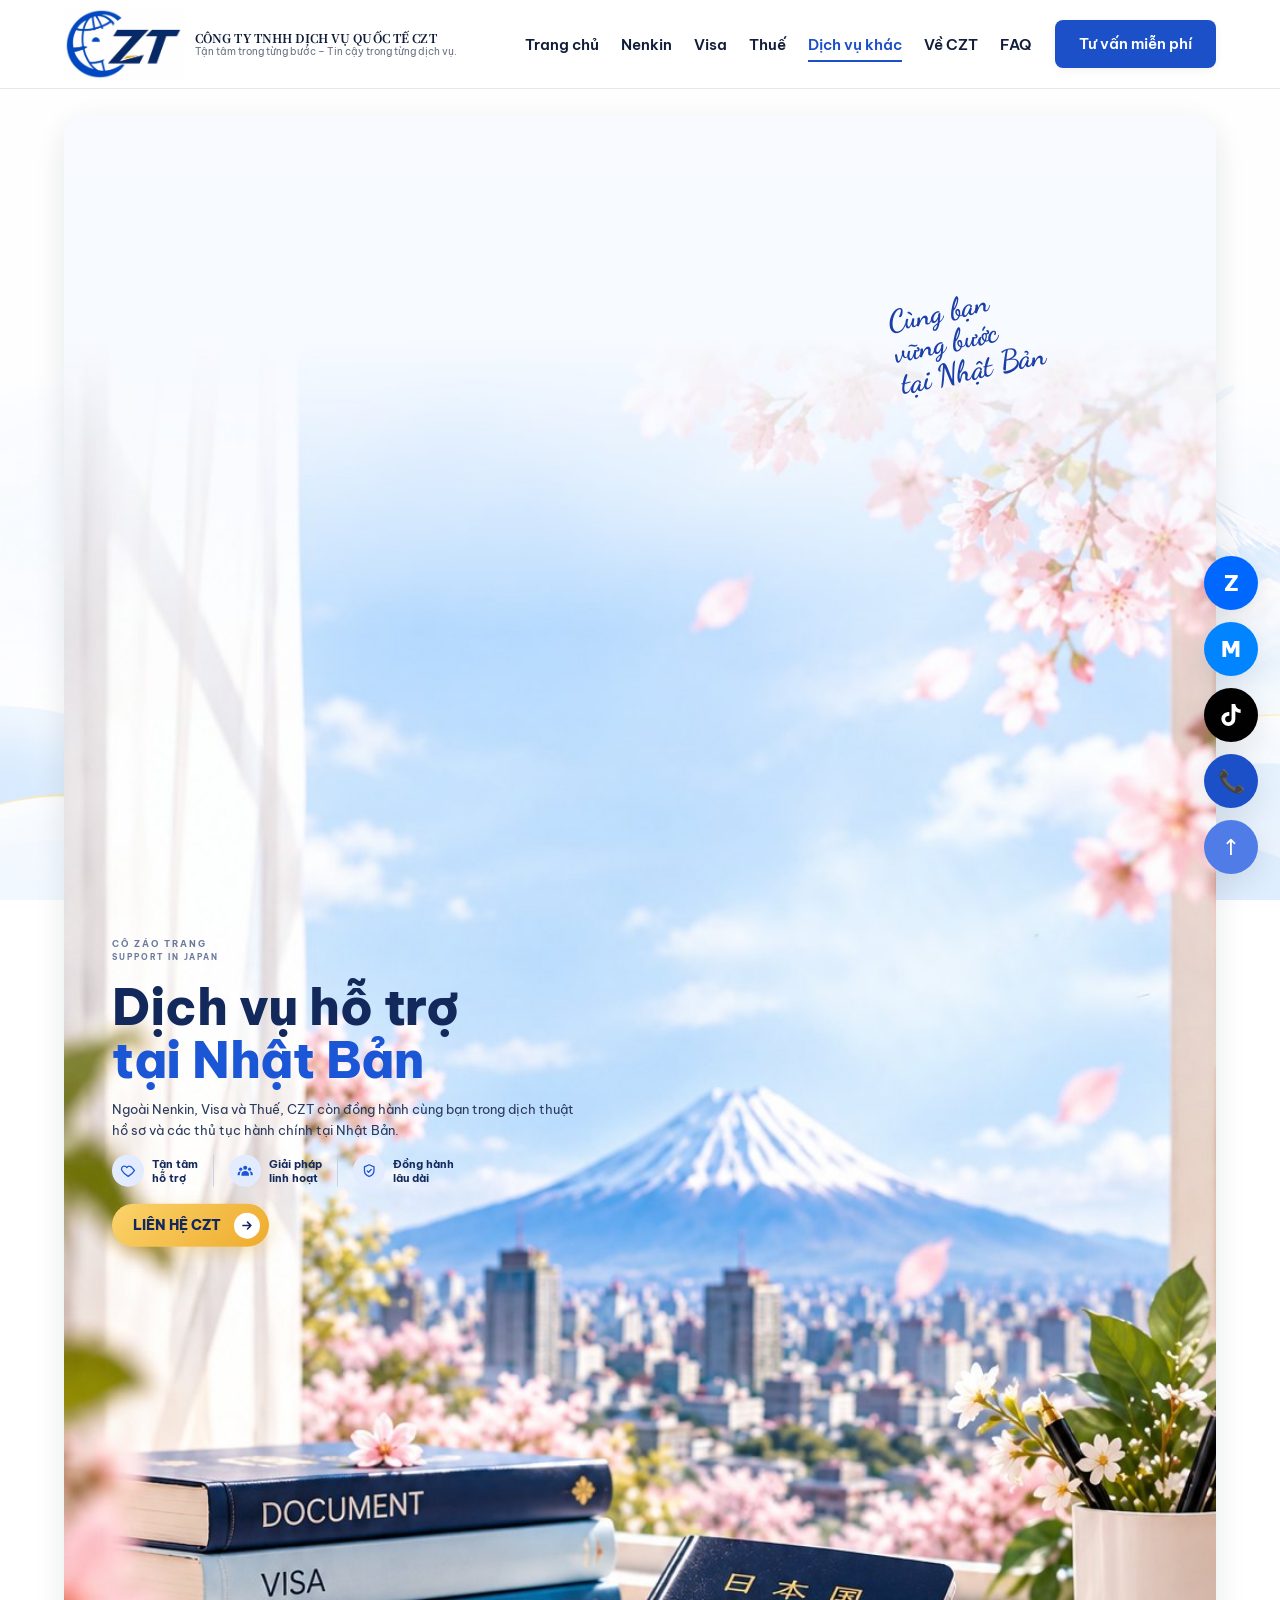
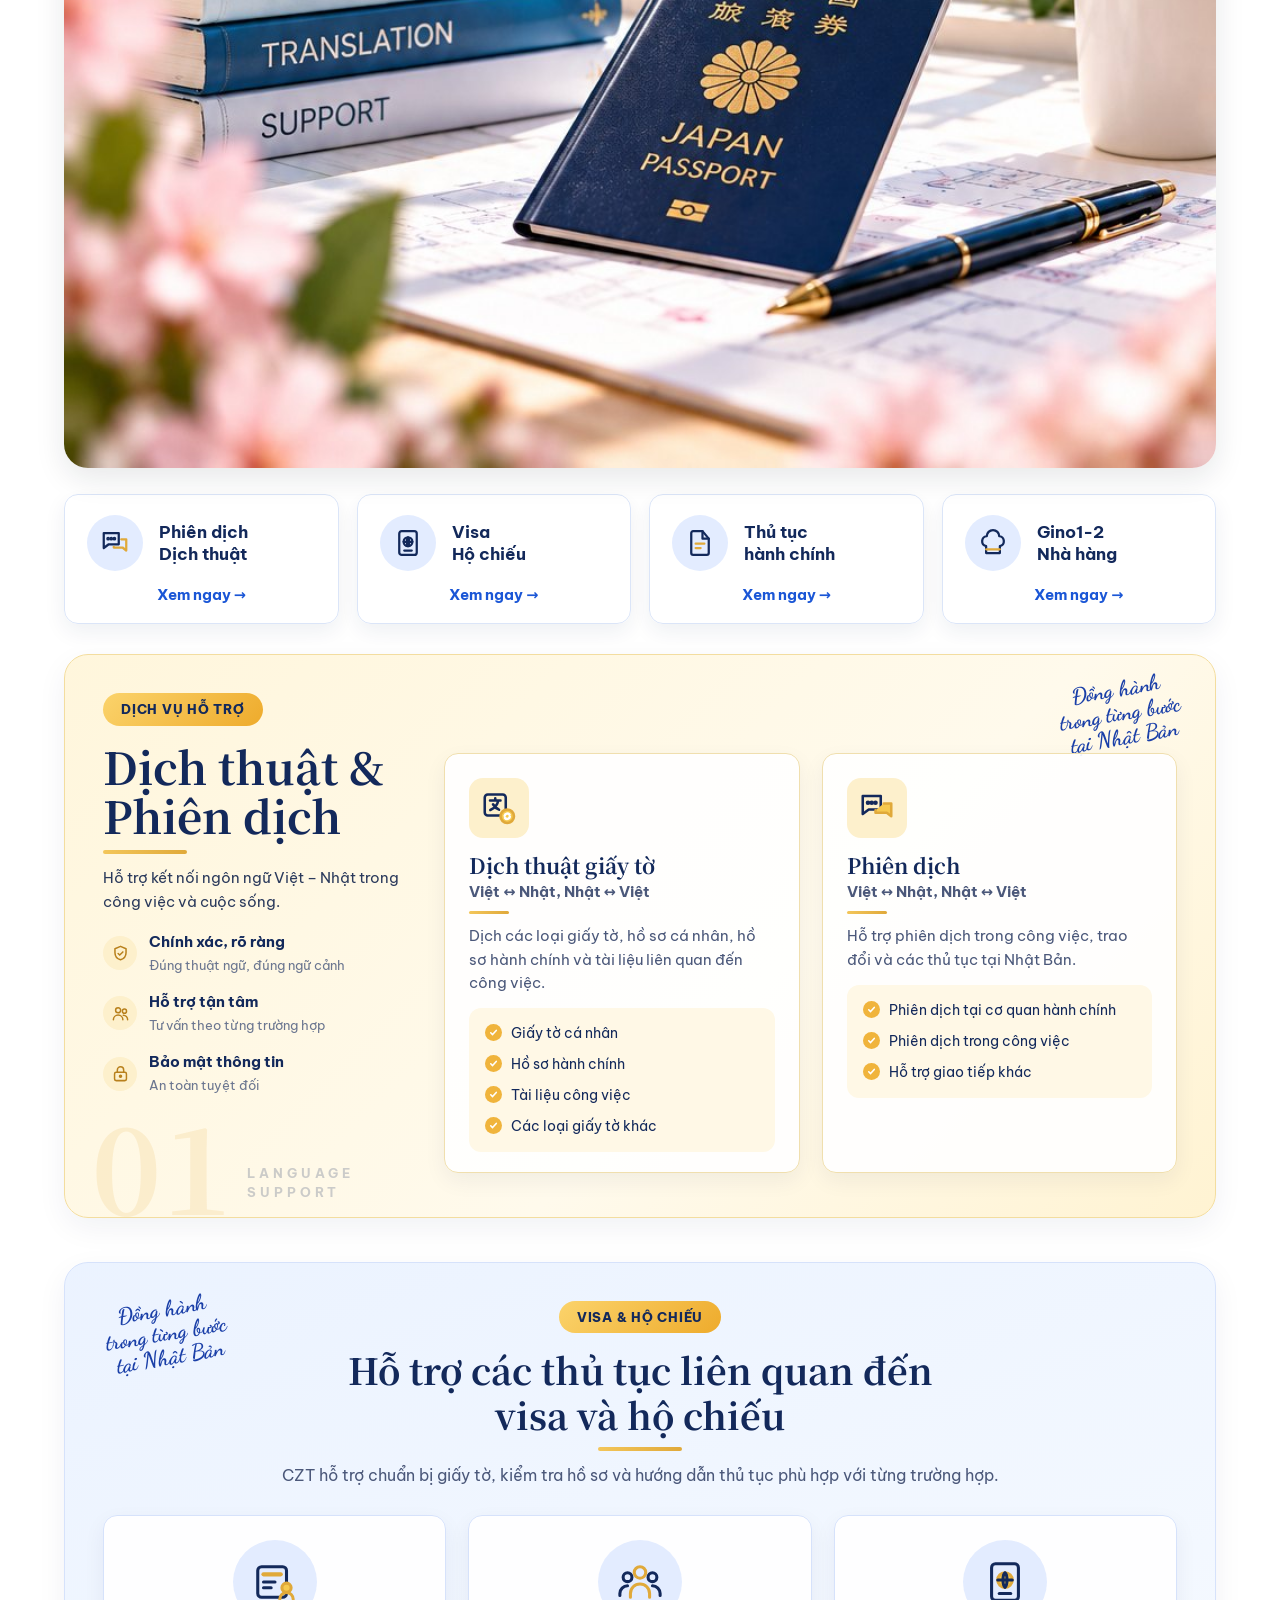
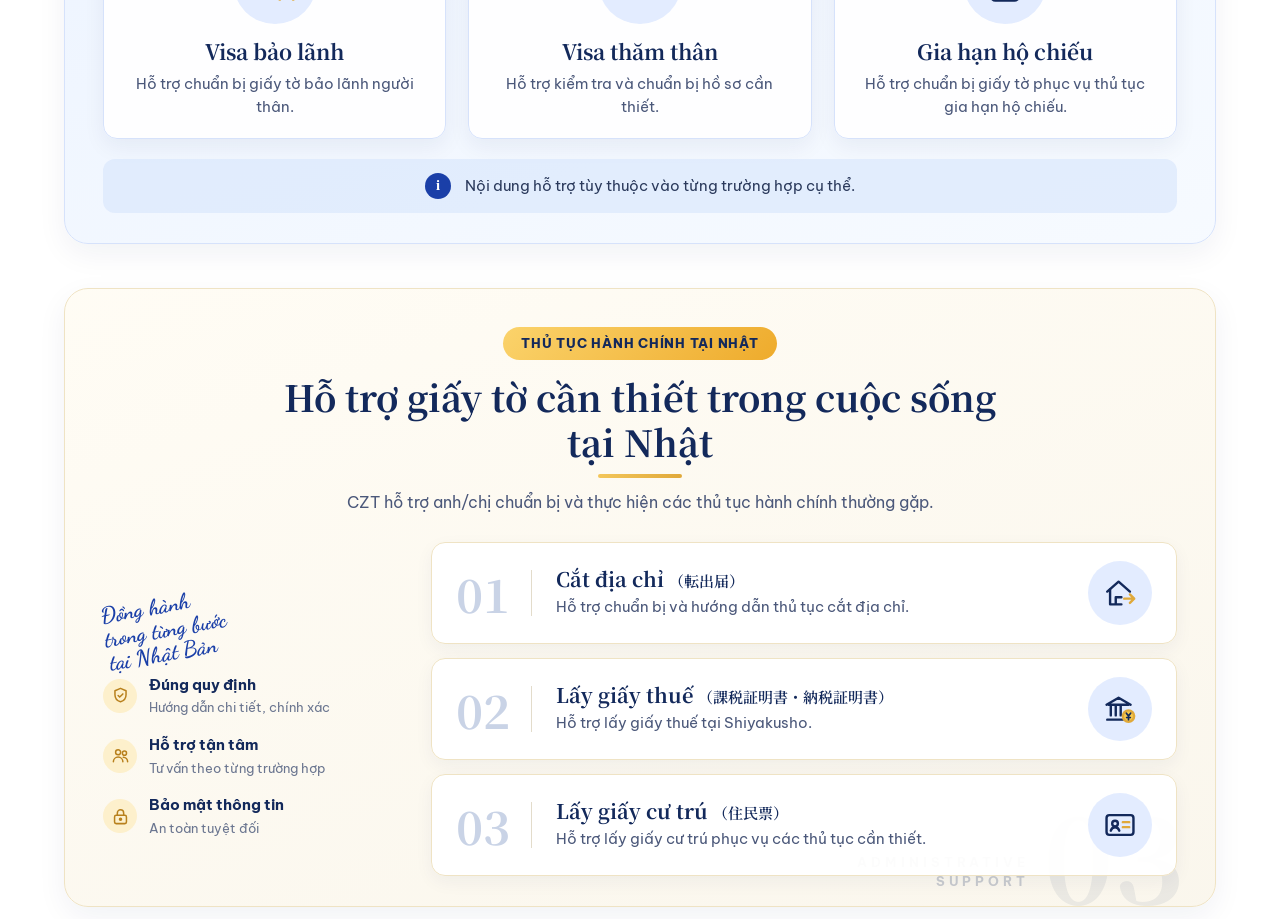
==== dich-vu-khac.html @ dbea9c39 "Làm lại trang Dịch vụ khác theo mockup: banner ảnh, 4 khối dịch vụ, nền mới Co-Authored-By: Claude O" ====
<!DOCTYPE html>
<html lang="vi">
<head>
<meta charset="UTF-8">
<meta name="viewport" content="width=device-width, initial-scale=1.0">
<title>Dịch thuật &amp; Dịch vụ hành chính Nhật Bản | CZT</title>
<meta name="description" content="CZT hỗ trợ dịch thuật Nhật - Việt - Anh, gia hạn visa, đổi tư cách lưu trú, bảo lãnh, giấy tờ thuế và các thủ tục hành chính tại Nhật Bản.">
<meta name="keywords" content="dịch thuật Nhật Việt, gia hạn visa, đổi tư cách lưu trú, bảo lãnh, giấy tờ hành chính Nhật, CZT">
<meta property="og:title" content="Dịch thuật & Dịch vụ hành chính Nhật Bản | CZT">
<meta property="og:description" content="Dịch thuật và hỗ trợ thủ tục hành chính: gia hạn visa, đổi tư cách lưu trú, bảo lãnh, giấy tờ thuế.">
<meta property="og:type" content="website">
<link rel="icon" type="image/png" href="assets/logos/czt-logo.png">
<link rel="preconnect" href="https://fonts.googleapis.com">
<link rel="preconnect" href="https://fonts.gstatic.com" crossorigin>
<link href="https://fonts.googleapis.com/css2?family=Be+Vietnam+Pro:wght@400;500;600;700;800&family=Comfortaa:wght@500;600;700&family=Noto+Serif+JP:wght@600;700&family=Dancing+Script:wght@600;700&display=swap" rel="stylesheet">
<link rel="stylesheet" href="css/style.css?v=20260924e">
</head>
<body class="dk-page">

<!-- ============ HEADER / NAV ============ -->
<header class="header" id="header">
  <div class="container header__inner">
    <a href="index.html" class="logo">
      <img src="assets/logos/czt-logo-header.jpg" alt="CZT - CZT International Service" class="logo__img">
      <span class="logo__text">
        <strong>CÔNG TY TNHH DỊCH VỤ QUỐC TẾ CZT</strong>
        <small>Tận tâm trong từng bước – Tin cậy trong từng dịch vụ.</small>
      </span>
    </a>

    <nav class="nav" id="nav">
      <ul>
        <li><a href="index.html">Trang chủ</a></li>
        <li><a href="nenkin.html">Nenkin</a></li>
        <li><a href="visa.html">Visa</a></li>
        <li><a href="thue.html">Thuế</a></li>
        <li><a href="dich-vu-khac.html" class="is-active">Dịch vụ khác</a></li>
        <li><a href="ve-czt.html">Về CZT</a></li>
        <li><a href="faq.html">FAQ</a></li>
      </ul>
    </nav>

    <div class="header__cta">
      <a href="index.html#contact" class="btn btn--primary">Tư vấn miễn phí</a>
      <button class="nav-toggle" id="navToggle" aria-label="Mở menu">
        <span></span><span></span><span></span>
      </button>
    </div>
  </div>
</header>

<!-- Floating action buttons -->
<div class="floating-actions">
  <a href="https://zalo.me/g/d9w8djm0zfuvlax0gopg" target="_blank" rel="noopener" class="fab fab--zalo" title="Chat Zalo"><i data-icon="zalo"></i></a>
  <a href="https://m.me/tokuteicozaotrang" target="_blank" rel="noopener" class="fab fab--mess" title="Messenger"><i data-icon="messenger"></i></a>
  <a href="https://www.tiktok.com/@tokuteicozaotrang?_r=1&amp;_t=ZS-99YONA8zto4" target="_blank" rel="noopener" class="fab fab--tiktok" title="TikTok" aria-label="TikTok">
    <svg viewBox="0 0 448 512" width="22" height="22" fill="currentColor" aria-hidden="true"><path d="M448 209.9a210.1 210.1 0 0 1-122.8-39.3V349.4A162.6 162.6 0 1 1 185 188.3V278.2a74.6 74.6 0 1 0 52.2 71.2V0l88 0a121.2 121.2 0 0 0 1.9 22.2h0A122.2 122.2 0 0 0 381 102.4a121.4 121.4 0 0 0 67 20.1z"/></svg>
  </a>
  <a href="tel:+818050508378" class="fab fab--phone" title="Gọi điện"><i data-icon="phone"></i></a>
  <button class="fab fab--top" id="backToTop" title="Lên đầu trang"><i data-icon="up"></i></button>
</div>

<!-- ============ BANNER DỊCH VỤ KHÁC ============ -->
<section class="dk-banner">
  <div class="container">
    <div class="dk-banner__wrap">
      <picture>
        <source media="(max-width: 860px)" srcset="assets/docs/dvk/banner-mobile.jpg?v=20260924b">
        <img class="dk-banner__img" src="assets/docs/dvk/banner-desktop.jpg?v=20260924" alt="Hộ chiếu Nhật Bản, sách hồ sơ dịch thuật và visa bên cửa sổ nhìn ra núi Phú Sĩ" width="1923" height="818">
      </picture>
      <div class="dk-banner__content">
        <p class="dk-banner__brand">Cô Záo Trang<small>Support in Japan</small></p>
        <h1 class="dk-banner__title">Dịch vụ hỗ trợ<br><span>tại Nhật Bản</span></h1>
        <p class="dk-banner__desc">Ngoài Nenkin, Visa và Thuế, CZT còn đồng hành cùng bạn trong dịch thuật hồ sơ và các thủ tục hành chính tại Nhật Bản.</p>
        <ul class="dk-banner__feats">
          <li><span><svg viewBox="0 0 24 24" fill="none" stroke="currentColor" stroke-width="1.9" stroke-linecap="round" stroke-linejoin="round" aria-hidden="true"><path d="M12 20s-7-4.3-9.2-8.5C1.3 8.6 3 5 6.2 5c2 0 3.2 1.2 3.8 2.2C10.6 6.2 11.8 5 13.8 5 17 5 18.7 8.6 21.2 11.5 19 15.7 12 20 12 20z"/></svg></span>Tận tâm <br>hỗ trợ</li>
          <li><span><svg viewBox="0 0 24 24" fill="currentColor" aria-hidden="true"><circle cx="12" cy="7.5" r="3"/><circle cx="5.5" cy="9.5" r="2.3"/><circle cx="18.5" cy="9.5" r="2.3"/><path d="M6.5 19v-1.5a5.5 5.5 0 0 1 11 0V19zM1 18.5V17a4 4 0 0 1 4.5-4 7 7 0 0 0-1.5 4.5v1zM23 18.5V17a4 4 0 0 0-4.5-4 7 7 0 0 1 1.5 4.5v1z"/></svg></span>Giải pháp <br>linh hoạt</li>
          <li><span><svg viewBox="0 0 24 24" fill="none" stroke="currentColor" stroke-width="1.9" stroke-linecap="round" stroke-linejoin="round" aria-hidden="true"><path d="M12 3l7 3v5c0 4.5-3 7.7-7 9-4-1.3-7-4.5-7-9V6z"/><path d="M9 12l2 2 4-4"/></svg></span>Đồng hành <br>lâu dài</li>
        </ul>
        <a class="dk-banner__cta" href="#lien-he">Liên hệ CZT <span aria-hidden="true"><svg viewBox="0 0 24 24" fill="none" stroke="currentColor" stroke-width="2.6" stroke-linecap="round" stroke-linejoin="round"><path d="M5 12h14M13 6l6 6-6 6"/></svg></span></a>
      </div>
      <p class="dk-banner__script" aria-hidden="true">Cùng bạn<br>vững bước<br>tại Nhật Bản</p>
    </div>
  </div>
</section>

<!-- ============ 4 Ô TRUY CẬP NHANH ============ -->
<section class="dk-quick">
  <div class="container dk-quick__list">
    <a href="#dich-thuat" class="dk-quick__card"><span class="dk-quick__ic"><svg viewBox="0 0 24 24" fill="none" stroke="currentColor" stroke-width="1.8" stroke-linecap="round" stroke-linejoin="round" aria-hidden="true"><path d="M3 4h12v9H7l-4 3z"/><circle cx="6.5" cy="8.5" r=".6" fill="currentColor"/><circle cx="9" cy="8.5" r=".6" fill="currentColor"/><circle cx="11.5" cy="8.5" r=".6" fill="currentColor"/><path d="M17 9h4v9l-3-2.4h-7V15" stroke="#e0a93a"/></svg></span><span class="dk-quick__name">Phiên dịch<br>Dịch thuật</span><em>Xem ngay →</em></a>
    <a href="#visa-ho-chieu" class="dk-quick__card"><span class="dk-quick__ic"><svg viewBox="0 0 24 24" fill="none" stroke="currentColor" stroke-width="1.8" stroke-linecap="round" stroke-linejoin="round" aria-hidden="true"><rect x="5" y="2.5" width="14" height="19" rx="2"/><circle cx="12" cy="11" r="3.5"/><path d="M8.5 11h7M12 7.5c1.3 1 1.3 6 0 7M12 7.5c-1.3 1-1.3 6 0 7M9 18h6"/></svg></span><span class="dk-quick__name">Visa<br>Hộ chiếu</span><em>Xem ngay →</em></a>
    <a href="#thu-tuc" class="dk-quick__card"><span class="dk-quick__ic"><svg viewBox="0 0 24 24" fill="none" stroke="currentColor" stroke-width="1.8" stroke-linecap="round" stroke-linejoin="round" aria-hidden="true"><path d="M14 2.5H6.5a1.5 1.5 0 0 0-1.5 1.5v16a1.5 1.5 0 0 0 1.5 1.5h11a1.5 1.5 0 0 0 1.5-1.5V8.5z"/><path d="M14 2.5V8.5h5"/><path d="M8.5 12.5h7M8.5 16h4" stroke="#e0a93a"/></svg></span><span class="dk-quick__name">Thủ tục<br>hành chính</span><em>Xem ngay →</em></a>
    <a href="#gino-nha-hang" class="dk-quick__card"><span class="dk-quick__ic"><svg viewBox="0 0 24 24" fill="none" stroke="currentColor" stroke-width="1.8" stroke-linecap="round" stroke-linejoin="round" aria-hidden="true"><path d="M6.5 14.5A4 4 0 0 1 7 6.6a5 5 0 0 1 10 0 4 4 0 0 1 .5 7.9V20h-11z"/><path d="M6.5 17h11" stroke="#e0a93a"/></svg></span><span class="dk-quick__name">Gino1-2<br>Nhà hàng</span><em>Xem ngay →</em></a>
  </div>
</section>

<!-- ============ 01 DỊCH THUẬT & PHIÊN DỊCH ============ -->
<section class="dk-sec" id="dich-thuat">
  <div class="container">
    <div class="dk-panel dk-panel--gold dk-split">
      <span class="dk-num" aria-hidden="true">01<small>Language<br>Support</small></span>
      <span class="dk-script dk-script--tr" aria-hidden="true">Đồng hành<br>trong từng bước<br>tại Nhật Bản</span>
      <div class="dk-intro">
        <span class="dk-tag">Dịch vụ hỗ trợ</span>
        <h2 class="dk-intro__title">Dịch thuật &amp;<br>Phiên dịch</h2>
        <span class="dk-line" aria-hidden="true"></span>
        <p class="dk-intro__desc">Hỗ trợ kết nối ngôn ngữ Việt &ndash; Nhật trong công việc và cuộc sống.</p>
        <ul class="dk-points">
          <li><span><svg viewBox="0 0 24 24" fill="none" stroke="currentColor" stroke-width="1.9" stroke-linecap="round" stroke-linejoin="round" aria-hidden="true"><path d="M12 3l7 3v5c0 4.5-3 7.7-7 9-4-1.3-7-4.5-7-9V6z"/><path d="M9 12l2 2 4-4"/></svg></span><b>Chính xác, rõ ràng</b><small>Đúng thuật ngữ, đúng ngữ cảnh</small></li>
          <li><span><svg viewBox="0 0 24 24" fill="none" stroke="currentColor" stroke-width="1.9" stroke-linecap="round" stroke-linejoin="round" aria-hidden="true"><circle cx="9" cy="8" r="3.2"/><path d="M3 20c0-3.3 2.7-6 6-6s6 2.7 6 6"/><circle cx="17" cy="9" r="2.6"/><path d="M15.5 14.2c3 .2 5.5 2.6 5.5 5.8"/></svg></span><b>Hỗ trợ tận tâm</b><small>Tư vấn theo từng trường hợp</small></li>
          <li><span><svg viewBox="0 0 24 24" fill="none" stroke="currentColor" stroke-width="1.9" stroke-linecap="round" stroke-linejoin="round" aria-hidden="true"><rect x="4.5" y="10.5" width="15" height="10.5" rx="2"/><path d="M8 10.5V7.5a4 4 0 0 1 8 0v3"/><circle cx="12" cy="15.5" r="1.3" fill="currentColor"/></svg></span><b>Bảo mật thông tin</b><small>An toàn tuyệt đối</small></li>
        </ul>
      </div>
      <div class="dk-cards dk-cards--2">
        <div class="dk-card">
          <span class="dk-card__ic"><svg viewBox="0 0 24 24" fill="none" stroke="currentColor" stroke-width="1.7" stroke-linecap="round" stroke-linejoin="round" aria-hidden="true"><rect x="2.5" y="3" width="14" height="14" rx="2"/><path d="M6 7h7M9.5 5.5V7M11.5 7c-.5 3-2.6 5.2-5.3 6.3M8 9.5c.9 1.6 2.3 2.9 4 3.6"/><circle cx="17.5" cy="17.5" r="4.5" fill="#f6c94f" stroke="#e0a93a"/><path d="M15.8 17.2a1.8 1.8 0 0 1 3.2-.8M19.2 17.8a1.8 1.8 0 0 1-3.2.8" stroke="#fff"/></svg></span>
          <h3>Dịch thuật giấy tờ</h3>
          <p class="dk-card__lang">Việt ↔ Nhật, Nhật ↔ Việt</p>
          <span class="dk-line dk-line--s" aria-hidden="true"></span>
          <p>Dịch các loại giấy tờ, hồ sơ cá nhân, hồ sơ hành chính và tài liệu liên quan đến công việc.</p>
          <ul class="dk-checks"><li>Giấy tờ cá nhân</li><li>Hồ sơ hành chính</li><li>Tài liệu công việc</li><li>Các loại giấy tờ khác</li></ul>
        </div>
        <div class="dk-card">
          <span class="dk-card__ic"><svg viewBox="0 0 24 24" fill="none" stroke="currentColor" stroke-width="1.7" stroke-linecap="round" stroke-linejoin="round" aria-hidden="true"><path d="M2.5 4h12v9H6.5l-4 3z"/><circle cx="6" cy="8.5" r=".7" fill="currentColor"/><circle cx="8.5" cy="8.5" r=".7" fill="currentColor"/><circle cx="11" cy="8.5" r=".7" fill="currentColor"/><path d="M16.5 9h5v8.5l-3-2.3h-7.5V13.5" fill="#f6c94f" stroke="#e0a93a"/></svg></span>
          <h3>Phiên dịch</h3>
          <p class="dk-card__lang">Việt ↔ Nhật, Nhật ↔ Việt</p>
          <span class="dk-line dk-line--s" aria-hidden="true"></span>
          <p>Hỗ trợ phiên dịch trong công việc, trao đổi và các thủ tục tại Nhật Bản.</p>
          <ul class="dk-checks"><li>Phiên dịch tại cơ quan hành chính</li><li>Phiên dịch trong công việc</li><li>Hỗ trợ giao tiếp khác</li></ul>
        </div>
      </div>
    </div>
  </div>
</section>

<!-- ============ 02 VISA & HỘ CHIẾU ============ -->
<section class="dk-sec" id="visa-ho-chieu">
  <div class="container">
    <div class="dk-panel dk-panel--blue">
      <span class="dk-script dk-script--tl" aria-hidden="true">Đồng hành<br>trong từng bước<br>tại Nhật Bản</span>
      <div class="dk-head">
        <span class="dk-tag">Visa &amp; hộ chiếu</span>
        <h2 class="dk-head__title">Hỗ trợ các thủ tục liên quan đến<br>visa và hộ chiếu</h2>
        <span class="dk-line" aria-hidden="true"></span>
        <p class="dk-head__sub">CZT hỗ trợ chuẩn bị giấy tờ, kiểm tra hồ sơ và hướng dẫn thủ tục phù hợp với từng trường hợp.</p>
      </div>
      <div class="dk-cards dk-cards--3">
        <div class="dk-card dk-card--center"><span class="dk-card__ic dk-card__ic--round"><svg viewBox="0 0 24 24" fill="none" stroke="currentColor" stroke-width="1.6" stroke-linecap="round" stroke-linejoin="round" aria-hidden="true"><rect x="3" y="4" width="15" height="16" rx="2"/><path d="M6 8h9" stroke="#e0a93a" stroke-width="2.2"/><path d="M6 12h6M6 15h4"/><circle cx="18" cy="15" r="2.4" fill="#f6c94f" stroke="#e0a93a"/><path d="M14.5 21a3.5 3.5 0 0 1 7 0" stroke="#e0a93a"/></svg></span><h3>Visa bảo lãnh</h3><p>Hỗ trợ chuẩn bị giấy tờ bảo lãnh người thân.</p></div>
        <div class="dk-card dk-card--center"><span class="dk-card__ic dk-card__ic--round"><svg viewBox="0 0 24 24" fill="none" stroke="currentColor" stroke-width="1.6" stroke-linecap="round" stroke-linejoin="round" aria-hidden="true"><circle cx="12" cy="7" r="3" stroke="#e0a93a"/><circle cx="5.5" cy="9.5" r="2.3"/><circle cx="18.5" cy="9.5" r="2.3"/><path d="M7 20v-2a5 5 0 0 1 10 0v2" stroke="#e0a93a"/><path d="M1.5 19v-1a4 4 0 0 1 4-4M22.5 19v-1a4 4 0 0 0-4-4"/></svg></span><h3>Visa thăm thân</h3><p>Hỗ trợ kiểm tra và chuẩn bị hồ sơ cần thiết.</p></div>
        <div class="dk-card dk-card--center"><span class="dk-card__ic dk-card__ic--round"><svg viewBox="0 0 24 24" fill="none" stroke="currentColor" stroke-width="1.6" stroke-linecap="round" stroke-linejoin="round" aria-hidden="true"><rect x="5" y="2.5" width="14" height="19" rx="2"/><circle cx="12" cy="11" r="3.8" fill="#f6c94f" stroke="#e0a93a"/><path d="M8.2 11h7.6M12 7.2c1.4 1 1.4 6.6 0 7.6M12 7.2c-1.4 1-1.4 6.6 0 7.6" stroke="#13295b"/><path d="M9 18h6"/></svg></span><h3>Gia hạn hộ chiếu</h3><p>Hỗ trợ chuẩn bị giấy tờ phục vụ thủ tục gia hạn hộ chiếu.</p></div>
      </div>
      <p class="dk-info"><span aria-hidden="true">i</span>Nội dung hỗ trợ tùy thuộc vào từng trường hợp cụ thể.</p>
    </div>
  </div>
</section>

<!-- ============ 03 THỦ TỤC HÀNH CHÍNH ============ -->
<section class="dk-sec" id="thu-tuc">
  <div class="container">
    <div class="dk-panel dk-panel--cream">
      <span class="dk-num dk-num--br" aria-hidden="true"><small>Administrative<br>Support</small>03</span>
      <div class="dk-head">
        <span class="dk-tag">Thủ tục hành chính tại Nhật</span>
        <h2 class="dk-head__title">Hỗ trợ giấy tờ cần thiết trong cuộc sống tại Nhật</h2>
        <span class="dk-line" aria-hidden="true"></span>
        <p class="dk-head__sub">CZT hỗ trợ anh/chị chuẩn bị và thực hiện các thủ tục hành chính thường gặp.</p>
      </div>
      <div class="dk-admin">
        <div class="dk-admin__side">
          <span class="dk-script" aria-hidden="true">Đồng hành<br>trong từng bước<br>tại Nhật Bản</span>
          <ul class="dk-points">
            <li><span><svg viewBox="0 0 24 24" fill="none" stroke="currentColor" stroke-width="1.9" stroke-linecap="round" stroke-linejoin="round" aria-hidden="true"><path d="M12 3l7 3v5c0 4.5-3 7.7-7 9-4-1.3-7-4.5-7-9V6z"/><path d="M9 12l2 2 4-4"/></svg></span><b>Đúng quy định</b><small>Hướng dẫn chi tiết, chính xác</small></li>
            <li><span><svg viewBox="0 0 24 24" fill="none" stroke="currentColor" stroke-width="1.9" stroke-linecap="round" stroke-linejoin="round" aria-hidden="true"><circle cx="9" cy="8" r="3.2"/><path d="M3 20c0-3.3 2.7-6 6-6s6 2.7 6 6"/><circle cx="17" cy="9" r="2.6"/><path d="M15.5 14.2c3 .2 5.5 2.6 5.5 5.8"/></svg></span><b>Hỗ trợ tận tâm</b><small>Tư vấn theo từng trường hợp</small></li>
            <li><span><svg viewBox="0 0 24 24" fill="none" stroke="currentColor" stroke-width="1.9" stroke-linecap="round" stroke-linejoin="round" aria-hidden="true"><rect x="4.5" y="10.5" width="15" height="10.5" rx="2"/><path d="M8 10.5V7.5a4 4 0 0 1 8 0v3"/><circle cx="12" cy="15.5" r="1.3" fill="currentColor"/></svg></span><b>Bảo mật thông tin</b><small>An toàn tuyệt đối</small></li>
          </ul>
        </div>
        <ol class="dk-steps">
          <li><b class="dk-steps__no">01</b><div><h3>Cắt địa chỉ <span lang="ja">（転出届）</span></h3><p>Hỗ trợ chuẩn bị và hướng dẫn thủ tục cắt địa chỉ.</p></div><span class="dk-steps__ic"><svg viewBox="0 0 24 24" fill="none" stroke="currentColor" stroke-width="1.7" stroke-linecap="round" stroke-linejoin="round" aria-hidden="true"><path d="M3 11L11 4l8 7"/><path d="M5 9.5V20h8M9 20v-5h4"/><path d="M15 16h7M19 13l3 3-3 3" stroke="#e0a93a"/></svg></span></li>
          <li><b class="dk-steps__no">02</b><div><h3>Lấy giấy thuế <span lang="ja">（課税証明書・納税証明書）</span></h3><p>Hỗ trợ lấy giấy thuế tại Shiyakusho.</p></div><span class="dk-steps__ic"><svg viewBox="0 0 24 24" fill="none" stroke="currentColor" stroke-width="1.7" stroke-linecap="round" stroke-linejoin="round" aria-hidden="true"><path d="M2.5 9L11 4l8.5 5M4 9h14M5.5 9.5v7M9 9.5v7M12.5 9.5v7M3 19.5h11"/><circle cx="18" cy="17" r="4" fill="#f6c94f" stroke="#e0a93a"/><path d="M16.5 15l1.5 2 1.5-2M18 17v2.5M16.7 18h2.6" stroke="#13295b" stroke-width="1.2"/></svg></span></li>
          <li><b class="dk-steps__no">03</b><div><h3>Lấy giấy cư trú <span lang="ja">（住民票）</span></h3><p>Hỗ trợ lấy giấy cư trú phục vụ các thủ tục cần thiết.</p></div><span class="dk-steps__ic"><svg viewBox="0 0 24 24" fill="none" stroke="currentColor" stroke-width="1.7" stroke-linecap="round" stroke-linejoin="round" aria-hidden="true"><rect x="2.5" y="5" width="19" height="14" rx="2"/><circle cx="8.5" cy="11" r="2"/><path d="M5.5 16c.5-1.6 1.6-2.4 3-2.4s2.5.8 3 2.4"/><path d="M14 10h4.5M14 13.5h4.5" stroke="#e0a93a"/></svg></span></li>
        </ol>
      </div>
    </div>
  </div>
</section>

<!-- ============ 04 TOKUTEI GINO NHÀ HÀNG ============ -->
<section class="dk-sec" id="gino-nha-hang">
  <div class="container">
    <div class="dk-panel dk-panel--blue dk-gino">
      <span class="dk-num dk-num--bl" aria-hidden="true">04<small>Study<br>Support</small></span>
      <div class="dk-gino__text">
        <span class="dk-tag">Hỗ trợ học tập</span>
        <h2 class="dk-intro__title">Tokutei Gino<br>Nhà hàng</h2>
        <p class="dk-gino__desc">Tài liệu &ndash; hướng dẫn học &ndash; hỗ trợ ôn thi Kỹ năng đặc định Gino1 &amp; Gino2 ngành Nhà hàng.</p>
        <ul class="dk-gino__feats">
          <li><span><svg viewBox="0 0 24 24" fill="none" stroke="currentColor" stroke-width="1.8" stroke-linecap="round" stroke-linejoin="round" aria-hidden="true"><path d="M2.5 5.5c3-1.3 6-1.3 9.5.5v14c-3.5-1.8-6.5-1.8-9.5-.5zM21.5 5.5c-3-1.3-6-1.3-9.5.5v14c3.5-1.8 6.5-1.8 9.5-.5z"/></svg></span><b>Tài liệu học</b><small>Cung cấp tài liệu đầy đủ, cập nhật</small></li>
          <li><span><svg viewBox="0 0 24 24" fill="none" stroke="currentColor" stroke-width="1.8" stroke-linecap="round" stroke-linejoin="round" aria-hidden="true"><rect x="3" y="4" width="18" height="12" rx="1.5"/><circle cx="9" cy="9" r="2"/><path d="M5.5 14c.6-1.4 1.8-2.2 3.5-2.2M13 8h5M13 11h3M8 20h8M12 16v4"/></svg></span><b>Hướng dẫn học</b><small>Giải thích chi tiết, dễ hiểu, thực tế</small></li>
          <li><span><svg viewBox="0 0 24 24" fill="none" stroke="currentColor" stroke-width="1.8" stroke-linecap="round" stroke-linejoin="round" aria-hidden="true"><path d="M14 2.5H6.5a1.5 1.5 0 0 0-1.5 1.5v16a1.5 1.5 0 0 0 1.5 1.5h11a1.5 1.5 0 0 0 1.5-1.5V8.5z"/><path d="M14 2.5V8.5h5"/><path d="M8.5 12.5h7M8.5 16h4"/></svg></span><b>Hỗ trợ ôn thi</b><small>Đồng hành đến khi bạn sẵn sàng</small></li>
        </ul>
        <div class="dk-gino__actions">
          <a class="dk-btn" href="#lien-he">Liên hệ tư vấn ngay <span aria-hidden="true">›</span></a>
          <p class="dk-gino__note"><svg viewBox="0 0 24 24" fill="none" stroke="currentColor" stroke-width="1.7" stroke-linecap="round" stroke-linejoin="round" aria-hidden="true"><path d="M2 9l10-5 10 5-10 5z"/><path d="M6 11v5c3 2 9 2 12 0v-5M22 9v6"/></svg>Cùng bạn chinh phục<br>Kỹ năng đặc định tại Nhật Bản!</p>
        </div>
      </div>
      <div class="dk-gino__visual" aria-hidden="true">
        <span class="dk-script dk-script--tr">Đồng hành<br>trong từng bước<br>tại Nhật Bản</span>
        <div class="dk-books">
          <div class="dk-book dk-book--cover"><b lang="ja">特定技能<br>外食業</b><small>Tokutei Gino</small><span>🍱</span></div>
          <div class="dk-book dk-book--side"><b lang="ja">日本語<br>飲食業の会話</b><span>👨‍🍳</span></div>
          <div class="dk-book dk-book--spine" lang="ja">特定技能1号 対策テキスト 外食業</div>
          <div class="dk-book dk-book--spine" lang="ja">特定技能2号 対策テキスト 外食業</div>
          <div class="dk-book dk-book--spine" lang="ja">飲食業 実技・面接対策</div>
        </div>
        <span class="dk-badge"><b>Gino1<br>&amp; Gino2</b><small>Nhà hàng</small></span>
      </div>
    </div>
  </div>
</section>

<!-- ============ LIÊN HỆ ============ -->
<section class="dk-sec dk-sec--last" id="lien-he">
  <div class="container">
    <div class="dk-cta">
      <div>
        <h2>Bạn cần hỗ trợ dịch thuật hoặc thủ tục khác?</h2>
        <p>Nhắn tin cho CZT để được tư vấn miễn phí và báo giá theo từng loại hồ sơ.</p>
      </div>
      <div class="dk-cta__actions">
        <a class="dk-cta__btn dk-cta__btn--gold" href="https://m.me/tokuteicozaotrang" target="_blank" rel="noopener"><svg viewBox="0 0 24 24" fill="#0a7cff" aria-hidden="true"><path d="M12 2C6.2 2 2 6.3 2 11.8c0 3.1 1.4 5.9 3.7 7.7V23l3.4-1.9c.9.3 1.9.4 2.9.4 5.8 0 10-4.3 10-9.8S17.8 2 12 2zm1 12.2l-2.5-2.7-5 2.7 5.5-5.8 2.6 2.7 4.9-2.7-5.5 5.8z"/></svg>Nhắn tin Messenger</a>
        <a class="dk-cta__btn" href="https://zalo.me/g/d9w8djm0zfuvlax0gopg" target="_blank" rel="noopener"><svg viewBox="0 0 24 24" fill="#0068ff" aria-hidden="true"><path fill-rule="evenodd" clip-rule="evenodd" d="M12 2.9c-5.16 0-9.35 3.53-9.35 7.89 0 2.48 1.36 4.69 3.48 6.13-.13 1.03-.6 2.2-1.35 3.05-.27.3-.3.79.37.72 2.02-.36 3.63-1.2 4.7-1.9.68.12 1.39.19 2.15.19 5.16 0 9.35-3.53 9.35-7.89S17.16 2.9 12 2.9zM8.75 7.35h6.5v1.75l-4.05 4.8h4.05v1.75h-6.7v-1.75l4.05-4.8h-3.85z"/></svg>Chat Zalo</a>
        <a class="dk-cta__btn" href="tel:+818050508378"><svg viewBox="0 0 24 24" fill="none" stroke="currentColor" stroke-width="2" stroke-linecap="round" stroke-linejoin="round" aria-hidden="true"><path d="M22 16.9v3a2 2 0 0 1-2.2 2 19.8 19.8 0 0 1-8.6-3.1 19.5 19.5 0 0 1-6-6A19.8 19.8 0 0 1 2.1 4.2 2 2 0 0 1 4.1 2h3a2 2 0 0 1 2 1.7c.1 1 .4 1.9.7 2.8a2 2 0 0 1-.5 2.1L8 9.9a16 16 0 0 0 6 6l1.3-1.3a2 2 0 0 1 2.1-.4c.9.3 1.8.6 2.8.7a2 2 0 0 1 1.7 2z"/></svg>+81 080-5050-8378</a>
      </div>
    </div>
  </div>
</section>

<!-- ============ FOOTER ============ -->
<footer class="footer">
  <div class="container footer__inner">
    <div class="footer__col footer__brand">
      <div class="footer__logo">
        <img src="assets/logos/czt-logo-full.jpg" alt="CZT International Service Co., Ltd">
      </div>
      <p>MST: 2803234866</p>
      <p>Địa chỉ: Thôn Hùng Tiến, Xã Xuân Bình, Tỉnh Thanh Hóa</p>
      <p>Hotline: +81 080-5050-8378</p>
      <p>Email: dichvuquocteczt@gmail.com</p>
      <div class="footer__socials">
        <a href="https://www.facebook.com/tokuteicozaotrang" target="_blank" rel="noopener" title="Facebook"><svg viewBox="0 0 24 24" fill="currentColor" aria-hidden="true"><path d="M13.4 21v-8.2h2.8l.42-3.24h-3.22V7.49c0-.94.26-1.58 1.6-1.58h1.72V3.01c-.3-.04-1.32-.13-2.5-.13-2.48 0-4.18 1.51-4.18 4.29v2.39H7.24v3.24h2.8V21h3.36z"/></svg></a>
        <a href="https://www.tiktok.com/@tokuteicozaotrang?_r=1&amp;_t=ZS-99YONA8zto4" target="_blank" rel="noopener" title="TikTok"><svg viewBox="0 0 24 24" fill="currentColor" aria-hidden="true"><path d="M16.84 5.72a4.55 4.55 0 0 1-1.09-2.97h-2.99v11.99a2.53 2.53 0 1 1-1.8-2.42V9.28a5.55 5.55 0 1 0 4.72 5.48V9.11a7.47 7.47 0 0 0 4.35 1.39V7.53a4.53 4.53 0 0 1-3.19-1.81z"/></svg></a>
        <a href="https://zalo.me/g/d9w8djm0zfuvlax0gopg" target="_blank" rel="noopener" title="Zalo"><svg viewBox="0 0 24 24" fill="currentColor" aria-hidden="true"><path fill-rule="evenodd" clip-rule="evenodd" d="M12 2.9c-5.16 0-9.35 3.53-9.35 7.89 0 2.48 1.36 4.69 3.48 6.13-.13 1.03-.6 2.2-1.35 3.05-.27.3-.3.79.37.72 2.02-.36 3.63-1.2 4.7-1.9.68.12 1.39.19 2.15.19 5.16 0 9.35-3.53 9.35-7.89S17.16 2.9 12 2.9zM8.75 7.35h6.5v1.75l-4.05 4.8h4.05v1.75h-6.7v-1.75l4.05-4.8h-3.85z"/></svg></a>
      </div>
    </div>
    <div class="footer__col">
      <h4>Dịch vụ</h4>
      <a href="nenkin.html">Nenkin</a>
      <a href="visa.html">Visa Gino2</a>
      <a href="thue.html">Giảm thuế</a>
      <a href="dich-vu-khac.html">Dịch vụ khác</a>
    </div>
    <div class="footer__col">
      <h4>Về CZT</h4>
      <a href="ve-czt.html">Giới thiệu</a>
      <a href="index.html#contact">Liên hệ</a>
    </div>
    <div class="footer__col">
      <h4>Chính sách</h4>
      <a href="policy.html#privacy">Chính sách bảo mật</a>
      <a href="policy.html#terms">Điều khoản sử dụng</a>
      <a href="policy.html#refund">Chính sách hoàn tiền</a>
    </div>
    <div class="footer__col">
      <h4>Bản đồ</h4>
      <div class="footer__map">
        <iframe title="Bản đồ CZT" src="https://www.google.com/maps?q=H%E1%BB%93ng%20Ti%E1%BA%BFn%2C%20Xu%C3%A2n%20B%C3%ACnh%2C%20Thanh%20H%C3%B3a%2C%20Vietnam&amp;output=embed" loading="lazy" referrerpolicy="no-referrer-when-downgrade"></iframe>
      </div>
    </div>
  </div>
  <div class="footer__bottom">
    <div class="container">
      <p>&copy; <span id="year"></span> CZT. Bản quyền thuộc về Công ty TNHH Dịch Vụ Quốc Tế CZT.</p>
    </div>
  </div>
</footer>

<script src="js/script.js"></script>
</body>
</html>
---- css/style.css ----
@charset "UTF-8";
/* =========================================================
   CZT - Visa Nhật Bản | Nenkin - Tokutei - Dịch thuật
   ========================================================= */

:root {
  --color-primary: #1c50c8;
  --color-primary-dark: #143a97;
  --color-primary-light: #4f7ce6;
  --color-navy: #121d3a;
  --color-navy-soft: #1e2b4f;
  --color-gold: #e0a92e;
  --color-text: #2b2f36;
  --color-text-light: #6b7280;
  --color-bg: #ffffff;
  --color-bg-gray: #f6f7fb;
  --color-border: #e6e8ee;
  --radius-sm: 8px;
  --radius-md: 14px;
  --radius-lg: 24px;
  --shadow-sm: 0 2px 10px rgba(16, 25, 43, 0.06);
  --shadow-md: 0 10px 30px rgba(16, 25, 43, 0.1);
  --shadow-lg: 0 20px 50px rgba(16, 25, 43, 0.16);
  --font-body: 'Be Vietnam Pro', system-ui, -apple-system, sans-serif;
  --font-display: 'Noto Serif JP', 'Be Vietnam Pro', serif;
  --font-comfortaa: 'Comfortaa', system-ui, sans-serif;
  --header-h: 88px;
}

* { box-sizing: border-box; margin: 0; padding: 0; }

html { scroll-behavior: smooth; scroll-padding-top: calc(var(--header-h) + 16px); }

/* overflow-x: clip (not hidden) so the sticky header keeps working — overflow:hidden
   on html/body breaks position:sticky descendants in Safari and some Chrome versions */
html, body { overflow-x: clip; }
body {
  font-family: var(--font-body);
  color: var(--color-text);
  background: var(--color-bg);
  line-height: 1.65;
  -webkit-font-smoothing: antialiased;
}

img { max-width: 100%; display: block; }
a { text-decoration: none; color: inherit; }
ul { list-style: none; }
button { font: inherit; cursor: pointer; border: none; background: none; }
input, select, textarea { font: inherit; }

.container {
  width: 100%;
  max-width: 1200px;
  margin: 0 auto;
  padding: 0 24px;
}

h1, h2, h3, h4 { font-family: var(--font-display); line-height: 1.25; color: var(--color-navy); }
h2 { font-size: clamp(28px, 4vw, 40px); font-weight: 700; }
h3 { font-size: 22px; font-weight: 700; }
h4 { font-size: 17px; font-weight: 600; }
p { color: var(--color-text-light); }

/* ============ Utility ============ */
.tag {
  display: inline-block;
  font-size: 14px;
  font-weight: 700;
  letter-spacing: 0.06em;
  text-transform: uppercase;
  color: var(--color-primary);
  background: rgba(28, 80, 200, 0.08);
  padding: 6px 14px;
  border-radius: 999px;
  margin-bottom: 14px;
}
.tag--accent { background: rgba(212, 164, 55, 0.15); color: var(--color-gold); }

/* Prominent, color-matched service labels (mirror the 4 hero cards) */
.tag--service {
  font-size: 16px;
  letter-spacing: 0.08em;
  padding: 11px 24px;
  color: #fff;
  box-shadow: 0 6px 16px rgba(18, 29, 58, 0.18);
}
.tag--nenkin { background: linear-gradient(160deg, #2f6bff, #1740b8); }
.tag--visa   { background: linear-gradient(160deg, #f6a93c, #e07b1e); }
.tag--thue   { background: linear-gradient(160deg, #16b8a6, #0c8f7f); }
.tag--other  { background: linear-gradient(160deg, #3a4a82, #121d3a); }

.btn {
  display: inline-flex;
  align-items: center;
  justify-content: center;
  gap: 8px;
  padding: 12px 24px;
  border-radius: var(--radius-sm);
  font-weight: 600;
  font-size: 15px;
  transition: transform .18s ease, box-shadow .18s ease, background .18s ease, color .18s ease;
  white-space: nowrap;
}
.btn--primary { background: var(--color-primary); color: #fff; box-shadow: var(--shadow-sm); }
.btn--primary:hover { background: var(--color-primary-dark); transform: translateY(-2px); box-shadow: var(--shadow-md); }
.btn--outline { background: transparent; color: var(--color-navy); border: 1.5px solid var(--color-border); }
.btn--outline:hover { border-color: var(--color-primary); color: var(--color-primary); }
.btn--accent { background: linear-gradient(135deg, #f0b73c, #e0a92e); color: #fff; box-shadow: 0 6px 18px rgba(224, 169, 46, 0.4); }
.btn--accent:hover { transform: translateY(-2px); box-shadow: 0 10px 24px rgba(224, 169, 46, 0.5); }
.btn--messenger { background: linear-gradient(135deg, #00b2ff, #006aff); color: #fff; box-shadow: 0 6px 18px rgba(0, 106, 255, 0.4); }
.btn--messenger:hover { transform: translateY(-2px); box-shadow: 0 10px 24px rgba(0, 106, 255, 0.5); }
.btn--white { background: #fff; color: var(--color-primary); box-shadow: var(--shadow-sm); }
.btn--white:hover { transform: translateY(-2px); box-shadow: var(--shadow-md); }
.btn--purple { background: linear-gradient(135deg, #8a6ae0, #6a3fd6); color: #fff; box-shadow: 0 6px 18px rgba(106, 63, 214, 0.4); }
.btn--purple:hover { transform: translateY(-2px); box-shadow: 0 10px 24px rgba(106, 63, 214, 0.5); }
.btn--lg { padding: 15px 30px; font-size: 16px; }
.btn--sm { padding: 8px 16px; font-size: 14px; }
.btn--block { width: 100%; }

.check-list li { position: relative; padding-left: 28px; margin-bottom: 10px; color: var(--color-text); }
.check-list li::before {
  content: "✓";
  position: absolute; left: 0; top: 0;
  width: 20px; height: 20px;
  background: var(--color-primary);
  color: #fff;
  border-radius: 50%;
  font-size: 12px;
  display: flex; align-items: center; justify-content: center;
}
.check-list--light li { color: rgba(255,255,255,0.9); }

.section { padding: 60px 0; }
.section--gray { background: var(--color-bg-gray); }
.section--dark { background: var(--color-navy); }
.section--dark p { color: rgba(255,255,255,0.65); }
.section--accent { background: linear-gradient(135deg, var(--color-primary) 0%, var(--color-primary-dark) 100%); }
.section--accent p { color: rgba(255,255,255,0.85); }

.section__head { max-width: 640px; margin: 0 auto 50px; text-align: center; }
.section__head--light h2 { color: #fff; }
/* Desktop: nới rộng để tiêu đề dài không bị xuống dòng */
@media (min-width: 768px) {
  .section__head { max-width: 940px; }
  .section__head h2 { white-space: nowrap; }
}

/* ============ Top bar ============ */
.topbar { background: var(--color-navy); color: rgba(255,255,255,0.8); font-size: 14px; }
.topbar__inner { display: flex; justify-content: space-between; align-items: center; padding: 8px 24px; }
.topbar__info { display: flex; gap: 24px; }
.topbar__info a { color: rgba(255,255,255,0.85); }
.topbar__info a:hover { color: var(--color-gold); }
.topbar__lang { display: flex; gap: 14px; }

/* ============ Header ============ */
.header {
  position: sticky; top: 0; z-index: 500;
  background: rgba(255,255,255,0.98);
  border-bottom: 1px solid var(--color-border);
  transition: box-shadow .2s ease;
}
.header.is-scrolled { box-shadow: var(--shadow-sm); }
.header__inner { display: flex; align-items: center; justify-content: space-between; height: var(--header-h); gap: 24px; }

.logo { display: flex; align-items: center; gap: 12px; min-width: 0; flex: 1 1 auto; }
.logo__mark {
  width: 48px; height: 48px;
  background: linear-gradient(135deg, var(--color-primary), var(--color-primary-dark));
  color: #fff; font-family: var(--font-display); font-weight: 700; font-size: 18px;
  border-radius: var(--radius-sm);
  display: flex; align-items: center; justify-content: center;
  flex-shrink: 0;
}
.logo__img { height: 72px; width: auto; }
.logo__text { display: flex; flex-direction: column; line-height: 1.3; min-width: 0; overflow: hidden; }
.logo__text strong { font-family: var(--font-display); font-size: 12px; color: var(--color-navy); letter-spacing: 0.01em; white-space: nowrap; overflow: hidden; text-overflow: ellipsis; }
.logo__text small { font-size: 9.5px; color: var(--color-text-light); white-space: nowrap; overflow: hidden; text-overflow: ellipsis; }

.nav > ul { display: flex; align-items: center; gap: 22px; flex-wrap: nowrap; }
.nav a { font-weight: 600; font-size: 14.5px; color: var(--color-navy); padding: 8px 0; position: relative; white-space: nowrap; }
.nav > ul > li > a::after {
  content: ""; position: absolute; left: 0; bottom: 0; width: 0; height: 2px;
  background: var(--color-primary); transition: width .2s ease;
}
.nav > ul > li > a:hover::after { width: 100%; }
.nav > ul > li > a:hover { color: var(--color-primary); }
.nav > ul > li > a.is-active { color: var(--color-primary); }
.nav > ul > li > a.is-active::after { width: 100%; }

.has-dropdown { position: relative; }
.dropdown {
  position: absolute; top: 100%; left: -10px; margin-top: 10px;
  background: #fff; border-radius: var(--radius-sm); box-shadow: var(--shadow-lg);
  min-width: 220px; padding: 10px; opacity: 0; visibility: hidden; transform: translateY(8px);
  transition: all .2s ease;
}
.has-dropdown:hover .dropdown { opacity: 1; visibility: visible; transform: translateY(0); }
.dropdown li a { display: block; padding: 10px 12px; border-radius: 8px; font-weight: 500; }
.dropdown li a:hover { background: var(--color-bg-gray); color: var(--color-primary); }

.header__cta { display: flex; align-items: center; gap: 16px; flex-shrink: 0; }
.nav-toggle { display: none; flex-direction: column; gap: 5px; width: 28px; padding: 0; }
.nav-toggle span { display: block; width: 100%; height: 2px; flex-shrink: 0; background: var(--color-navy); border-radius: 2px; transition: all .25s ease; }

/* ============ Hero ============ */
.hero { position: relative; padding: 70px 0 60px; overflow: hidden; }
.hero__bg {
  position: absolute; inset: 0; z-index: -1;
  background:
    radial-gradient(circle at 85% 15%, rgba(28, 80, 200,0.08), transparent 45%),
    radial-gradient(circle at 10% 90%, rgba(212,164,55,0.12), transparent 40%),
    var(--color-bg-gray);
}
.hero__inner { display: grid; grid-template-columns: 1.15fr 0.85fr; gap: 50px; align-items: center; }
.hero__content h1 { font-size: clamp(32px, 4.6vw, 50px); margin-bottom: 20px; }
.hero__content h1 span { color: var(--color-primary); }
.hero__content > p { font-size: 17px; margin-bottom: 30px; max-width: 520px; }
.hero__pitch { margin-bottom: 30px; max-width: 520px; }
.hero__pitch-title { font-size: 17px; font-weight: 700; color: var(--color-navy); margin-bottom: 6px; }
.hero__pitch-services { font-size: 14px; font-weight: 700; letter-spacing: 0.04em; color: var(--color-primary); margin-bottom: 14px; }
.hero__pitch-values { display: grid; grid-template-columns: 1fr 1fr; gap: 8px 20px; }
.hero__pitch-values li { position: relative; padding-left: 22px; font-size: 14.5px; color: var(--color-text-light); }
.hero__pitch-values li::before { content: "✓"; position: absolute; left: 0; top: 0; color: var(--color-gold); font-weight: 700; }
.hero__actions { display: flex; gap: 16px; flex-wrap: wrap; margin-bottom: 40px; }
.hero__stats { display: flex; gap: 36px; }
.hero__stats strong { display: block; font-family: var(--font-display); font-size: 26px; color: var(--color-navy); }
.hero__stats span { font-size: 14px; color: var(--color-text-light); }

.hero__media { position: relative; display: grid; grid-template-columns: 1fr 1fr; gap: 18px; }
.hero-card {
  position: relative; overflow: hidden;
  display: flex; flex-direction: column; align-items: center; text-align: center;
  padding: 26px 18px 22px; border-radius: 18px; color: #fff; text-decoration: none;
  box-shadow: 0 18px 40px rgba(18, 29, 58, 0.22);
  transition: transform .25s ease, box-shadow .25s ease;
}
.hero-card > *:not(.hero-card__wave) { position: relative; z-index: 1; }
.hero-card:hover { transform: translateY(-6px); box-shadow: 0 26px 54px rgba(18, 29, 58, 0.32); }
.hero-card__icon {
  width: 58px; height: 58px; border-radius: 50%; background: #fff;
  display: flex; align-items: center; justify-content: center; margin-bottom: 14px;
  box-shadow: 0 6px 16px rgba(18, 29, 58, 0.18);
}
.hero-card__icon svg { width: 30px; height: 30px; }
.hero-card__icon { font-size: 26px; }
.hero-card--nenkin .hero-card__icon { color: #1c50c8; }
.hero-card--visa .hero-card__icon { color: #e07b1e; }
.hero-card--thue .hero-card__icon { color: #0c8f7f; }
.hero-card--other .hero-card__icon { color: #2a3d73; }
.hero-card--purple .hero-card__icon { color: #7c3aed; }
.hero-card strong { font-family: var(--font-display); font-size: 21px; letter-spacing: 0.04em; line-height: 1.15; }
.hero-card__sub { font-size: 12.5px; margin-top: 6px; color: rgba(255,255,255,0.92); flex: 1 0 auto; }
.hero-card__link {
  margin-top: 14px; font-size: 12.5px; font-weight: 600;
  background: rgba(255,255,255,0.2); border: 1px solid rgba(255,255,255,0.45);
  padding: 7px 15px; border-radius: 999px; transition: background .2s ease;
}
.hero-card:hover .hero-card__link { background: rgba(255,255,255,0.32); }
.hero-card__wave { position: absolute; left: 0; right: 0; bottom: 0; width: 100%; height: 58px; z-index: 0; pointer-events: none; }
.hero-card--nenkin { background: linear-gradient(160deg, #3f78ff, #1740b8); }
.hero-card--visa { background: linear-gradient(160deg, #f8b64a, #e07b1e); }
.hero-card--thue { background: linear-gradient(160deg, #1fc6b0, #0c8f7f); }
.hero-card--other { background: linear-gradient(160deg, #3a4a82, #141f42); }
.hero-card--purple { background: linear-gradient(160deg, #a78bfa, #6a3fd6); }
@keyframes float { 0%,100% { transform: translateY(0); } 50% { transform: translateY(-14px); } }

/* ============ Floating actions ============ */
.floating-actions {
  position: fixed; right: 22px; bottom: 26px; z-index: 600;
  display: flex; flex-direction: column; gap: 12px;
}
.fab {
  width: 54px; height: 54px; border-radius: 50%;
  display: flex; align-items: center; justify-content: center;
  color: #fff; font-size: 22px; box-shadow: var(--shadow-md);
  transition: transform .18s ease;
}
.fab:hover { transform: scale(1.08); }
.fab--zalo { background: #0068ff; }
.fab--mess { background: #0084ff; }
.fab--tiktok { background: #010101; }
.fab--phone { background: var(--color-primary); animation: pulse 2s infinite; }
.fab--top { background: var(--color-primary-light); opacity: 0; pointer-events: none; transform: translateY(10px); }
.fab--top.is-visible { opacity: 1; pointer-events: auto; transform: translateY(0); }
@keyframes pulse { 0% { box-shadow: 0 0 0 0 rgba(28, 80, 200,0.5); } 70% { box-shadow: 0 0 0 14px rgba(28, 80, 200,0); } 100% { box-shadow: 0 0 0 0 rgba(28, 80, 200,0); } }

[data-icon] { font-style: normal; }
[data-icon="phone"]::before { content: "\1F4DE"; }
[data-icon="mail"]::before { content: "\2709"; }
[data-icon="zalo"]::before { content: "Z"; font-weight: 800; }
[data-icon="messenger"]::before { content: "M"; font-weight: 800; }
.fab--tiktok svg { display: block; }
[data-icon="up"]::before { content: "\2191"; }

/* ============ About ============ */
.about__grid { display: block; margin-bottom: 70px; }
.about__cols { display: grid; grid-template-columns: 1fr 1fr; gap: 24px; margin: 24px 0; }
.about__text h3 { margin-bottom: 14px; }
.about__text h4 { margin: 20px 0 10px; }
.values-list { display: grid; grid-template-columns: 1fr 1fr; gap: 16px; margin-top: 12px; }
.values-list li { display: flex; gap: 12px; align-items: flex-start; padding: 14px 16px; background: var(--color-bg-gray); border-radius: var(--radius-sm); border-left: 3px solid var(--color-primary); }
.values-list__icon { font-size: 20px; line-height: 1.4; flex-shrink: 0; }
.values-list strong { display: block; color: var(--color-navy); font-size: 15px; margin-bottom: 2px; }
.values-list p { color: var(--color-text-light); font-size: 14px; margin: 0; }
.about__license { margin-top: 24px; padding: 18px; background: var(--color-bg-gray); border-radius: var(--radius-sm); border-left: 4px solid var(--color-primary); }
.about__license p { color: var(--color-text); font-size: 14px; }


.team h3 { text-align: center; margin-bottom: 30px; }
.team__grid { display: grid; grid-template-columns: repeat(4, 1fr); gap: 24px; }
.team__card { text-align: center; padding: 26px 16px; border-radius: var(--radius-md); background: var(--color-bg-gray); }
.team__avatar {
  width: 70px; height: 70px; margin: 0 auto 14px; border-radius: 50%;
  background: linear-gradient(135deg, var(--color-primary), var(--color-gold));
  color: #fff; display: flex; align-items: center; justify-content: center;
  font-family: var(--font-display); font-size: 24px; font-weight: 700;
}
.team__card strong { display: block; color: var(--color-navy); margin-bottom: 4px; }
.team__card span { font-size: 14px; color: var(--color-text-light); }

/* ============ Services ============ */
.service-cards { display: grid; grid-template-columns: repeat(3, 1fr); gap: 24px; }
.service-card {
  background: #fff; border: 1px solid var(--color-border); border-radius: var(--radius-md);
  padding: 32px 26px; transition: transform .2s ease, box-shadow .2s ease;
}
.service-card:hover { transform: translateY(-6px); box-shadow: var(--shadow-md); border-color: transparent; }
.service-card__icon { display: inline-block; vertical-align: middle; font-size: 28px; line-height: 1; margin: 0 10px 10px 0; }
.service-card h3 { display: inline-block; vertical-align: middle; margin-bottom: 10px; }
.service-card p { margin-bottom: 16px; font-size: 14.5px; }
.service-card__sub { font-weight: 600; color: var(--color-text); font-size: 14.5px; margin-bottom: 10px !important; }
.service-card__desc { font-size: 14.5px; }
.check-list--sm li { font-size: 14.5px; padding-left: 22px; margin-bottom: 8px; }
.check-list--sm li::before { width: 16px; height: 16px; font-size: 10px; }
.service-card > a:not(.btn) { display: inline-block; margin-top: 4px; font-weight: 700; color: var(--color-primary); font-size: 14px; }
.service-card--cta {
  background: linear-gradient(135deg, var(--color-navy), var(--color-navy-soft));
  display: flex; flex-direction: column; justify-content: center;
}
.service-card--cta h3 { color: #fff; }
.service-card--cta p { color: rgba(255,255,255,0.7); }

.service-detail { padding: 40px 0; border-top: 1px solid var(--color-border); }
.service-detail__head { margin-bottom: 24px; }
.service-detail__sub-heading { font-size: 19px; font-weight: 700; color: var(--color-navy); margin: 40px 0 16px; padding-top: 24px; border-top: 1px solid var(--color-border); }
.service-detail__sub-heading:first-of-type { margin-top: 8px; }
.service-detail__grid { display: grid; grid-template-columns: 1fr 1fr; gap: 40px; margin-bottom: 24px; }
.service-detail__grid h4 { margin: 16px 0 10px; }
.service-detail__grid h4:first-child { margin-top: 0; }

/* Visa section: single column + emphasized headings (matches Nenkin tool titles) */
#service-visa .service-detail__grid { grid-template-columns: 1fr; gap: 8px; }
#service-visa .service-detail__grid h4 {
  margin: 26px 0 14px;
  padding-left: 14px;
  font-family: var(--font-display);
  font-size: 23px;
  font-weight: 700;
  line-height: 1.3;
  color: var(--color-navy);
  border-left: 5px solid var(--color-primary);
}
#service-visa .service-detail__grid h4:first-child { margin-top: 0; }

/* ============ Nenkin interactive tools ============ */
.nenkin-tools { display: grid; grid-template-columns: 1fr; gap: 26px; margin-top: 8px; }
.nenkin-tools > * { min-width: 0; }
/* Mỗi mục là 1 khung nổi, nền nhạt khác nhau theo màu 4 quick-access */
.nenkin-tool-card {
  padding: 28px 26px; border-radius: var(--radius-lg);
  border: 1px solid var(--color-border); box-shadow: var(--shadow-md);
}
#ho-so-can-chuan-bi { background: linear-gradient(160deg, #f2fbf7 0%, #fbfefd 100%); border-color: rgba(15,157,120,0.14); }
#tra-cuu-ho-so     { background: linear-gradient(160deg, #f8f4fe 0%, #fdfbff 100%); border-color: rgba(124,58,237,0.14); }
.nenkin-tool-card__title {
  margin-bottom: 18px;
  font-family: var(--font-body);
  font-size: 23px;
  font-weight: 700;
  line-height: 1.3;
  text-transform: uppercase;
  color: var(--color-navy);
}
.nenkin-tool-card__title--green { color: #0f9d78; }
.nenkin-tool-card__title--purple { color: #7c3aed; }
.nenkin-tool-card__title--orange { color: #ef6c2f; }
.nk-flow-title { margin-top: 34px; }
/* Inline SVG icon inside section titles (inherits title color via currentColor) */
.nk-title-ic { width: 24px; height: 24px; vertical-align: -5px; margin-right: 8px; display: inline-block; }
.nk-subheading--icon { display: flex; align-items: center; gap: 6px; }
.nk-subheading--icon .nk-title-ic { margin-right: 0; vertical-align: middle; color: var(--color-primary); }
.nk-calc__head-ic svg { width: 26px; height: 26px; }
.nenkin-tool-card__note { font-size: 12.5px; color: var(--color-text-light); margin: 10px 0 14px; }
.nenkin-tool-card label { display: block; font-size: 14.5px; font-weight: 600; color: var(--color-text); margin-bottom: 12px; }
.nenkin-tool-card input {
  display: block; width: 100%; margin-top: 6px; padding: 12px 14px;
  border: 1.5px solid var(--color-border); border-radius: var(--radius-sm);
  font-size: 14.5px; font-family: inherit; font-weight: 400; color: var(--color-text); background: #fff;
}
.nenkin-tool-card input:focus { outline: none; border-color: var(--color-primary); }
.nenkin-tool-card input::placeholder { color: var(--color-text-light); font-weight: 400; opacity: 0.55; }
.nenkin-calc__grid { margin-bottom: 6px; }
.nenkin-tool-card .btn--sm { margin: 4px 6px 4px 0; }
.nenkin-calc__result { background: var(--color-bg-gray); border-radius: var(--radius-sm); padding: 14px 16px; margin-top: 14px; }
.nenkin-calc__result > div { display: flex; justify-content: space-between; align-items: center; padding: 6px 0; font-size: 14px; color: var(--color-text); }
.nenkin-calc__result strong { font-family: var(--font-display); color: var(--color-navy); }
.nenkin-calc__total { border-top: 1px dashed rgba(18,29,58,0.2); margin-top: 4px; padding-top: 10px !important; }
.nenkin-calc__total strong { color: var(--color-primary); font-size: 17px; }

/* ============ Nenkin calculator - nổi bật (nk-calc) ============ */
.nk-calc {
  background: linear-gradient(160deg, #f2f6ff 0%, #fbfcff 100%);
  border: 1px solid rgba(28,80,200,0.14); border-radius: var(--radius-lg);
  box-shadow: var(--shadow-md); padding: 28px 26px 22px; margin: 0;
}
.nk-calc__head { display: flex; align-items: center; gap: 14px; margin-bottom: 22px; }
.nk-calc__head-ic {
  width: 46px; height: 46px; border-radius: 12px; flex-shrink: 0;
  background: var(--color-primary); color: #fff;
  display: flex; align-items: center; justify-content: center; font-size: 22px;
}
.nk-calc__head h4 { font-family: var(--font-body); font-weight: 800; font-size: 22px; text-transform: uppercase; letter-spacing: 0.01em; color: var(--color-primary); }

/* Title góc trái dùng chung (giống nk-calc__head): icon vuông + chữ Comfortaa đậm */
.card-head { display: flex; align-items: center; gap: 14px; margin-bottom: 22px; }
.card-head__ic { width: 46px; height: 46px; border-radius: 12px; flex-shrink: 0; display: flex; align-items: center; justify-content: center; color: #fff; }
.card-head__ic svg { width: 26px; height: 26px; }
.card-head h2 { font-family: var(--font-body); font-weight: 800; font-size: 22px; text-transform: uppercase; letter-spacing: 0.01em; margin: 0; line-height: 1.2; }
.card-head--orange .card-head__ic { background: #ef6c2f; }
.card-head--orange h2 { color: #ef6c2f; }
.card-head--blue .card-head__ic { background: var(--color-primary); }
.card-head--blue h2 { color: var(--color-primary); }
.nk-calc__body { display: grid; grid-template-columns: 1fr 1fr; gap: 30px; align-items: stretch; }
.nk-calc__form label { display: block; font-size: 15px; font-weight: 600; color: var(--color-text); margin-bottom: 16px; }
.nk-calc__form input {
  display: block; width: 100%; margin-top: 7px; padding: 13px 15px;
  border: 1.5px solid var(--color-border); border-radius: var(--radius-sm);
  font-size: 16px; font-family: inherit; font-weight: 500; color: var(--color-text); background: #fff;
}
.nk-calc__form input:focus { outline: none; border-color: var(--color-primary); }
.nk-calc__form input::placeholder { color: var(--color-text-light); font-weight: 400; opacity: 0.55; }
.nk-calc__hint { font-size: 14px; color: var(--color-text-light); margin: -8px 0 18px; }
/* Nền vùng kết quả / hũ vàng: tông hồng - tím nhạt */
.nk-calc__result-wrap {
  background: linear-gradient(155deg, #fdeaf4 0%, #eef0fb 55%, #e8effc 100%);
  border: 1px solid rgba(120,80,220,0.14); border-radius: var(--radius-md);
  padding: 24px 22px; display: flex; flex-direction: column; justify-content: center;
}
.nk-calc__placeholder { text-align: center; color: var(--color-text-light); }
.nk-calc__moneybag { width: 165px; height: auto; display: block; margin: 0 auto 14px; mix-blend-mode: multiply; }
.nk-calc__placeholder > span { font-size: 78px; display: block; margin-bottom: 12px; line-height: 1; filter: drop-shadow(0 8px 14px rgba(120,80,220,0.22)); }
.nk-calc__placeholder p { font-size: 15px; line-height: 1.55; }
.nk-calc__placeholder strong { color: var(--color-navy); }
.nk-calc__result-label { font-size: 14.5px; font-weight: 700; letter-spacing: 0.06em; text-transform: uppercase; color: var(--color-primary); margin-bottom: 12px; }
.nk-calc__row { display: flex; justify-content: space-between; align-items: center; padding: 8px 0; font-size: 15.5px; color: var(--color-text); }
.nk-calc__row strong { font-family: var(--font-display); color: var(--color-navy); white-space: nowrap; flex-shrink: 0; margin-left: 12px; }
.nk-calc__total {
  border-top: 1px dashed rgba(120,80,220,0.3); margin-top: 12px; padding-top: 16px;
}
.nk-calc__total-label { display: block; font-weight: 700; color: var(--color-navy); font-size: 15px; text-transform: uppercase; letter-spacing: 0.02em; margin-bottom: 6px; }
.nk-calc__total-value { display: flex; align-items: center; justify-content: space-between; gap: 8px; }
.nk-calc__total strong { font-family: var(--font-display); color: var(--color-primary); font-size: clamp(24px, 6vw, 34px); line-height: 1.1; white-space: nowrap; }
.nk-calc__bag { font-size: 48px; flex-shrink: 0; filter: drop-shadow(0 6px 12px rgba(120,80,220,0.22)); }
.nk-calc__cta {
  margin-top: 20px; display: flex; align-items: center; gap: 20px;
  background: #eef1fb; border-radius: var(--radius-md); padding: 14px 22px; overflow: hidden;
}
.nk-calc__cta-person { width: 108px; height: auto; align-self: flex-end; flex-shrink: 0; margin-bottom: -14px; }
.nk-calc__cta-text { flex: 1 1 auto; }
.nk-calc__cta-text strong { display: block; font-family: var(--font-display); font-size: 18px; color: var(--color-primary); margin-bottom: 4px; }
.nk-calc__cta-text p { font-size: 14.5px; color: var(--color-text); line-height: 1.45; }
.nk-calc__cta-btn {
  flex-shrink: 0; display: inline-flex; align-items: center; gap: 12px;
  background: linear-gradient(135deg, #ff8a3c, #f26a1b); color: #fff;
  border-radius: 999px; padding: 12px 22px; box-shadow: 0 8px 20px rgba(242,106,27,0.35);
  transition: transform .18s ease, box-shadow .18s ease;
}
.nk-calc__cta-btn:hover { transform: translateY(-2px); box-shadow: 0 12px 26px rgba(242,106,27,0.45); }
.nk-calc__cta-btn__ic { width: 30px; height: 30px; flex-shrink: 0; }
.nk-calc__cta-btn__ic svg { width: 100%; height: 100%; }
.nk-calc__cta-btn__label { display: flex; flex-direction: column; line-height: 1.2; }
.nk-calc__cta-btn__label strong { font-size: 14px; font-weight: 700; letter-spacing: 0.01em; }
.nk-calc__cta-btn__label small { font-size: 11.5px; opacity: 0.9; }

@media (max-width: 720px) {
  .nk-calc { padding: 22px 18px 18px; }
  .nk-calc__body { grid-template-columns: 1fr; }
  .nk-calc__cta { flex-direction: column; text-align: center; gap: 12px; padding: 18px; }
  .nk-calc__cta-person { align-self: center; margin-bottom: 0; width: 92px; }
  .nk-calc__cta-btn { width: 100%; justify-content: center; }
}

.nenkin-doc-list li { display: flex; align-items: flex-start; gap: 10px; margin-bottom: 12px; font-size: 14.5px; color: var(--color-text); }
.nenkin-doc-list__icon { font-size: 18px; flex-shrink: 0; }
.nenkin-doc-list em { display: block; font-size: 12px; font-style: normal; color: var(--color-text-light); }

.doc-grid { display: grid; grid-template-columns: repeat(5, 1fr); gap: 16px; }
.doc-card {
  background: #fff; border: 1px solid var(--color-border); border-radius: var(--radius-md);
  padding: 14px; text-align: center; display: flex; flex-direction: column; align-items: center;
}
.doc-card__img {
  width: 100%; aspect-ratio: 4 / 3; border-radius: var(--radius-sm); overflow: hidden;
  background: var(--color-bg-gray); margin-bottom: 12px;
  display: flex; align-items: center; justify-content: center;
}
.doc-card__img img { width: 100%; height: 100%; object-fit: cover; }
.doc-card__label { font-size: 14.5px; font-weight: 600; color: var(--color-navy); line-height: 1.4; margin-bottom: 12px; min-height: 38px; }
.doc-card__btn {
  display: inline-block; width: 100%; padding: 8px 10px; border-radius: var(--radius-sm);
  border: 1.5px solid var(--color-border); font-size: 14px; font-weight: 600; color: var(--color-primary);
}
.doc-card__btn--modal { margin-top: auto; }
.doc-card__btn:hover { border-color: var(--color-primary); background: var(--color-bg-gray); }

/* Chế độ ảnh: hiện đầy đủ ảnh thật (không cắt), có nền + bo khung nổi bật */
.doc-grid--photos { grid-template-columns: repeat(3, 1fr); gap: 20px; }
.doc-grid--photos .doc-card__img { cursor: zoom-in; }

/* Lightbox phóng to ảnh hồ sơ */
.img-lightbox {
  position: fixed; inset: 0; z-index: 2000; display: none;
  align-items: center; justify-content: center;
  background: rgba(15,23,42,0.88); padding: 40px 24px; cursor: zoom-out;
}
.img-lightbox.is-open { display: flex; }
.img-lightbox__inner { display: flex; flex-direction: column; align-items: center; gap: 14px; }
.img-lightbox__inner img {
  max-width: 90vw; max-height: 80vh; object-fit: contain;
  border-radius: 10px; background: #fff; box-shadow: 0 24px 70px rgba(0,0,0,0.5); cursor: default;
}
.img-lightbox__cap { color: #fff; font-size: 15.5px; font-weight: 600; text-align: center; max-width: 90vw; }
.img-lightbox__close {
  position: absolute; top: 20px; right: 26px; width: 46px; height: 46px;
  border: none; border-radius: 50%; background: rgba(255,255,255,0.16); color: #fff;
  font-size: 22px; line-height: 1; cursor: pointer; transition: background .2s ease;
}
.img-lightbox__close:hover { background: rgba(255,255,255,0.3); }
.doc-grid--photos .doc-card { padding: 12px; box-shadow: var(--shadow-sm); transition: transform .2s ease, box-shadow .2s ease; }
.doc-grid--photos .doc-card:hover { transform: translateY(-3px); box-shadow: var(--shadow-md); }
.doc-grid--photos .doc-card__img {
  width: 100%; aspect-ratio: 4 / 5; margin-bottom: 12px;
  background: #eef2fb; border: 1px solid var(--color-border); border-radius: var(--radius-sm);
  box-shadow: inset 0 1px 6px rgba(18,29,58,0.06); padding: 8px;
}
.doc-grid--photos .doc-card__img img { width: 100%; height: 100%; object-fit: contain; }
.doc-grid--photos .doc-card__label { min-height: 44px; margin-bottom: 6px; }
.doc-grid--photos .doc-card--form .doc-card__img { display: flex; align-items: center; justify-content: center; }
.doc-grid--photos .doc-card--form .doc-card__img img { width: 60%; height: auto; }
.doc-grid--photos .doc-card__btn { margin-top: auto; }

@media (max-width: 980px) { .doc-grid--photos { grid-template-columns: repeat(3, 1fr); } }
@media (max-width: 680px) { .doc-grid--photos { grid-template-columns: repeat(2, 1fr); } }

.doc-modal {
  position: fixed; inset: 0; z-index: 900; display: flex; align-items: center; justify-content: center;
  padding: 24px;
}
.doc-modal[hidden] { display: none; }
.doc-modal__backdrop {
  position: absolute; inset: 0; background: rgba(6, 12, 24, 0.72); backdrop-filter: blur(3px);
}
.doc-modal__content {
  position: relative; z-index: 1; width: min(100%, 1200px); max-height: 90vh; overflow: auto;
  background: #fff; border-radius: 24px; padding: 24px; box-shadow: var(--shadow-lg);
}
.doc-modal__close {
  position: absolute; top: 12px; right: 12px; width: 42px; height: 42px; border-radius: 50%;
  display: inline-flex; align-items: center; justify-content: center; font-size: 22px; background: rgba(18, 29, 58, 0.08); color: var(--color-navy);
}
.doc-modal__title {
  font-size: 20px; color: var(--color-navy); margin-bottom: 16px; padding-right: 48px;
}
.doc-modal__body {
  display: grid; grid-template-columns: repeat(auto-fit, minmax(220px, 280px));
  gap: 16px; justify-content: center; align-items: start;
}
.doc-modal__item {
  width: 100%; max-width: 280px; margin: 0 auto;
  background: var(--color-bg-gray); border-radius: 16px; padding: 12px;
  display: flex; flex-direction: column; align-items: center; justify-content: center;
  text-align: center;
}
.doc-modal__item img {
  display: block; width: 100%; height: 280px; object-fit: contain; border-radius: 12px; background: #fff;
  margin: 0 auto;
}
.doc-modal__item figcaption {
  margin-top: 10px; font-size: 14px; font-weight: 600; color: var(--color-primary); text-align: center;
}
body.is-modal-open { overflow: hidden; }

@media (max-width: 860px) {
  .doc-grid { grid-template-columns: repeat(auto-fit, minmax(180px, 1fr)); }
}
@media (max-width: 560px) {
  .doc-grid { grid-template-columns: 1fr; }
  .doc-grid--photos { grid-template-columns: repeat(2, 1fr); }
}

@media (max-width: 760px) {
  .doc-modal__body { grid-template-columns: 1fr; }
  .doc-modal__item img { height: 240px; }
}

.nenkin-condition-list li { color: var(--color-text); font-size: 14.5px; }

.nenkin-status-list { margin-top: 16px; }
.nenkin-status-list li {
  display: flex; align-items: center; gap: 10px; padding: 7px 0; font-size: 14px; color: var(--color-text-light);
}
.nenkin-status-list li::before {
  content: ""; width: 14px; height: 14px; border-radius: 50%; flex-shrink: 0;
  background: rgba(18,29,58,0.15);
}
.nenkin-status-list li.is-done { color: var(--color-navy); font-weight: 600; }
.nenkin-status-list li.is-done::before { background: #2ba84a; }
.nenkin-status-list li.is-current { color: var(--color-navy); font-weight: 700; }
.nenkin-status-list li.is-current::before { background: var(--color-gold); }

@media (max-width: 720px) {
  .nenkin-tools { grid-template-columns: 1fr; }
}

.process-steps { display: grid; grid-template-columns: repeat(5, 1fr); gap: 14px; }
.process-steps--sm { margin-top: 16px; }
.process-step {
  background: var(--color-bg-gray); border-radius: var(--radius-md); padding: 22px 14px;
  position: relative; min-width: 0;
}
.process-steps--sm .process-step { font-size: 14px; font-weight: 600; color: var(--color-navy); padding: 18px 16px; }
.process-step__head { display: flex; align-items: center; gap: 8px; margin-bottom: 8px; }
.process-step span {
  display: inline-flex; align-items: center; justify-content: center; flex-shrink: 0;
  width: 30px; height: 30px; border-radius: 50%; font-size: 13px;
  background: var(--color-primary); color: #fff; font-weight: 700; font-family: var(--font-display);
}
.process-step strong { color: var(--color-navy); line-height: 1.3; font-size: 14px; white-space: nowrap; }
@media (max-width: 1180px) {
  .process-step strong { white-space: normal; }
}
.process-step p { font-size: 14.5px; }

/* ============ Quy trình dạng flow (Nenkin) ============ */
/* Desktop (ảnh 3): mỗi bước = [số tròn xanh] + [icon] cạnh nhau, chữ căn giữa bên dưới, mũi tên → nối ngang */
.nk-flow { display: flex; flex-direction: column; gap: 30px; margin-top: 22px; }
.nk-flow__row { display: flex; align-items: flex-start; gap: 4px; }
.nk-flow__step {
  flex: 1 1 0; min-width: 0;
  display: flex; flex-direction: column; align-items: center; text-align: center; padding: 0 6px;
}
.nk-flow__head { display: flex; align-items: center; gap: 10px; margin-bottom: 14px; }
.nk-flow__num {
  width: 30px; height: 30px; border-radius: 50%; flex-shrink: 0;
  background: var(--color-primary); color: #fff; font-weight: 700; font-family: var(--font-display);
  display: flex; align-items: center; justify-content: center; font-size: 14px;
  box-shadow: 0 4px 10px rgba(28,80,200,0.3);
}
.nk-flow__ic {
  width: 48px; height: 48px; border-radius: 12px; flex-shrink: 0;
  display: flex; align-items: center; justify-content: center;
  background: rgba(28,80,200,0.1); color: var(--color-primary);
}
.nk-flow__ic svg { width: 26px; height: 26px; }
.nk-flow__text strong { display: block; color: var(--color-navy); font-size: 14.5px; margin-bottom: 6px; line-height: 1.3; }
.nk-flow__text p { font-size: 12.5px; line-height: 1.4; }
.nk-flow__arrow { flex: 0 0 auto; margin-top: 8px; font-size: 22px; color: var(--color-primary); font-weight: 700; }

/* Mobile (ảnh 2): xếp dọc, mỗi bước = [số + icon] bên trái, chữ bên phải, mũi tên ↓ giữa các bước */
@media (max-width: 860px) {
  .nk-flow { gap: 0; margin-top: 16px; }
  .nk-flow__row { flex-direction: column; gap: 0; }
  .nk-flow__step {
    flex-direction: row; align-items: center; text-align: left; width: 100%; padding: 8px 0; gap: 16px;
  }
  .nk-flow__head { margin-bottom: 0; flex-shrink: 0; }
  .nk-flow__ic { width: 44px; height: 44px; }
  .nk-flow__ic svg { width: 24px; height: 24px; }
  .nk-flow__text { flex: 1; }
  /* mũi tên ↓ giữa các bước (kể cả giữa 2 hàng) */
  .nk-flow__arrow { align-self: flex-start; margin: 4px 0 4px 8px; transform: rotate(90deg); }
  .nk-flow__row + .nk-flow__row::before {
    content: "→"; display: block; margin: 4px 0 4px 8px;
    font-size: 22px; color: var(--color-primary); font-weight: 700; transform: rotate(90deg);
  }
}

.other-services { display: grid; grid-template-columns: repeat(3, 1fr); gap: 20px; }
.other-services__item { background: var(--color-bg-gray); padding: 22px; border-radius: var(--radius-sm); }
.other-services__item h4 { margin-bottom: 8px; }
.other-services__item p { font-size: 14px; }

/* ============ Sự khác biệt của CZT (trang chủ) ============ */
/* Class riêng, KHÔNG dùng chung .why-card với nenkin.html/thue.html để tránh xung đột nền/màu chữ */
.diff-grid { display: grid; grid-template-columns: repeat(3, 1fr); gap: 24px; }
.diff-card { background: var(--color-navy-soft); border-radius: var(--radius-md); padding: 28px; }
.diff-card__icon { display: inline-block; vertical-align: middle; font-size: 26px; line-height: 1; margin: 0 10px 12px 0; }
.diff-card h3 { display: inline-block; vertical-align: middle; color: #fff; font-size: 17px; margin-bottom: 12px; }
.diff-card p { font-size: 14px; color: rgba(255,255,255,0.7); }

/* ============ Pricing ============ */
.table-wrap { overflow-x: auto; border-radius: var(--radius-md); box-shadow: var(--shadow-sm); }
.pricing-table { width: 100%; border-collapse: collapse; background: #fff; min-width: 620px; }
.pricing-table th, .pricing-table td { padding: 18px 22px; text-align: left; border-bottom: 1px solid var(--color-border); }
.pricing-table th { background: var(--color-navy); color: #fff; font-family: var(--font-display); font-weight: 600; }
.pricing-table tr:last-child td { border-bottom: none; }
.pricing-table tr:hover td { background: var(--color-bg-gray); }
.pricing-note { text-align: center; margin-top: 18px; font-size: 14px; }

/* ============ News ============ */
.news-grid { display: grid; grid-template-columns: repeat(3, 1fr); gap: 24px; }
.news-card { background: #fff; border: 1px solid var(--color-border); border-radius: var(--radius-md); overflow: hidden; transition: transform .2s ease, box-shadow .2s ease; }
.news-card:hover { transform: translateY(-6px); box-shadow: var(--shadow-md); }
.news-card__thumb {
  height: 140px; display: flex; align-items: center; justify-content: center;
  font-family: var(--font-display); font-weight: 700; color: #fff; font-size: 18px;
  background: linear-gradient(135deg, var(--color-primary), var(--color-navy));
}
.news-card__body { padding: 22px; }
.news-card__cat { font-size: 12px; font-weight: 700; color: var(--color-primary); text-transform: uppercase; }
.news-card__body h3 { font-size: 17px; margin: 8px 0 10px; }
.news-card__body p { font-size: 14px; margin-bottom: 12px; }
.news-card__body > a { font-weight: 700; color: var(--color-navy); font-size: 14.5px; }
.news-card--cta { display: flex; flex-direction: column; align-items: flex-start; justify-content: center; padding: 30px; background: var(--color-bg-gray); }
.news-card--cta p { margin-bottom: 16px; }

/* ============ FAQ ============ */
.accordion { max-width: 780px; margin: 0 auto; }
.accordion__item { background: #fff; border: 1px solid var(--color-border); border-radius: var(--radius-sm); margin-bottom: 12px; overflow: hidden; }
.accordion__head {
  width: 100%; display: flex; justify-content: space-between; align-items: center;
  padding: 18px 22px; font-weight: 600; color: var(--color-navy); text-align: left; font-size: 15.5px;
}
.accordion__head span { font-size: 20px; color: var(--color-primary); transition: transform .2s ease; }
.accordion__item.is-open .accordion__head span { transform: rotate(45deg); }
.accordion__body { max-height: 0; overflow: hidden; transition: max-height .25s ease; }
.accordion__body p { padding: 0 22px 18px; font-size: 14.5px; }
.accordion__item.is-open .accordion__body { max-height: 240px; }

/* ============ Testimonials ============ */
.testimonials { display: flex; align-items: stretch; gap: 24px; overflow: hidden; scroll-behavior: smooth; scroll-snap-type: x mandatory; }
.testimonial {
  flex: 0 0 calc(50% - 12px); width: calc(50% - 12px); box-sizing: border-box;
  background: var(--color-bg-gray); border-radius: var(--radius-md);
  padding: 28px; scroll-snap-align: start;
  display: flex; flex-direction: column;
}
.testimonial p { color: var(--color-text); font-style: italic; margin-bottom: 20px; overflow-wrap: break-word; word-break: break-word; white-space: normal; }
.testimonial__author { display: flex; align-items: center; gap: 12px; }
.avatar {
  width: 44px; height: 44px; border-radius: 50%; background: var(--color-primary);
  color: #fff; display: flex; align-items: center; justify-content: center; font-weight: 700;
}
.testimonial__author strong { display: block; color: var(--color-navy); font-size: 14.5px; }
.testimonial__author span { font-size: 12.5px; }
.testimonials__nav { display: flex; justify-content: center; gap: 14px; margin-top: 26px; }
.testimonials__nav button {
  width: 40px; height: 40px; border-radius: 50%; border: 1.5px solid var(--color-border);
  font-size: 18px; color: var(--color-navy);
}
.testimonials__nav button:hover { border-color: var(--color-primary); color: var(--color-primary); }

/* ============ Docs ============ */
.docs-grid { display: grid; grid-template-columns: repeat(5, 1fr); gap: 20px; }
.doc-card { background: #fff; border: 1px solid var(--color-border); border-radius: var(--radius-md); padding: 26px 18px; text-align: center; }
.doc-card span { font-size: 30px; display: block; margin-bottom: 12px; }
.doc-card h4 { font-size: 14.5px; margin-bottom: 16px; min-height: 40px; }

/* ============ Jobs ============ */
.jobs-grid { display: grid; grid-template-columns: repeat(4, 1fr); gap: 20px; }
.job-card { background: var(--color-bg-gray); border-radius: var(--radius-md); padding: 26px; }
.job-card h4 { margin-bottom: 8px; }
.job-card p { font-size: 14px; margin-bottom: 14px; }
.job-card a { font-weight: 700; color: var(--color-primary); font-size: 14.5px; }

/* ============ Booking ============ */
.booking__grid { display: grid; grid-template-columns: 0.9fr 1.1fr; gap: 60px; align-items: start; }
.booking__intro .tag { background: rgba(255,255,255,0.15); color: #fff; }
.booking__intro h2 { color: #fff; }
.booking__form {
  background: #fff; border-radius: var(--radius-lg); padding: 36px; box-shadow: var(--shadow-lg);
  display: flex; flex-direction: column; gap: 18px;
}
.form-row { display: grid; grid-template-columns: 1fr 1fr; gap: 18px; }
.booking__form label { display: flex; flex-direction: column; gap: 8px; font-size: 14.5px; font-weight: 600; color: var(--color-navy); }
.booking__form input, .booking__form select, .booking__form textarea {
  padding: 12px 14px; border: 1.5px solid var(--color-border); border-radius: var(--radius-sm);
  font-size: 14.5px; color: var(--color-text); font-weight: 400; resize: vertical;
}
.booking__form input:focus, .booking__form select:focus, .booking__form textarea:focus {
  outline: none; border-color: var(--color-primary);
}
.form-note { text-align: center; font-size: 14px; font-weight: 600; min-height: 20px; }
.form-note.success { color: #1a9c53; }
.form-note.error { color: var(--color-primary); }

/* ============ Contact ============ */
.contact__grid { display: grid; grid-template-columns: 0.9fr 1.1fr; gap: 40px; }
.contact__info { display: flex; flex-direction: column; gap: 20px; }
.contact__item { padding: 18px 20px; background: var(--color-bg-gray); border-radius: var(--radius-sm); border-left: 4px solid var(--color-primary); }
.contact__item strong { display: block; color: var(--color-navy); margin-bottom: 4px; }
.contact__item a:hover { color: var(--color-primary); }
.contact__map { border-radius: var(--radius-md); overflow: hidden; min-height: 340px; box-shadow: var(--shadow-sm); }
.contact__map iframe { width: 100%; height: 100%; min-height: 340px; border: 0; }

/* ============ Footer ============ */
.footer {
  position: relative; overflow: hidden;
  background: linear-gradient(115deg, #1b3752 0%, #22496a 48%, #2b6485 100%);
  color: rgba(255, 255, 255, 0.72);
  padding-top: 70px;
}
.footer::before {
  content: ""; position: absolute; left: -90px; bottom: -150px;
  width: 430px; height: 430px; border-radius: 50%;
  background: repeating-radial-gradient(circle, rgba(255,255,255,0.06) 0 1px, transparent 1px 28px);
  pointer-events: none;
}
.footer > * { position: relative; z-index: 1; }
.footer__inner { display: grid; grid-template-columns: 1.4fr 0.8fr 0.8fr 0.8fr 1.1fr; gap: 34px; padding-bottom: 50px; }
.footer__logo { background: #fff; border-radius: var(--radius-md); padding: 14px 16px; display: inline-block; margin-bottom: 6px; box-shadow: 0 6px 18px rgba(0, 0, 0, 0.18); }
.footer__logo img { max-width: 240px; width: 100%; height: auto; }
.footer__brand p { font-size: 14.5px; margin: 6px 0; color: rgba(255,255,255,0.82); }
.footer__socials { display: flex; gap: 10px; margin-top: 16px; }
.footer__col h4 { color: #fff; font-size: 15px; margin-bottom: 18px; }
.footer__col a { display: block; font-size: 14px; margin-bottom: 10px; color: rgba(255,255,255,0.85); }
.footer__col a:hover { color: #7fd3e8; }
/* đặt sau .footer__col a để display:block của nó không đè lên flex-center của icon */
.footer__socials a {
  width: 36px; height: 36px; border-radius: 50%; background: rgba(255,255,255,0.10);
  display: inline-flex; align-items: center; justify-content: center;
  line-height: 0; margin-bottom: 0; color: #fff; flex-shrink: 0;
}
.footer__socials a:hover { background: #2e8bb5; color: #fff; }
.footer__socials a svg { width: 18px; height: 18px; display: block; flex-shrink: 0; }
.footer__map { border-radius: var(--radius-sm); overflow: hidden; height: 120px; }
.footer__map iframe { width: 100%; height: 100%; border: 0; filter: grayscale(0.3); }
.footer__bottom {
  border-top: 1px solid rgba(255, 255, 255, 0.18);
  padding: 20px 0; text-align: center; font-size: 14px; color: rgba(255,255,255,0.88);
}
/* p toàn cục có màu xám đặt trực tiếp -> đè lên màu trắng kế thừa của footer */
.footer__bottom p { color: inherit; }

/* ============ Nenkin page: banner ảnh + nền sakura riêng ============ */
.sr-only {
  position: absolute; width: 1px; height: 1px; padding: 0; margin: -1px;
  overflow: hidden; clip: rect(0 0 0 0); white-space: nowrap; border: 0;
}

/* Nền sakura chỉ áp cho trang Nenkin (body.nk-page), phủ lớp trắng mờ cho dễ đọc.
   Dùng pseudo-element position:fixed thay cho background-attachment:fixed
   để tránh lỗi nền bị phóng to/giật trên iOS Safari. */
.nk-page::before {
  content: "";
  position: fixed; inset: 0; z-index: -1; pointer-events: none;
  background-image:
    linear-gradient(rgba(255,255,255,0.42), rgba(255,255,255,0.66)),
    url('../assets/docs/nenkin/bg-desktop.png');
  background-size: cover;
  background-position: center top;
  background-repeat: no-repeat;
}
.nk-page .nk-quick { background: transparent; }

/* Footer trang Nenkin: xanh navy -> xanh teal chuyển sắc, nhẹ hơn navy đặc mặc định */
.nk-page .footer {
  position: relative; overflow: hidden;
  background: linear-gradient(115deg, #1b3752 0%, #22496a 48%, #2b6485 100%);
  color: rgba(255, 255, 255, 0.72);
}
/* vòng cung mờ trang trí góc dưới trái */
.nk-page .footer::before {
  content: ""; position: absolute; left: -90px; bottom: -150px;
  width: 430px; height: 430px; border-radius: 50%;
  background: repeating-radial-gradient(circle, rgba(255,255,255,0.06) 0 1px, transparent 1px 28px);
  pointer-events: none;
}
.nk-page .footer > * { position: relative; z-index: 1; }
.nk-page .footer__brand p { color: rgba(255, 255, 255, 0.82); }
.nk-page .footer__logo { background: #fff; box-shadow: 0 6px 18px rgba(0, 0, 0, 0.18); }
.nk-page .footer__col h4 { color: #fff; }
.nk-page .footer__col a { color: rgba(255, 255, 255, 0.85); }
.nk-page .footer__col a:hover { color: #7fd3e8; }
.nk-page .footer__socials a { background: rgba(255, 255, 255, 0.10); color: #fff; }
.nk-page .footer__socials a:hover { background: #2e8bb5; color: #fff; }
.nk-page .footer__bottom {
  border-top: 1px solid rgba(255, 255, 255, 0.18);
  color: rgba(255, 255, 255, 0.88);
}

.nk-banner { padding: 26px 0 6px; }
/* container-type để nút CTA scale theo bề ngang banner (đơn vị cqw), luôn nằm
   đúng tỉ lệ trong khoảng trống của ảnh ở mọi kích thước màn hình */
.nk-banner__wrap { position: relative; container-type: inline-size; }
.nk-banner__img {
  width: 100%; height: auto; display: block;
  border-radius: var(--radius-lg); box-shadow: var(--shadow-md);
}
/* Desktop: 3 nút đè lên khoảng trống cột trái của banner.
   Khoảng trống đo được từ ảnh: 57.5% -> 70% chiều cao, ngang tới 44.7% (giữa dòng subtitle
   và hàng 4 icon). Neo cả top/bottom + justify-content:center để nút luôn
   cân giữa khoảng trống dù cỡ nút có thay đổi. */
.nk-banner__actions {
  position: absolute; left: 5.2%; top: 57.5%; bottom: 30%;
  display: flex; flex-wrap: nowrap; align-items: center; gap: 0.5cqw;
}
/* Nút CTA dạng pill: badge icon tròn bên trái - chữ in hoa - mũi tên phải */
.nk-cta {
  display: flex; align-items: center; gap: 0.42em;
  padding: 0.85em 0.58em;
  border-radius: 999px; white-space: nowrap;
  font-weight: 800; text-transform: uppercase; letter-spacing: 0.01em;
  font-size: clamp(9px, 0.82cqw, 13px);
  box-shadow: 0 0.3em 0.8em rgba(16, 25, 43, 0.22);
  transition: transform .18s ease, box-shadow .18s ease;
}
.nk-cta:hover { transform: translateY(-2px); box-shadow: 0 0.5em 1.1em rgba(16, 25, 43, 0.3); }
.nk-cta__ic {
  flex-shrink: 0; width: 2em; height: 2em; border-radius: 50%;
  display: inline-flex; align-items: center; justify-content: center;
}
.nk-cta__ic svg { width: 1.1em; height: 1.1em; display: block; }
.nk-cta__label { flex: 1; text-align: center; }
.nk-cta__arrow { flex-shrink: 0; display: inline-flex; opacity: 0.9; }
.nk-cta__arrow svg { width: 0.8em; height: 0.8em; display: block; }
/* 861-1150px: khoảng trống trên ảnh không đủ chỗ cho 3 nút (cỡ chữ đã chạm mức tối thiểu)
   -> đưa hàng nút xuống ngay dưới banner, cỡ chữ đọc được */
@media (min-width: 861px) and (max-width: 1150px) {
  .nk-banner__actions { position: static; justify-content: center; gap: 12px; margin-top: 14px; }
  .nk-banner .nk-cta { font-size: 13px; }
}

.nk-cta--blue { background: linear-gradient(135deg, #2f63e0, #1a3fa8); color: #fff; }
.nk-cta--blue .nk-cta__ic { background: #dbe7ff; color: #1a3fa8; }
.nk-cta--pink { background: linear-gradient(135deg, #f4568f, #e02a6b); color: #fff; }
.nk-cta--pink .nk-cta__ic { background: #fff; color: #e02a6b; }
.nk-cta--white { background: #fff; color: #1a3fa8; box-shadow: 0 0.3em 0.8em rgba(16, 25, 43, 0.16); }
.nk-cta--white .nk-cta__ic { background: linear-gradient(135deg, #00b2ff, #006aff); color: #fff; }
.nk-cta--white .nk-cta__ic svg { width: 1.35em; height: 1.35em; }

@media (max-width: 860px) {
  .nk-page::before {
    background-image:
      linear-gradient(rgba(255,255,255,0.42), rgba(255,255,255,0.66)),
      url('../assets/docs/nenkin/bg-mobile.png');
  }
  .nk-banner { padding: 16px 0 4px; }
  /* Mobile: xếp dọc vào vùng trời trống giữa banner (dưới laptop, trên card 2000+).
     Khoảng trống đo được từ ảnh: 36.6% -> 59.5% chiều cao. */
  .nk-banner__actions {
    left: 9%; right: 9%; top: 36.6%; bottom: 40.5%;
    flex-direction: column; align-items: stretch; justify-content: center; gap: 1.9cqw;
  }
  .nk-cta {
    width: 100%; font-size: clamp(13px, 3cqw, 17px);
    padding: 0.95em 0.72em;
  }
}

/* ============ Nenkin rich hero ============ */
.nk-hero {
  position: relative; overflow: hidden;
  background: linear-gradient(135deg, #1c50c8 0%, #143a97 60%, #0f2e7a 100%);
  color: #fff; padding: 56px 0 64px;
}
.nk-hero__bg {
  position: absolute; inset: 0; z-index: 0;
  background-size: cover; background-position: center bottom; background-repeat: no-repeat;
  opacity: 0.6; pointer-events: none;
}
.nk-hero__inner {
  position: relative; z-index: 1;
  display: grid; grid-template-columns: 1.55fr 0.95fr; gap: 40px; align-items: center;
}
.nk-hero__pill {
  display: inline-block; font-size: 14px; font-weight: 700; letter-spacing: 0.08em;
  text-transform: uppercase; color: #fff; background: rgba(255,255,255,0.15);
  padding: 8px 18px; border-radius: 999px; margin-bottom: 20px;
}
.nk-hero__title {
  color: #fff; font-family: var(--font-body); font-weight: 800;
  font-size: clamp(34px, 5vw, 60px); line-height: 1.05; letter-spacing: -0.01em; margin-bottom: 16px;
}
.nk-hero__hl { color: var(--color-gold); }
.nk-hero__sub { color: rgba(255,255,255,0.9); font-size: clamp(17px, 2vw, 22px); margin-bottom: 28px; }
.nk-hero__features { display: flex; flex-wrap: wrap; gap: 26px 30px; margin-bottom: 32px; }
.nk-feat { display: flex; flex-direction: column; align-items: flex-start; gap: 8px; max-width: 130px; }
.nk-feat__ic {
  width: 40px; height: 40px; border-radius: 10px; background: rgba(255,255,255,0.14);
  display: flex; align-items: center; justify-content: center; font-size: 20px;
}
.nk-feat span:last-child { font-size: 14.5px; line-height: 1.35; color: rgba(255,255,255,0.9); }
.nk-hero__actions { display: flex; flex-wrap: wrap; gap: 16px; }

.nk-trust {
  background: #fff; color: var(--color-text); border-radius: var(--radius-lg);
  padding: 30px 32px; box-shadow: var(--shadow-lg); text-align: center;
}
.nk-trust__label { font-size: 14px; font-weight: 700; letter-spacing: 0.06em; text-transform: uppercase; color: var(--color-text-light); }
.nk-trust__count { font-family: var(--font-display); font-size: 48px; font-weight: 700; color: var(--color-primary); line-height: 1.1; margin: 2px 0; }
.nk-trust__avatars { display: flex; justify-content: center; gap: -6px; margin: 16px 0 18px; }
.nk-trust__avatars span {
  width: 42px; height: 42px; border-radius: 50%; background: var(--color-bg-gray);
  border: 2px solid #fff; margin-left: -8px; display: flex; align-items: center; justify-content: center; font-size: 20px;
}
.nk-trust__avatars span:first-child { margin-left: 0; }
.nk-trust__quote { font-style: italic; font-size: 14.5px; color: var(--color-text); line-height: 1.55; border-top: 1px solid var(--color-border); padding-top: 16px; }
.nk-trust__author { font-weight: 700; color: var(--color-navy); font-size: 14px; margin-top: 10px; }

/* Quick access cards */
.nk-quick { padding: 50px 0 36px; background: var(--color-bg); }
/* Vùng nội dung Nenkin: padding gọn & đều giữa các section */
.nk-sec { padding: 36px 0; }
.nk-quick__grid { display: grid; grid-template-columns: repeat(4, 1fr); gap: 22px; }
.nk-quick__list { display: grid; grid-template-columns: repeat(4, 1fr); gap: 18px; }
.nk-quick__card {
  display: flex; gap: 14px; align-items: flex-start;
  background: #fff; border: 1px solid var(--color-border); border-radius: var(--radius-md);
  padding: 20px; transition: transform .2s ease, box-shadow .2s ease, border-color .2s ease;
}
.nk-quick__card:hover { transform: translateY(-4px); box-shadow: var(--shadow-md); border-color: transparent; }
/* Solid-color icon square with white glyph (matches reference) */
.nk-quick__ic {
  width: 48px; height: 48px; border-radius: 12px; flex-shrink: 0;
  display: flex; align-items: center; justify-content: center; color: #fff;
}
.nk-quick__ic svg { width: 26px; height: 26px; }
.nk-quick__body { display: block; }
.nk-quick__card strong { display: block; font-size: 17px; font-family: var(--font-display); margin-bottom: 4px; letter-spacing: 0.01em; }
.nk-quick__desc { display: block; font-size: 14.5px; color: var(--color-text-light); margin-bottom: 8px; }
.nk-quick__link { display: block; font-size: 14.5px; font-weight: 700; color: var(--color-primary); }
/* Per-card colors: icon background + title text */
.nk-quick__card--blue   .nk-quick__ic { background: var(--color-primary); }
.nk-quick__card--blue   strong { color: var(--color-primary); }
.nk-quick__card--green  .nk-quick__ic { background: #0f9d78; }
.nk-quick__card--green  strong { color: #0f9d78; }
.nk-quick__card--purple .nk-quick__ic { background: #7c3aed; }
.nk-quick__card--purple strong { color: #7c3aed; }
.nk-quick__card--orange .nk-quick__ic { background: #ef6c2f; }

.nk-stars { display: block; color: var(--color-gold); font-size: 14px; letter-spacing: 1px; margin-top: 2px; }
.nk-testimonials__more { text-align: center; margin-top: 22px; }
.nk-testimonials__more a { font-weight: 700; color: var(--color-primary); }
.nk-testimonials__more a:hover { text-decoration: underline; }

/* CZT - Đồng hành cùng bạn (thẻ viền sáng + lưới 2x2, giống mob/PC) */
.nk-partner-card {
  max-width: 640px; margin: 0 auto;
  background: #fff; border: 1px solid var(--color-border); border-radius: var(--radius-lg);
  box-shadow: var(--shadow-sm); padding: 34px 30px;
}
.nk-partner-card__title {
  text-align: center; text-transform: uppercase; letter-spacing: 0.02em;
  color: var(--color-primary); margin-bottom: 26px;
}
.nk-partner-stats { display: grid; grid-template-columns: 1fr 1fr; }
.nk-stat {
  text-align: center; padding: 24px 14px;
  border-top: 1px solid var(--color-border); border-left: 1px solid var(--color-border);
}
/* chỉ giữ đường kẻ chữ thập ở giữa: bỏ viền trên của hàng đầu, viền trái của cột đầu */
.nk-stat:nth-child(-n+2) { border-top: none; }
.nk-stat:nth-child(odd) { border-left: none; }
.nk-stat__ic { display: inline-flex; color: var(--color-primary); margin-bottom: 10px; }
.nk-stat__ic svg { width: 32px; height: 32px; }
.nk-stat strong { display: block; font-family: var(--font-display); font-size: 24px; color: var(--color-navy); margin-bottom: 4px; }
.nk-stat span { font-size: 14px; color: var(--color-text-light); line-height: 1.4; }

/* Desktop: tràn full width, bỏ viền/bóng card */
@media (min-width: 768px) {
  .nk-partner-card { max-width: none; border: none; box-shadow: none; border-radius: 0; padding: 0; }
  .nk-stat { padding: 28px 20px; }
}

/* Tư vấn miễn phí (hộp xanh riêng bên dưới) */
.nk-consult {
  margin: 30px auto 0;
  background: linear-gradient(135deg, var(--color-primary) 0%, var(--color-primary-dark) 100%);
  color: #fff; border-radius: var(--radius-lg); padding: 40px 32px; text-align: center;
}
.nk-consult h2 { color: #fff; text-transform: uppercase; letter-spacing: 0.02em; margin-bottom: 10px; }
.nk-consult p { color: rgba(255,255,255,0.88); margin: 0 auto; }
.nk-consult__actions { display: flex; justify-content: center; gap: 14px; flex-wrap: wrap; margin: 24px 0 14px; }
.nk-consult__hours { color: rgba(255,255,255,0.8); font-size: 14.5px; }

@media (max-width: 560px) {
  .nk-partner-card { padding: 26px 18px; }
  .nk-stat { padding: 18px 8px; }
  .nk-stat strong { font-size: 21px; }
  .nk-stat span { font-size: 12px; }
  .nk-consult { padding: 32px 20px; }
  .nk-consult__actions { flex-direction: column; gap: 10px; }
  .nk-consult__actions .btn { width: 100%; }
}

@media (max-width: 980px) {
  .nk-hero__inner { grid-template-columns: 1fr; }
  .nk-trust { max-width: 100%; }
  .nk-quick__grid { grid-template-columns: repeat(2, 1fr); }
  .nk-quick__list { grid-template-columns: repeat(2, 1fr); }
}
@media (max-width: 720px) {
  .nk-hero { padding: 30px 0 34px; }
  .nk-hero__title { font-size: clamp(30px, 9vw, 42px); }
  .nk-hero__features { display: flex; flex-wrap: wrap; justify-content: space-between; gap: 20px 0; margin-bottom: 26px; }
  .nk-feat { flex: 0 0 47%; max-width: 47%; }
  .nk-hero__actions { flex-direction: column; align-items: stretch; }
  .nk-hero__actions .btn { width: 100%; }
  .nk-quick { padding: 26px 0 0; }
  .nk-quick__grid { grid-template-columns: 1fr; gap: 14px; }
  .nk-quick__list { grid-template-columns: 1fr; gap: 14px; max-width: 640px; margin: 0 auto; }
}

/* ============ Sub-page hero ============ */
.page-hero {
  position: relative; overflow: hidden;
  background: linear-gradient(135deg, var(--color-navy) 0%, var(--color-navy-soft) 100%);
  color: #fff; padding: 56px 0 60px;
}
.page-hero::after {
  content: ""; position: absolute; right: -80px; top: -80px; width: 320px; height: 320px;
  background: radial-gradient(circle, rgba(28,80,200,0.35), transparent 70%);
}
.page-hero__inner { position: relative; z-index: 1; }
.page-hero .tag { background: rgba(255,255,255,0.14); color: #fff; }
.page-hero h1 { color: #fff; font-size: clamp(28px, 4vw, 42px); margin-bottom: 14px; }
.page-hero p { color: rgba(255,255,255,0.82); font-size: 17px; }
.breadcrumb { font-size: 14.5px; color: rgba(255,255,255,0.7); margin-bottom: 18px; }
.breadcrumb a { color: rgba(255,255,255,0.7); }
.breadcrumb a:hover { color: #fff; }
.breadcrumb span { margin: 0 8px; opacity: 0.6; }

/* ============ CTA band ============ */
.cta-band { display: flex; align-items: center; justify-content: space-between; gap: 30px; flex-wrap: wrap; }
.cta-band__text h2 { color: #fff; margin-bottom: 8px; }
.cta-band__text p { color: rgba(255,255,255,0.85); max-width: 520px; }
.cta-band__actions { display: flex; gap: 14px; flex-wrap: wrap; }

/* ============ Responsive ============ */
@media (max-width: 1024px) {
  .hero__inner { grid-template-columns: 1fr; }
  .hero__media {
    margin-top: 10px; grid-template-columns: repeat(2, 1fr); gap: 14px;
  }
  .about__grid, .booking__grid, .contact__grid { grid-template-columns: 1fr; }
  .service-cards, .diff-grid, .news-grid { grid-template-columns: repeat(2, 1fr); }
  .team__grid, .jobs-grid, .docs-grid { grid-template-columns: repeat(2, 1fr); }
  .process-steps, .other-services { grid-template-columns: repeat(2, 1fr); }
  .service-detail__grid { grid-template-columns: 1fr; }
  .footer__inner { grid-template-columns: 1fr 1fr; }
  .testimonial { flex-basis: calc(50% - 12px); width: calc(50% - 12px); }
}

@media (max-width: 860px) {
  :root { --header-h: 66px; }
  .topbar { display: none; }
  .nav { position: fixed; top: var(--header-h); left: 0; right: 0; bottom: 0; background: #fff;
    transform: translateX(100%); transition: transform .25s ease; overflow-y: auto; padding: 20px 0; }
  .nav.is-open { transform: translateX(0); }
  .nav ul { flex-direction: column; align-items: flex-start; padding: 0 24px; gap: 4px; }
  .nav > ul > li { width: 100%; }
  .nav > ul > li > a { display: block; padding: 14px 0; width: 100%; border-bottom: 1px solid var(--color-border); }
  .dropdown { position: static; opacity: 1; visibility: visible; transform: none; box-shadow: none; display: none; margin-top: 0; }
  .has-dropdown.is-open .dropdown { display: block; }
  .nav-toggle { display: flex; flex-shrink: 0; }
  .header__cta .btn--primary { display: none; }
  .header__inner { gap: 10px; padding: 0; }
  .container.header__inner { padding-left: 14px; padding-right: 14px; }
  .logo { gap: 8px; }
  .logo__img { height: 34px; }
  .logo__text strong {
    font-size: 12.5px; white-space: normal; overflow: visible; text-overflow: clip;
    line-height: 1.22; letter-spacing: 0;
  }
  .logo__text small {
    font-size: 8.5px; white-space: normal; overflow: visible; text-overflow: clip;
    line-height: 1.2; display: block;
  }
}

@media (max-width: 720px) {
  .section { padding: 44px 0; }
  .hero { padding: 32px 0 36px; }
  .page-hero { padding: 34px 0 38px; }
  .cta-band { flex-direction: column; align-items: flex-start; }
  .section__head { margin-bottom: 32px; }
  .service-cards, .diff-grid, .news-grid, .team__grid, .jobs-grid, .docs-grid { grid-template-columns: 1fr; }
  .process-steps, .other-services, .form-row { grid-template-columns: 1fr; }
  .footer { padding-top: 40px; }
  .footer__inner { grid-template-columns: 1fr; }
  .testimonial { flex-basis: 100%; width: 100%; }
  .about__cols { grid-template-columns: 1fr; }
  .values-list { grid-template-columns: 1fr; }
  .hero__stats { flex-wrap: wrap; gap: 24px; }
  .floating-actions { right: 14px; bottom: 64px; }
  .fab { width: 48px; height: 48px; font-size: 19px; }
  .service-card__icon { font-size: 22px; margin: 0 8px 8px 0; }
  .service-card h3 { font-size: 18px; }
  .hero__inner { gap: 30px; }
  .hero__actions { flex-direction: column; align-items: stretch; margin-bottom: 30px; }
  .hero__actions .btn { width: 100%; }
  /* Reduce padding on the 4 service-detail sections + their cards on mobile */
  .service-detail { padding: 24px 0; }
  .service-detail__head { margin-bottom: 18px; }
  .service-detail__grid { gap: 18px; margin-bottom: 16px; }
  .nenkin-tool-card { padding: 20px 16px; }
  .other-services__item { padding: 16px; }
}

/* ============ VISA GINO2 PAGE ============ */
/* Hero media: passport + residence card + APPROVED stamp */
.visa-hero__trust { margin-top: 22px; font-size: 14px; color: rgba(255,255,255,0.9); }
.visa-hero__trust strong { color: var(--color-gold); }
.visa-hero__media { position: relative; min-height: 360px; display: flex; align-items: center; justify-content: center; }
.visa-hero__doc {
  position: absolute; border-radius: 12px; box-shadow: 0 20px 44px rgba(0,0,0,0.35);
  border: 3px solid #fff; object-fit: cover;
}
.visa-hero__doc--pass { width: 210px; height: 275px; transform: rotate(-9deg) translate(-120px, -34px); z-index: 1; }
.visa-hero__doc--card { width: 340px; height: 214px; transform: rotate(6deg) translate(90px, 60px); z-index: 2; }
.visa-hero__stamp {
  position: absolute; z-index: 3; right: 6%; bottom: 10%;
  font-family: var(--font-display); font-weight: 800; letter-spacing: 0.08em; font-size: 20px;
  color: #d1233b; border: 3px solid #d1233b; border-radius: 8px; padding: 6px 14px;
  transform: rotate(-12deg); background: rgba(255,255,255,0.82); box-shadow: 0 4px 12px rgba(0,0,0,0.2);
}
.visa-hero {
  padding: 40px 0 44px;
  background: linear-gradient(120deg, #eaf1fb 0%, #f6f9fd 52%, #eef3fb 100%);
  color: var(--color-navy);
}
.visa-hero .nk-hero__bg { display: none; }
.visa-hero .nk-hero__pill {
  background: #e2ebfa; color: var(--color-primary);
}
.visa-hero .nk-hero__title { color: #14357a; }
.visa-hero .nk-hero__sub { color: var(--color-text-light); }
.visa-hero .nk-feat__ic {
  background: #fff; color: var(--color-primary);
  box-shadow: 0 4px 12px rgba(28,80,200,0.12);
}
.visa-hero .nk-feat span:last-child { color: #46506a; }
.visa-hero .nk-feat strong { color: var(--color-navy); }
.visa-hero .visa-hero__trust { color: var(--color-text-light); }
.visa-hero .visa-hero__trust strong { color: var(--color-primary); }
.visa-hero .btn--white {
  background: #fff; color: var(--color-navy);
  border: 1px solid rgba(28,80,200,0.25);
}
.visa-hero .nk-hero__inner { position: static; min-height: 340px; }
.visa-hero .nk-hero__content { position: relative; z-index: 2; max-width: 540px; }
.visa-hero__media {
  position: absolute; top: 0; right: 0; bottom: 0; width: 55%; z-index: 1; display: block;
  clip-path: polygon(14% 0, 100% 0, 100% 100%, 0 100%);
}
.visa-hero__cover {
  display: block; width: 100%; height: 100%; object-fit: cover; object-position: center;
  margin: 0; border-radius: 0; box-shadow: none;
  -webkit-mask-image: linear-gradient(to right, transparent 0%, #000 12%);
  mask-image: linear-gradient(to right, transparent 0%, #000 12%);
}

/* Pain points: Đây có phải là bạn? */
.pain { max-width: 900px; margin: 0 auto; }
.pain__quote {
  display: flex; align-items: center; gap: 18px;
  background: #eaf1ff; border: 1px solid rgba(28,80,200,0.18); border-radius: var(--radius-md);
  padding: 18px 24px; margin-bottom: 24px;
}
.pain__person {
  flex-shrink: 0; width: 110px; height: 110px; border-radius: 50%; overflow: hidden;
  background: linear-gradient(160deg, #dbe6ff, #b9ccf7);
}
.pain__person img { width: 100%; height: 100%; object-fit: cover; display: block; }
.pain__person.is-empty { position: relative; }
.pain__person.is-empty img { display: none; }
.pain__person.is-empty::after { content: "👤"; position: absolute; inset: 0; display: flex; align-items: center; justify-content: center; font-size: 48px; opacity: 0.55; }
.pain__quote-text { display: flex; align-items: center; gap: 12px; }
.pain__quote-ic { font-size: 26px; flex-shrink: 0; }
.pain__quote p { font-style: italic; font-size: 16px; color: var(--color-navy); font-weight: 500; }
.pain__cols { display: grid; grid-template-columns: 1fr 1fr; gap: 20px; }
.pain__col { background: #fff; border: 1px solid var(--color-border); border-radius: var(--radius-md); padding: 26px 24px; }
.pain__col-title { font-size: 18px; margin-bottom: 16px; }
.pain__col-title--yes { color: #0f9d78; }
.pain__col-title--no { color: #d1233b; }
.pain__list li { position: relative; padding-left: 32px; margin-bottom: 12px; color: var(--color-text); font-size: 14.5px; }
.pain__list li::before { position: absolute; left: 0; top: -1px; font-size: 17px; }
.pain__list--yes li::before { content: "✅"; }
.pain__list--no li::before { content: "❌"; }

/* CZT hỗ trợ Gino2 – support cards (ảnh người + nội dung) */
.support-grid { display: grid; grid-template-columns: 1fr 1fr; gap: 22px; }
.support-card {
  position: relative; display: flex; gap: 0; align-items: stretch;
  background: #fff; border: 1px solid rgba(28,80,200,0.12); border-radius: var(--radius-md);
  overflow: hidden; min-height: 210px;
  box-shadow: 0 16px 18px -12px rgba(28,80,200,0.45), 0 26px 26px -16px rgba(58,123,247,0.40);
  transition: box-shadow 0.25s ease, transform 0.25s ease;
}
.support-card:hover {
  transform: translateY(-3px);
  box-shadow: 0 20px 22px -12px rgba(28,80,200,0.55), 0 32px 32px -16px rgba(58,123,247,0.48);
}
.support-card__bar { display: none; }
.support-card__photo {
  flex-shrink: 0; width: 210px; align-self: stretch; overflow: hidden;
  background: linear-gradient(160deg, #dbe6ff, #b9ccf7);
  -webkit-mask-image: linear-gradient(to right, #000 72%, transparent 100%);
  mask-image: linear-gradient(to right, #000 72%, transparent 100%);
}
.support-card__photo img { width: 100%; height: 100%; object-fit: cover; display: block; }
.support-card__photo.is-empty { position: relative; }
.support-card__photo.is-empty img { display: none; }
.support-card__photo.is-empty::after {
  content: "👤"; position: absolute; inset: 0; display: flex; align-items: center; justify-content: center;
  font-size: 58px; opacity: 0.55;
}
.support-card__body { flex: 1; text-align: center; padding: 24px; display: flex; flex-direction: column; justify-content: center; }
.support-card__ic { display: inline-block; margin-right: 8px; font-size: 18px; vertical-align: -2px; }
.support-card h4 {
  display: inline-block; margin: 0 auto 12px; padding: 9px 18px;
  background: #e11d48; color: #fff; border-radius: 14px;
  font-size: 15px; font-weight: 700; line-height: 1.3; text-align: center;
  box-shadow: 0 6px 14px rgba(225,29,72,0.28);
}
.support-card p { font-size: 14.5px; line-height: 1.5; color: var(--color-text-light); text-align: left; }
.support-card__bar {
  position: absolute; left: 10px; right: 10px; bottom: 9px;
  height: 24px; border-radius: 12px;
  background: linear-gradient(90deg, #22c55e, #16a34a);
}

/* Đừng lo banner (green) */
.dont-worry { background: linear-gradient(135deg, var(--color-navy) 0%, var(--color-primary-dark) 100%); color: #fff; padding: 30px 0; }
.dont-worry__inner { display: flex; align-items: center; justify-content: space-between; gap: 24px; flex-wrap: wrap; }
.dont-worry__text strong { display: block; font-family: var(--font-display); font-size: 22px; margin-bottom: 4px; }
.dont-worry__text p { color: rgba(255,255,255,0.92); font-size: 15px; }

/* Ngành nghề */
.industry-grid { display: grid; grid-template-columns: repeat(4, 1fr); gap: 20px; }
.industry-card {
  background: #fff; border: 1px solid var(--color-border); border-radius: var(--radius-md);
  padding: 26px 20px; text-align: center; transition: transform .2s ease, box-shadow .2s ease;
}
.industry-card:hover { transform: translateY(-4px); box-shadow: var(--shadow-md); }
.industry-card__ic { font-size: 40px; display: block; margin-bottom: 12px; }
.industry-card h4 { font-size: 17px; color: var(--color-navy); margin-bottom: 8px; }
.industry-card p { font-size: 14px; line-height: 1.5; margin-bottom: 14px; }
.industry-card__link { font-size: 14.5px; font-weight: 700; color: var(--color-primary); }
.industry-card--note { background: #eaf1ff; border-color: rgba(28,80,200,0.18); grid-column: span 4; text-align: left; display: flex; align-items: center; gap: 16px; }
.industry-card--note .industry-card__ic { margin: 0; font-size: 30px; }
.industry-card--note h4 { margin-bottom: 4px; }
.industry-card--note p { margin-bottom: 0; }

/* Horizontal scroll galleries (kết quả / review) */
.hscroll__hint { color: #d1568f; font-style: italic; font-size: 14.5px; margin-top: 6px; }
.hscroll { display: flex; gap: 22px; overflow-x: auto; padding: 6px 4px 18px; scroll-snap-type: x proximity; }
.hscroll__item { flex: 0 0 400px; scroll-snap-align: start; margin: 0; }
.hscroll__item img {
  width: 100%; height: 520px; object-fit: contain; display: block;
  background: #fff; border: 1px solid var(--color-border);
  border-radius: var(--radius-md); box-shadow: var(--shadow-md);
}
.hscroll__item figcaption { margin-top: 10px; font-size: 14px; color: var(--color-text-light); text-align: center; }
/* Review: ảnh ngang -> khung ngang, bớt khoảng trắng trên dưới */
.hscroll--reviews .hscroll__item { flex-basis: 620px; }
.hscroll--reviews .hscroll__item img { height: 360px; }
.hscroll--reviews .hscroll__item.is-empty::before { height: 240px; }
/* Placeholder khi chưa có ảnh */
.hscroll__item.is-empty { position: relative; }
.hscroll__item.is-empty img { display: none; }
.hscroll__item.is-empty::before {
  content: "🖼️ Thêm ảnh vào\00000a assets/docs/"; white-space: pre-line;
  display: flex; align-items: center; justify-content: center; text-align: center;
  height: 520px; border: 2px dashed var(--color-border); border-radius: var(--radius-md);
  color: var(--color-text-light); font-size: 14px; background: #fff; padding: 20px;
}

@media (max-width: 860px) {
  .visa-hero { padding: 30px 0 28px; }
  .visa-hero .nk-hero__inner { gap: 14px; align-items: start; }
  .visa-hero__media {
    position: relative; width: 100%; top: auto; right: auto; bottom: auto;
    transform: none; min-height: 0; margin-top: 6px; clip-path: none; line-height: normal;
  }
  .visa-hero__cover {
    height: auto; border-radius: 16px; box-shadow: 0 10px 26px rgba(28,80,200,0.16);
    -webkit-mask-image: none; mask-image: none;
  }
  .visa-hero .nk-hero__content { max-width: none; }
  .visa-hero .nk-hero__inner { min-height: 0; }
  .support-grid { grid-template-columns: 1fr; }
  .support-card__photo { width: 150px; }
  .industry-grid { grid-template-columns: repeat(2, 1fr); }
  .industry-card--note { grid-column: span 2; }
  .dont-worry__inner { flex-direction: column; text-align: center; align-items: stretch; }
}
@media (max-width: 560px) {
  .support-card__photo { width: 120px; }
  .pain__cols { grid-template-columns: 1fr; }
  .industry-grid { grid-template-columns: 1fr; }
  .industry-card--note { grid-column: span 1; flex-direction: column; text-align: center; }
  /* Mobile: mỗi khung = 1 ảnh full chiều ngang */
  .hscroll { gap: 14px; }
  .hscroll__item, .hscroll--reviews .hscroll__item { flex: 0 0 100%; }
  .hscroll__item img { height: 440px; }
  .hscroll--reviews .hscroll__item img { height: 240px; }
  .hscroll--reviews .hscroll__item.is-empty::before { height: 240px; }
}

/* ============ Tra cứu hồ sơ: form (trái) + quy trình xử lý (phải) ============ */
.nk-lookup { display: grid; grid-template-columns: 0.9fr 1.1fr; gap: 26px; align-items: start; }
.nk-lookup__form label { display: block; font-weight: 600; color: var(--color-navy); font-size: 14.5px; }
.nk-lookup__row { display: flex; gap: 10px; margin-top: 10px; }
.nk-lookup__row input { flex: 1; min-width: 0; padding: 12px 14px; border: 1.5px solid var(--color-border); border-radius: var(--radius-sm); font-size: 15px; background: #fff; color: var(--color-text); }
.nk-lookup__row input:focus { outline: none; border-color: var(--color-primary); }
.nk-lookup__row .btn { flex-shrink: 0; }
.nk-lookup__guide { display: inline-block; margin-top: 14px; color: var(--color-primary); font-weight: 600; font-size: 14px; }
.nk-lookup__guide:hover { text-decoration: underline; }
.nk-lookup__note { margin-top: 10px; font-size: 13.5px; line-height: 1.55; color: var(--color-text-light); }
.nk-lookup__msg { margin-top: 16px; font-size: 14.5px; color: var(--color-text); background: #fff; border: 1px solid var(--color-border); border-radius: var(--radius-sm); padding: 11px 14px; }
.nk-lookup__msg strong { color: var(--color-primary); }

.nk-lookup__process { background: #fff; border: 1px solid var(--color-border); border-radius: var(--radius-md); padding: 22px 18px; box-shadow: var(--shadow-sm); }
.nk-process__heading { text-align: center; text-transform: uppercase; letter-spacing: 0.04em; font-weight: 700; color: var(--color-primary); font-family: var(--font-display); font-size: 15px; margin-bottom: 20px; }
.nk-process { display: flex; }
.nk-process__step { flex: 1 1 0; min-width: 0; position: relative; display: flex; flex-direction: column; align-items: center; text-align: center; padding: 0 2px; }
.nk-process__step:not(:last-child)::after { content: ""; position: absolute; top: 20px; left: 50%; width: 100%; height: 2px; background: var(--color-border); z-index: 0; }
.nk-process__step.is-done:not(:last-child)::after { background: #a9e2cc; }
.nk-process__step.is-active:not(:last-child)::after { background: #bcd0f7; }
.nk-process__ic {
  position: relative; z-index: 1; width: 40px; height: 40px; border-radius: 50%;
  display: flex; align-items: center; justify-content: center;
  background: #eef1f6; color: #9aa3b2; margin-bottom: 10px; box-shadow: 0 0 0 4px #fff;
}
.nk-process__ic svg { width: 20px; height: 20px; }
.nk-process__step.is-done .nk-process__ic { background: #e7f7ef; color: #0f9d78; }
.nk-process__step.is-active .nk-process__ic { background: var(--color-primary); color: #fff; }
.nk-process__label { font-size: 11.5px; color: var(--color-text); line-height: 1.3; }
.nk-process__step.is-active .nk-process__label { color: var(--color-primary); font-weight: 700; }
.nk-process__time { margin-top: 16px; font-size: 14px; color: var(--color-text); background: var(--color-bg-gray); border-radius: var(--radius-sm); padding: 10px 14px; text-align: center; }
.nk-process__time strong { color: var(--color-primary); }

@media (max-width: 860px) { .nk-lookup { grid-template-columns: 1fr; } }
@media (max-width: 560px) {
  .nk-process { flex-direction: column; align-items: stretch; }
  .nk-process__step { flex-direction: row; gap: 12px; text-align: left; align-items: center; padding: 6px 0; }
  .nk-process__step:not(:last-child)::after { top: 40px; left: 20px; width: 2px; height: calc(100% - 24px); }
  .nk-process__ic { margin-bottom: 0; flex-shrink: 0; }
  .nk-process__label { font-size: 14px; }
}

/* ============ Section FB khách hàng: card bo góc nền cam nhạt ============ */
.fb-card {
  background: linear-gradient(160deg, #fff6ee 0%, #fffaf5 100%);
  border: 1px solid rgba(239,108,47,0.20); border-radius: var(--radius-lg);
  box-shadow: var(--shadow-md); padding: 28px 26px;
}
.fb-card .card-head { margin-bottom: 8px; }
.fb-card .hscroll__hint { margin: 0 0 14px; }
.fb-reviews-link {
  display: flex; align-items: center; gap: 12px; margin-top: 16px;
  background: #fff; border: 1px solid rgba(24, 119, 242, 0.28); border-radius: var(--radius-md);
  padding: 14px 18px; box-shadow: var(--shadow-sm);
  transition: transform .18s ease, box-shadow .18s ease, border-color .18s ease;
}
.fb-reviews-link:hover { transform: translateY(-2px); box-shadow: var(--shadow-md); border-color: #1877f2; }
.fb-reviews-link__ic {
  flex-shrink: 0; width: 34px; height: 34px; border-radius: 50%;
  background: #1877f2; color: #fff; display: flex; align-items: center; justify-content: center;
}
.fb-reviews-link__ic svg { width: 18px; height: 18px; }
.fb-reviews-link__text { flex: 1; font-size: 14.5px; font-weight: 600; color: var(--color-navy); line-height: 1.45; }
.fb-reviews-link__arrow { flex-shrink: 0; color: #1877f2; font-weight: 700; font-size: 18px; }
@media (max-width: 560px) {
  .fb-reviews-link { padding: 12px 14px; gap: 10px; }
  .fb-reviews-link__text { font-size: 13.5px; }
}
@media (max-width: 720px) { .fb-card { padding: 22px 16px; } }

/* ============ Vì sao chọn CZT: hàng ngang icon xanh ============ */
.why-card {
  background: linear-gradient(160deg, #f2f6ff 0%, #fbfcff 100%);
  border: 1px solid rgba(28,80,200,0.14); border-radius: var(--radius-lg);
  box-shadow: var(--shadow-md); padding: 28px 26px;
}
.why-card .card-head { margin-bottom: 8px; }
.why-row { display: grid; grid-template-columns: repeat(5, 1fr); }
.why-item { text-align: center; padding: 28px 18px; position: relative; display: flex; flex-direction: column; align-items: center; }
.why-item:not(:last-child)::after {
  content: ""; position: absolute; top: 24px; bottom: 24px; right: 0; width: 1px;
  border-right: 1px dashed var(--color-border);
}
.why-item__ic { display: inline-flex; color: var(--color-primary); height: 52px; align-items: center; margin-bottom: 14px; }
.why-item__ic svg { width: 46px; height: 46px; }
.why-item h3 { font-size: 15.5px; color: var(--color-navy); margin-bottom: 8px; min-height: 42px; display: flex; align-items: center; justify-content: center; line-height: 1.3; }
.why-item p { font-size: 14px; line-height: 1.5; }

@media (max-width: 900px) {
  .why-row { grid-template-columns: repeat(2, 1fr); }
  .why-item:not(:last-child)::after { display: none; }
  .why-item { border-bottom: 1px solid var(--color-border); }
}
@media (max-width: 520px) { .why-row { grid-template-columns: 1fr; } }

/* ============ FAQ theo mục (tab) ============ */
.faq-tabs { display: flex; justify-content: center; gap: 10px; flex-wrap: wrap; margin-bottom: 26px; }
.faq-tab { padding: 10px 26px; border-radius: 999px; border: 1.5px solid var(--color-border); background: #fff; font-weight: 600; font-size: 14.5px; color: var(--color-navy); transition: all .18s ease; }
.faq-tab:hover { border-color: var(--color-primary); color: var(--color-primary); }
.faq-tab.is-active { background: var(--color-primary); border-color: var(--color-primary); color: #fff; box-shadow: var(--shadow-sm); }
.faq-panel[hidden] { display: none; }
.faq-empty { text-align: center; color: var(--color-text-light); background: #fff; border: 1px dashed var(--color-border); border-radius: var(--radius-md); padding: 32px 20px; font-size: 14.5px; }

/* FAQ page: tiêu đề nhóm câu hỏi */
.faq-cat { font-family: var(--font-display); font-size: 20px; color: var(--color-navy); margin: 34px 0 16px; }
.faq-cat:first-of-type { margin-top: 0; }

/* ============================================================
   TRANG CHỦ (body.home-page) — banner ảnh + các section theo mockup.
   Class tiền tố hm- riêng cho trang chủ, không dùng chung với trang khác.
   ============================================================ */
.home-page::before {
  content: ""; position: fixed; inset: 0; z-index: -1; pointer-events: none;
  background: url('../assets/docs/home/bg-desktop.png') center top / cover no-repeat;
}
@media (max-width: 860px) {
  .home-page::before { background-image: url('../assets/docs/home/bg-mobile.png'); }
}

/* ---- Banner ---- */
.hm-banner { padding: 24px 0 8px; }
.hm-banner__stage { position: relative; container-type: inline-size; }
.hm-banner__wrap { position: relative; container-type: inline-size; }
.hm-banner__img { width: 100%; height: auto; display: block; border-radius: var(--radius-lg); box-shadow: var(--shadow-md); }
/* ảnh PC 1916x821 — khoảng trống đo từ ảnh: dọc 60% -> 78.6% (giữa checklist và dải số liệu),
   ngang từ 11.6% (thẳng mép checklist) tới mép vùng xanh ~57% */
.hm-banner__actions {
  position: absolute; left: 11.6%; top: 60.5%; bottom: 22%;
  display: flex; align-items: center; gap: 0.8cqw;
}
.hm-banner .nk-cta { font-size: clamp(8px, 0.98cqw, 15px); padding: 0.85em 0.7em; }
/* 4 ô dịch vụ: vùng kem bên phải banner (vùng xanh + viền vàng chỉ lấn tới ~60.8%) */
.hm-banner__cards {
  position: absolute; left: 63%; right: 3%; top: 8%; bottom: 8%;
  display: grid; grid-template-columns: 1fr 1fr; grid-auto-rows: 1fr; gap: 1.1cqw;
}
.hm-banner__cards .hero-card { padding: 1.3cqw 0.9cqw 1cqw; border-radius: 1.3cqw; }
.hm-banner__cards .hero-card__icon { width: 3.8cqw; height: 3.8cqw; margin-bottom: 0.7cqw; }
.hm-banner__cards .hero-card__icon svg { width: 2cqw; height: 2cqw; }
.hm-banner__cards .hero-card strong { font-size: clamp(10px, 1.55cqw, 22px); }
/* sub giãn ra để icon luôn ở đỉnh, nút 'Xem chi tiết' luôn ở đáy -> 4 ô thẳng hàng */
.hm-banner__cards .hero-card__sub { font-size: clamp(8px, 0.95cqw, 14px); margin-top: 0.35cqw; flex: 1 0 auto; }
.hm-banner__cards .hero-card__link { font-size: clamp(8px, 0.9cqw, 13px); margin-top: 0.8cqw; padding: 0.5cqw 1.2cqw; }
.hm-banner__cards .hero-card__wave { height: 4cqw; }

/* ---- Heading chung ---- */
.hm-sec { padding: 80px 0; }
.hm-head { text-align: center; max-width: 940px; margin: 0 auto 44px; }
.hm-head__tag {
  display: inline-block; padding: 7px 22px; border-radius: 999px;
  background: linear-gradient(135deg, #f6d98a, #e0b04a); color: #13295b;
  font-size: 13px; font-weight: 800; letter-spacing: 0.08em; text-transform: uppercase;
  box-shadow: 0 4px 12px rgba(201, 150, 46, 0.25);
}
.hm-head__title { font-size: clamp(28px, 4.2vw, 46px); color: #13295b; margin: 14px 0 6px; line-height: 1.15; }
.hm-head__title span { color: #d19a2c; }
.hm-head__swoosh {
  display: block; width: 130px; height: 5px; margin: 6px auto 14px; border-radius: 999px;
  background: linear-gradient(90deg, transparent, #e0b04a 25%, #c9962e 75%, transparent);
}
.hm-head__sub { color: #4b587a; font-size: 16.5px; }
.hm-head--light .hm-head__title { color: #fff; }
.hm-head--light .hm-head__title span { color: #f2c865; }
.hm-head--light .hm-head__sub { color: rgba(255, 255, 255, 0.85); }

/* ---- 2. Dịch vụ nổi bật ---- */
.hm-svc-grid { display: grid; grid-template-columns: 1fr 1fr; gap: 24px; }
.hm-svc {
  display: flex; gap: 20px; padding: 26px 26px 22px; background: #fff; border-radius: var(--radius-md);
  border: 1px solid #efe6d2; border-top: 3px solid #e0b04a; box-shadow: 0 10px 28px rgba(19, 41, 91, 0.07);
}
.hm-svc__ic {
  flex-shrink: 0; width: 72px; height: 72px; border-radius: 18px; background: #fff6e3;
  display: flex; align-items: center; justify-content: center; color: #1c50c8;
}
.hm-svc__ic svg { width: 38px; height: 38px; }
.hm-svc__body { flex: 1; min-width: 0; }
.hm-svc h3 { font-size: 26px; color: #13295b; }
.hm-svc__sub { font-family: var(--font-display); color: #7c8aa8; font-size: 16px; margin: 2px 0 12px; }
.hm-checks li { position: relative; padding-left: 32px; margin-bottom: 8px; color: #2b3552; font-size: 15px; line-height: 1.5; }
.hm-checks li::before {
  content: ""; position: absolute; left: 0; top: 1px; width: 21px; height: 21px; border-radius: 50%;
  background: #1c50c8 url("data:image/svg+xml,%3Csvg xmlns='http://www.w3.org/2000/svg' viewBox='0 0 24 24' fill='none' stroke='white' stroke-width='3.2' stroke-linecap='round' stroke-linejoin='round'%3E%3Cpath d='M6 12.5l4 4 8-9'/%3E%3C/svg%3E") center / 13px no-repeat;
}
.hm-svc__link { display: inline-block; margin-top: 6px; font-family: var(--font-display); font-weight: 700; color: #1c50c8; }
.hm-svc__link span { color: #d19a2c; }
.hm-svc__link:hover { text-decoration: underline; }

.hm-ctabar {
  display: flex; align-items: center; gap: 22px; margin-top: 26px; padding: 18px 26px;
  border-radius: var(--radius-md); border: 2px solid #e0b04a;
  background: linear-gradient(120deg, #0f2a6b, #1c3f9e 60%, #14307d);
  box-shadow: 0 12px 30px rgba(15, 42, 107, 0.25);
}
.hm-ctabar__ic {
  flex-shrink: 0; width: 60px; height: 60px; border-radius: 50%; color: #13295b;
  background: linear-gradient(135deg, #f6d98a, #e0b04a); display: flex; align-items: center; justify-content: center;
}
.hm-ctabar__ic svg { width: 30px; height: 30px; }
.hm-ctabar__text { flex: 1; padding-left: 22px; border-left: 1px solid rgba(255, 255, 255, 0.25); }
.hm-ctabar__text strong { display: block; font-family: var(--font-display); color: #fff; font-size: 22px; line-height: 1.3; }
.hm-ctabar__text span { color: rgba(255, 255, 255, 0.8); font-size: 15px; }
.hm-ctabar__btn {
  flex-shrink: 0; padding: 14px 28px; border-radius: 12px; font-weight: 800; text-transform: uppercase;
  color: #13295b; background: linear-gradient(135deg, #f8dc8c, #e3a93a); box-shadow: 0 6px 16px rgba(227, 169, 58, 0.4);
  transition: transform .18s ease;
}
.hm-ctabar__btn:hover { transform: translateY(-2px); }

/* ---- 3. Quy trình ---- */
.hm-steps { display: grid; grid-template-columns: repeat(3, 1fr); column-gap: 52px; row-gap: 0; }
.hm-step {
  position: relative; text-align: center; padding: 40px 26px 26px; margin-top: 22px;
  background: #fff; border-radius: var(--radius-md); border: 1px solid #efe6d2; border-top: 3px solid #e0b04a;
  box-shadow: 0 10px 26px rgba(19, 41, 91, 0.07);
}
/* mũi tên → giữa các thẻ trên cùng hàng */
.hm-step:nth-child(1)::after, .hm-step:nth-child(2)::after,
.hm-step:nth-child(5)::after, .hm-step:nth-child(6)::after {
  content: ""; position: absolute; top: 50%; right: -44px; width: 36px; height: 12px;
  background: url("data:image/svg+xml,%3Csvg xmlns='http://www.w3.org/2000/svg' viewBox='0 0 36 12' fill='none' stroke='%23d9a43c' stroke-width='2' stroke-linecap='round' stroke-linejoin='round'%3E%3Cpath d='M1 6h32M28 1.5 33.5 6 28 10.5'/%3E%3C/svg%3E") center / contain no-repeat;
}
.hm-step__num {
  position: absolute; top: -23px; left: 50%; transform: translateX(-50%);
  width: 46px; height: 46px; border-radius: 50%; border: 3px solid #e0b04a;
  background: #13295b; color: #fff; font-weight: 800; font-size: 19px;
  display: flex; align-items: center; justify-content: center; box-shadow: 0 4px 10px rgba(19, 41, 91, 0.25);
}
.hm-step__ic { display: inline-flex; color: #c9962e; margin-bottom: 10px; }
.hm-step__ic svg { width: 56px; height: 56px; }
.hm-step h3 { font-family: var(--font-body); font-weight: 800; font-size: 20px; color: #13295b; margin-bottom: 8px; }
.hm-step p { color: #4b587a; font-size: 15.5px; line-height: 1.55; }
/* đường gấp khúc từ bước 3 xuống bước 4 */
.hm-steps__turn { grid-column: 1 / -1; position: relative; height: 56px; }
.hm-steps__turn::before {
  content: ""; position: absolute; top: 0; height: 26px;
  left: calc((100% - 104px) / 6); right: calc((100% - 104px) / 6);
  border: 2px solid #d9a43c; border-top: 0; border-radius: 0 0 14px 14px;
  border-left-color: transparent;
}
.hm-steps__turn::after {
  content: ""; position: absolute; top: 24px; left: calc((100% - 104px) / 6 - 1px); width: 2px; height: 30px;
  background: #d9a43c;
}

/* ---- 4. Vì sao chọn CZT (nền xanh) ---- */
.hm-sec--dark {
  position: relative; overflow: hidden;
  background:
    radial-gradient(circle at 50% 0%, rgba(80, 140, 255, 0.35), transparent 55%),
    linear-gradient(160deg, #0c2a78 0%, #0a2266 50%, #081a52 100%);
}
.hm-sec--dark::before {
  content: ""; position: absolute; inset: auto 0 0 0; height: 120px; pointer-events: none; opacity: .18;
  background: repeating-radial-gradient(circle at 50% 120%, transparent 0 14px, rgba(255,255,255,0.5) 14px 15px);
}
.hm-sec--dark > .container { position: relative; }
.hm-why-grid { display: grid; grid-template-columns: repeat(3, 1fr); gap: 22px; }
.hm-why {
  padding: 26px 28px; border-radius: var(--radius-md);
  background: linear-gradient(160deg, rgba(40, 80, 180, 0.55), rgba(16, 40, 110, 0.55));
  border: 1px solid rgba(120, 160, 255, 0.28); border-top: 2px solid #e0b04a;
  box-shadow: inset 0 1px 0 rgba(255, 255, 255, 0.08), 0 12px 28px rgba(0, 0, 0, 0.18);
}
.hm-why__top { display: flex; align-items: center; gap: 18px; margin-bottom: 14px; }
.hm-why__ic {
  flex-shrink: 0; width: 66px; height: 66px; border-radius: 50%; border: 2px solid #e0b04a;
  display: flex; align-items: center; justify-content: center; color: #f2c865;
}
.hm-why__ic svg { width: 32px; height: 32px; }
.hm-why h3 { font-family: var(--font-body); font-weight: 700; font-size: 19px; color: #fff; line-height: 1.3; }
.hm-why p { color: rgba(255, 255, 255, 0.82); font-size: 15px; line-height: 1.6; }

/* ---- 5. Bảng giá ---- */
.hm-price { background: #fff; border: 2px solid #e8c26a; border-radius: var(--radius-md); overflow: hidden; box-shadow: 0 12px 30px rgba(19, 41, 91, 0.08); }
.hm-price__table { width: 100%; border-collapse: collapse; }
.hm-price__table thead th {
  background: #13295b; color: #fff; text-align: left; padding: 18px 24px;
  font-family: var(--font-display); font-size: 17px; border-bottom: 3px solid #e0b04a;
}
.hm-price__table td { padding: 14px 24px; color: #2b3552; font-size: 16px; border-bottom: 1px solid #eef1f7; vertical-align: middle; }
.hm-price__table tbody tr:nth-child(even) td { background: #f5f8fd; }
.hm-price__table tbody tr:last-child td { border-bottom: 0; }
.hm-price__table td:last-child { text-align: right; width: 1%; white-space: nowrap; }
.hm-badge {
  display: inline-flex; align-items: center; gap: 5px; margin-left: 8px; padding: 4px 12px; border-radius: 999px;
  background: #fde7a4; color: #7a5200; font-size: 13.5px; font-weight: 700; vertical-align: middle;
}
.hm-badge svg { width: 16px; height: 16px; color: #d99a15; }
.hm-price__btn {
  display: inline-flex; align-items: center; gap: 14px; padding: 9px 18px; border-radius: 8px;
  background: #1c50c8; color: #fff; font-weight: 700; font-size: 15px; box-shadow: 0 0 0 2px #e8c26a;
  transition: background .18s ease;
}
.hm-price__btn:hover { background: #143a97; }
.hm-price__btn .nk-cta__arrow svg { width: 13px; height: 13px; }
.hm-price__notes { text-align: center; margin-top: 18px; }
.hm-price__notes p { font-size: 13.5px; color: #4b587a; line-height: 1.7; }

/* ---- 6. Khách hàng ---- */
.hm-reviews {
  display: flex; align-items: stretch; gap: 20px; overflow-x: auto; scroll-snap-type: x mandatory; padding: 4px 2px 12px;
  scrollbar-width: none;
}
.hm-reviews::-webkit-scrollbar { display: none; }
.hm-review {
  flex: 0 0 calc((100% - 40px) / 3); scroll-snap-align: start; margin: 0;
  display: flex; flex-direction: column; padding: 22px 24px; background: #fff;
  border-radius: var(--radius-md); border: 2px solid #e8c26a;
}
.hm-review__top { display: flex; align-items: center; gap: 12px; margin-bottom: 14px; }
.hm-review__fb { width: 34px; height: 34px; border-radius: 50%; background: #1877f2; color: #fff; display: flex; align-items: center; justify-content: center; }
.hm-review__fb svg { width: 19px; height: 19px; }
.hm-review__stars { color: #f4b400; font-size: 20px; letter-spacing: 3px; }
.hm-review blockquote { flex: 1; margin: 0 0 16px; font-style: italic; color: #13295b; font-size: 16px; line-height: 1.6; }
/* mọi thẻ cao bằng nhau (stretch); trích dẫn dài hơn 5 dòng thì cuộn bên trong thẻ */
.hm-review blockquote {
  max-height: calc(1.6em * 5); overflow-y: auto; padding-right: 6px;
  scrollbar-width: thin; scrollbar-color: #d9a43c transparent;
}
.hm-review blockquote::-webkit-scrollbar { width: 4px; }
.hm-review blockquote::-webkit-scrollbar-thumb { background: #d9a43c; border-radius: 4px; }
.hm-review figcaption { display: flex; align-items: center; gap: 12px; padding-top: 14px; border-top: 1px solid #eef1f7; }
.hm-review__avatar {
  flex-shrink: 0; width: 44px; height: 44px; border-radius: 50%; background: #1c50c8; color: #fff;
  font-weight: 800; font-size: 18px; display: flex; align-items: center; justify-content: center;
}
.hm-review figcaption strong { display: block; color: #13295b; font-size: 15px; }
.hm-review figcaption small { color: #7c8aa8; font-size: 13px; }
.hm-reviews__nav { display: flex; align-items: center; justify-content: center; gap: 18px; margin-top: 26px; }
.hm-reviews__arrow {
  width: 42px; height: 42px; border-radius: 50%; border: 1px solid rgba(255, 255, 255, 0.4);
  color: #fff; font-size: 24px; line-height: 1; background: rgba(255, 255, 255, 0.08);
}
.hm-reviews__arrow:hover { background: rgba(255, 255, 255, 0.2); }
.hm-reviews__more {
  padding: 14px 30px; border-radius: 999px; font-weight: 800; text-transform: uppercase; font-size: 15px;
  color: #13295b; background: linear-gradient(135deg, #f8dc8c, #e3a93a); box-shadow: 0 8px 20px rgba(227, 169, 58, 0.35);
}
.hm-reviews__more:hover { filter: brightness(1.05); }

/* ---- Responsive ---- */
@media (max-width: 1024px) {
  .hm-why-grid { grid-template-columns: 1fr 1fr; }
  .hm-review { flex-basis: calc((100% - 20px) / 2); }
}
@media (max-width: 860px) {
  /* Mobile banner: 3 nút đặt trong vùng trống của ảnh, tương tự page Nenkin */
  /* ảnh mobile 853x1844 — 3 nút vào khoảng trống phía trên: 33.6% -> 51.4% (giữa checklist và dải số liệu) */
  .hm-banner__actions {
    left: 9%; right: 9%; top: 34.5%; bottom: 49.5%;
    flex-direction: column; align-items: stretch; justify-content: center; gap: 1.6cqw;
  }
  .hm-banner .nk-cta {
    width: 100%; font-size: clamp(11px, 3cqw, 17px); padding: 0.5em 0.5em;
  }
  /* 4 ô vào vùng kem trống phía dưới ảnh mobile: 59% -> 98% (dưới dải số liệu) */
  .hm-banner__cards { left: 8.5%; right: 8.5%; top: 60%; bottom: 2%; gap: 3cqw; }
  .hm-banner__cards .hero-card { padding: 2.6cqw 2cqw 2.6cqw; border-radius: 4cqw; }
  .hm-banner__cards .hero-card__icon { width: 9cqw; height: 9cqw; margin-bottom: 2cqw; }
  .hm-banner__cards .hero-card__icon svg { width: 5cqw; height: 5cqw; }
  .hm-banner__cards .hero-card strong { font-size: clamp(12px, 4.4cqw, 20px); }
  .hm-banner__cards .hero-card__sub { font-size: clamp(10px, 3.1cqw, 14px); margin-top: 0.8cqw; }
  .hm-banner__cards .hero-card__link { font-size: clamp(9.5px, 2.9cqw, 13px); margin-top: 2cqw; padding: 1.4cqw 3.2cqw; }
  .hm-banner__cards .hero-card__wave { height: 9cqw; }
  .hm-sec { padding: 56px 0; }
  .hm-svc-grid { grid-template-columns: 1fr; }
  .hm-ctabar { flex-wrap: wrap; }
  .hm-ctabar__text { padding-left: 0; border-left: 0; flex-basis: calc(100% - 82px); }
  .hm-ctabar__btn { width: 100%; text-align: center; }
  .hm-steps { grid-template-columns: 1fr; row-gap: 16px; }
  .hm-step::after, .hm-steps__turn { display: none; }
  .hm-price__table thead { display: none; }
  .hm-price__table, .hm-price__table tbody, .hm-price__table tr, .hm-price__table td { display: block; width: auto; }
  .hm-price__table tr { padding: 14px 18px; border-bottom: 1px solid #eef1f7; }
  .hm-price__table tbody tr:nth-child(even) td { background: transparent; }
  .hm-price__table tbody tr:nth-child(even) { background: #f5f8fd; }
  .hm-price__table td { padding: 3px 0; border: 0; text-align: left !important; }
  .hm-price__table td:first-child { font-weight: 700; color: #13295b; margin-bottom: 4px; }
  .hm-price__table td[data-label="Chi phí tham khảo"]::before,
  .hm-price__table td[data-label="Thời gian dự kiến"]::before { content: attr(data-label) ": "; color: #7c8aa8; }
  .hm-price__table td:last-child { margin-top: 8px; }
}
@media (max-width: 560px) {
  .hm-svc { flex-direction: column; gap: 12px; padding: 22px 18px; }
  .hm-why-grid { grid-template-columns: 1fr; }
  .hm-review { flex-basis: 86%; }
  .hm-reviews__more { padding: 12px 18px; font-size: 13px; text-align: center; }
}

/* ---- 7. Cơ hội cộng tác ---- */
.hm-collab-grid { display: grid; grid-template-columns: 1fr 1fr; gap: 24px; }
.hm-collab {
  display: flex; gap: 22px; padding: 28px 28px 26px; background: #fff; border-radius: var(--radius-md);
  border: 1px solid #efe6d2; box-shadow: 0 10px 28px rgba(19, 41, 91, 0.07);
}
.hm-collab__ic { flex-shrink: 0; width: 84px; }
.hm-collab__ic svg { width: 84px; height: 84px; display: block; }
.hm-collab__body { flex: 1; min-width: 0; display: flex; flex-direction: column; align-items: flex-start; }
.hm-collab h3 { font-size: 23px; color: #13295b; line-height: 1.3; }
.hm-collab__tag {
  margin: 8px 0 10px; padding: 4px 14px; border-radius: 999px; background: #fdecc8; color: #b86e00;
  font-size: 12.5px; font-weight: 800; letter-spacing: 0.05em; text-transform: uppercase;
}
.hm-collab p { color: #4b587a; font-size: 15px; line-height: 1.55; margin-bottom: 12px; }
.hm-collab__list li { position: relative; padding-left: 30px; margin-bottom: 8px; color: #2b3552; font-size: 15px; line-height: 1.5; }
.hm-collab__list li::before {
  content: ""; position: absolute; left: 0; top: 1px; width: 20px; height: 20px; border-radius: 50%;
  background: #f0a02a url("data:image/svg+xml,%3Csvg xmlns='http://www.w3.org/2000/svg' viewBox='0 0 24 24' fill='none' stroke='white' stroke-width='3.2' stroke-linecap='round' stroke-linejoin='round'%3E%3Cpath d='M6 12.5l4 4 8-9'/%3E%3C/svg%3E") center / 12px no-repeat;
}
.hm-collab__btn {
  margin-top: auto; align-self: stretch; text-align: center; padding: 13px 20px; border-radius: 8px;
  background: #1c50c8; color: #fff; font-weight: 800; text-transform: uppercase; letter-spacing: 0.03em;
  box-shadow: 0 6px 16px rgba(28, 80, 200, 0.28); transition: background .18s ease;
}
.hm-collab__list { margin-bottom: 16px; }
.hm-collab__btn:hover { background: #143a97; }
@media (max-width: 860px) { .hm-collab-grid { grid-template-columns: 1fr; } }
@media (max-width: 560px) {
  .hm-collab { flex-direction: column; gap: 12px; padding: 22px 18px; }
  .hm-collab__ic, .hm-collab__ic svg { width: 64px; height: 64px; }
}

/* ---- 8. Liên hệ tư vấn (gộp Đặt lịch + Liên hệ) ---- */
.hm-contact {
  position: relative; overflow: hidden; padding: 80px 0;
  background:
    radial-gradient(circle at 20% 0%, rgba(80, 140, 255, 0.35), transparent 50%),
    linear-gradient(160deg, #0c2a78 0%, #0a2266 55%, #081a52 100%);
}
.hm-contact::before {
  content: ""; position: absolute; inset: auto 0 0 0; height: 140px; pointer-events: none; opacity: .15;
  background: repeating-radial-gradient(circle at 50% 130%, transparent 0 14px, rgba(255,255,255,0.5) 14px 15px);
}
.hm-contact__grid { position: relative; display: grid; grid-template-columns: 1fr 1fr; gap: 56px; align-items: center; }
.hm-contact__title { font-size: clamp(34px, 5vw, 58px); color: #fff; line-height: 1.1; margin: 18px 0 16px; }
.hm-contact__title span { color: #f2c865; }
.hm-contact__desc { color: rgba(255, 255, 255, 0.88); font-size: 18px; line-height: 1.55; margin-bottom: 20px; }
.hm-contact__checks li { position: relative; padding-left: 44px; margin-bottom: 14px; color: #fff; font-size: 17px; line-height: 30px; }
.hm-contact__checks li::before {
  content: ""; position: absolute; left: 0; top: 0; width: 30px; height: 30px; border-radius: 50%;
  background:
    url("data:image/svg+xml,%3Csvg xmlns='http://www.w3.org/2000/svg' viewBox='0 0 24 24' fill='none' stroke='%2313295b' stroke-width='3.2' stroke-linecap='round' stroke-linejoin='round'%3E%3Cpath d='M6 12.5l4 4 8-9'/%3E%3C/svg%3E") center / 16px no-repeat,
    linear-gradient(135deg, #f6d98a, #e0b04a);
}
.hm-contact__channels { display: grid; grid-template-columns: repeat(3, 1fr); gap: 12px; margin: 26px 0 22px; }
.hm-contact__channels a {
  display: flex; align-items: center; justify-content: center; gap: 12px; padding: 14px 12px;
  background: #fff; border-radius: 12px; color: #13295b; font-weight: 800; font-size: 17px;
  box-shadow: 0 8px 20px rgba(0, 0, 0, 0.18); transition: transform .18s ease;
}
.hm-contact__channels a:hover { transform: translateY(-3px); }
.hm-contact__channels svg { width: 36px; height: 36px; flex-shrink: 0; }
.hm-contact__hours {
  display: flex; align-items: center; gap: 12px; padding-top: 18px;
  border-top: 1px solid rgba(232, 194, 106, 0.45); color: rgba(255, 255, 255, 0.9); font-size: 16px;
}
.hm-contact__hours svg { width: 28px; height: 28px; color: #f2c865; flex-shrink: 0; }
.hm-contact__map {
  background: #fff; border: 3px solid #e8c26a; border-radius: 18px; overflow: hidden;
  box-shadow: 0 20px 44px rgba(0, 0, 0, 0.3); display: flex; flex-direction: column;
}
.hm-contact__map iframe { width: 100%; height: 420px; border: 0; display: block; }
.hm-contact__addr {
  display: flex; align-items: center; justify-content: center; gap: 10px; padding: 16px 18px;
  color: #13295b; font-weight: 600; font-size: 16px; text-align: center;
}
.hm-contact__addr svg { width: 26px; height: 26px; flex-shrink: 0; }
.hm-contact__addr:hover span { text-decoration: underline; }
@media (max-width: 860px) {
  .hm-contact { padding: 56px 0; }
  .hm-contact__grid { grid-template-columns: 1fr; gap: 32px; }
  .hm-contact__map iframe { height: 300px; }
}
@media (max-width: 560px) {
  .hm-contact__channels { grid-template-columns: 1fr; }
  .hm-contact__desc { font-size: 16px; }
  .hm-contact__checks li { font-size: 15.5px; }
}

/* ============================================================
   TRANG VISA (body.visa-page) — tiền tố vs-, dùng lại heading hm- của trang chủ
   ============================================================ */
.visa-page::before {
  content: ""; position: fixed; inset: 0; z-index: -1; pointer-events: none;
  background: url('../assets/docs/home/bg-desktop.png') center top / cover no-repeat;
}
@media (max-width: 860px) { .visa-page::before { background-image: url('../assets/docs/home/bg-mobile.png'); } }
.visa-page .hm-head__sub em { color: #b8862a; font-size: 15px; }

/* ---- Banner: ảnh không có chữ, chữ dựng bằng HTML trên vùng xanh (PC: 0–51% ngang) ---- */
.vs-banner { padding: 24px 0 8px; }
.vs-banner__wrap { position: relative; container-type: inline-size; }
.vs-banner__img { width: 100%; height: auto; display: block; border-radius: var(--radius-lg); box-shadow: var(--shadow-md); }
.vs-banner__content {
  position: absolute; left: 6%; top: 50%; transform: translateY(-50%); width: 44%;
  color: #fff; font-size: 1cqw;
}
.vs-banner__pill {
  display: inline-block; padding: 0.55em 1.6em; border: 1.5px solid #e0b04a; border-radius: 999px;
  color: #f2c865; font-size: 1.15em; font-weight: 700; letter-spacing: 0.08em; text-transform: uppercase;
}
.vs-banner__title {
  font-family: var(--font-body); font-weight: 800; color: #fff; text-transform: uppercase;
  font-size: 4.6em; line-height: 1.12; letter-spacing: -0.01em; margin: 0.35em 0 0.1em;
}
.vs-banner__two {
  /* line-height >= 1 + padding: background-clip:text chỉ tô trong khung, khung thấp hơn chữ sẽ cắt mất nét */
  display: inline-block; font-size: 1.9em; line-height: 1.15; padding: 0.05em 0.08em; margin: -0.35em 0 -0.3em 0.02em; vertical-align: -0.1em;
  position: relative;
  /* vàng cam trơn: sáng dịu ở trên, đậm dần xuống dưới, không sọc; viền mảnh + quầng sáng mềm */
  background: linear-gradient(180deg, #ffd68c 0%, #f7b650 38%, #efa33c 70%, #e3922e 100%);
  -webkit-background-clip: text; background-clip: text; color: transparent;
  -webkit-text-stroke: 0.01em rgba(255, 226, 160, 0.7);
  filter: drop-shadow(0 0 0.14em rgba(255, 176, 70, 0.55)) drop-shadow(0 0 0.04em rgba(255, 210, 130, 0.6));
}
.vs-banner__jp { color: #f2c865; font-size: 2.2em; letter-spacing: 0.08em; display: flex; align-items: center; gap: 0.6em; margin: 0 0 0.6em; }
.vs-banner__jp span { display: inline-block; width: 3em; height: 1.5px; background: #e0b04a; }
.vs-banner__points { color: rgba(255,255,255,0.95); font-size: 1.55em; line-height: 1.45; margin: 0 0 1em; }
.vs-dot { color: #e0b04a; margin: 0 0.5em; }
.vs-banner__cta {
  display: inline-flex; align-items: center; gap: 0.7em; padding: 0.55em 1.8em 0.55em 0.6em; border-radius: 999px;
  background: linear-gradient(135deg, #f8dc8c, #e3a93a); color: #13295b; font-weight: 800; text-transform: uppercase;
  font-size: 1.45em; box-shadow: 0 0.5em 1.2em rgba(227,169,58,0.35); transition: transform .18s ease;
}
.vs-banner__cta:hover { transform: translateY(-2px); }
.vs-banner__cta-ic { width: 2.2em; height: 2.2em; border-radius: 50%; background: #fff; color: #d19a2c; display: flex; align-items: center; justify-content: center; }
.vs-banner__cta-ic svg { width: 1.3em; height: 1.3em; }
.vs-banner__trust { display: flex; align-items: center; gap: 0.6em; margin-top: 1.1em; font-size: 1.2em; color: rgba(255,255,255,0.9); }
.vs-banner__trust svg { width: 1.6em; height: 1.6em; flex-shrink: 0; }
.vs-banner__trust strong { color: #f2c865; font-size: 1.35em; }

/* ---- Đây có phải là bạn ---- */
.vs-pain { max-width: 1080px; margin: 0 auto; }
.vs-pain__quote {
  position: relative; display: flex; align-items: center; gap: 30px; padding: 22px 36px; margin-bottom: 20px;
  border-radius: var(--radius-md); border: 1.5px solid #e0b04a;
  background: linear-gradient(120deg, #0f2a6b, #1c3f9e); box-shadow: 0 12px 30px rgba(15,42,107,0.22);
}
.vs-pain__avatar { flex-shrink: 0; width: 130px; height: 130px; border-radius: 50%; border: 4px solid #fff; overflow: hidden; background: #dbe7ff; }
.vs-pain__avatar img { width: 100%; height: 100%; object-fit: cover; }
.vs-pain__quote p { color: #fff; font-family: var(--font-display); font-style: italic; font-size: clamp(20px, 2.6vw, 32px); line-height: 1.35; }
.vs-pain__mark { color: #e0b04a; font-size: 1.8em; line-height: 0; vertical-align: -0.35em; margin-right: 10px; font-style: normal; }
.vs-pain__cols { display: grid; grid-template-columns: 1fr 1fr; gap: 20px; }
.vs-pain__col { background: #fff; border-radius: var(--radius-md); border: 1.5px solid #e8c26a; overflow: hidden; box-shadow: 0 10px 26px rgba(19,41,91,0.07); }
.vs-pain__col h3 { display: flex; align-items: center; gap: 14px; padding: 14px 24px; font-size: 26px; }
.vs-pain__col--yes h3 { background: #13295b; color: #fff; }
.vs-pain__col--no h3 { background: #fdecec; color: #13295b; }
.vs-pain__badge { width: 34px; height: 34px; border-radius: 50%; display: flex; align-items: center; justify-content: center; color: #fff; flex-shrink: 0; }
.vs-pain__badge svg { width: 18px; height: 18px; }
.vs-pain__col--yes .vs-pain__badge { background: #e0b04a; }
.vs-pain__col--no .vs-pain__badge { background: #e5484d; }
.vs-pain__col ul { padding: 8px 24px 14px; }
.vs-pain__col li { display: flex; align-items: center; gap: 16px; padding: 12px 0; font-size: 18px; font-weight: 600; color: #13295b; }
.vs-pain__col li + li { border-top: 1px solid #eef1f7; }
.vs-pain__i { flex-shrink: 0; width: 30px; height: 30px; border-radius: 7px; display: flex; align-items: center; justify-content: center; }
.vs-pain__i svg { width: 17px; height: 17px; }
.vs-pain__col--yes .vs-pain__i { background: #34c77b; color: #fff; }
.vs-pain__col--no .vs-pain__i { background: #fde2e2; color: #e5484d; }

/* ---- CZT hỗ trợ Gino2 ---- */
.vs-support { display: grid; grid-template-columns: 1fr 1fr; gap: 22px; }
.vs-support__card { padding: 24px 26px; border-radius: var(--radius-md); border: 1.5px solid #e0b04a; background: rgba(20, 50, 130, 0.45); }
.vs-support__top { display: flex; align-items: center; gap: 18px; margin-bottom: 14px; }
.vs-support__ic { flex-shrink: 0; width: 60px; height: 60px; border-radius: 12px; background: linear-gradient(135deg, #f8dc8c, #e3a93a); color: #13295b; display: flex; align-items: center; justify-content: center; }
.vs-support__ic svg { width: 32px; height: 32px; }
.vs-support__card h3 { color: #f2c865; font-size: 24px; line-height: 1.3; }
.vs-support__card p { color: rgba(255,255,255,0.9); font-size: 17px; line-height: 1.55; }
.vs-worry {
  display: flex; align-items: center; justify-content: space-between; gap: 20px; flex-wrap: wrap;
  margin-top: 30px; padding-top: 24px; border-top: 1px solid rgba(224,176,74,0.5);
}
.vs-worry__text strong { display: flex; align-items: center; gap: 10px; color: #fff; font-family: var(--font-display); font-size: 24px; }
.vs-worry__text strong svg { width: 26px; height: 26px; color: #f2c865; }
.vs-worry__text span { color: rgba(255,255,255,0.85); font-size: 15px; }
.vs-worry__btn { padding: 14px 30px; border-radius: 10px; background: linear-gradient(135deg, #f8dc8c, #e3a93a); color: #13295b; font-weight: 800; font-size: 16px; }

/* ---- Ngành nghề ---- */
.vs-ind { display: grid; grid-template-columns: repeat(4, 1fr); gap: 20px; }
.vs-ind__card { background: #fff; border: 1.5px solid #e8c26a; border-radius: var(--radius-md); overflow: hidden; display: flex; flex-direction: column; box-shadow: 0 10px 26px rgba(19,41,91,0.07); }
.vs-ind__top { background: #13295b; padding: 26px 0; display: flex; justify-content: center; }
.vs-ind__ic { width: 96px; height: 96px; border-radius: 50%; background: rgba(255,255,255,0.08); color: #f2c865; display: flex; align-items: center; justify-content: center; }
.vs-ind__ic svg { width: 62px; height: 62px; }
.vs-ind__body { flex: 1; display: flex; flex-direction: column; align-items: center; text-align: center; padding: 18px 16px 18px; }
.vs-ind__body h3 { font-size: 28px; color: #13295b; line-height: 1.15; min-height: 2.3em; display: flex; align-items: center; }
.vs-ind__body p { color: #4b587a; font-size: 15px; margin: 6px 0 16px; flex: 1; }
.vs-ind__btn { align-self: stretch; padding: 11px 0; border-radius: 8px; background: linear-gradient(135deg, #f8dc8c, #e3a93a); color: #13295b; font-weight: 800; }
.vs-ind__other { display: flex; align-items: center; gap: 22px; margin-top: 20px; padding: 18px 28px; border-radius: var(--radius-md); background: #13295b; border: 1.5px solid #e0b04a; }
.vs-ind__other-ic { flex-shrink: 0; width: 52px; height: 52px; color: #f2c865; padding-right: 22px; border-right: 1px solid rgba(224,176,74,0.6); box-sizing: content-box; }
.vs-ind__other-ic svg { width: 52px; height: 52px; }
.vs-ind__other strong { flex-shrink: 0; color: #f2c865; font-family: var(--font-display); font-size: 30px; }
.vs-ind__other p { color: rgba(255,255,255,0.9); font-size: 16px; }

/* ---- Carousel ảnh (kết quả / đánh giá) ---- */
.vs-panel { background: rgba(255, 249, 235, 0.85); border: 1.5px solid #e8c26a; border-radius: var(--radius-lg); padding: 36px 30px 26px; }
.vs-carousel { position: relative; }
.vs-carousel__track { display: flex; gap: 20px; overflow-x: auto; scroll-snap-type: x mandatory; scrollbar-width: none; padding: 4px 2px; }
.vs-carousel__track::-webkit-scrollbar { display: none; }
.vs-slide { flex: 0 0 calc((100% - 40px) / 3); scroll-snap-align: start; margin: 0; background: #fff; border: 1.5px solid #e8c26a; border-radius: var(--radius-md); padding: 12px; }
.vs-slide img { width: 100%; height: 420px; object-fit: contain; border-radius: 10px; display: block; cursor: zoom-in; }
.vs-carousel--reviews .vs-slide { flex-basis: calc((100% - 20px) / 2); border: 2px solid #13295b; }
.vs-carousel--reviews .vs-slide img { height: 340px; }
.vs-slide.is-empty { min-height: 200px; }
.vs-carousel__arrow {
  position: absolute; top: 50%; transform: translateY(-50%); z-index: 2; width: 48px; height: 48px; border-radius: 50%;
  background: linear-gradient(135deg, #f8dc8c, #e3a93a); color: #13295b; box-shadow: 0 6px 16px rgba(0,0,0,0.18);
  display: flex; align-items: center; justify-content: center; padding: 0;
}
.vs-carousel__arrow svg { width: 46%; height: 46%; display: block; }
.vs-carousel--reviews .vs-carousel__arrow { background: #fff; border: 2px solid #13295b; }
.vs-carousel__arrow--prev { left: -22px; }
.vs-carousel__arrow--next { right: -22px; }
.vs-carousel__dots { display: flex; justify-content: center; gap: 12px; margin-top: 18px; }
.vs-carousel__dots span { width: 14px; height: 14px; border-radius: 50%; background: #c9ceda; }
.vs-carousel__dots span.is-active { background: #e0b04a; }
.vs-carousel--reviews + .vs-carousel__dots span.is-active { background: #13295b; }
.vs-carousel__note { text-align: center; color: #4b587a; margin-top: 12px; font-size: 15px; }

/* ---- CTA cuối ---- */
.vs-cta {
  display: flex; align-items: center; justify-content: space-between; gap: 28px; margin-top: 40px; padding: 30px 40px;
  border-radius: var(--radius-md); background: linear-gradient(120deg, #0f2a6b, #1c3f9e);
}
.vs-cta h2 { color: #fff; font-size: clamp(24px, 3vw, 36px); margin-bottom: 8px; }
.vs-cta p { color: rgba(255,255,255,0.85); font-size: 16px; max-width: 560px; }
.vs-cta__actions { display: flex; flex-direction: column; gap: 12px; flex-shrink: 0; min-width: 290px; }
.vs-cta__btn { display: flex; align-items: center; justify-content: center; gap: 12px; padding: 14px 20px; border-radius: 10px; background: #fff; color: #13295b; font-weight: 800; font-size: 17px; }
.vs-cta__btn svg { width: 24px; height: 24px; }
.vs-cta__btn--gold { background: linear-gradient(135deg, #f8dc8c, #e3a93a); }

@media (max-width: 1024px) {
  .vs-ind { grid-template-columns: 1fr 1fr; }
  .vs-slide { flex-basis: calc((100% - 20px) / 2); }
}
@media (max-width: 860px) {
  /* ảnh mobile: vùng xanh trống 0–42% chiều cao -> chữ căn giữa ở phía trên */
  /* chữ phải dừng trước ~42% chiều cao ảnh (nơi mây/thẻ cư trú bắt đầu) */
  .vs-banner__content { left: 5%; right: 5%; width: auto; top: 8%; transform: none; text-align: center; font-size: 1.62cqw; }
  .vs-banner__pill { font-size: 1.75em; padding: 0.45em 1.4em; }
  .vs-banner__title { font-size: 5.6em; margin: 0.3em 0 0.05em; }
  .vs-banner__two { font-size: 1.45em; }
  .vs-banner__jp { justify-content: center; font-size: 2.5em; margin-bottom: 0.45em; }
  .vs-banner__jp span { display: none; }
  .vs-banner__points { font-size: 2.2em; margin-bottom: 0.8em; }
  .vs-banner__cta { font-size: 2.2em; white-space: nowrap; padding: 0.45em 1.4em 0.45em 0.5em; }
  .vs-banner__trust { display: block; font-size: 2.15em; margin: 0.9em auto 0; max-width: 72%; }
  .vs-banner__trust svg { display: none; }
  .vs-pain__quote { flex-direction: column; text-align: center; padding: 22px; gap: 14px; }
  .vs-pain__avatar { width: 96px; height: 96px; }
  .vs-pain__cols, .vs-support { grid-template-columns: 1fr; }
  .vs-worry { flex-direction: column; text-align: center; }
  .vs-worry__text strong { justify-content: center; }
  .vs-ind__other { flex-wrap: wrap; }
  .vs-ind__other-ic { border-right: 0; padding-right: 0; }
  .vs-slide, .vs-carousel--reviews .vs-slide { flex-basis: 100%; }
  .vs-carousel__arrow { width: 38px; height: 38px; font-size: 24px; }
  .vs-carousel__arrow--prev { left: -8px; }
  .vs-carousel__arrow--next { right: -8px; }
  .vs-panel { padding: 26px 16px 20px; }
  .vs-cta { flex-direction: column; text-align: center; padding: 26px 20px; }
  .vs-cta__actions { min-width: 0; width: 100%; }
}
@media (max-width: 560px) {
  .vs-ind { grid-template-columns: 1fr 1fr; gap: 12px; }
  .vs-ind__ic { width: 70px; height: 70px; }
  .vs-ind__ic svg { width: 44px; height: 44px; }
  .vs-ind__body h3 { font-size: 20px; }
  .vs-ind__body p { font-size: 13px; }
  .vs-ind__btn { font-size: 13px; padding: 9px 0; }
  .vs-pain__col li { font-size: 16px; }
  .vs-slide img { height: 380px; }
}

/* ============================================================
   TRANG THUẾ (body.tx-page) — banner ảnh + các khối theo mockup.
   Class tiền tố tx- riêng cho trang Thuế, không dùng chung với trang khác.
   ============================================================ */
.tx-page::before {
  content: ""; position: fixed; inset: 0; z-index: -1; pointer-events: none;
  /* lớp trắng mờ phía trên để nền nhạt đi; ảnh giữ đúng tỉ lệ (không cắt 2 bên)
     nên lá & trái tim ở rìa luôn hiện, phần trên còn lại phủ đúng màu đỉnh ảnh */
  background:
    linear-gradient(rgba(255, 255, 255, 0.78), rgba(255, 255, 255, 0.78)),
    url('../assets/docs/thue/bg-desktop.jpg?v=20260923b') center bottom / 100% auto no-repeat,
    #fef8df;
}
@media (max-width: 860px) {
  .tx-page::before {
    background:
      linear-gradient(rgba(255, 255, 255, 0.78), rgba(255, 255, 255, 0.78)),
      url('../assets/docs/thue/bg-mobile.jpg?v=20260923') center / 100% 100% no-repeat,
      #fef8df;
  }
}
.tx-banner { padding: 26px 0 8px; }
.tx-banner__wrap { position: relative; container-type: inline-size; }
.tx-banner__img { width: 100%; height: auto; display: block; border-radius: var(--radius-lg); box-shadow: var(--shadow-md); }
/* Khoảng trống dưới hàng 4 icon trên ảnh PC: 79% -> 93% chiều cao, cột trái */
.tx-banner__actions { position: absolute; left: 4.4%; top: 79%; bottom: 7%; display: flex; align-items: center; gap: 0.9cqw; }
.tx-btn {
  display: inline-flex; align-items: center; justify-content: center; gap: 0.6em; white-space: nowrap;
  font-size: clamp(11px, 1cqw, 16px); font-weight: 700; padding: 0.85em 1.5em; border-radius: 0.5em;
  box-shadow: 0 0.35em 1em rgba(19, 41, 91, 0.18); transition: transform .18s ease, box-shadow .18s ease;
}
.tx-btn:hover { transform: translateY(-2px); box-shadow: 0 0.6em 1.3em rgba(19, 41, 91, 0.26); }
.tx-btn svg { width: 1.3em; height: 1.3em; flex-shrink: 0; }
.tx-btn--gold { background: linear-gradient(135deg, #f7d27a, #e3a93a); color: #13295b; }
.tx-btn--white { background: #fff; color: #13295b; border: 1.5px solid #13295b; }
.tx-btn--blue { background: linear-gradient(135deg, #2f6bf0, #1a4fd0); color: #fff; }

/* 4 ô truy cập nhanh */
.tx-quick { padding: 18px 0 8px; }
.tx-quick__list { display: grid; grid-template-columns: repeat(4, 1fr); gap: 18px; }
.tx-quick__card {
  position: relative; overflow: hidden; display: flex; gap: 12px; align-items: flex-start; padding: 20px 20px;
  background: linear-gradient(160deg, #fff 55%, #eaf1ff); border: 1.5px solid #d6e2fb; border-radius: var(--radius-md);
  box-shadow: 0 8px 22px rgba(19, 41, 91, 0.07); transition: transform .18s ease, box-shadow .18s ease;
}
.tx-quick__card:hover { transform: translateY(-3px); box-shadow: 0 14px 30px rgba(19, 41, 91, 0.12); }
.tx-quick__ic { flex-shrink: 0; width: 50px; height: 50px; border-radius: 50%; background: #e3ecff; color: #13295b; display: flex; align-items: center; justify-content: center; }
.tx-quick__ic svg { width: 26px; height: 26px; }
.tx-quick__body { display: flex; flex-direction: column; gap: 4px; min-width: 0; align-self: stretch; }
.tx-quick__body strong { font-family: var(--font-display); font-size: 16px; color: #13295b; line-height: 1.3; }
.tx-quick__body span { font-size: 13.5px; color: #4b587a; line-height: 1.45; }
.tx-quick__body em { font-style: normal; font-weight: 700; color: #1a4fd0; margin-top: auto; padding-top: 10px; font-size: 14.5px; } /* đẩy link xuống đáy -> 4 thẻ thẳng hàng */

/* Khối nội dung */
.tx-sec { padding: 22px 0; scroll-margin-top: 70px; }
.tx-sec--last { padding-bottom: 60px; }
.tx-panel { position: relative; border-radius: var(--radius-lg); padding: 34px 34px 26px; box-shadow: 0 10px 30px rgba(19, 41, 91, 0.06); }
.tx-panel--gold { background: linear-gradient(180deg, #fff6dc, #fff9ea); border: 1.5px solid #f3dd9f; }
.tx-panel--blue { background: linear-gradient(180deg, #e7f0ff, #f1f6ff); border: 1.5px solid #d3e1fb; }
.tx-doodle { position: absolute; font-family: 'Patrick Hand', cursive; font-size: 21px; line-height: 1.2; color: #d49521; text-align: center; transform: rotate(-8deg); pointer-events: none; }
.tx-doodle--blue { color: #1a4fd0; }
.tx-doodle--tl { top: 26px; left: 34px; }
.tx-doodle--tr { top: 26px; right: 34px; transform: rotate(-6deg); }
.tx-doodle--bl { bottom: 22px; left: 34px; font-size: 17px; }
.tx-doodle--br { bottom: 22px; right: 34px; font-size: 18px; }

.tx-head { text-align: center; max-width: 720px; margin: 0 auto 24px; }
.tx-head__title { display: inline-flex; align-items: center; gap: 12px; font-size: clamp(24px, 3vw, 34px); color: #13295b; text-transform: uppercase; line-height: 1.2; }
.tx-head__ic { flex-shrink: 0; width: 1.3em; height: 1.3em; color: #13295b; }
.tx-head__ic svg { width: 100%; height: 100%; display: block; }
.tx-head__line { display: block; width: 90px; height: 4px; margin: 8px auto 10px; border-radius: 4px; background: linear-gradient(90deg, #f3c65a, #e0a93a); }
.tx-head__sub { color: #4b587a; font-size: 15.5px; }
.tx-note { margin-top: 16px; font-size: 13.5px; font-style: italic; color: #6b7690; }

/* Giấy tờ */
.tx-docs { display: grid; grid-template-columns: 1fr 1fr; gap: 14px 22px; }
.tx-doc { display: flex; align-items: center; gap: 18px; padding: 12px 18px; background: #fff; border-radius: 12px; box-shadow: 0 4px 14px rgba(19, 41, 91, 0.06); font-family: var(--font-display); font-weight: 700; font-size: 18px; color: #13295b; }
.tx-doc__ic { flex-shrink: 0; width: 52px; height: 42px; border-radius: 8px; background: #e3ecff; display: flex; align-items: center; justify-content: center; }
.tx-doc--y .tx-doc__ic { background: #fdecc0; }
.tx-doc__ic svg { width: 26px; height: 26px; }

/* Chi phí */
.tx-price { display: grid; grid-template-columns: 1fr 1fr; gap: 24px; }
.tx-price__card { background: #fff; border-radius: var(--radius-md); padding: 22px 18px; text-align: center; box-shadow: 0 6px 18px rgba(19, 41, 91, 0.06); }
.tx-price__ic { width: 64px; height: 64px; margin: 0 auto 6px; border-radius: 50%; background: #e3ecff; color: #13295b; display: flex; align-items: center; justify-content: center; }
.tx-price__ic svg { width: 36px; height: 36px; }
.tx-price__card h3 { font-size: 19px; color: #13295b; }
.tx-price__value { font-family: var(--font-display); font-weight: 700; font-size: clamp(42px, 5.4vw, 64px); line-height: 1.05; color: #d19a2c; margin-top: 4px; }
.tx-price__unit { font-weight: 800; color: #13295b; font-size: 18px; }
.tx-price__vat { color: #13295b; font-size: 17px; margin-top: 4px; line-height: 1.45; }
.tx-pay { display: flex; gap: 18px; align-items: flex-start; margin-top: 18px; padding: 16px 22px; border-radius: var(--radius-md); background: #fff9e8; border: 1.5px solid #f1d27f; }
.tx-pay__ic { flex-shrink: 0; width: 54px; height: 54px; border-radius: 50%; background: #e3ecff; color: #13295b; display: flex; align-items: center; justify-content: center; }
.tx-pay__ic svg { width: 28px; height: 28px; }
.tx-pay strong { color: #13295b; font-size: 17px; }
.tx-pay p { color: #13295b; font-size: 15.5px; line-height: 1.55; margin-top: 2px; }
.tx-fee__title { font-family: var(--font-display); font-size: 21px; color: #b8801c; margin: 22px 0 12px; }
.tx-fee { display: grid; grid-template-columns: repeat(5, 1fr); gap: 14px; }
.tx-fee__item { display: flex; flex-direction: column; align-items: center; gap: 6px; text-align: center; background: #fff; border-radius: 12px; padding: 14px 10px; box-shadow: 0 4px 14px rgba(19, 41, 91, 0.06); }
.tx-fee__ic { width: 50px; height: 50px; border-radius: 50%; background: #e3ecff; color: #13295b; display: flex; align-items: center; justify-content: center; }
.tx-fee__ic svg { width: 26px; height: 26px; }
.tx-fee__name { font-size: 14px; color: #13295b; line-height: 1.3; min-height: 2.6em; display: flex; align-items: center; }
.tx-fee__item strong { font-size: 21px; color: #13295b; }
#chi-phi .tx-note { text-align: center; }

/* Carousel ảnh hồ sơ / feedback */
.tx-carousel { position: relative; }
.tx-carousel__track { display: flex; gap: 18px; overflow-x: auto; scroll-snap-type: x mandatory; scrollbar-width: none; padding: 4px 2px 8px; }
.tx-carousel__track::-webkit-scrollbar { display: none; }
.tx-slide { flex: 0 0 calc((100% - 72px) / 5); scroll-snap-align: start; margin: 0; background: #fff; border-radius: var(--radius-md); padding: 10px; box-shadow: 0 6px 18px rgba(19, 41, 91, 0.08); }
.tx-slide img { width: 100%; height: 300px; object-fit: cover; object-position: top; border-radius: 10px; display: block; cursor: zoom-in; }
.tx-carousel--fb .tx-slide { flex-basis: calc((100% - 54px) / 4); }
.tx-carousel--fb .tx-slide img { height: auto; aspect-ratio: 900 / 734; object-fit: cover; }
.tx-carousel__arrow {
  position: absolute; top: 50%; transform: translateY(-50%); z-index: 2; width: 44px; height: 44px; border-radius: 50%; padding: 0;
  background: #fff; color: #13295b; box-shadow: 0 6px 16px rgba(19, 41, 91, 0.2); display: flex; align-items: center; justify-content: center;
}
.tx-carousel__arrow svg { width: 46%; height: 46%; display: block; }
.tx-carousel__arrow--prev { left: -20px; }
.tx-carousel__arrow--next { right: -20px; }

.tx-foot { display: flex; align-items: center; justify-content: space-between; gap: 20px; margin-top: 22px; flex-wrap: wrap; }
.tx-foot--center { justify-content: center; }
.tx-trust { display: flex; list-style: none; margin: 0; padding: 0; }
.tx-trust li { display: flex; align-items: center; gap: 10px; padding: 0 18px; font-size: 13.5px; color: #13295b; line-height: 1.35; }
.tx-trust li + li { border-left: 1px solid #c9d3e6; }
.tx-trust li:first-child { padding-left: 0; }
.tx-trust svg { width: 30px; height: 30px; flex-shrink: 0; }
.tx-more { display: inline-flex; align-items: center; gap: 12px; padding: 15px 34px; border-radius: 999px; font-weight: 800; font-size: 17px; box-shadow: 0 8px 20px rgba(19, 41, 91, 0.15); transition: transform .18s ease; }
.tx-more:hover { transform: translateY(-2px); }
.tx-more svg { width: 24px; height: 24px; }
.tx-more--gold { background: linear-gradient(135deg, #f7d27a, #e3a93a); color: #13295b; }
.tx-more--navy { background: linear-gradient(135deg, #2553c9, #13328f); color: #fff; }
.tx-foot:not(.tx-foot--center) .tx-more { margin-right: auto; margin-left: 40px; }

/* Vì sao chọn CZT */
.tx-why { display: grid; grid-template-columns: repeat(5, 1fr); gap: 16px; }
.tx-why__item { background: rgba(255, 255, 255, 0.85); border-radius: var(--radius-md); padding: 22px 16px; text-align: center; box-shadow: 0 4px 14px rgba(19, 41, 91, 0.05); }
.tx-why__ic { width: 72px; height: 72px; margin: 0 auto 12px; border-radius: 50%; background: #fdf0cc; color: #13295b; display: flex; align-items: center; justify-content: center; }
.tx-why__ic svg { width: 40px; height: 40px; }
.tx-why__item h3 { font-size: 17.5px; color: #13295b; margin-bottom: 8px; }
.tx-why__item p { font-size: 14.5px; color: #4b587a; line-height: 1.5; }

@media (max-width: 1150px) {
  .tx-doodle { display: none; }
  .tx-quick__body strong { white-space: normal; }
  .tx-slide { flex-basis: calc((100% - 54px) / 4); }
  .tx-carousel--fb .tx-slide { flex-basis: calc((100% - 36px) / 3); }
  .tx-why { grid-template-columns: repeat(3, 1fr); }
  .tx-fee { grid-template-columns: repeat(3, 1fr); }
  .tx-foot:not(.tx-foot--center) { justify-content: center; }
  .tx-foot:not(.tx-foot--center) .tx-more { margin: 0; }
}
@media (max-width: 1024px) {
  .tx-quick__list { grid-template-columns: 1fr 1fr; }
}
@media (min-width: 861px) and (max-width: 1100px) {
  .tx-banner__actions { position: static; justify-content: center; margin-top: 14px; gap: 12px; }
  .tx-btn { font-size: 14px; }
}
@media (max-width: 860px) {
  .tx-banner { padding: 16px 0 4px; }
  /* ảnh mobile không có khoảng trống đủ cho nút -> xếp nút ngay dưới ảnh */
  /* ảnh mobile: đặt 3 nút đè lên vùng mặt nước/hoa ở đáy ảnh (dưới thành phố, ~86% -> 97%) */
  .tx-banner__actions { left: 5%; right: 5%; top: auto; bottom: 3%; display: grid; grid-template-columns: 1fr; gap: 2.2cqw; }
  .tx-btn { font-size: clamp(12px, 3.8cqw, 16px); padding: 0.75em 0.6em; box-shadow: 0 0.4em 1.2em rgba(19, 41, 91, 0.3); }
  .tx-panel { padding: 26px 16px 20px; }
  .tx-docs, .tx-price { grid-template-columns: 1fr; }
  .tx-doc { font-size: 16px; gap: 14px; }
  .tx-slide { flex-basis: calc((100% - 18px) / 2); }
  .tx-carousel--fb .tx-slide { flex-basis: 86%; }
  .tx-carousel__arrow { width: 38px; height: 38px; }
  .tx-carousel__arrow--prev { left: -8px; }
  .tx-carousel__arrow--next { right: -8px; }
  .tx-why { grid-template-columns: 1fr 1fr; }
  .tx-why__item:last-child { grid-column: 1 / -1; }
  .tx-pay { flex-direction: column; align-items: center; text-align: center; }
  .tx-trust { width: 100%; justify-content: center; }
  .tx-trust li { padding: 0 10px; font-size: 12.5px; gap: 6px; }
  .tx-trust svg { width: 24px; height: 24px; }
}
@media (max-width: 560px) {
  .tx-quick__list { gap: 10px; }
  .tx-quick__card { flex-direction: column; padding: 14px 12px; gap: 8px; }
  .tx-quick__ic { width: 46px; height: 46px; }
  .tx-quick__ic svg { width: 24px; height: 24px; }
  .tx-quick__body strong { font-size: 15px; white-space: normal; }
  .tx-quick__body span { font-size: 12.5px; }
  .tx-fee { grid-template-columns: 1fr 1fr; gap: 10px; }
  .tx-fee__item:last-child { grid-column: 1 / -1; }
  .tx-head__title { font-size: 19px; gap: 8px; }
  .tx-price__vat { font-size: 15px; }
  .tx-slide img { height: 260px; }
  .tx-why__item { padding: 16px 10px; }
  .tx-why__item h3 { font-size: 16px; }
  .tx-why__item p { font-size: 13px; }
  .tx-more { padding: 14px 22px; font-size: 15px; }
  .tx-trust { display: grid; grid-template-columns: repeat(3, 1fr); }
  .tx-trust li { flex-direction: column; text-align: center; padding: 0 6px; font-size: 12px; }
  .tx-trust li:first-child { padding-left: 6px; }
  .tx-trust li br { display: none; }
}

/* ============================================================
   TRANG DỊCH VỤ KHÁC (body.dk-page) — banner ảnh + 4 khối dịch vụ theo mockup.
   Class tiền tố dk- riêng cho trang này, không dùng chung với trang khác.
   ============================================================ */
.dk-page::before {
  content: ""; position: fixed; inset: 0; z-index: -1; pointer-events: none;
  background: linear-gradient(rgba(255, 255, 255, 0.55), rgba(255, 255, 255, 0.55)), url('../assets/docs/dvk/bg-desktop.jpg?v=20260924') center bottom / 100% auto no-repeat, #fdfdfe;
}
@media (max-width: 860px) {
  .dk-page::before { background: linear-gradient(rgba(255, 255, 255, 0.55), rgba(255, 255, 255, 0.55)), url('../assets/docs/dvk/bg-mobile.jpg?v=20260924') center / 100% 100% no-repeat, #fbfcfe; }
}

/* ---- Banner ---- */
.dk-banner { padding: 26px 0 8px; }
.dk-banner__wrap { position: relative; container-type: inline-size; }
.dk-banner__img { width: 100%; height: auto; display: block; border-radius: var(--radius-lg); box-shadow: var(--shadow-md); }
/* PC: vùng sáng bên trái ảnh (0 -> 47% bề ngang) */
.dk-banner__content { position: absolute; left: 4.2%; top: 50%; transform: translateY(-50%); width: 44%; font-size: 1cqw; color: #13295b; }
.dk-banner__brand { display: inline-block; font-size: 0.78em; font-weight: 700; letter-spacing: 0.22em; text-transform: uppercase; color: #6b7a9c; line-height: 1.6; }
.dk-banner__brand small { display: block; font-size: 0.85em; letter-spacing: 0.24em; }
.dk-banner__title { font-family: var(--font-body); font-weight: 800; font-size: 4.3em; line-height: 1.08; color: #13295b; margin: 0.3em 0 0.25em; letter-spacing: -0.01em; }
.dk-banner__title span { color: #1a56d6; }
.dk-banner__desc { font-size: 1.12em; line-height: 1.6; color: #2b3a5c; max-width: 36em; }
.dk-banner__feats { display: flex; list-style: none; margin: 1.3em 0 1.5em; padding: 0; }
.dk-banner__feats li { display: flex; align-items: center; gap: 0.7em; font-size: 0.95em; font-weight: 700; line-height: 1.3; padding: 0 1.4em; }
.dk-banner__feats li:first-child { padding-left: 0; }
.dk-banner__feats li + li { border-left: 1px solid #c9d3e6; }
.dk-banner__feats span { width: 2.9em; height: 2.9em; border-radius: 50%; background: #e3ecff; color: #1a56d6; display: flex; align-items: center; justify-content: center; flex-shrink: 0; }
.dk-banner__feats svg { width: 1.5em; height: 1.5em; }
.dk-banner__cta { display: inline-flex; align-items: center; gap: 0.9em; padding: 0.6em 0.7em 0.6em 1.5em; border-radius: 999px; background: linear-gradient(135deg, #fbd36b, #eeab2c); color: #13295b; font-weight: 800; font-size: 1.2em; text-transform: uppercase; box-shadow: 0 0.5em 1.2em rgba(224, 169, 58, 0.35); transition: transform .18s ease; }
.dk-banner__cta:hover { transform: translateY(-2px); }
.dk-banner__cta span { width: 1.9em; height: 1.9em; border-radius: 50%; background: #fff; display: flex; align-items: center; justify-content: center; }
.dk-banner__cta svg { width: 1em; height: 1em; }
.dk-banner__script { position: absolute; left: 72%; top: 9%; font-family: 'Dancing Script', cursive; font-weight: 700; font-size: 2.6cqw; line-height: 1.05; color: #1a3fa8; transform: rotate(-12deg); text-shadow: 0 1px 8px rgba(255, 255, 255, 0.7); pointer-events: none; }

/* ---- 4 ô truy cập nhanh ---- */
.dk-quick { padding: 18px 0 8px; }
.dk-quick__list { display: grid; grid-template-columns: repeat(4, 1fr); gap: 18px; }
.dk-quick__card {
  display: grid; grid-template-columns: auto 1fr; align-items: center; gap: 12px 16px; padding: 20px 22px 16px;
  background: rgba(255, 255, 255, 0.92); border: 1.5px solid #dbe5f8; border-radius: var(--radius-md);
  box-shadow: 0 8px 22px rgba(19, 41, 91, 0.07); transition: transform .18s ease, box-shadow .18s ease;
}
.dk-quick__card:hover { transform: translateY(-3px); box-shadow: 0 14px 30px rgba(19, 41, 91, 0.12); }
.dk-quick__ic { width: 56px; height: 56px; border-radius: 50%; background: #e3ecff; color: #13295b; display: flex; align-items: center; justify-content: center; }
.dk-quick__ic svg { width: 30px; height: 30px; }
.dk-quick__name { font-weight: 700; font-size: 17px; color: #13295b; line-height: 1.3; }
.dk-quick__card em { grid-column: 1 / -1; font-style: normal; font-weight: 700; color: #1a56d6; font-size: 14.5px; text-align: center; }

/* ---- Khung chung ---- */
.dk-sec { padding: 22px 0; scroll-margin-top: 70px; }
.dk-sec--last { padding-bottom: 60px; }
.dk-panel { position: relative; overflow: hidden; border-radius: var(--radius-lg); padding: 38px 38px 30px; box-shadow: 0 10px 30px rgba(19, 41, 91, 0.06); }
.dk-panel > * { position: relative; }
.dk-panel--gold { background: linear-gradient(135deg, #fff6dc, #fffaec 60%, #fff3d2); border: 1.5px solid #f3dd9f; }
.dk-panel--blue { background: linear-gradient(160deg, rgba(234, 242, 255, 0.95), rgba(246, 250, 255, 0.95)); border: 1.5px solid #d6e2fb; }
.dk-panel--cream { background: linear-gradient(160deg, rgba(255, 252, 244, 0.96), rgba(250, 246, 236, 0.96)); border: 1.5px solid #efe3c4; }
.dk-tag { display: inline-block; padding: 6px 18px; border-radius: 999px; background: linear-gradient(135deg, #fbd36b, #eeab2c); color: #13295b; font-size: 12.5px; font-weight: 800; letter-spacing: 0.06em; text-transform: uppercase; }
.dk-line { display: block; width: 84px; height: 4px; border-radius: 4px; background: linear-gradient(90deg, #f3c65a, #e0a93a); margin: 10px 0 12px; }
.dk-line--s { width: 40px; height: 3px; margin: 8px 0 10px; }
.dk-script { position: absolute; font-family: 'Dancing Script', cursive; font-weight: 700; font-size: 22px; line-height: 1.1; color: #1a3fa8; text-align: center; transform: rotate(-10deg); pointer-events: none; }
.dk-script--tr { top: 22px; right: 34px; }
.dk-script--tl { top: 34px; left: 40px; }
.dk-num { position: absolute; z-index: 0; left: 26px; bottom: 6px; display: flex; align-items: flex-end; gap: 14px; font-family: var(--font-display); font-weight: 700; font-size: 120px; line-height: 0.8; color: rgba(224, 169, 58, 0.14); pointer-events: none; }
.dk-num small { font-family: var(--font-body); font-size: 13px; font-weight: 700; letter-spacing: 0.3em; line-height: 1.5; text-transform: uppercase; color: rgba(19, 41, 91, 0.22); padding-bottom: 8px; }
.dk-num--br { left: auto; right: 30px; color: rgba(19, 41, 91, 0.07); }
.dk-num--br small { text-align: right; }
.dk-num--bl { color: rgba(26, 86, 214, 0.08); }
.dk-head { text-align: center; max-width: 760px; margin: 0 auto 26px; }
.dk-head .dk-line { margin: 10px auto 12px; }
.dk-head__title { font-size: clamp(24px, 3vw, 36px); color: #13295b; line-height: 1.25; margin-top: 14px; }
.dk-head__sub { color: #4b587a; font-size: 15.5px; }

/* ---- Thẻ nội dung ---- */
.dk-cards { display: grid; gap: 22px; }
.dk-cards--2 { grid-template-columns: 1fr 1fr; }
.dk-cards--3 { grid-template-columns: repeat(3, 1fr); }
.dk-card { background: rgba(255, 255, 255, 0.92); border: 1.5px solid #f0dfae; border-radius: var(--radius-md); padding: 24px 24px 20px; box-shadow: 0 8px 22px rgba(19, 41, 91, 0.06); }
.dk-panel--blue .dk-card { border-color: #d6e2fb; }
.dk-card__ic { width: 60px; height: 60px; border-radius: 14px; background: #fdf0cc; color: #13295b; display: flex; align-items: center; justify-content: center; margin-bottom: 14px; }
.dk-card__ic svg { width: 36px; height: 36px; }
.dk-card__ic--round { width: 84px; height: 84px; border-radius: 50%; background: #e3ecff; margin: 0 auto 14px; }
.dk-card__ic--round svg { width: 46px; height: 46px; }
.dk-card h3 { font-size: 21px; color: #13295b; }
.dk-card__lang { font-weight: 700; color: #13295b; font-size: 14.5px; margin-top: 2px; }
.dk-card p { color: #4b587a; font-size: 14.5px; line-height: 1.6; }
.dk-card--center { text-align: center; }
.dk-card--center h3 { margin-bottom: 8px; }
.dk-checks { list-style: none; margin: 14px 0 0; padding: 14px 16px; border-radius: 12px; background: #fff8e6; display: grid; gap: 8px; }
.dk-checks li { position: relative; padding-left: 26px; font-size: 14px; color: #13295b; }
.dk-checks li::before { content: ""; position: absolute; left: 0; top: 2px; width: 17px; height: 17px; border-radius: 50%; background: #f0b43c url("data:image/svg+xml,%3Csvg xmlns='http://www.w3.org/2000/svg' viewBox='0 0 24 24' fill='none' stroke='white' stroke-width='3.5' stroke-linecap='round' stroke-linejoin='round'%3E%3Cpath d='M6 12.5l4 4 8-9'/%3E%3C/svg%3E") center / 11px no-repeat; }

/* ---- 01: cột giới thiệu + 2 thẻ ---- */
.dk-split { display: grid; grid-template-columns: 0.85fr 2fr; gap: 30px; align-items: start; }
.dk-intro { padding-bottom: 90px; }
.dk-intro__title { font-size: clamp(30px, 3.6vw, 44px); color: #13295b; line-height: 1.12; margin-top: 16px; }
.dk-intro__desc { color: #2b3a5c; font-size: 15px; line-height: 1.6; margin-bottom: 16px; }
.dk-points { list-style: none; margin: 0; padding: 0; display: grid; gap: 14px; }
.dk-points li { display: grid; grid-template-columns: 34px 1fr; column-gap: 12px; align-items: center; }
.dk-points span { grid-row: span 2; width: 34px; height: 34px; border-radius: 50%; background: #fdf0cc; color: #b8801c; display: flex; align-items: center; justify-content: center; }
.dk-points svg { width: 19px; height: 19px; }
.dk-points b { color: #13295b; font-size: 15px; }
.dk-points small { color: #6b7690; font-size: 13px; }
.dk-split .dk-cards { margin-top: 60px; }

/* ---- 02: dòng lưu ý ---- */
.dk-info { display: flex; align-items: center; justify-content: center; gap: 14px; margin-top: 20px; padding: 14px 20px; border-radius: 12px; background: rgba(214, 228, 252, 0.6); color: #2b3a5c; font-size: 14.5px; }
.dk-info span { flex-shrink: 0; width: 26px; height: 26px; border-radius: 50%; background: #1a3fa8; color: #fff; font-weight: 800; font-family: Georgia, serif; display: flex; align-items: center; justify-content: center; }

/* ---- 03: thủ tục ---- */
.dk-admin { display: grid; grid-template-columns: 0.8fr 2fr; gap: 30px; align-items: center; }
.dk-admin__side .dk-script { position: static; display: block; margin: 0 0 22px; text-align: left; }
.dk-steps { list-style: none; margin: 0; padding: 0; display: grid; gap: 14px; }
.dk-steps li { display: flex; align-items: center; gap: 24px; padding: 18px 24px; background: rgba(255, 255, 255, 0.95); border: 1.5px solid #efe3c4; border-radius: var(--radius-md); box-shadow: 0 6px 18px rgba(19, 41, 91, 0.05); }
.dk-steps__no { flex-shrink: 0; width: 76px; padding-right: 22px; border-right: 1px solid #e3dccb; font-family: var(--font-display); font-size: 46px; line-height: 1; color: #c9d3e6; }
.dk-steps li > div { flex: 1; min-width: 0; }
.dk-steps h3 { font-size: 20px; color: #13295b; }
.dk-steps h3 span { font-size: 15px; font-weight: 600; }
.dk-steps p { color: #4b587a; font-size: 14.5px; margin-top: 4px; }
.dk-steps__ic { flex-shrink: 0; width: 64px; height: 64px; border-radius: 50%; background: #e3ecff; color: #13295b; display: flex; align-items: center; justify-content: center; }
.dk-steps__ic svg { width: 34px; height: 34px; }

/* ---- 04: Gino nhà hàng ---- */
.dk-gino { display: grid; grid-template-columns: 1.05fr 1fr; gap: 30px; align-items: center; }
.dk-gino__text { padding-bottom: 50px; }
.dk-gino__desc { color: #2b3a5c; font-size: 16px; line-height: 1.6; margin: 10px 0 18px; }
.dk-gino__feats { list-style: none; margin: 0 0 22px; padding: 0; display: grid; grid-template-columns: repeat(3, 1fr); }
.dk-gino__feats li { display: grid; grid-template-columns: 40px 1fr; column-gap: 10px; padding: 0 14px; }
.dk-gino__feats li:first-child { padding-left: 0; }
.dk-gino__feats li + li { border-left: 1px solid #c9d3e6; }
.dk-gino__feats span { grid-row: span 2; width: 40px; height: 40px; border-radius: 10px; background: #fdf0cc; color: #b8801c; display: flex; align-items: center; justify-content: center; }
.dk-gino__feats svg { width: 22px; height: 22px; }
.dk-gino__feats b { color: #13295b; font-size: 14.5px; }
.dk-gino__feats small { color: #6b7690; font-size: 12.5px; line-height: 1.4; }
.dk-gino__actions { display: flex; align-items: center; gap: 24px; flex-wrap: wrap; }
.dk-btn { display: inline-flex; align-items: center; gap: 14px; padding: 12px 12px 12px 26px; border-radius: 999px; background: linear-gradient(135deg, #1c3f9e, #0f2a6b); color: #fff; font-weight: 700; font-size: 15px; box-shadow: 0 8px 20px rgba(15, 42, 107, 0.25); }
.dk-btn span { width: 28px; height: 28px; border-radius: 50%; background: #f0b43c; color: #13295b; font-size: 20px; font-weight: 800; display: flex; align-items: center; justify-content: center; line-height: 1; }
.dk-gino__note { display: flex; align-items: center; gap: 10px; font-size: 13px; color: #13295b; line-height: 1.4; }
.dk-gino__note svg { width: 30px; height: 30px; flex-shrink: 0; color: #1a3fa8; }
.dk-gino__visual { position: relative; min-height: 340px; display: flex; align-items: flex-end; justify-content: center; }
.dk-gino__visual .dk-script { top: -26px; right: auto; left: -10px; }
.dk-books { position: relative; width: 100%; max-width: 420px; display: grid; grid-template-columns: 1.1fr 1fr; gap: 0 10px; align-items: end; }
.dk-book { border-radius: 6px; box-shadow: 0 10px 22px rgba(19, 41, 91, 0.18); }
.dk-book--cover { grid-row: span 1; background: #fff; padding: 16px 14px 12px; text-align: center; border: 1px solid #e4e8f0; transform: rotate(-2deg); }
.dk-book--cover b { display: block; font-size: 26px; line-height: 1.2; color: #13295b; }
.dk-book--cover small { display: block; margin: 6px auto 8px; padding: 2px 8px; background: #13295b; color: #fff; font-size: 10px; letter-spacing: 0.15em; text-transform: uppercase; width: max-content; }
.dk-book--cover span, .dk-book--side span { font-size: 44px; line-height: 1.2; }
.dk-book--side { background: #fdf8ec; padding: 16px 12px; text-align: center; border: 1px solid #efe3c4; }
.dk-book--side b { display: block; font-size: 17px; color: #13295b; line-height: 1.4; margin-bottom: 8px; }
.dk-book--spine { grid-column: 1 / -1; margin-top: 6px; padding: 9px 16px; background: #fff; border: 1px solid #e4e8f0; border-left: 8px solid #13295b; font-weight: 700; font-size: 15px; color: #13295b; }
.dk-badge { position: absolute; right: -34px; top: 38%; width: 118px; height: 118px; border-radius: 50%; background: radial-gradient(circle at 30% 30%, #2553c9, #0f2a6b); border: 3px solid #f0b43c; color: #fff; display: flex; flex-direction: column; align-items: center; justify-content: center; text-align: center; box-shadow: 0 10px 24px rgba(15, 42, 107, 0.3); }
.dk-badge b { font-family: var(--font-display); font-size: 17px; line-height: 1.15; }
.dk-badge small { margin-top: 4px; font-size: 12px; color: #f6c94f; font-weight: 700; }

/* ---- CTA cuối ---- */
.dk-cta { display: flex; align-items: center; justify-content: space-between; gap: 28px; padding: 30px 40px; border-radius: var(--radius-lg); background: linear-gradient(120deg, #0f2a6b, #1c50c8); box-shadow: var(--shadow-md); }
.dk-cta h2 { color: #fff; font-size: clamp(22px, 2.6vw, 32px); margin-bottom: 8px; }
.dk-cta p { color: rgba(255, 255, 255, 0.85); font-size: 16px; }
.dk-cta__actions { display: flex; flex-direction: column; gap: 10px; flex-shrink: 0; min-width: 270px; }
.dk-cta__btn { display: flex; align-items: center; justify-content: center; gap: 10px; padding: 12px 18px; border-radius: 10px; background: #fff; color: #13295b; font-weight: 800; font-size: 16px; }
.dk-cta__btn svg { width: 22px; height: 22px; }
.dk-cta__btn--gold { background: linear-gradient(135deg, #fbd36b, #eeab2c); }

@media (max-width: 1150px) {
  .dk-script--tr, .dk-script--tl { display: none; }
  .dk-split, .dk-admin, .dk-gino { grid-template-columns: 1fr; }
  .dk-intro, .dk-gino__text { padding-bottom: 0; }
  .dk-split .dk-cards { margin-top: 0; }
  .dk-num { display: none; }
  .dk-admin__side { display: none; }
  .dk-quick__card { padding: 16px; }
}
@media (max-width: 1024px) {
  .dk-quick__list { grid-template-columns: 1fr 1fr; }
}
@media (max-width: 860px) {
  .dk-banner { padding: 16px 0 4px; }
  /* ảnh mobile đã nới khoảng trời trống phía trên (0 -> ~42%) cho phần chữ */
  /* ảnh mobile: vùng trời phía trên (0 -> ~50% chiều cao) đã làm sáng để đặt chữ */
  .dk-banner__content { left: 6%; right: 6%; top: 3.5%; width: auto; transform: none; font-size: 2.1cqw; }
  .dk-banner__title { font-size: 4.9em; margin: 0.2em 0 0.2em; }
  .dk-banner__desc { font-size: 1.6em; line-height: 1.5; }
  .dk-banner__brand { font-size: 1.15em; }
  .dk-banner__feats { margin: 0.9em 0 1.1em; }
  .dk-banner__feats li { font-size: 1.25em; padding: 0 0.7em; gap: 0.45em; }
  .dk-banner__feats span { width: 2.3em; height: 2.3em; }
  .dk-banner__feats li br { display: none; }
  .dk-banner__cta { font-size: 1.75em; }
  .dk-banner__script { left: auto; right: 7%; top: 51%; font-size: 6.2cqw; }
  .dk-panel { padding: 26px 16px 22px; }
  .dk-cards--2, .dk-cards--3 { grid-template-columns: 1fr; }
  .dk-steps li { gap: 14px; padding: 14px; }
  .dk-steps__no { width: auto; padding-right: 14px; font-size: 32px; }
  .dk-steps__ic { width: 48px; height: 48px; }
  .dk-steps__ic svg { width: 26px; height: 26px; }
  .dk-steps h3 { font-size: 17px; }
  .dk-steps h3 span { display: block; font-size: 13px; }
  .dk-gino__feats { grid-template-columns: 1fr; gap: 12px; }
  .dk-gino__feats li, .dk-gino__feats li + li { padding: 0; border: 0; }
  .dk-gino__visual { min-height: 0; padding-top: 10px; }
  .dk-badge { width: 84px; height: 84px; right: -4px; top: -34px; }
  .dk-gino__visual { margin-top: 30px; }
  .dk-badge b { font-size: 14px; }
  .dk-cta { flex-direction: column; text-align: center; padding: 26px 20px; }
  .dk-cta__actions { min-width: 0; width: 100%; }
}
@media (max-width: 560px) {
  .dk-quick__list { gap: 10px; }
  .dk-quick__card { grid-template-columns: 1fr; justify-items: center; text-align: center; padding: 14px 10px; gap: 8px; }
  .dk-quick__ic { width: 46px; height: 46px; }
  .dk-quick__ic svg { width: 24px; height: 24px; }
  .dk-quick__name { font-size: 15px; }
  .dk-card { padding: 20px 16px 16px; }
  .dk-card h3 { font-size: 19px; }
  .dk-book--cover b { font-size: 20px; }
  .dk-book--spine { font-size: 13px; }
}
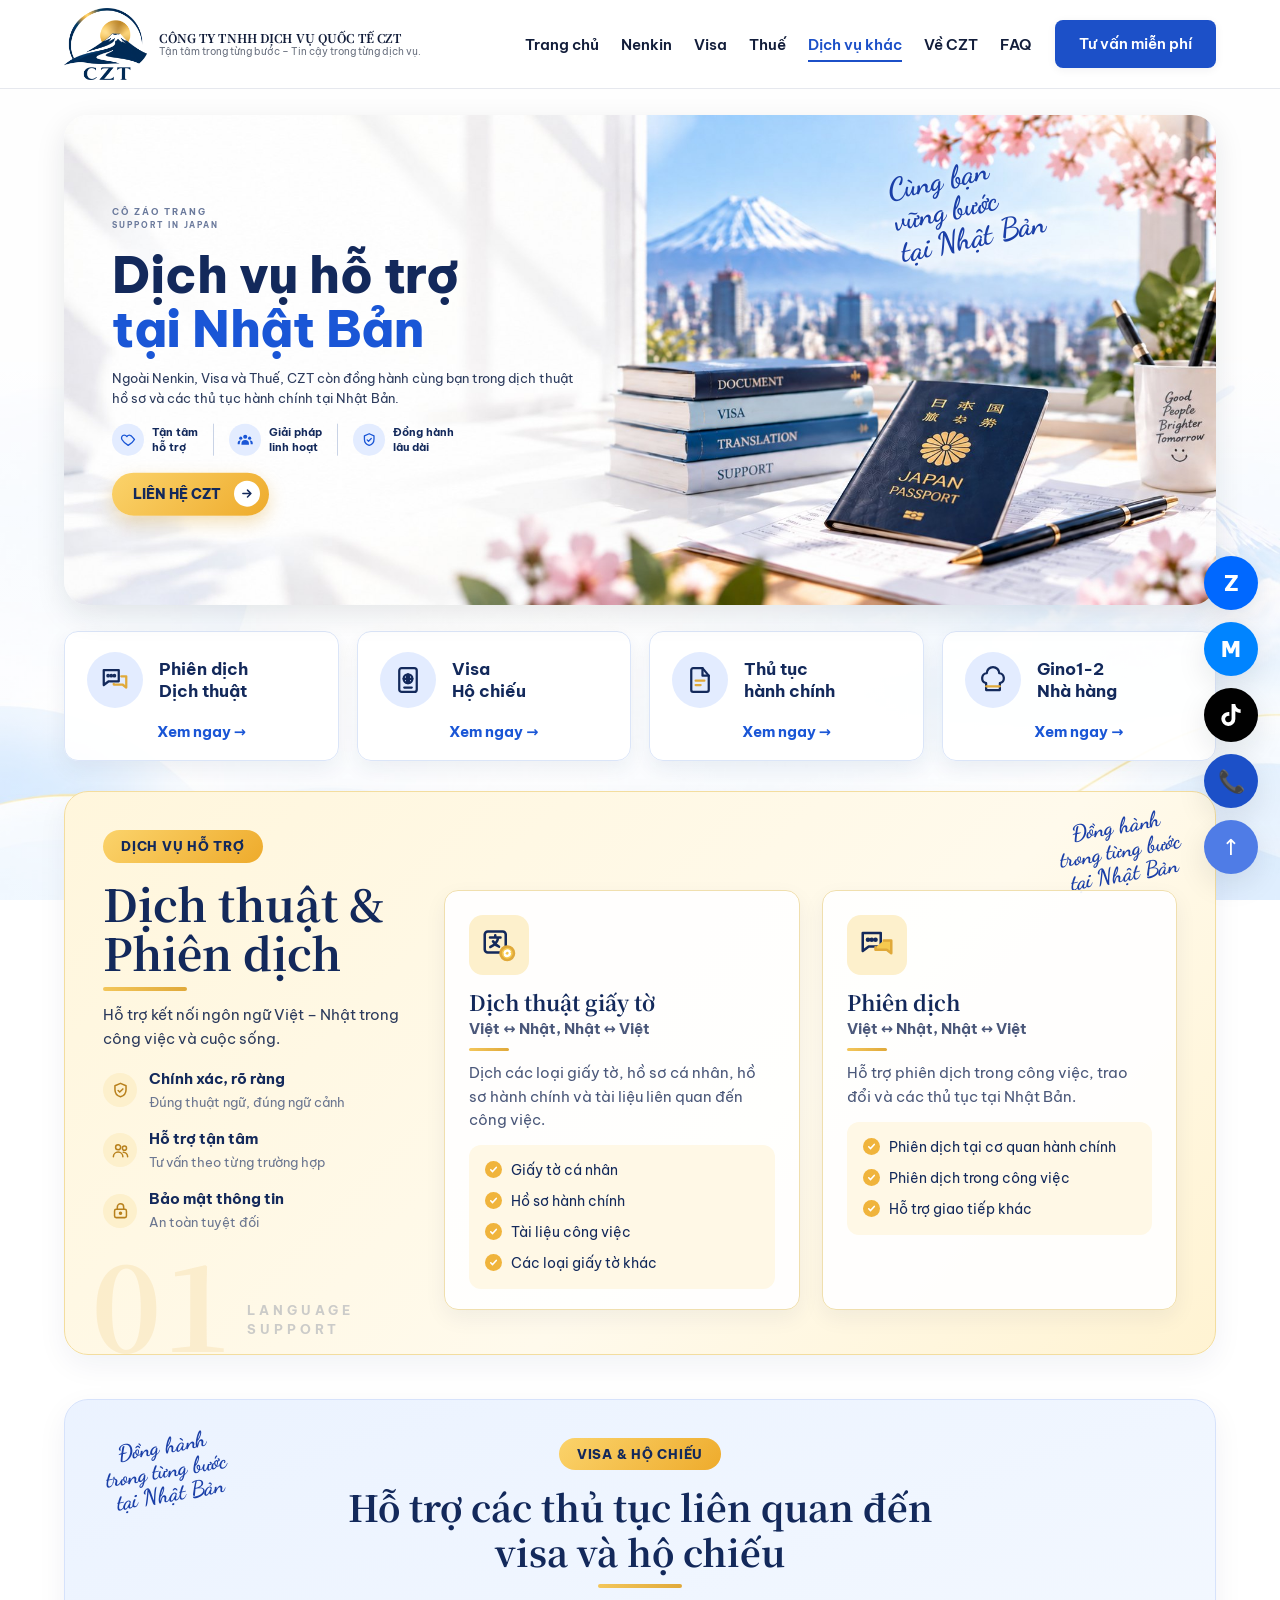
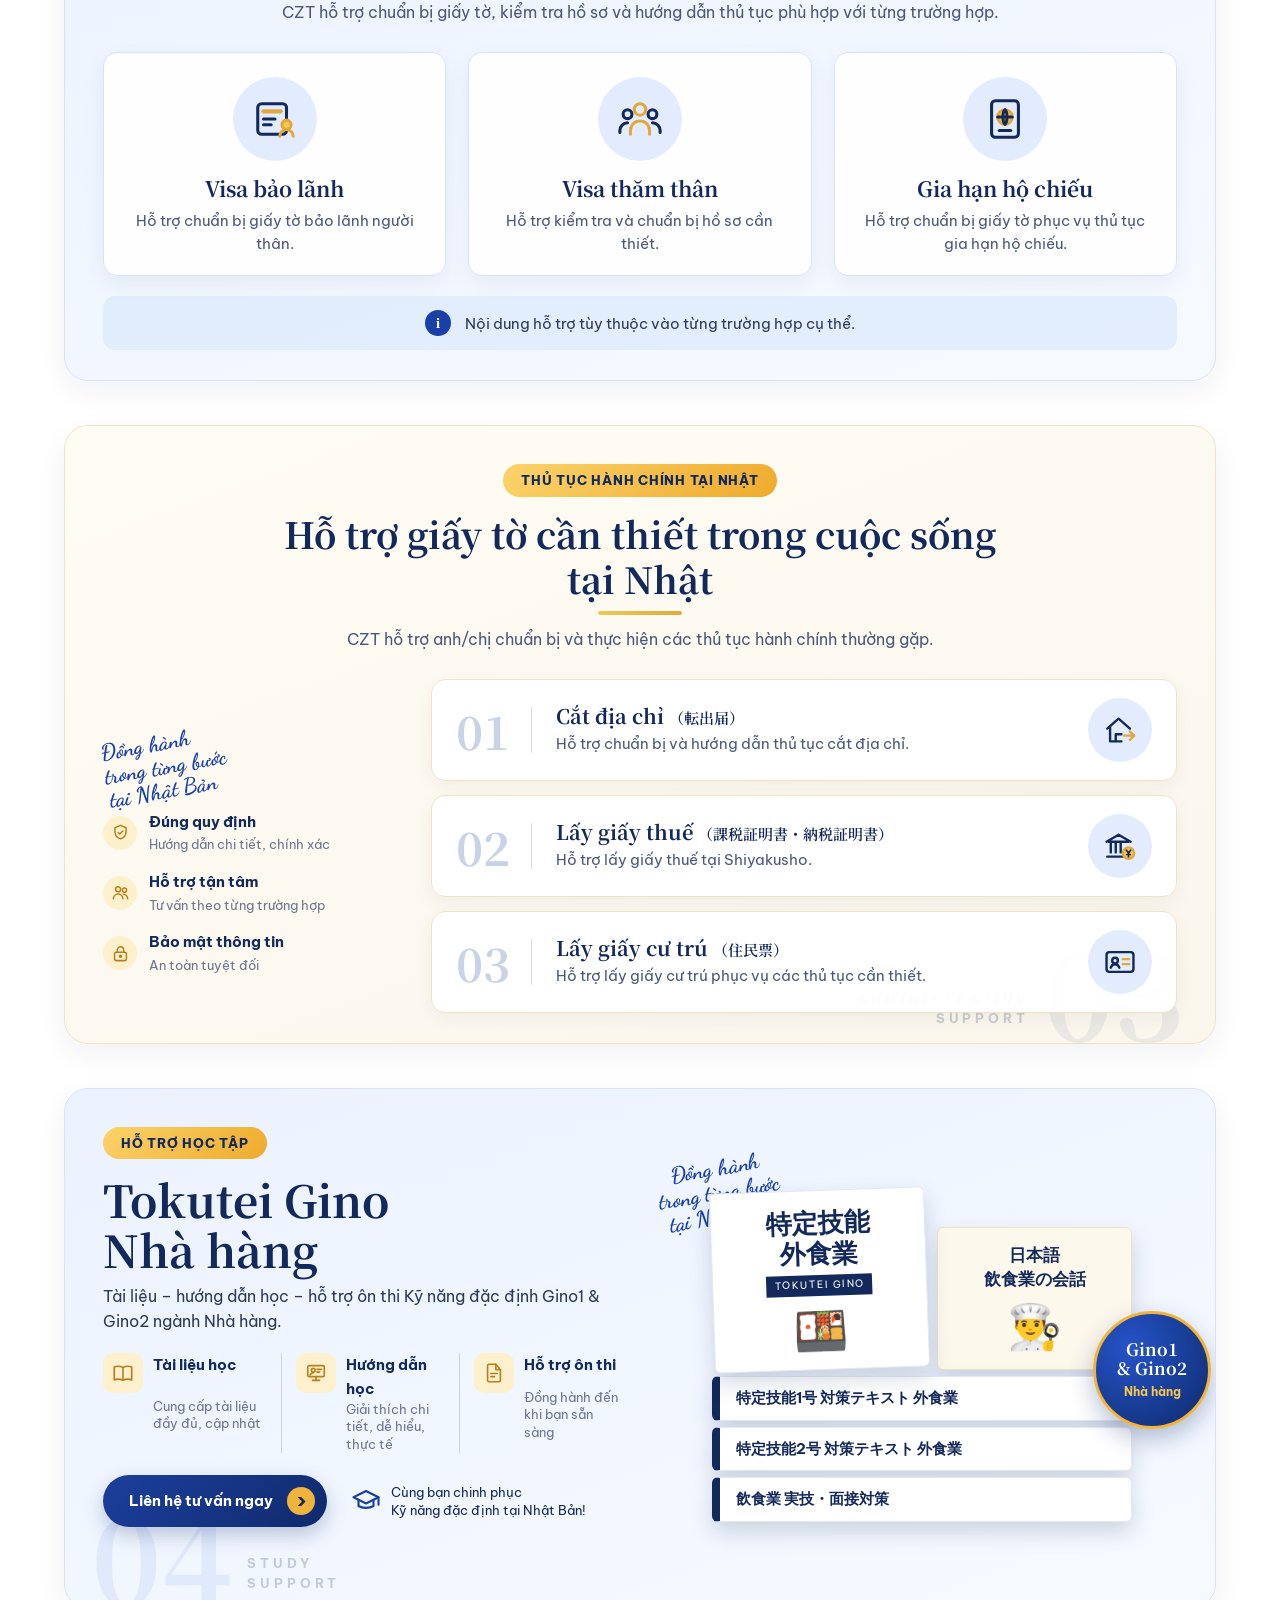
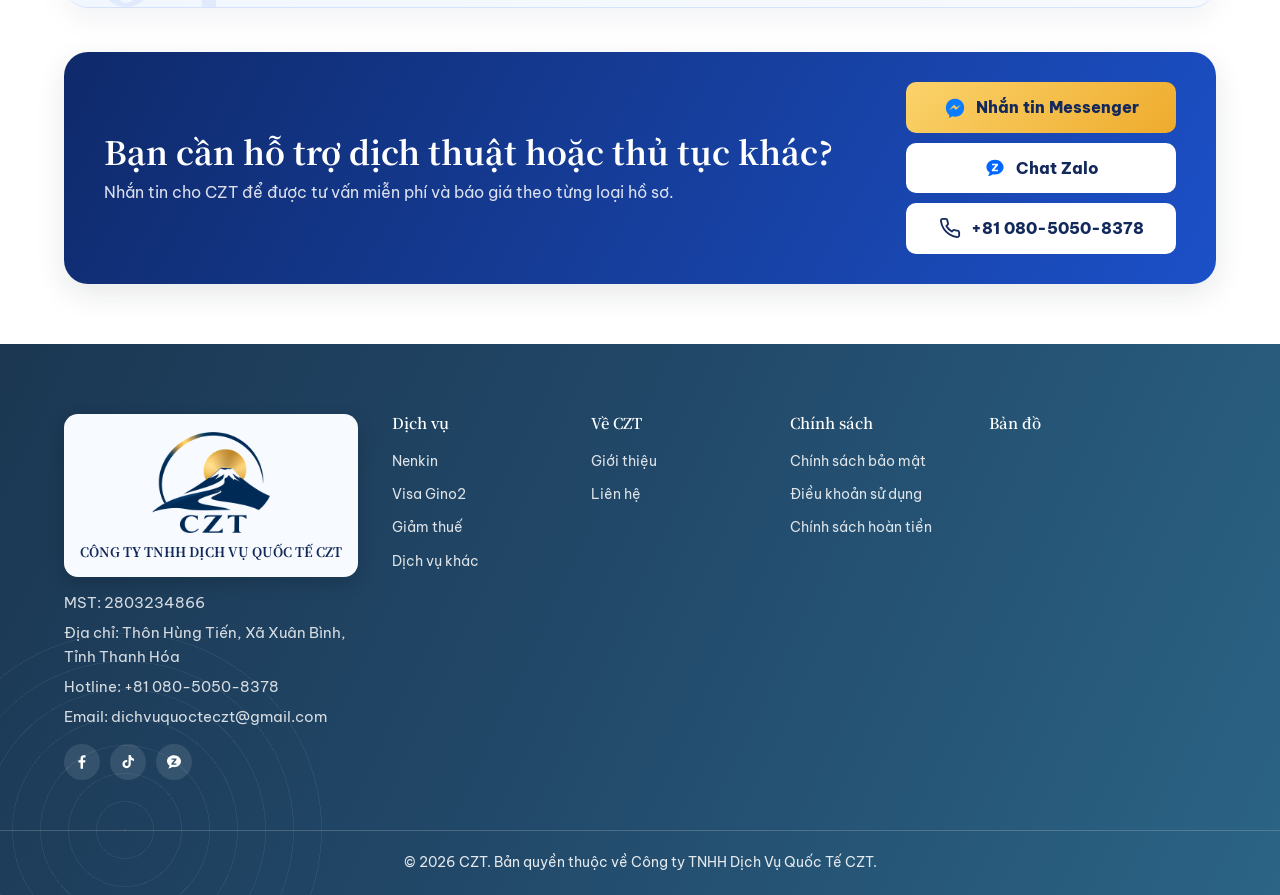
==== commit 7a3f1306: "sửa page nenkin, sửa page về czt, sửa logo" ====
--- a/dich-vu-khac.html
+++ b/dich-vu-khac.html
@@ -9,11 +9,11 @@
 <meta property="og:title" content="Dịch thuật & Dịch vụ hành chính Nhật Bản | CZT">
 <meta property="og:description" content="Dịch thuật và hỗ trợ thủ tục hành chính: gia hạn visa, đổi tư cách lưu trú, bảo lãnh, giấy tờ thuế.">
 <meta property="og:type" content="website">
-<link rel="icon" type="image/png" href="assets/logos/czt-logo.png">
+<link rel="icon" type="image/png" href="assets/logos/czt-favicon-2026.png">
 <link rel="preconnect" href="https://fonts.googleapis.com">
 <link rel="preconnect" href="https://fonts.gstatic.com" crossorigin>
 <link href="https://fonts.googleapis.com/css2?family=Be+Vietnam+Pro:wght@400;500;600;700;800&family=Comfortaa:wght@500;600;700&family=Noto+Serif+JP:wght@600;700&family=Dancing+Script:wght@600;700&display=swap" rel="stylesheet">
-<link rel="stylesheet" href="css/style.css?v=20260924e">
+<link rel="stylesheet" href="css/style.css?v=20261006u">
 </head>
 <body class="dk-page">
 
@@ -21,7 +21,7 @@
 <header class="header" id="header">
   <div class="container header__inner">
     <a href="index.html" class="logo">
-      <img src="assets/logos/czt-logo-header.jpg" alt="CZT - CZT International Service" class="logo__img">
+      <img src="assets/logos/czt-logo-2026.png" alt="CZT - CZT International Service" class="logo__img">
       <span class="logo__text">
         <strong>CÔNG TY TNHH DỊCH VỤ QUỐC TẾ CZT</strong>
         <small>Tận tâm trong từng bước – Tin cậy trong từng dịch vụ.</small>
@@ -240,7 +240,8 @@
   <div class="container footer__inner">
     <div class="footer__col footer__brand">
       <div class="footer__logo">
-        <img src="assets/logos/czt-logo-full.jpg" alt="CZT International Service Co., Ltd">
+        <img src="assets/logos/czt-logo-2026.png" alt="Logo CZT" width="640" height="552" loading="lazy">
+        <strong>Công ty TNHH Dịch Vụ Quốc Tế CZT</strong>
       </div>
       <p>MST: 2803234866</p>
       <p>Địa chỉ: Thôn Hùng Tiến, Xã Xuân Bình, Tỉnh Thanh Hóa</p>
--- a/css/style.css
+++ b/css/style.css
@@ -819,8 +819,14 @@
 }
 .footer > * { position: relative; z-index: 1; }
 .footer__inner { display: grid; grid-template-columns: 1.4fr 0.8fr 0.8fr 0.8fr 1.1fr; gap: 34px; padding-bottom: 50px; }
-.footer__logo { background: #fff; border-radius: var(--radius-md); padding: 14px 16px; display: inline-block; margin-bottom: 6px; box-shadow: 0 6px 18px rgba(0, 0, 0, 0.18); }
-.footer__logo img { max-width: 240px; width: 100%; height: auto; }
+/* khung trắng: logo ở giữa, bên dưới là tên công ty + slogan */
+.footer__logo { display: flex; flex-direction: column; align-items: center; text-align: center; width: max-content; max-width: 100%; margin-bottom: 14px; padding: 18px 16px 16px; background: #f7fbff; border-radius: var(--radius-md); box-shadow: 0 6px 18px rgba(0, 0, 0, 0.18); }
+.footer__logo img { width: 118px; height: auto; }
+.footer__logo strong { margin-top: 10px; font-family: var(--font-display); font-size: 13px; line-height: 1.35; color: #13295b; text-transform: uppercase; letter-spacing: 0; white-space: nowrap; align-self: stretch; }
+@media (max-width: 420px) {
+  .footer__logo { width: 100%; }
+  .footer__logo strong { white-space: normal; text-wrap: balance; }
+}
 .footer__brand p { font-size: 14.5px; margin: 6px 0; color: rgba(255,255,255,0.82); }
 .footer__socials { display: flex; gap: 10px; margin-top: 16px; }
 .footer__col h4 { color: #fff; font-size: 15px; margin-bottom: 18px; }
@@ -879,7 +885,7 @@
 }
 .nk-page .footer > * { position: relative; z-index: 1; }
 .nk-page .footer__brand p { color: rgba(255, 255, 255, 0.82); }
-.nk-page .footer__logo { background: #fff; box-shadow: 0 6px 18px rgba(0, 0, 0, 0.18); }
+.nk-page .footer__logo { background: #f7fbff; box-shadow: 0 6px 18px rgba(0, 0, 0, 0.18); }
 .nk-page .footer__col h4 { color: #fff; }
 .nk-page .footer__col a { color: rgba(255, 255, 255, 0.85); }
 .nk-page .footer__col a:hover { color: #7fd3e8; }
@@ -1556,7 +1562,7 @@
 .hm-banner__cards .hero-card__wave { height: 4cqw; }
 
 /* ---- Heading chung ---- */
-.hm-sec { padding: 80px 0; }
+.hm-sec { padding: 60px 0; }
 .hm-head { text-align: center; max-width: 940px; margin: 0 auto 44px; }
 .hm-head__tag {
   display: inline-block; padding: 7px 22px; border-radius: 999px;
@@ -2502,3 +2508,468 @@
   .dk-book--cover b { font-size: 20px; }
   .dk-book--spine { font-size: 13px; }
 }
+
+/* ============================================================
+   TRANG FAQ (body.fq-page) — hero ảnh + nhóm câu hỏi dạng tab theo mockup.
+   Class tiền tố fq- riêng cho trang này, không dùng chung với trang khác.
+   ============================================================ */
+.fq-page { background: #fffdf8; }
+
+/* ---- Hero ---- */
+.fq-hero { padding: 22px 0 6px; }
+.fq-hero__wrap {
+  position: relative; overflow: hidden; border-radius: var(--radius-lg); min-height: 250px; padding: 30px 40px 34px;
+  background: linear-gradient(rgba(255, 255, 255, 0.35), rgba(255, 255, 255, 0.35)), url('../assets/docs/faq/hero-desktop.jpg?v=20261005') right center / cover no-repeat, #fffdf8;
+  box-shadow: 0 10px 30px rgba(19, 41, 91, 0.07);
+}
+.fq-hero__content { position: relative; max-width: 560px; }
+.fq-crumb { display: inline-flex; align-items: center; gap: 8px; padding: 6px 14px; border-radius: 999px; background: rgba(255, 255, 255, 0.8); font-size: 13.5px; color: #13295b; }
+.fq-crumb a { display: flex; color: #13295b; }
+.fq-crumb svg { width: 16px; height: 16px; }
+.fq-crumb span { color: #9aa5bd; }
+.fq-hero__title { font-size: clamp(32px, 4.4vw, 50px); color: #13295b; line-height: 1.15; margin-top: 14px; }
+.fq-hero__title span { color: #d19a2c; }
+.fq-hero__line { display: block; width: 110px; height: 4px; border-radius: 4px; margin: 10px 0 16px; background: linear-gradient(90deg, #e0a93a, rgba(224, 169, 58, 0)); }
+.fq-hero__desc { color: #2b3a5c; font-size: 16px; line-height: 1.65; }
+/* 2 bong bóng thoại "?" và "..." đặt bên phải, cạnh núi Phú Sĩ trong ảnh */
+.fq-hero__bubbles { position: absolute; right: 5.5%; top: 50%; width: 190px; height: 130px; transform: translateY(-42%); }
+.fq-bubble { position: absolute; display: flex; align-items: center; justify-content: center; color: #fff; box-shadow: 0 10px 22px rgba(19, 41, 91, 0.22); }
+.fq-bubble::after { content: ""; position: absolute; bottom: -12px; border: 9px solid transparent; }
+.fq-bubble--q { left: 0; top: 0; width: 104px; height: 86px; border-radius: 48% 48% 46% 46%; background: linear-gradient(145deg, #4f9bff, #1a56d6); font-size: 58px; font-weight: 800; line-height: 1; }
+.fq-bubble--q::after { left: 16px; border-top-color: #2468dc; border-left-color: #2468dc; }
+.fq-bubble--d { right: 0; bottom: 4px; width: 92px; height: 70px; border-radius: 48%; background: linear-gradient(145deg, #ffd978, #eaa62b); gap: 7px; }
+.fq-bubble--d::after { right: 16px; border-top-color: #eaa62b; border-right-color: #eaa62b; }
+.fq-bubble--d i { width: 10px; height: 10px; border-radius: 50%; background: #fff; }
+
+/* ---- Bố cục: tab bên trái, câu hỏi bên phải ---- */
+.fq-main { padding: 20px 0 10px; }
+.fq-layout { display: grid; grid-template-columns: 250px 1fr; gap: 28px; align-items: start; }
+.fq-tabs { position: sticky; top: 92px; display: flex; flex-direction: column; background: #fff; border: 1.5px solid #e6ebf5; border-radius: var(--radius-md); padding: 6px; box-shadow: 0 8px 22px rgba(19, 41, 91, 0.06); }
+.fq-tab { display: flex; align-items: center; gap: 14px; padding: 14px 14px; border-radius: 10px; border: 1.5px solid transparent; background: none; text-align: left; color: #13295b; transition: background .18s ease, border-color .18s ease; }
+.fq-tab + .fq-tab { margin-top: 4px; }
+.fq-tab:hover { background: #f4f7fd; }
+.fq-tab.is-active { background: #e8f0ff; border-color: #b9cdf5; }
+.fq-tab__ic, .fq-panel__ic { flex-shrink: 0; display: flex; align-items: center; justify-content: center; border-radius: 10px; }
+.fq-tab__ic { width: 44px; height: 44px; }
+.fq-tab__ic svg { width: 24px; height: 24px; }
+.fq-tab--nenkin .fq-tab__ic, .fq-panel--nenkin .fq-panel__ic { background: #dbe7ff; color: #1a56d6; }
+.fq-tab--visa .fq-tab__ic, .fq-panel--visa .fq-panel__ic { background: #fdebc0; color: #c98a14; }
+.fq-tab--thue .fq-tab__ic, .fq-panel--thue .fq-panel__ic { background: #d5f3e8; color: #17946f; }
+.fq-tab__txt { flex: 1; min-width: 0; }
+.fq-tab__txt strong { display: block; font-size: 16px; }
+.fq-tab__txt small { font-size: 12.5px; color: #6b7690; }
+.fq-tab__arrow { display: flex; color: #13295b; }
+.fq-tab__arrow svg { width: 14px; height: 14px; }
+
+.fq-panel[hidden] { display: none; }
+.fq-panel__head { display: flex; align-items: center; gap: 12px; margin-bottom: 14px; }
+.fq-panel__ic { width: 38px; height: 38px; }
+.fq-panel__ic svg { width: 22px; height: 22px; }
+.fq-panel__head h2 { font-size: 26px; color: #13295b; padding-bottom: 4px; border-bottom: 3px solid #e0a93a; }
+.fq-panel__count { margin-left: auto; padding: 6px 16px; border-radius: 999px; background: #e8f0ff; color: #13295b; font-size: 13px; font-weight: 600; }
+
+.fq-item { background: #fff; border: 1.5px solid #e6ebf5; border-radius: 12px; margin-bottom: 10px; transition: border-color .18s ease, background .18s ease; }
+.fq-item.is-open { background: #f1f6ff; border-color: #b9cdf5; }
+.fq-item__q { width: 100%; display: flex; align-items: center; gap: 16px; padding: 14px 20px; background: none; border: 0; text-align: left; color: #13295b; font-family: inherit; font-size: 16px; font-weight: 700; line-height: 1.45; }
+.fq-item__no { flex-shrink: 0; width: 36px; height: 36px; border-radius: 50%; background: #eef3fc; border: 1px solid #d6e2fb; display: flex; align-items: center; justify-content: center; font-size: 13px; font-weight: 700; color: #1a3fa8; }
+.fq-item.is-open .fq-item__no { background: #fff; }
+.fq-item__txt { flex: 1; min-width: 0; }
+.fq-item__sign { position: relative; flex-shrink: 0; width: 16px; height: 16px; color: #1a56d6; }
+.fq-item__sign::before, .fq-item__sign::after { content: ""; position: absolute; left: 0; top: 7px; width: 16px; height: 2px; border-radius: 2px; background: currentColor; transition: transform .2s ease; }
+.fq-item__sign::after { transform: rotate(90deg); }
+.fq-item.is-open .fq-item__sign::after { transform: rotate(0deg); }
+/* mở/đóng mượt với nội dung dài ngắn bất kỳ (grid 0fr -> 1fr) */
+.fq-item__a { display: grid; grid-template-rows: 0fr; transition: grid-template-rows .25s ease; }
+.fq-item.is-open .fq-item__a { grid-template-rows: 1fr; }
+.fq-item__inner { overflow: hidden; padding: 0 22px 0 72px; color: #2b3a5c; font-size: 15px; line-height: 1.7; }
+.fq-item.is-open .fq-item__inner { padding-bottom: 18px; }
+.fq-item__inner p + p, .fq-item__inner ul + p, .fq-item__inner p + ul { margin-top: 10px; }
+.fq-item__inner strong { color: #13295b; }
+.fq-item__inner ul { padding-left: 20px; list-style: disc; display: grid; gap: 6px; }
+
+/* ---- CTA cuối ---- */
+.fq-cta-sec { padding: 14px 0 56px; }
+.fq-cta { display: flex; align-items: center; gap: 26px; padding: 26px 40px; border-radius: var(--radius-lg); background: linear-gradient(100deg, #fff7e3, #fffbf1 45%, #eef4ff); border: 1.5px solid #f1e3bb; box-shadow: 0 8px 22px rgba(19, 41, 91, 0.05); }
+.fq-cta__ic { flex-shrink: 0; width: 64px; height: 64px; border-radius: 50%; background: #dbe7ff; color: #1a56d6; display: flex; align-items: center; justify-content: center; }
+.fq-cta__ic svg { width: 32px; height: 32px; }
+.fq-cta__text { flex: 1; min-width: 0; }
+.fq-cta__text h2 { font-size: clamp(22px, 2.6vw, 30px); color: #13295b; }
+.fq-cta__text h2 span { color: #d19a2c; }
+.fq-cta__text p { color: #4b587a; font-size: 15.5px; margin-top: 4px; }
+.fq-cta__btn { flex-shrink: 0; display: inline-flex; align-items: center; gap: 10px; padding: 15px 38px; border-radius: 10px; background: linear-gradient(135deg, #2f6bf0, #1a4fd0); color: #fff; font-weight: 700; font-size: 16.5px; box-shadow: 0 8px 20px rgba(26, 79, 208, 0.28); transition: transform .18s ease; }
+.fq-cta__btn:hover { transform: translateY(-2px); }
+.fq-cta__btn svg { width: 16px; height: 16px; }
+
+@media (max-width: 1024px) {
+  .fq-hero__bubbles { transform: translateY(-42%) scale(0.8); transform-origin: right center; }
+}
+@media (max-width: 860px) {
+  /* mobile: ảnh dọc làm nền cố định cả trang, hero trong suốt */
+  .fq-page::before {
+    content: ""; position: fixed; inset: 0; z-index: -1; pointer-events: none;
+    background: linear-gradient(rgba(255, 255, 255, 0.72), rgba(255, 255, 255, 0.72)), url('../assets/docs/faq/bg-mobile.jpg?v=20261005') center top / cover no-repeat;
+  }
+  .fq-hero { padding: 10px 0 0; }
+  .fq-hero__wrap { background: none; box-shadow: none; border-radius: 0; min-height: 0; padding: 14px 0 10px; overflow: visible; }
+  .fq-hero__content { max-width: 68%; }
+  .fq-hero__desc { font-size: 15px; max-width: none; }
+  .fq-hero__content .fq-hero__desc { width: 147%; }
+  .fq-hero__bubbles { right: 0; top: 8px; transform: scale(0.62); transform-origin: right top; }
+  .fq-layout { grid-template-columns: 1fr; gap: 18px; }
+  .fq-tabs { position: static; flex-direction: row; padding: 5px; }
+  .fq-tab { flex: 1; flex-direction: column; gap: 6px; padding: 10px 4px; text-align: center; }
+  .fq-tab + .fq-tab { margin-top: 0; margin-left: 4px; }
+  .fq-tab__arrow { display: none; }
+  .fq-tab__ic { width: 38px; height: 38px; }
+  .fq-tab__txt strong { font-size: 14px; }
+  .fq-panels { scroll-margin-top: 80px; }
+  .fq-panel__head h2 { font-size: 22px; }
+  .fq-item__q { gap: 12px; padding: 12px 14px; font-size: 15px; }
+  .fq-item__no { width: 32px; height: 32px; font-size: 12px; }
+  .fq-item__inner { padding: 0 14px 0 14px; font-size: 14.5px; }
+  .fq-cta { flex-direction: column; text-align: center; padding: 24px 18px; gap: 14px; }
+  .fq-cta__btn { width: 100%; justify-content: center; }
+}
+
+/* ============================================================
+   TRANG VỀ CZT (body.ab-page) — banner ảnh, lời người sáng lập, giá trị,
+   đội ngũ, con số. Class tiền tố ab- riêng cho trang này.
+   ============================================================ */
+.ab-page { background: linear-gradient(180deg, #f6f9ff 0%, #fffdf7 30%, #f3f7ff 100%); }
+.ab-banner { padding: 24px 0 8px; }
+.ab-banner__img { width: 100%; height: auto; display: block; border-radius: var(--radius-lg); box-shadow: var(--shadow-md); }
+.ab-banner__wrap { position: relative; container-type: inline-size; color: #13295b; }
+/* PC: chữ nằm ở vùng trắng bên trái ảnh (0 -> 45% bề ngang), phía trên dải sóng */
+.ab-banner__text { position: absolute; left: 4.6%; top: 7%; width: 44%; font-size: 1cqw; }
+.ab-banner__tag { display: inline-block; padding: 0.45em 1.3em; border-radius: 999px; background: linear-gradient(135deg, #fbd978, #eeb23c); font-size: 1.05em; font-weight: 800; letter-spacing: 0.04em; text-transform: uppercase; }
+.ab-banner__title { font-size: 4.1em; line-height: 1.1; color: #13295b; margin: 0.22em 0 0.16em; white-space: nowrap; }
+.ab-banner__title span { font-size: 1.22em; line-height: 0.9; background: linear-gradient(180deg, #f6d57a, #d79a22); -webkit-background-clip: text; background-clip: text; color: transparent; }
+.ab-banner__title i { display: inline-block; width: 2.6em; height: 0.09em; margin-left: 0.12em; vertical-align: 0.05em; border-radius: 50% 0.1em 50% 0.1em; background: linear-gradient(90deg, #d79a22, #f6c94f 60%, rgba(246, 201, 79, 0)); }
+.ab-banner__sub { font-family: var(--font-display); font-weight: 700; font-size: 1.75em; line-height: 1.3; white-space: nowrap; }
+.ab-banner__desc { font-size: 1.15em; line-height: 1.5; margin-top: 0.4em; max-width: 37em; }
+/* tên công ty + slogan ngay dưới logo trong ảnh (tâm logo ở ~65.5% bề ngang) */
+.ab-banner__brand { position: absolute; left: 65.5%; top: 72.5%; transform: translateX(-50%); text-align: center; white-space: nowrap; font-size: 0.92cqw; line-height: 1.45; }
+.ab-banner__brand strong { display: block; font-family: var(--font-display); font-size: 1.5em; text-transform: uppercase; letter-spacing: 0.01em; }
+.ab-sec { padding: 28px 0; }
+.ab-tag { display: inline-block; padding: 7px 24px; border-radius: 999px; background: linear-gradient(135deg, #fbd978, #eeb23c); color: #13295b; font-size: 13.5px; font-weight: 800; letter-spacing: 0.05em; text-transform: uppercase; box-shadow: 0 4px 12px rgba(224, 169, 58, 0.25); }
+.ab-tag--sm { padding: 5px 16px; font-size: 12px; }
+.ab-stroke { display: block; width: 130px; height: 6px; border-radius: 50% 6px 50% 6px; background: linear-gradient(90deg, #e0a93a, #f6c94f 60%, rgba(246, 201, 79, 0)); }
+.ab-stroke--sm { width: 44px; height: 4px; margin: 8px 0 12px; }
+.ab-stroke--xs { width: 26px; height: 3px; margin: 6px 0 8px; }
+.ab-head { text-align: center; margin: 0 auto 28px; max-width: 900px; }
+.ab-head h2 { font-size: clamp(26px, 3.6vw, 44px); color: #13295b; line-height: 1.2; margin-top: 16px; }
+.ab-head h2 span { color: #e0a93a; }
+.ab-head__line { display: block; width: 60px; height: 5px; border-radius: 5px; margin: 12px auto 0; background: linear-gradient(90deg, #e0a93a, #f6c94f); }
+.ab-head p { color: #4b587a; font-size: 16.5px; margin-top: 12px; }
+.ab-head--light h2 { color: #fff; }
+.ab-head--light h2 span { color: #f6c94f; }
+.ab-head--light p { color: rgba(255, 255, 255, 0.9); }
+
+/* ---- Lời người sáng lập ---- */
+.ab-founder { display: grid; grid-template-columns: 0.78fr 1fr; align-items: stretch; background: linear-gradient(120deg, #eef4ff, #f7faff 55%, #eaf1ff); border: 1.5px solid #dde7fa; border-radius: var(--radius-lg); overflow: hidden; box-shadow: 0 10px 30px rgba(19, 41, 91, 0.07); }
+.ab-founder__photo { position: relative; min-height: 380px; }
+/* ảnh phủ kín cả chiều cao cột trái (cắt nhẹ 2 bên nếu thẻ cao hơn ảnh), mép phải mờ dần vào nền thẻ */
+.ab-founder__photo img { position: absolute; inset: 0; width: 100%; height: 100%; object-fit: cover; object-position: 50% center; -webkit-mask-image: linear-gradient(270deg, transparent 0, #000 10%); mask-image: linear-gradient(270deg, transparent 0, #000 10%); }
+.ab-founder__text { padding: 34px 40px 32px 30px; color: #2b3a5c; font-size: 17px; line-height: 1.7; }
+.ab-founder__text h2 { font-family: var(--font-body); font-weight: 800; font-size: clamp(21px, 2.3vw, 28px); color: #1a3fa8; margin: 22px 0 14px; }
+.ab-founder__text p + p { margin-top: 12px; }
+.ab-founder__text strong { color: #1a3fa8; }
+.ab-founder__thanks { font-weight: 800; color: #1a3fa8; font-size: 18px; }
+.ab-founder__sign { display: flex; align-items: flex-end; gap: 14px; margin-top: 18px !important; font-family: 'Dancing Script', cursive; font-weight: 700; font-size: 40px; line-height: 1.1; color: #1a3fa8; }
+.ab-founder__sign span { width: 150px; height: 5px; margin-bottom: 8px; border-radius: 50% 6px 50% 6px; background: linear-gradient(90deg, #e0a93a, #f6c94f 60%, rgba(246, 201, 79, 0)); }
+.ab-founder__role { font-style: italic; color: #4b587a; font-size: 16px; margin-top: 4px !important; }
+
+/* ---- Giá trị ---- */
+.ab-values { display: grid; grid-template-columns: repeat(4, 1fr); gap: 16px; }
+.ab-value { background: #fff; border: 1.5px solid #f0dfae; border-radius: var(--radius-md); padding: 26px 22px 28px; text-align: center; box-shadow: 0 8px 22px rgba(19, 41, 91, 0.05); }
+.ab-value__ic { position: relative; width: 84px; height: 84px; margin: 0 auto 22px; border-radius: 50%; background: #e8f0ff; color: #13295b; display: flex; align-items: center; justify-content: center; }
+.ab-value__ic::after { content: ""; position: absolute; left: 50%; bottom: -12px; width: 24px; height: 3px; margin-left: -12px; border-radius: 3px; background: #e0a93a; }
+.ab-value__ic svg { width: 46px; height: 46px; }
+.ab-value h3 { font-size: 21px; color: #13295b; text-transform: uppercase; letter-spacing: 0.02em; margin-bottom: 8px; }
+.ab-value p { color: #4b587a; font-size: 15.5px; line-height: 1.55; max-width: 230px; margin: 0 auto; }
+
+/* ---- Đội ngũ ---- */
+.ab-team { padding: 18px 0 40px; }
+.ab-team__band { padding: 30px 0 110px; background: radial-gradient(120% 140% at 50% 0%, #1c50c8 0%, #0f2a6b 62%); border-radius: 0 0 50% 50% / 0 0 70px 70px; }
+.ab-team__band .ab-head { margin-bottom: 0; max-width: none; }
+/* tiêu đề luôn 1 dòng trên màn rộng; chữ tự co theo bề ngang để không tràn */
+@media (min-width: 861px) { .ab-team__band .ab-head h2 { white-space: nowrap; font-size: clamp(26px, 3.3vw, 44px); } }
+.ab-lead { position: relative; display: grid; grid-template-columns: 0.9fr 1.1fr; gap: 30px; align-items: center; margin-top: -84px; padding: 18px 40px 18px 18px; background: #fff; border: 1.5px solid #f0dfae; border-radius: var(--radius-lg); box-shadow: 0 14px 34px rgba(19, 41, 91, 0.12); }
+.ab-lead__photo { border-radius: 16px; overflow: hidden; border: 3px solid #f3d489; aspect-ratio: 16 / 10; }
+.ab-lead__photo img { width: 100%; height: 100%; object-fit: cover; object-position: center 30%; display: block; }
+.ab-lead__body h3 { font-size: clamp(28px, 3.2vw, 40px); color: #13295b; margin-top: 10px; }
+.ab-lead__role { color: #4b587a; font-size: 19px; }
+.ab-lead__points { list-style: none; margin: 26px 0 0; padding: 0; display: grid; grid-template-columns: repeat(3, 1fr); }
+.ab-lead__points li { display: flex; align-items: center; gap: 10px; padding: 0 12px; font-size: 13.5px; line-height: 1.4; color: #2b3a5c; }
+.ab-lead__points li:first-child { padding-left: 0; }
+.ab-lead__points li + li { border-left: 1px solid #e3dccb; }
+.ab-lead__points strong { color: #13295b; }
+.ab-lead__points br { display: none; } /* để chữ tự xuống dòng khi hết chỗ, không ngắt cứng */
+.ab-lead__points span { flex-shrink: 0; width: 46px; height: 46px; border-radius: 50%; background: #fdf0cc; color: #c98a14; display: flex; align-items: center; justify-content: center; }
+.ab-lead__points svg { width: 24px; height: 24px; }
+.ab-members { display: grid; grid-template-columns: repeat(4, 1fr); gap: 14px; margin-top: 16px; }
+.ab-member { display: flex; align-items: center; gap: 10px; padding: 12px 14px 12px 12px; background: #fff; border: 1.5px solid #f0dfae; border-radius: var(--radius-md); box-shadow: 0 8px 22px rgba(19, 41, 91, 0.06); }
+.ab-member img { flex-shrink: 0; width: 46%; max-width: 150px; aspect-ratio: 1; object-fit: cover; display: block; }
+.ab-member div { flex: 1; min-width: 0; text-align: center; }
+.ab-member h3 { font-family: var(--font-body); font-weight: 800; font-size: 20px; color: #13295b; }
+.ab-member .ab-stroke { margin-left: auto; margin-right: auto; }
+.ab-member p { color: #1a56d6; font-size: 13.5px; line-height: 1.45; }
+
+/* ---- Con số ---- */
+.ab-stats {
+  position: relative; padding: 46px 0 40px; color: #fff; overflow: hidden;
+  /* lớp xanh đậm mờ phủ trên ảnh thành phố để chữ và số vàng luôn dễ đọc */
+  background:
+    linear-gradient(180deg, rgba(7, 20, 54, 0.42) 0%, rgba(7, 20, 54, 0.72) 100%),
+    #0b1f55 url('../assets/docs/about/stats-bg.jpg?v=20261006') center bottom / cover no-repeat;
+}
+.ab-stats .container { position: relative; }
+.ab-stats__grid { display: grid; grid-template-columns: repeat(4, minmax(0, 1fr)); margin-top: 6px; }
+.ab-stat { text-align: center; padding: 6px 18px; }
+.ab-stat + .ab-stat { border-left: 1px solid rgba(255, 255, 255, 0.16); }
+.ab-stat__ic { width: 66px; height: 66px; margin: 0 auto 14px; border-radius: 50%; border: 1.5px solid rgba(246, 201, 79, 0.45); background: rgba(255, 255, 255, 0.05); color: #f6c94f; display: flex; align-items: center; justify-content: center; }
+.ab-stat__ic svg { width: 32px; height: 32px; }
+.ab-stat strong { display: block; font-family: var(--font-body); font-weight: 800; font-size: clamp(30px, 3.6vw, 50px); line-height: 1.15; background: linear-gradient(180deg, #ffe08a, #e9a92c); -webkit-background-clip: text; background-clip: text; color: transparent; white-space: nowrap; }
+.ab-stat__serif { font-family: var(--font-display) !important; }
+.ab-stat p { margin-top: 8px; font-size: 16px; line-height: 1.45; color: rgba(255, 255, 255, 0.92); }
+.ab-license { margin-top: 34px; text-align: center; font-size: 13px; color: rgba(255, 255, 255, 0.6); }
+.ab-page .footer { margin-top: 0; }
+
+@media (max-width: 1100px) {
+  .ab-values, .ab-members { grid-template-columns: 1fr 1fr; }
+  .ab-lead { grid-template-columns: 1fr; padding: 16px 16px 22px; }
+  /* minmax(0, 1fr): cột luôn bằng nhau dù con số dài ngắn khác nhau */
+  .ab-stats__grid { grid-template-columns: repeat(2, minmax(0, 1fr)); row-gap: 30px; }
+  .ab-stat:nth-child(3) { border-left: 0; }
+}
+@media (max-width: 860px) {
+  .ab-banner { padding: 16px 0 4px; }
+  /* mobile: chữ ở vùng trời phía trên logo (0 -> 32% chiều cao), tên công ty dưới logo */
+  .ab-banner__text { left: 5%; right: 5%; top: 2.6%; width: auto; text-align: center; font-size: 1.9cqw; text-shadow: 0 0 0.8em rgba(255, 255, 255, 0.95), 0 0 0.3em rgba(255, 255, 255, 0.9); }
+  .ab-banner__tag { text-shadow: none; font-size: 1.5em; }
+  .ab-banner__title { font-size: 4.3em; }
+  .ab-banner__title span { text-shadow: none; }
+  .ab-banner__title i { display: none; }
+  .ab-banner__sub { font-size: 1.95em; }
+  .ab-banner__desc { font-size: 1.5em; max-width: none; }
+  .ab-banner__brand { left: 50%; top: 66.5%; font-size: 2.1cqw; }
+  .ab-sec { padding: 18px 0; }
+  .ab-founder { grid-template-columns: 1fr; }
+  .ab-founder__photo { min-height: 0; aspect-ratio: 1; }
+  .ab-founder__photo img { -webkit-mask-image: none; mask-image: none; }
+  .ab-founder__text { padding: 22px 18px 24px; font-size: 15.5px; }
+  .ab-founder__text h2 { margin-top: 14px; }
+  .ab-founder__sign { font-size: 32px; }
+  .ab-founder__sign span { width: 80px; }
+  .ab-team__band { padding: 26px 0 100px; border-radius: 0 0 50% 50% / 0 0 30px 30px; }
+  .ab-lead__points { grid-template-columns: 1fr; gap: 12px; margin-top: 18px; }
+  .ab-lead__points li, .ab-lead__points li + li { padding: 0; border: 0; }
+  .ab-lead__points br { display: none; }
+  .ab-stat p { font-size: 14px; }
+  .ab-stat strong { font-size: clamp(15px, 5.4vw, 34px); }
+  .ab-stats {
+    padding: 40px 0 46px;
+    background:
+      linear-gradient(180deg, rgba(7, 20, 54, 0.5) 0%, rgba(7, 20, 54, 0.62) 100%),
+      #0b1f55 url('../assets/docs/about/stats-bg-mobile.jpg?v=20261006') center / cover no-repeat;
+  }
+}
+@media (max-width: 560px) {
+  .ab-values { gap: 10px; }
+  .ab-value { padding: 18px 10px 20px; }
+  .ab-value__ic { width: 64px; height: 64px; }
+  .ab-value__ic svg { width: 34px; height: 34px; }
+  .ab-value h3 { font-size: 17px; }
+  .ab-value p { font-size: 13.5px; }
+  .ab-members { gap: 10px; }
+  .ab-member { flex-direction: column; padding: 12px 8px 14px; }
+  .ab-member img { width: 78%; }
+  .ab-member h3 { font-size: 17px; }
+  .ab-stat { padding: 4px 6px; }
+  .ab-stat p { font-size: 13px; }
+  .ab-stat__ic { width: 54px; height: 54px; }
+}
+
+/* ============================================================
+   TRANG NENKIN — các khối theo mockup mới (tiền tố nn-, riêng trang Nenkin).
+   Banner (.nk-banner) và nền trang (.nk-page) giữ như cũ.
+   ============================================================ */
+.nn-quick { padding: 16px 0 6px; }
+.nn-quick__list { display: grid; grid-template-columns: repeat(4, minmax(0, 1fr)); gap: 18px; }
+.nn-quick__card { display: flex; align-items: center; gap: 14px; padding: 18px 16px; border-radius: var(--radius-md); background: #fff; border: 1.5px solid #f3dfa8; box-shadow: 0 8px 22px rgba(19, 41, 91, 0.08); transition: transform .18s ease, box-shadow .18s ease; }
+.nn-quick__card:hover { transform: translateY(-3px); box-shadow: 0 14px 30px rgba(19, 41, 91, 0.14); }
+.nn-quick__card--gold { background: linear-gradient(135deg, #fff 45%, #fff0c9); }
+.nn-quick__card--blue { background: linear-gradient(135deg, #fff 45%, #dfeaff); border-color: #cfdcf8; }
+.nn-quick__ic { flex-shrink: 0; width: 56px; height: 56px; border-radius: 50%; display: flex; align-items: center; justify-content: center; }
+.nn-quick__ic svg { width: 28px; height: 28px; }
+.nn-quick__card--gold .nn-quick__ic { background: #fde9b4; color: #13295b; }
+.nn-quick__card--gold:nth-child(3) .nn-quick__ic { color: #d79a22; }
+.nn-quick__card--blue .nn-quick__ic { background: #d6e4ff; color: #1a56d6; }
+.nn-quick__body { flex: 1; min-width: 0; display: flex; flex-direction: column; gap: 3px; }
+.nn-quick__body strong { font-size: 16px; font-weight: 800; color: #13295b; line-height: 1.3; }
+.nn-quick__body span { font-size: 13.5px; color: #4b587a; line-height: 1.45; }
+.nn-quick__go { flex-shrink: 0; align-self: flex-end; width: 30px; height: 30px; border-radius: 50%; color: #fff; display: flex; align-items: center; justify-content: center; }
+.nn-quick__go svg { width: 15px; height: 15px; }
+.nn-quick__card--gold .nn-quick__go { background: linear-gradient(135deg, #f8c552, #eb9f1f); }
+.nn-quick__card--blue .nn-quick__go { background: linear-gradient(135deg, #3b7bff, #1a4fd0); }
+
+.nn-sec { padding: 20px 0; scroll-margin-top: 70px; }
+.nn-panel { position: relative; overflow: hidden; border-radius: var(--radius-lg); padding: 30px 34px 30px; }
+.nn-panel--cream { background: linear-gradient(135deg, #fffaf0, #fff3d6 55%, #fffaf0); border: 1.5px solid #f3dfa8; box-shadow: 0 10px 30px rgba(19, 41, 91, 0.06); }
+.nn-panel--navy { background: radial-gradient(120% 130% at 20% 0%, #1c50c8 0%, #0f2a6b 55%, #0a1f55 100%); box-shadow: 0 14px 34px rgba(15, 42, 107, 0.25); }
+.nn-panel--navy::before { content: ""; position: absolute; left: -6%; top: -30%; width: 46%; height: 90%; border-radius: 50%; border: 3px solid rgba(246, 201, 79, 0.5); border-left-color: transparent; border-top-color: transparent; transform: rotate(18deg); pointer-events: none; }
+.nn-panel > * { position: relative; }
+.nn-tag { display: inline-block; padding: 6px 26px; border-radius: 999px; background: linear-gradient(135deg, #fbd978, #eeb23c); color: #13295b; font-size: 14px; font-weight: 800; letter-spacing: 0.04em; text-transform: uppercase; }
+.nn-head { text-align: center; margin: 0 auto 22px; }
+.nn-head h2 { font-size: clamp(24px, 3.3vw, 40px); color: #13295b; text-transform: uppercase; line-height: 1.2; margin-top: 10px; }
+.nn-head h2 span { color: #e9a61f; }
+.nn-head p { color: #4b587a; font-size: 15.5px; margin-top: 8px; line-height: 1.6; }
+.nn-head--light h2 { color: #fff; }
+.nn-head--light h2 span { color: #f6c94f; }
+.nn-head--light p { color: rgba(255, 255, 255, 0.92); }
+
+/* ---- Tính tiền ---- */
+.nn-calc { display: grid; grid-template-columns: 1fr 0.9fr; gap: 40px; align-items: center; }
+.nn-calc__form label { display: block; font-weight: 700; color: #13295b; font-size: 16px; margin: 14px 0 8px; }
+.nn-calc__form label:first-child { margin-top: 0; }
+.nn-input { display: flex; align-items: center; background: #fff; border: 1.5px solid #dfe5f1; border-radius: 12px; padding: 0 18px; transition: border-color .15s ease, box-shadow .15s ease; }
+.nn-input:focus-within { border-color: #1a56d6; box-shadow: 0 0 0 4px rgba(26, 86, 214, 0.12); }
+.nn-input input { flex: 1; min-width: 0; height: 52px; border: 0; outline: 0; background: none; font: inherit; font-size: 16px; color: #13295b; }
+.nn-input span { color: #4b587a; font-size: 15px; }
+.nn-calc__hint { font-size: 12.5px; color: #4b587a; margin: 10px 0 14px; }
+.nn-calc__btn { width: 100%; display: flex; align-items: center; justify-content: center; gap: 16px; height: 58px; border-radius: 12px; border: 2px solid #f0c765; background: linear-gradient(135deg, #1c3f9e, #0b2466); color: #fff; font: inherit; font-size: 20px; font-weight: 800; text-transform: uppercase; letter-spacing: 0.02em; box-shadow: 0 10px 22px rgba(15, 42, 107, 0.28); transition: transform .18s ease; }
+.nn-calc__btn:hover { transform: translateY(-2px); }
+.nn-calc__btn svg { width: 24px; height: 24px; }
+.nn-calc__side { display: flex; flex-direction: column; gap: 14px; }
+.nn-calc__art { text-align: center; }
+.nn-calc__art img { width: 170px; max-width: 60%; height: auto; margin: 0 auto 8px; display: block; }
+.nn-calc__art p { color: #4b587a; font-size: 14.5px; line-height: 1.6; max-width: 360px; margin: 0 auto; }
+.nn-calc__result { background: #fff; border: 1.5px solid #f3dfa8; border-radius: var(--radius-md); padding: 18px 20px; }
+.nn-calc__result-label { font-weight: 800; color: #13295b; text-transform: uppercase; font-size: 13px; letter-spacing: 0.05em; margin-bottom: 8px; }
+.nn-calc__row { display: flex; justify-content: space-between; align-items: baseline; gap: 12px; padding: 8px 0; border-bottom: 1px dashed #e6ddc3; font-size: 14.5px; color: #2b3a5c; }
+.nn-calc__row strong { color: #13295b; font-size: 17px; white-space: nowrap; }
+.nn-calc__total { display: flex; justify-content: space-between; align-items: center; gap: 12px; flex-wrap: wrap; margin-top: 12px; padding: 12px 16px; border-radius: 10px; background: linear-gradient(135deg, #fff3cf, #ffe7a6); font-weight: 700; color: #13295b; }
+.nn-calc__total strong { font-size: clamp(22px, 2.6vw, 30px); color: #c98a14; white-space: nowrap; }
+.nn-calc__cta { position: relative; display: flex; align-items: center; gap: 12px; margin-left: 46px; padding: 10px 18px 10px 62px; border-radius: 999px; background: #fff; border: 1.5px solid #f0c765; box-shadow: 0 8px 20px rgba(19, 41, 91, 0.1); color: #13295b; transition: transform .18s ease; }
+.nn-calc__cta:hover { transform: translateY(-2px); }
+.nn-calc__cta > img { position: absolute; left: -46px; bottom: 0; width: 96px; height: auto; pointer-events: none; }
+.nn-calc__cta-ic { flex-shrink: 0; width: 40px; height: 40px; border-radius: 50%; background: linear-gradient(135deg, #00b2ff, #006aff); color: #fff; display: flex; align-items: center; justify-content: center; }
+.nn-calc__cta-ic svg { width: 24px; height: 24px; }
+.nn-calc__cta-txt { flex: 1; min-width: 0; line-height: 1.3; }
+.nn-calc__cta-txt strong { display: block; font-size: 15px; text-transform: uppercase; }
+.nn-calc__cta-txt small { font-size: 12.5px; color: #4b587a; }
+.nn-calc__cta-arrow { flex-shrink: 0; width: 22px; height: 22px; }
+
+/* ---- Giấy tờ ---- */
+.nn-docs { display: grid; grid-template-columns: repeat(5, minmax(0, 1fr)); gap: 14px; margin-top: 30px; }
+.nn-doc { position: relative; display: flex; flex-direction: column; align-items: center; text-align: center; background: #fff; border-radius: var(--radius-md); padding: 26px 12px 14px; box-shadow: 0 10px 24px rgba(4, 16, 48, 0.3); }
+.nn-doc__no { position: absolute; top: -18px; left: 50%; transform: translateX(-50%); width: 38px; height: 38px; border-radius: 50%; background: #13295b; border: 2px solid #f0c765; color: #fff; font-size: 18px; display: flex; align-items: center; justify-content: center; }
+.nn-doc__img { width: 100%; aspect-ratio: 4 / 3; border-radius: 10px; overflow: hidden; background: #f1f5fc; margin-bottom: 12px; }
+.nn-doc__img img { width: 100%; height: 100%; object-fit: cover; object-position: center top; display: block; cursor: zoom-in; transition: transform .25s ease; }
+.nn-doc:hover .nn-doc__img img { transform: scale(1.04); }
+.nn-doc h3 { font-size: 18px; color: #13295b; line-height: 1.3; }
+.nn-doc p { font-size: 14px; color: #2b3a5c; margin-top: 3px; line-height: 1.4; }
+.nn-doc__btn { margin-top: auto; width: 100%; padding: 9px 6px; border-radius: 999px; border: 1.5px solid #e9c36a; background: #fff8e6; color: #13295b; font: inherit; font-size: 13.5px; font-weight: 700; font-family: var(--font-display); transition: background .18s ease; }
+.nn-doc > h3:last-of-type { margin-bottom: 12px; }
+.nn-doc > p { margin-bottom: 12px; margin-top: -9px; }
+.nn-doc__btn:hover { background: #fde9b4; }
+.nn-notice { display: flex; align-items: center; gap: 18px; margin-top: 18px; padding: 14px 24px; border-radius: var(--radius-md); border: 1.5px solid rgba(240, 199, 101, 0.8); background: rgba(8, 26, 74, 0.45); color: #fff; }
+.nn-notice__ic { flex-shrink: 0; width: 44px; height: 44px; border-radius: 50%; background: linear-gradient(135deg, #fbd978, #eeb23c); color: #13295b; font-size: 26px; font-weight: 800; display: flex; align-items: center; justify-content: center; }
+.nn-notice strong { flex-shrink: 0; font-size: 22px; font-weight: 800; color: #f6c94f; text-transform: uppercase; letter-spacing: 0.04em; padding-right: 22px; border-right: 1px solid rgba(255, 255, 255, 0.35); }
+.nn-notice p { font-size: 15.5px; line-height: 1.55; color: #fff; }
+
+/* ---- Tra cứu ---- */
+.nn-lookup { display: grid; grid-template-columns: 0.92fr 1.08fr; gap: 26px; align-items: stretch; background: rgba(255, 255, 255, 0.6); border: 1.5px solid #f3dfa8; border-radius: var(--radius-md); padding: 22px; }
+.nn-lookup__label { display: block; font-weight: 800; color: #13295b; font-size: 16px; padding-left: 12px; border-left: 4px solid #eeb23c; margin-bottom: 14px; }
+.nn-lookup__row { display: flex; gap: 10px; }
+.nn-lookup__input { flex: 1; min-width: 0; display: flex; align-items: center; gap: 10px; background: #fff; border: 1.5px solid #dfe5f1; border-radius: 10px; padding: 0 14px; }
+.nn-lookup__input:focus-within { border-color: #1a56d6; box-shadow: 0 0 0 4px rgba(26, 86, 214, 0.12); }
+.nn-lookup__input svg { width: 22px; height: 22px; color: #8a96b0; flex-shrink: 0; }
+.nn-lookup__input input { flex: 1; min-width: 0; height: 52px; border: 0; outline: 0; background: none; font: inherit; font-size: 16px; color: #13295b; }
+.nn-lookup__btn { flex-shrink: 0; display: flex; align-items: center; gap: 10px; padding: 0 22px; border-radius: 10px; border: 0; background: linear-gradient(135deg, #1c3f9e, #0b2466); color: #fff; font: inherit; font-weight: 800; font-size: 16px; text-transform: uppercase; box-shadow: 0 8px 18px rgba(15, 42, 107, 0.25); }
+.nn-lookup__btn svg { width: 20px; height: 20px; }
+.nn-lookup__guide { display: inline-block; margin-top: 14px; font-weight: 700; color: #1a3fa8; text-decoration: underline; font-size: 14.5px; }
+.nn-lookup__note { margin-top: 6px; font-size: 13.5px; color: #4b587a; line-height: 1.6; }
+.nn-lookup__msg { margin-top: 12px; padding: 10px 14px; border-radius: 10px; background: #eef4ff; border: 1px solid #cfdcf8; color: #13295b; font-size: 14.5px; }
+.nn-process { background: #fffdf6; border: 1.5px solid #f3dfa8; border-radius: var(--radius-md); padding: 18px 16px 16px; }
+.nn-process__title { display: flex; align-items: center; gap: 14px; font-family: var(--font-display); font-weight: 700; font-size: 17px; color: #13295b; text-transform: uppercase; letter-spacing: 0.03em; margin-bottom: 14px; }
+.nn-process__title::before, .nn-process__title::after { content: ""; flex: 1; height: 1.5px; background: linear-gradient(90deg, rgba(224, 169, 58, 0), #e0a93a); }
+.nn-process__title::after { transform: scaleX(-1); }
+.nn-steps { list-style: none; margin: 0; padding: 0; display: grid; grid-template-columns: repeat(8, minmax(0, 1fr)); }
+.nn-step { position: relative; display: flex; flex-direction: column; align-items: center; text-align: center; gap: 6px; }
+.nn-step:not(:last-child)::after { content: "›"; position: absolute; right: -4px; top: 34px; color: #e0a93a; font-size: 18px; font-weight: 800; line-height: 1; }
+.nn-step b { width: 22px; height: 22px; border-radius: 50%; background: #13295b; color: #fff; font-size: 12px; display: flex; align-items: center; justify-content: center; }
+.nn-step__ic { width: 46px; height: 46px; border-radius: 50%; background: #fdeab8; color: #c98a14; display: flex; align-items: center; justify-content: center; transition: background .2s ease, color .2s ease, box-shadow .2s ease; }
+.nn-step__ic svg { width: 24px; height: 24px; }
+.nn-step__label { font-size: 11.5px; line-height: 1.35; color: #13295b; padding: 0 2px; }
+.nn-step.is-done .nn-step__ic { background: #d5f3e8; color: #17946f; }
+.nn-step.is-active .nn-step__ic { background: #1a56d6; color: #fff; box-shadow: 0 0 0 5px rgba(26, 86, 214, 0.2); }
+.nn-step.is-active .nn-step__label { font-weight: 800; color: #1a56d6; }
+.nn-process__time { display: flex; align-items: center; justify-content: center; gap: 8px; flex-wrap: wrap; margin-top: 16px; padding: 10px 14px; border-radius: 10px; background: #fff3d2; font-size: 14.5px; color: #2b3a5c; }
+.nn-process__time svg { width: 22px; height: 22px; color: #e0a93a; }
+.nn-process__time strong { color: #1a3fa8; }
+
+/* ---- Đánh giá ---- */
+.nn-carousel { position: relative; }
+.nn-carousel__track { display: flex; gap: 18px; overflow-x: auto; scroll-snap-type: x mandatory; scrollbar-width: none; padding: 4px 2px; }
+.nn-carousel__track::-webkit-scrollbar { display: none; }
+.nn-slide { flex: 0 0 calc((100% - 18px) / 2); scroll-snap-align: start; margin: 0; background: #fff; border: 2px solid #f0c765; border-radius: var(--radius-md); padding: 8px; }
+.nn-slide img { width: 100%; height: 300px; object-fit: contain; display: block; border-radius: 8px; cursor: zoom-in; }
+.nn-carousel__arrow { position: absolute; top: 50%; transform: translateY(-50%); z-index: 2; width: 44px; height: 44px; border-radius: 50%; padding: 0; border: 0; background: linear-gradient(135deg, #fbd978, #eeb23c); color: #13295b; box-shadow: 0 6px 16px rgba(0, 0, 0, 0.3); display: flex; align-items: center; justify-content: center; }
+.nn-carousel__arrow svg { width: 46%; height: 46%; display: block; }
+.nn-carousel__arrow--prev { left: -20px; }
+.nn-carousel__arrow--next { right: -20px; }
+.nn-fbbar { display: flex; align-items: center; gap: 22px; margin-top: 18px; padding: 14px 22px; border-radius: var(--radius-md); border: 1.5px solid rgba(240, 199, 101, 0.8); background: rgba(8, 26, 74, 0.45); color: #fff; }
+.nn-fbbar__ic { flex-shrink: 0; width: 52px; height: 52px; border-radius: 50%; background: linear-gradient(135deg, #fbd978, #eeb23c); color: #13295b; display: flex; align-items: center; justify-content: center; }
+.nn-fbbar__ic svg { width: 28px; height: 28px; }
+.nn-fbbar p { flex: 1; min-width: 0; color: #fff; font-size: 17px; line-height: 1.5; padding-left: 22px; border-left: 1px solid rgba(255, 255, 255, 0.35); }
+.nn-fbbar p strong { color: #f6c94f; }
+.nn-fbbar__btn { flex-shrink: 0; padding: 13px 26px; border-radius: 999px; background: linear-gradient(135deg, #fbd978, #eeb23c); color: #13295b; font-weight: 800; font-size: 15px; text-transform: uppercase; transition: transform .18s ease; }
+.nn-fbbar__btn:hover { transform: translateY(-2px); }
+.nn-why { padding-top: 20px; }
+
+@media (max-width: 1150px) {
+  .nn-quick__list { grid-template-columns: repeat(2, minmax(0, 1fr)); }
+  .nn-docs { grid-template-columns: repeat(3, minmax(0, 1fr)); row-gap: 30px; }
+  .nn-lookup { grid-template-columns: 1fr; }
+}
+@media (max-width: 860px) {
+  .nn-panel { padding: 24px 16px 22px; }
+  .nn-calc { grid-template-columns: 1fr; gap: 22px; }
+  .nn-docs { grid-template-columns: repeat(2, minmax(0, 1fr)); gap: 30px 10px; }
+  .nn-notice { flex-wrap: wrap; gap: 12px; padding: 14px 16px; }
+  .nn-notice strong { border-right: 0; padding-right: 0; }
+  .nn-notice p { flex-basis: 100%; font-size: 14.5px; }
+  .nn-lookup { padding: 16px 14px; }
+  .nn-steps { grid-template-columns: repeat(4, minmax(0, 1fr)); row-gap: 16px; }
+  .nn-step:nth-child(4)::after { display: none; }
+  .nn-slide { flex-basis: 88%; }
+  .nn-slide img { height: 260px; }
+  .nn-carousel__arrow { width: 38px; height: 38px; }
+  .nn-carousel__arrow--prev { left: -8px; }
+  .nn-carousel__arrow--next { right: -8px; }
+  .nn-fbbar { flex-direction: column; text-align: center; gap: 12px; padding: 18px 16px; }
+  .nn-fbbar p { border-left: 0; padding-left: 0; font-size: 15.5px; }
+  .nn-fbbar__btn { width: 100%; }
+}
+@media (max-width: 560px) {
+  .nn-quick__list { gap: 10px; }
+  .nn-quick__card { flex-direction: column; align-items: flex-start; padding: 14px 12px; gap: 8px; }
+  .nn-quick__ic { width: 44px; height: 44px; }
+  .nn-quick__ic svg { width: 22px; height: 22px; }
+  .nn-quick__body strong { font-size: 15px; }
+  .nn-quick__body span { font-size: 12.5px; }
+  .nn-quick__go { position: absolute; right: 10px; top: 14px; }
+  .nn-quick__card { position: relative; }
+  .nn-lookup__row { flex-direction: column; }
+  .nn-lookup__btn { height: 50px; justify-content: center; }
+  .nn-doc h3 { font-size: 16px; }
+  .nn-calc__btn { font-size: 18px; height: 54px; }
+  .nn-calc__cta-txt strong { font-size: 13px; }
+  .nn-calc__cta { margin-left: 0; padding: 10px 14px; border-radius: 16px; }
+  .nn-calc__cta > img { display: none; }
+  .nn-head h2 { font-size: 21px; }
+  .nn-head p { font-size: 14.5px; }
+  .nn-head p br { display: none; }
+  .nn-doc__btn { font-size: 12.5px; padding: 8px 4px; }
+}
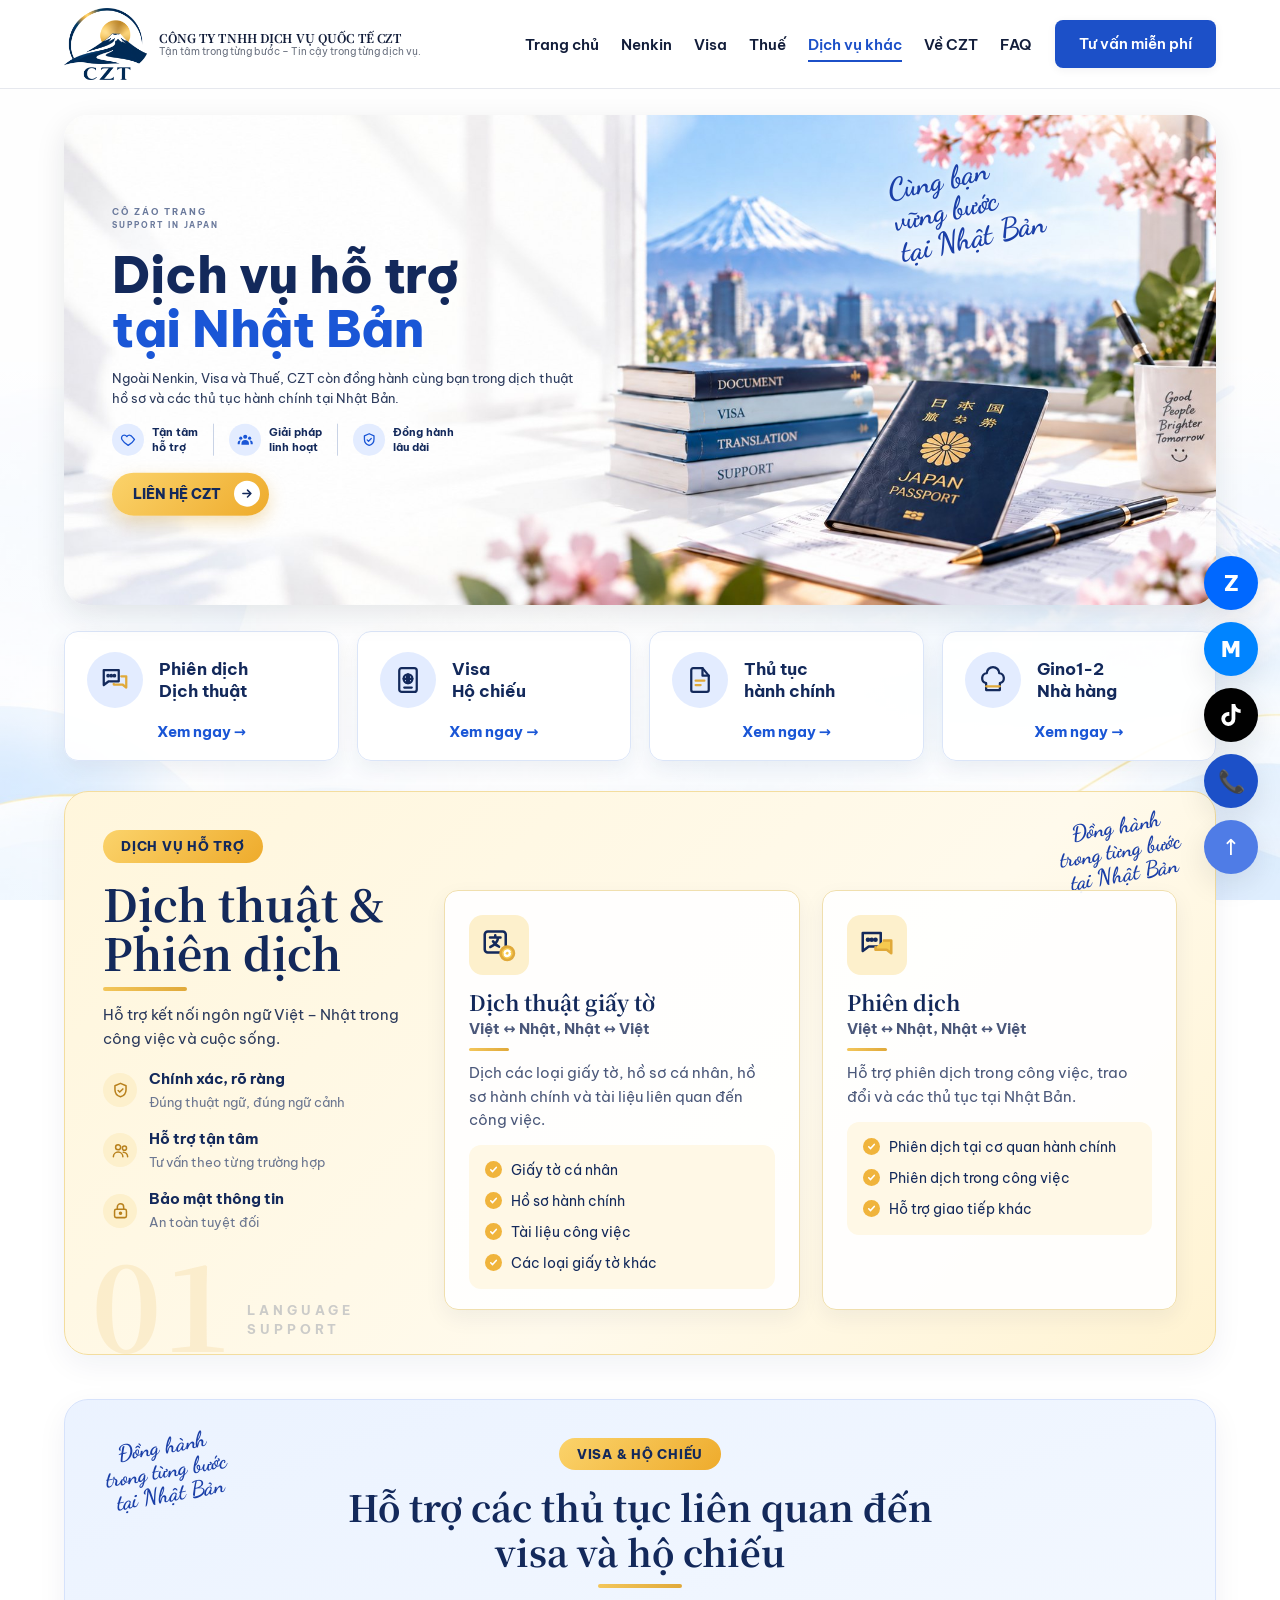
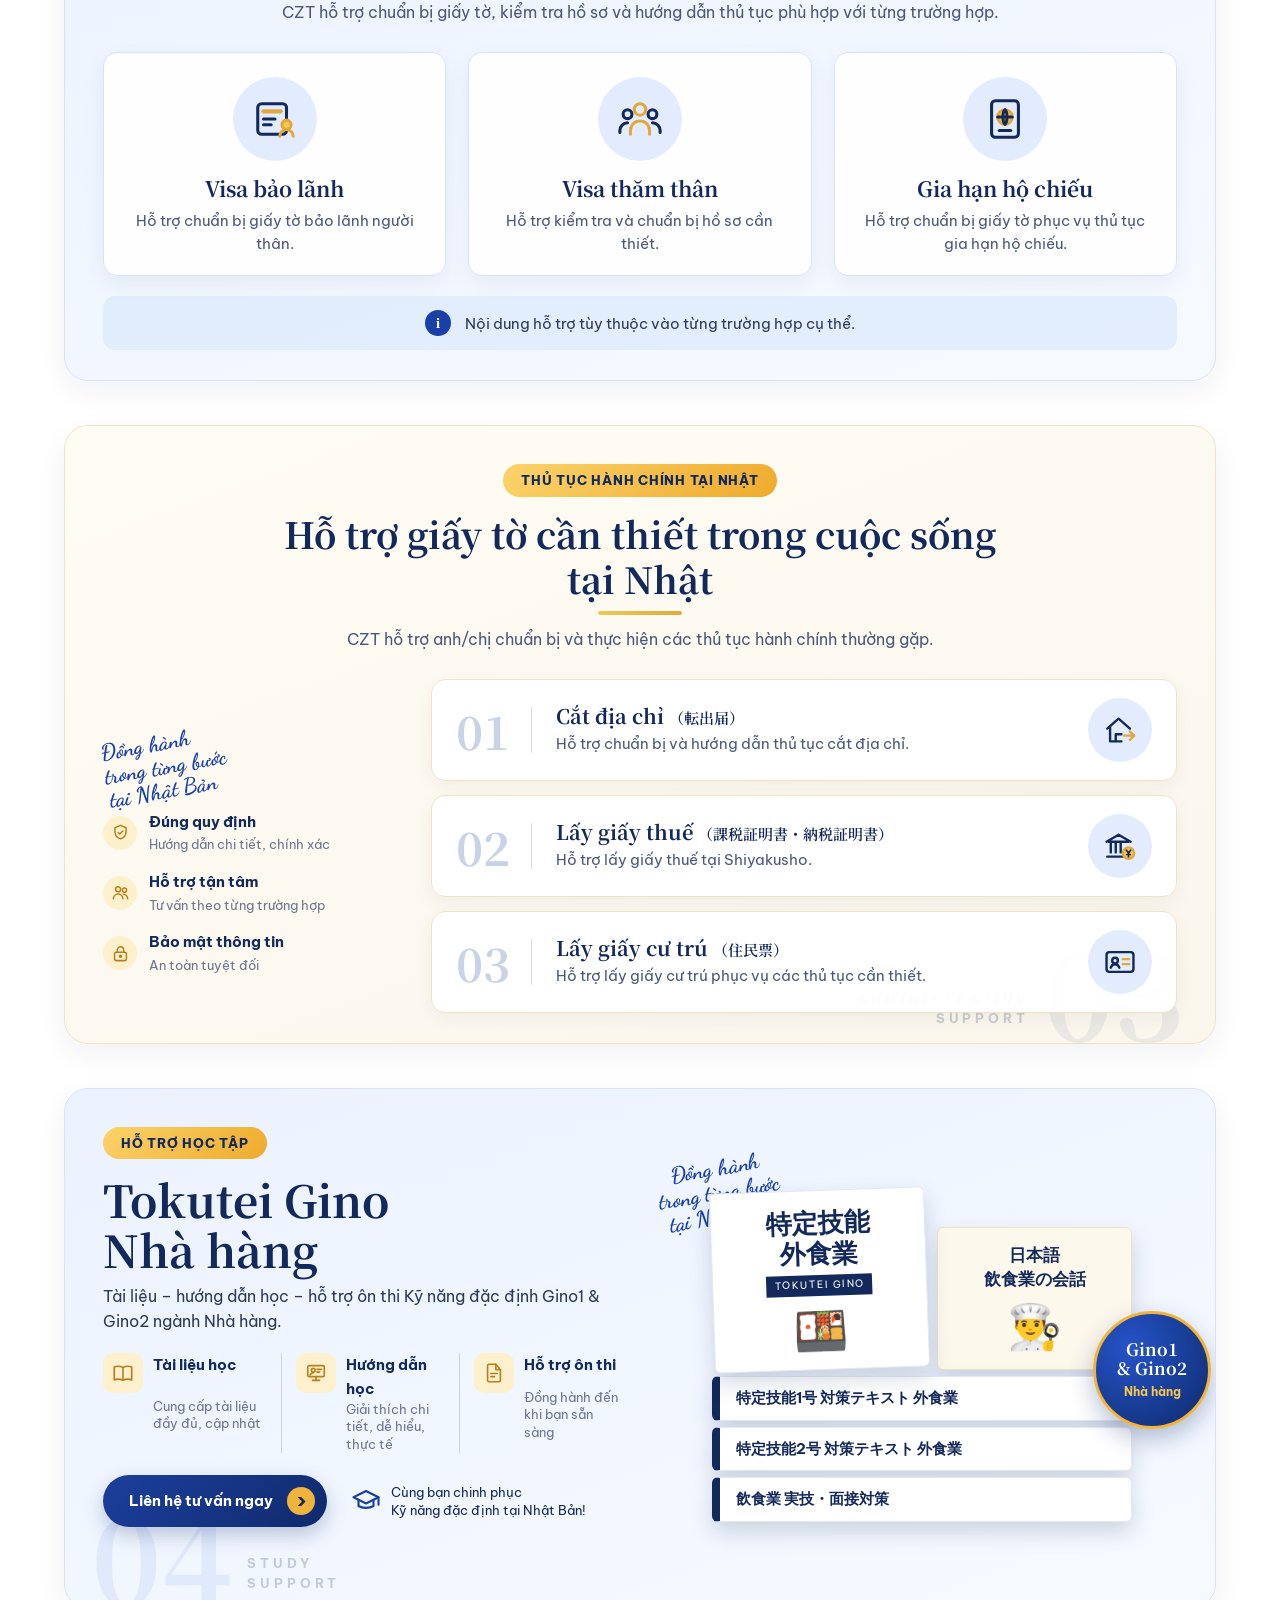
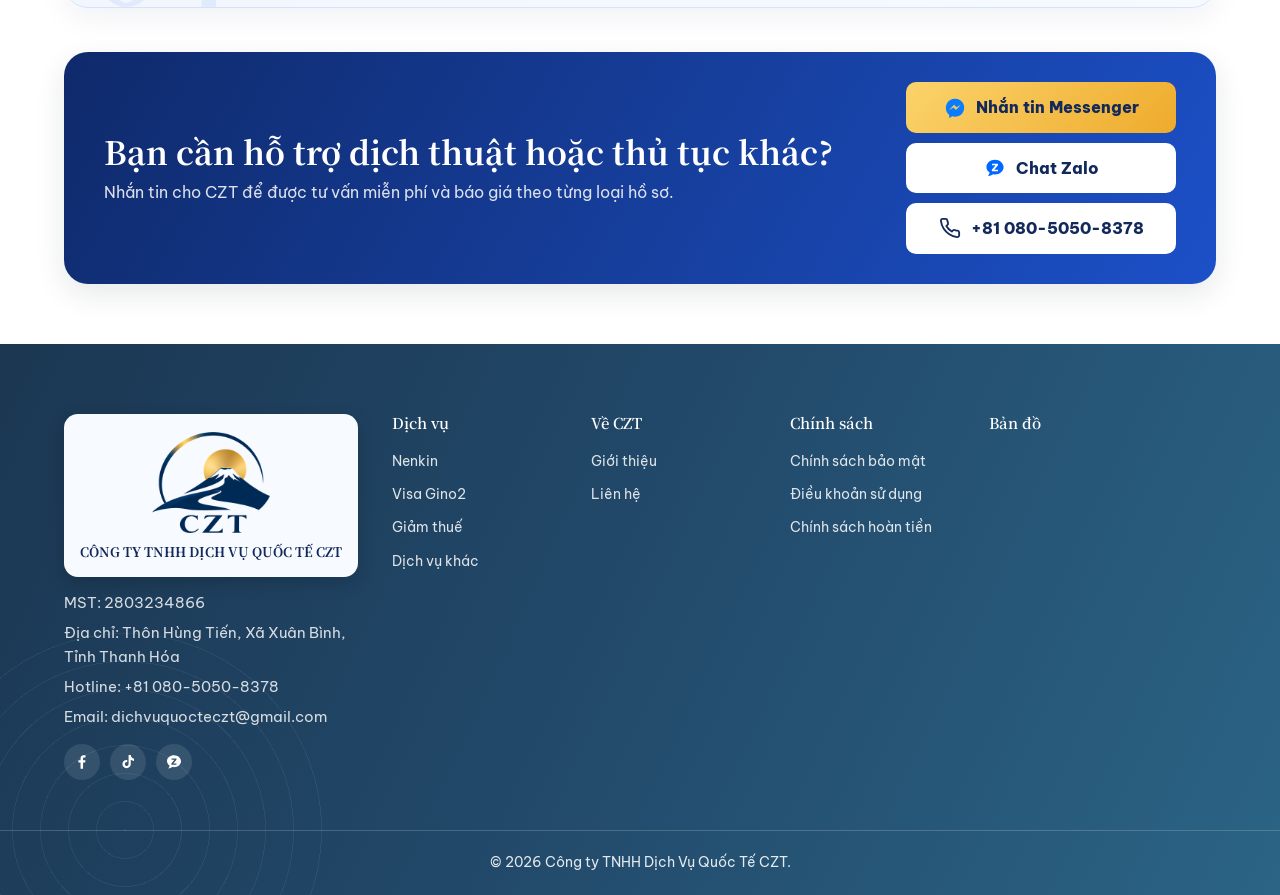
==== commit 9b31fd9e: "change text copyright" ====
--- a/dich-vu-khac.html
+++ b/dich-vu-khac.html
@@ -280,7 +280,7 @@
   </div>
   <div class="footer__bottom">
     <div class="container">
-      <p>&copy; <span id="year"></span> CZT. Bản quyền thuộc về Công ty TNHH Dịch Vụ Quốc Tế CZT.</p>
+      <p>&copy; <span id="year"></span>  Công ty TNHH Dịch Vụ Quốc Tế CZT.</p>
     </div>
   </div>
 </footer>
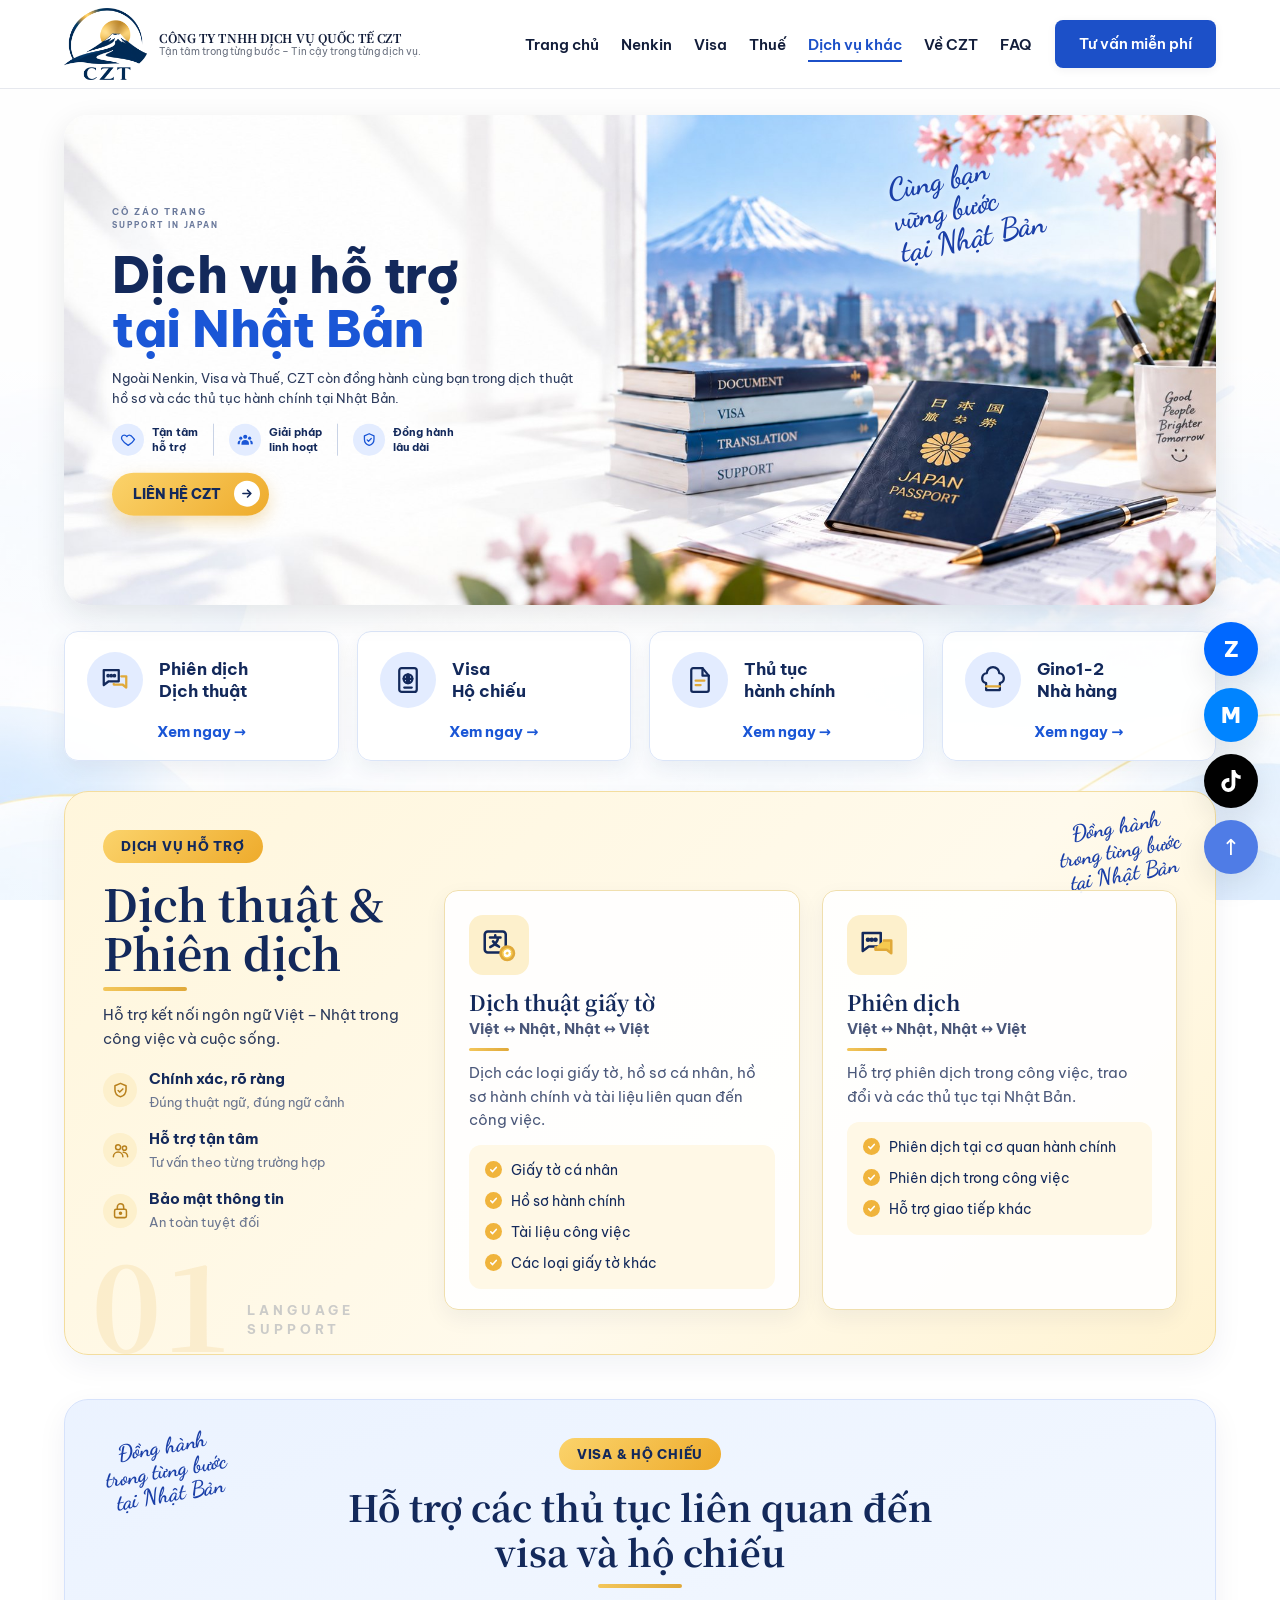
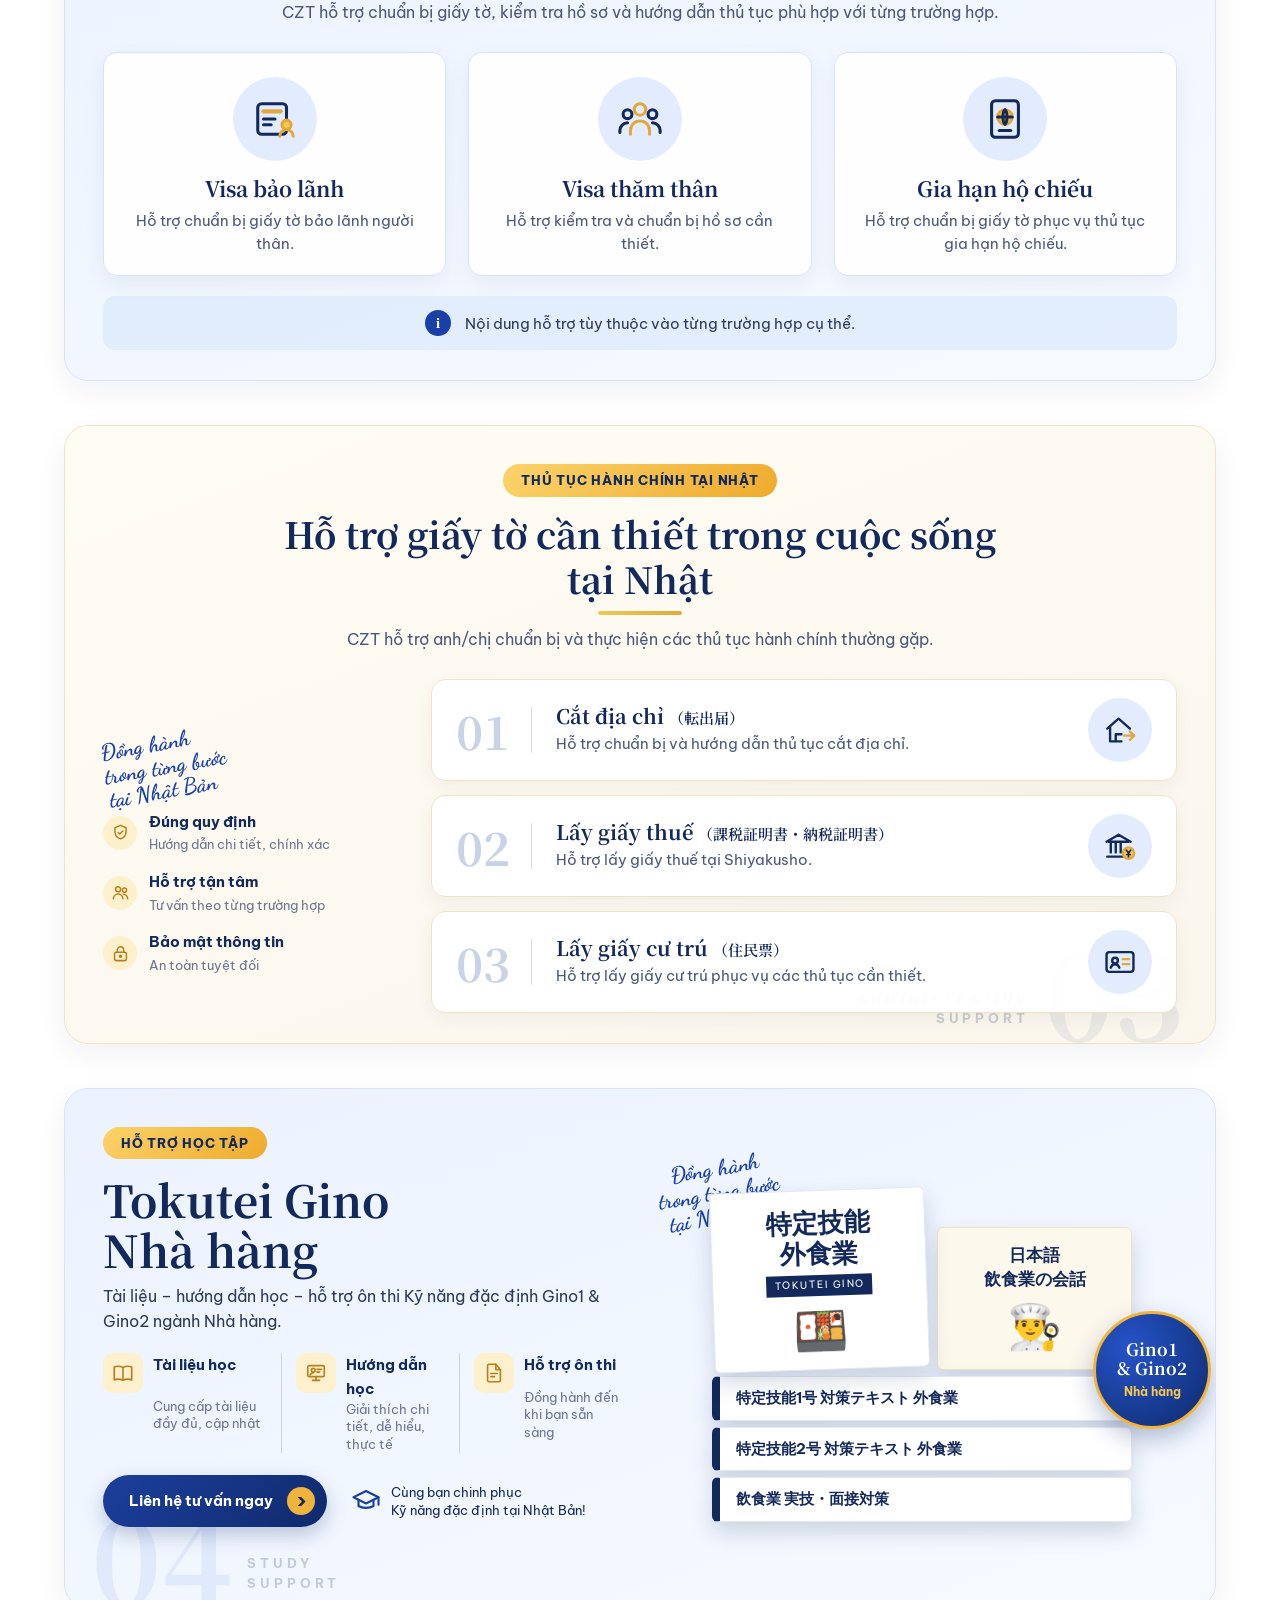
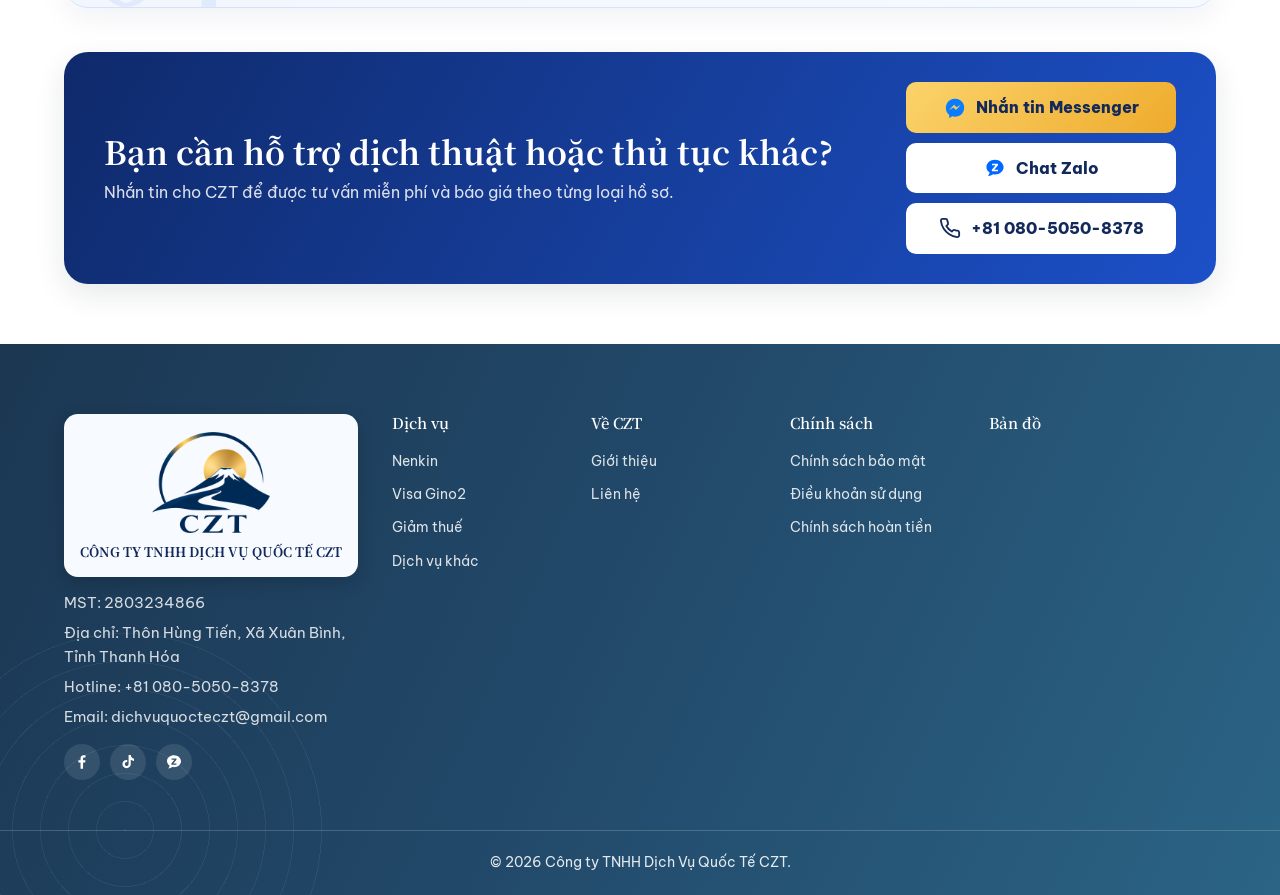
==== commit 64644eb9: "1. đổi 66.000đ -> 6.500.000đ 2. xoá icon phone call" ====
--- a/dich-vu-khac.html
+++ b/dich-vu-khac.html
@@ -56,7 +56,6 @@
   <a href="https://www.tiktok.com/@tokuteicozaotrang?_r=1&amp;_t=ZS-99YONA8zto4" target="_blank" rel="noopener" class="fab fab--tiktok" title="TikTok" aria-label="TikTok">
     <svg viewBox="0 0 448 512" width="22" height="22" fill="currentColor" aria-hidden="true"><path d="M448 209.9a210.1 210.1 0 0 1-122.8-39.3V349.4A162.6 162.6 0 1 1 185 188.3V278.2a74.6 74.6 0 1 0 52.2 71.2V0l88 0a121.2 121.2 0 0 0 1.9 22.2h0A122.2 122.2 0 0 0 381 102.4a121.4 121.4 0 0 0 67 20.1z"/></svg>
   </a>
-  <a href="tel:+818050508378" class="fab fab--phone" title="Gọi điện"><i data-icon="phone"></i></a>
   <button class="fab fab--top" id="backToTop" title="Lên đầu trang"><i data-icon="up"></i></button>
 </div>
 
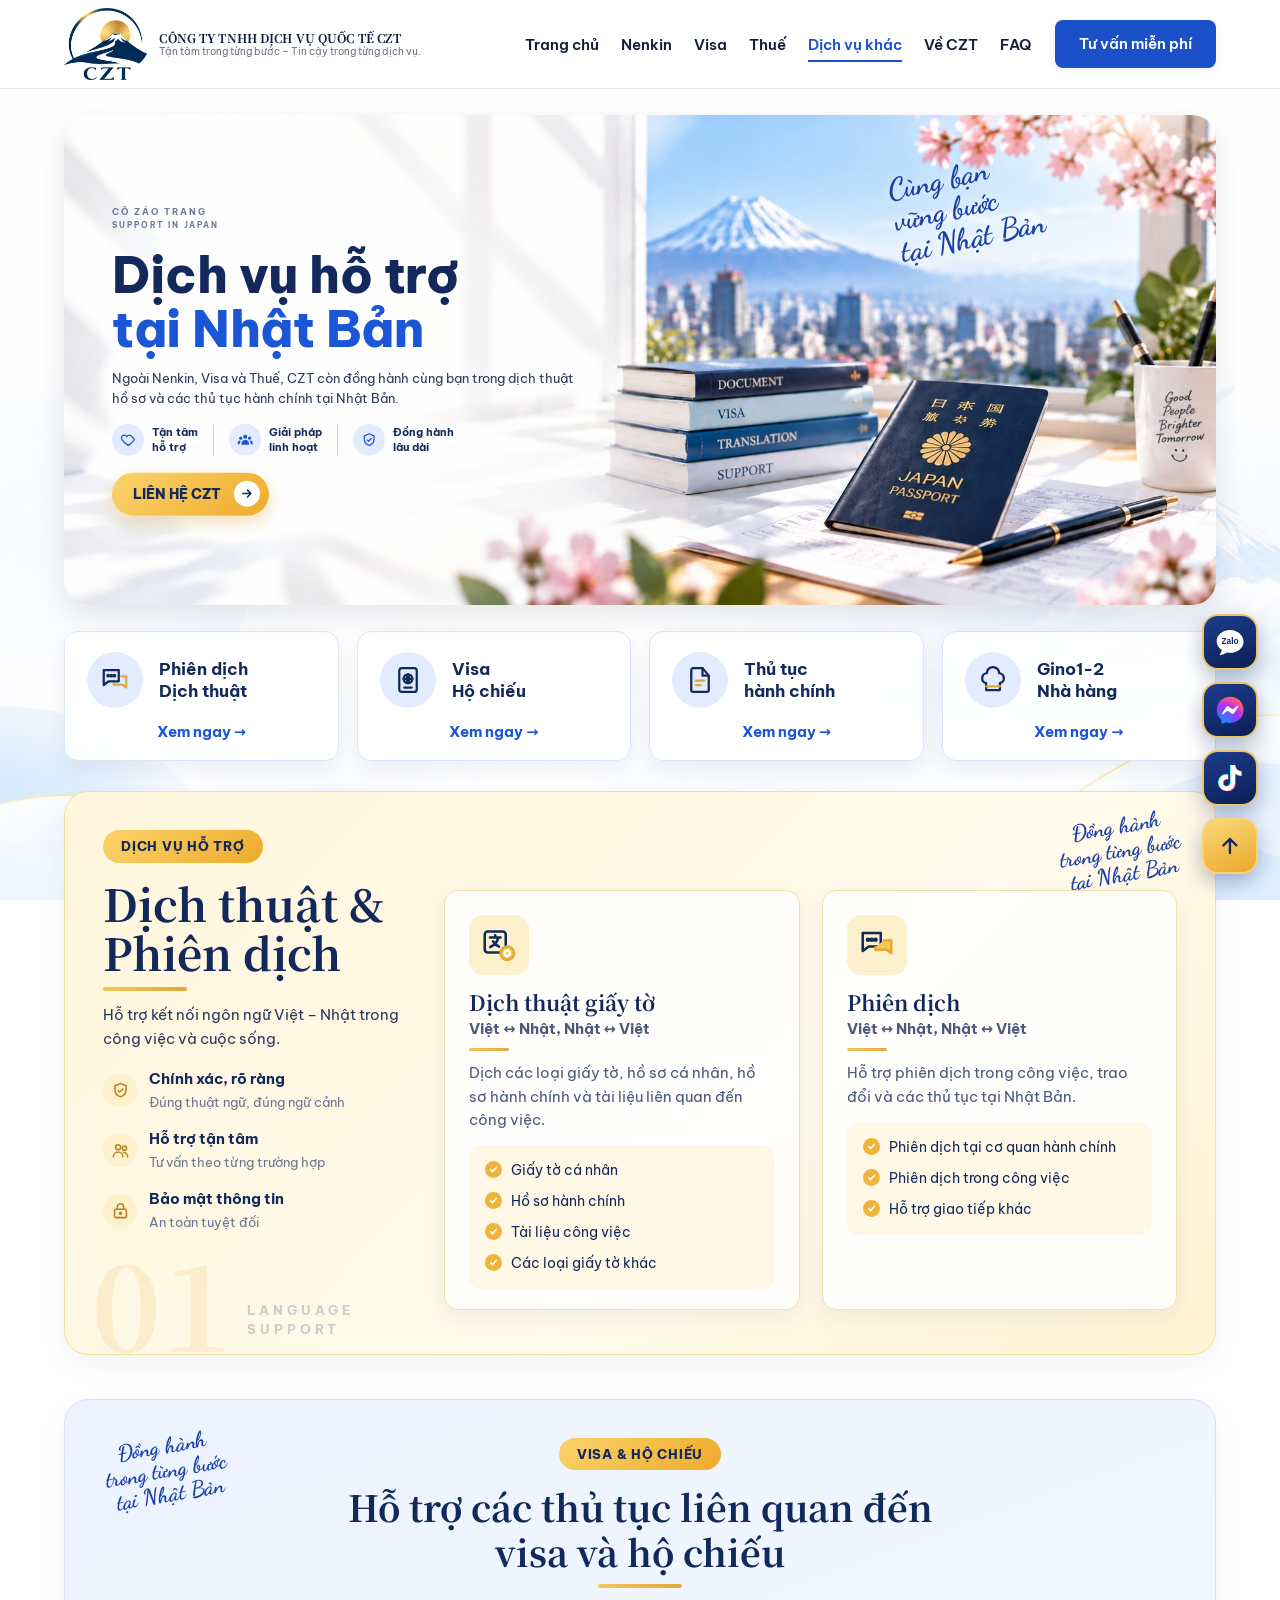
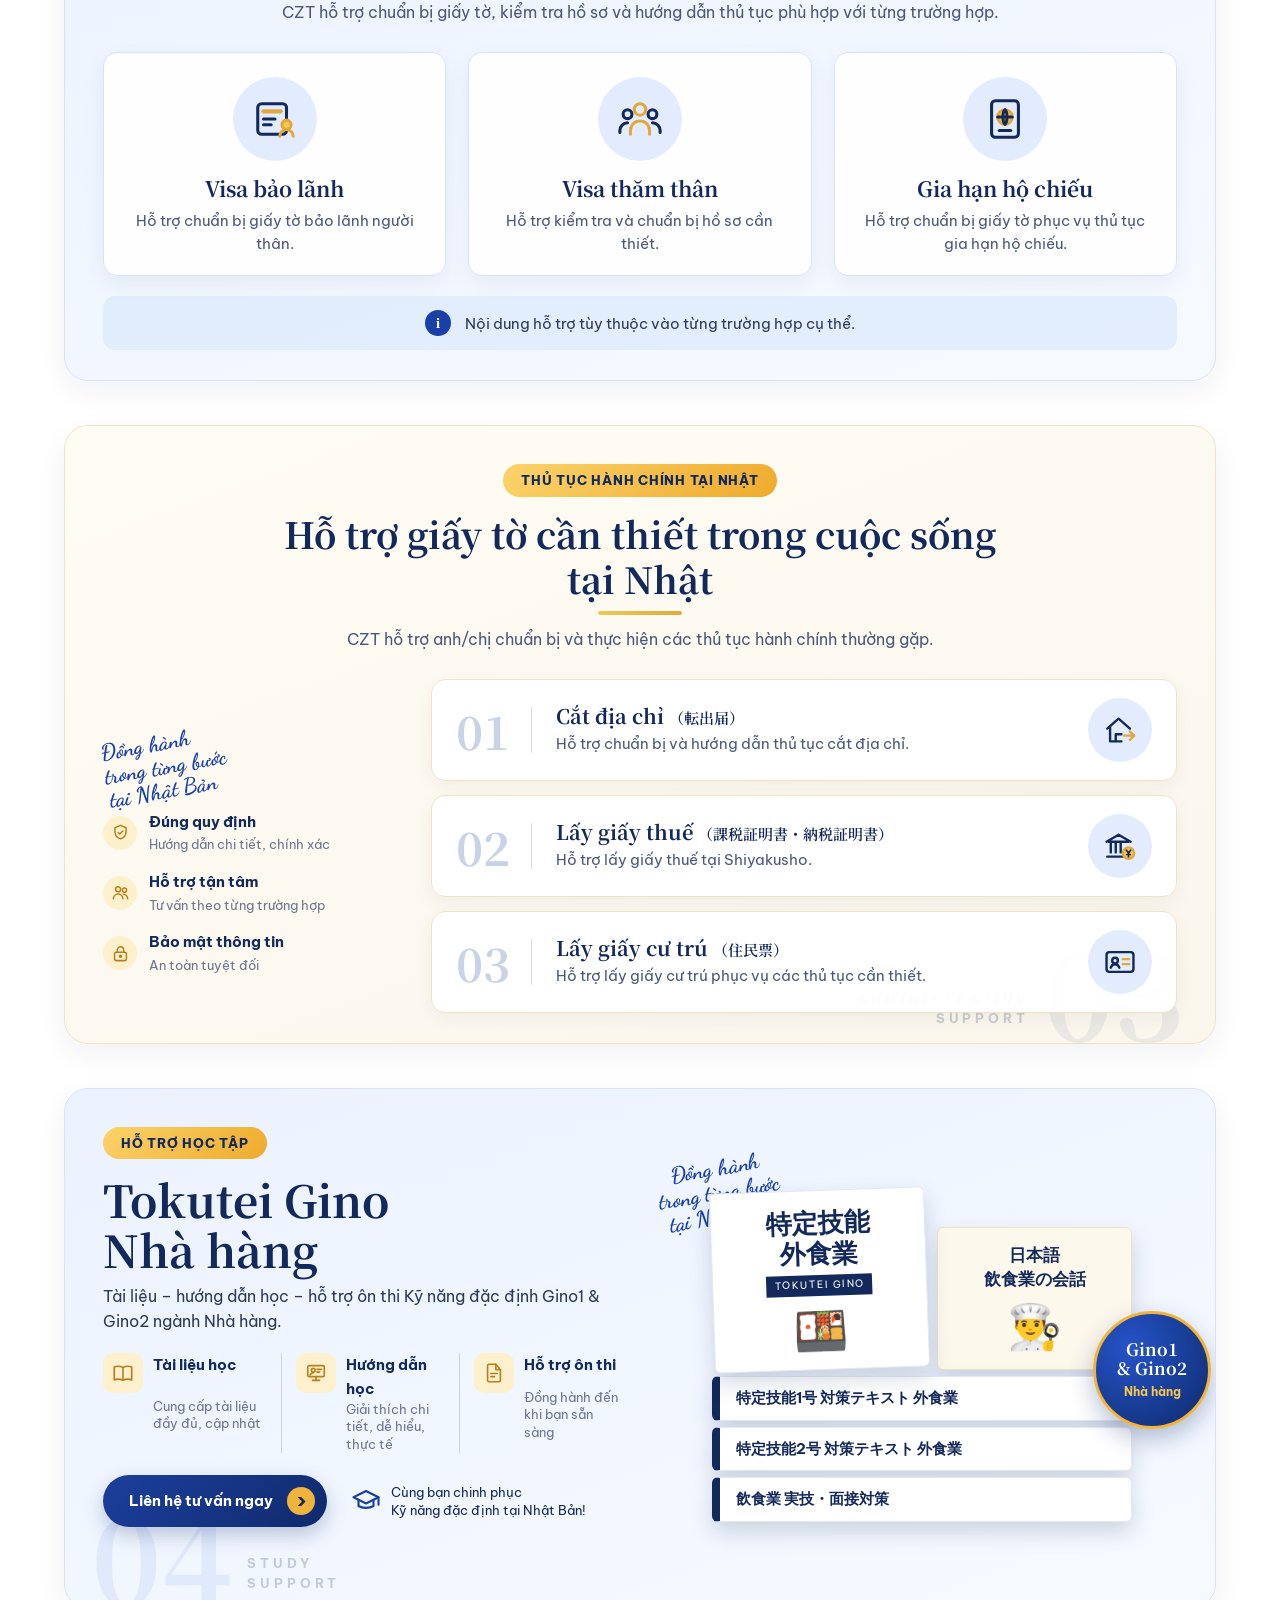
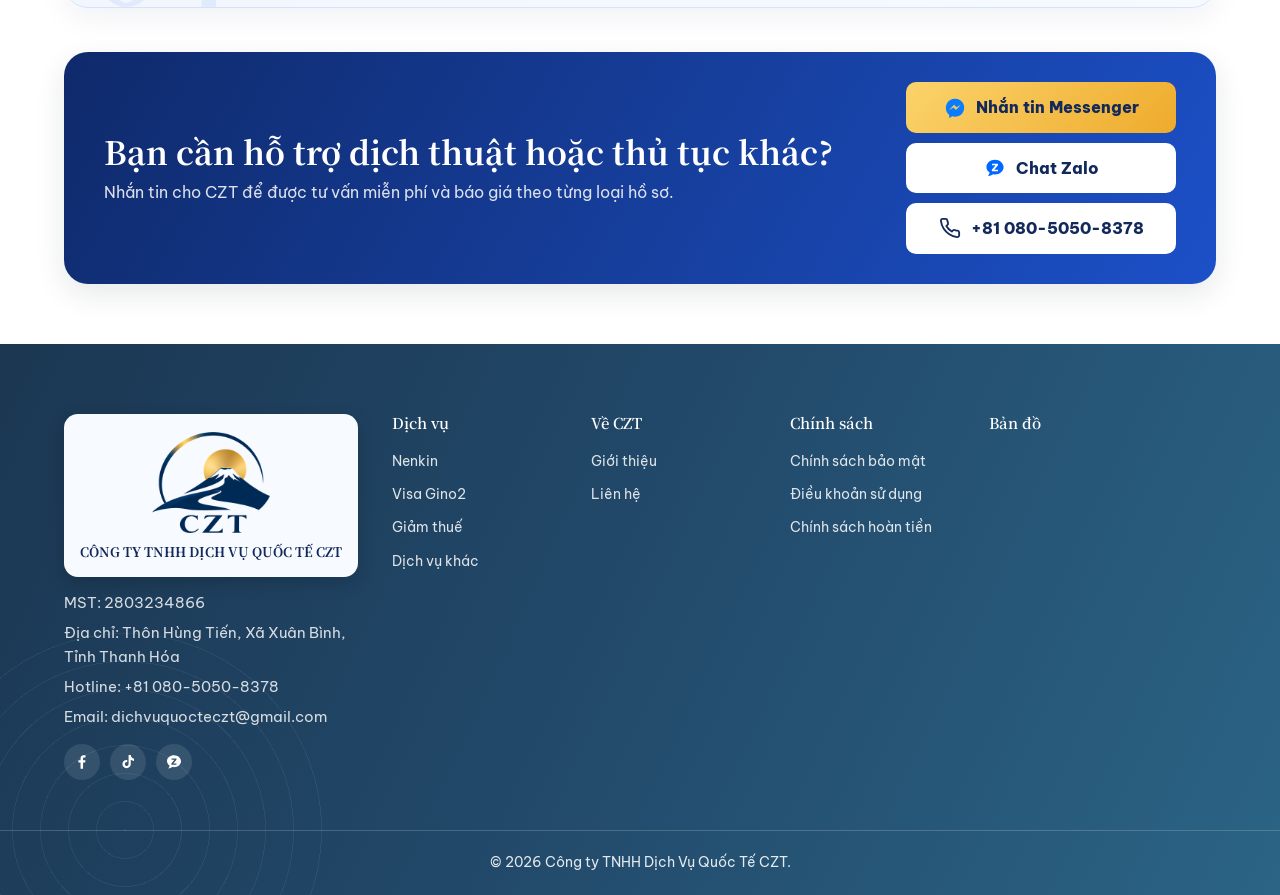
==== commit ee612b1c: "fix review 20/10/2026" ====
--- a/dich-vu-khac.html
+++ b/dich-vu-khac.html
@@ -13,7 +13,7 @@
 <link rel="preconnect" href="https://fonts.googleapis.com">
 <link rel="preconnect" href="https://fonts.gstatic.com" crossorigin>
 <link href="https://fonts.googleapis.com/css2?family=Be+Vietnam+Pro:wght@400;500;600;700;800&family=Comfortaa:wght@500;600;700&family=Noto+Serif+JP:wght@600;700&family=Dancing+Script:wght@600;700&display=swap" rel="stylesheet">
-<link rel="stylesheet" href="css/style.css?v=20261006u">
+<link rel="stylesheet" href="css/style.css?v=20261020b">
 </head>
 <body class="dk-page">
 
@@ -51,12 +51,10 @@
 
 <!-- Floating action buttons -->
 <div class="floating-actions">
-  <a href="https://zalo.me/g/d9w8djm0zfuvlax0gopg" target="_blank" rel="noopener" class="fab fab--zalo" title="Chat Zalo"><i data-icon="zalo"></i></a>
-  <a href="https://m.me/tokuteicozaotrang" target="_blank" rel="noopener" class="fab fab--mess" title="Messenger"><i data-icon="messenger"></i></a>
-  <a href="https://www.tiktok.com/@tokuteicozaotrang?_r=1&amp;_t=ZS-99YONA8zto4" target="_blank" rel="noopener" class="fab fab--tiktok" title="TikTok" aria-label="TikTok">
-    <svg viewBox="0 0 448 512" width="22" height="22" fill="currentColor" aria-hidden="true"><path d="M448 209.9a210.1 210.1 0 0 1-122.8-39.3V349.4A162.6 162.6 0 1 1 185 188.3V278.2a74.6 74.6 0 1 0 52.2 71.2V0l88 0a121.2 121.2 0 0 0 1.9 22.2h0A122.2 122.2 0 0 0 381 102.4a121.4 121.4 0 0 0 67 20.1z"/></svg>
-  </a>
-  <button class="fab fab--top" id="backToTop" title="Lên đầu trang"><i data-icon="up"></i></button>
+  <a href="https://zalo.me/g/d9w8djm0zfuvlax0gopg" target="_blank" rel="noopener" class="fab fab--zalo" data-tip="Zalo" aria-label="Chat Zalo"><svg viewBox="0 0 48 48" aria-hidden="true"><path fill="#fff" d="M24 6C13 6 4 13.4 4 22.6c0 5.3 3 10 7.6 13-.3 2.3-1.3 4.6-2.9 6.4-.5.6-.1 1.5.7 1.4 4.2-.7 7.6-2.3 9.8-3.8 1.5.3 3.1.4 4.8.4 11 0 20-7.4 20-16.6S35 6 24 6z"/><text x="24" y="27.5" text-anchor="middle" font-family="Arial, sans-serif" font-weight="800" font-size="12.5" fill="#0d2a66">Zalo</text></svg></a>
+  <a href="https://m.me/tokuteicozaotrang" target="_blank" rel="noopener" class="fab fab--mess" data-tip="Messenger" aria-label="Messenger"><svg viewBox="0 0 48 48" aria-hidden="true"><defs><radialGradient id="fabMess" cx="20%" cy="100%" r="110%"><stop offset="0" stop-color="#0099ff"/><stop offset=".6" stop-color="#a033ff"/><stop offset=".9" stop-color="#ff5280"/><stop offset="1" stop-color="#ff7061"/></radialGradient></defs><path fill="url(#fabMess)" d="M24 4C12.7 4 4 12.3 4 23.5c0 5.9 2.4 11 6.4 14.5.3.3.5.7.5 1.2l.1 3.6c0 1.1 1.2 1.9 2.2 1.4l4-1.8c.3-.2.7-.2 1.1-.1 1.8.5 3.7.8 5.7.8 11.3 0 20-8.3 20-19.5S35.3 4 24 4z"/><path fill="#fff" d="M12 29.1l5.9-9.3c.9-1.5 2.9-1.9 4.3-.8l4.7 3.5c.4.3 1 .3 1.4 0l6.3-4.8c.8-.6 1.9.4 1.4 1.2L30.1 28.2c-.9 1.5-2.9 1.9-4.3.8l-4.7-3.5c-.4-.3-1-.3-1.4 0l-6.3 4.8c-.8.6-1.9-.4-1.4-1.2z"/></svg></a>
+  <a href="https://www.tiktok.com/@tokuteicozaotrang?_r=1&amp;_t=ZS-99YONA8zto4" target="_blank" rel="noopener" class="fab fab--tiktok" data-tip="TikTok" aria-label="TikTok"><svg viewBox="0 0 448 512" aria-hidden="true"><path fill="#25f4ee" transform="translate(-14 -10)" d="M448 209.9a210.1 210.1 0 0 1-122.8-39.3V349.4A162.6 162.6 0 1 1 185 188.3V278.2a74.6 74.6 0 1 0 52.2 71.2V0l88 0a121.2 121.2 0 0 0 1.9 22.2h0A122.2 122.2 0 0 0 381 102.4a121.4 121.4 0 0 0 67 20.1z"/><path fill="#fe2c55" transform="translate(14 10)" d="M448 209.9a210.1 210.1 0 0 1-122.8-39.3V349.4A162.6 162.6 0 1 1 185 188.3V278.2a74.6 74.6 0 1 0 52.2 71.2V0l88 0a121.2 121.2 0 0 0 1.9 22.2h0A122.2 122.2 0 0 0 381 102.4a121.4 121.4 0 0 0 67 20.1z"/><path fill="#fff" d="M448 209.9a210.1 210.1 0 0 1-122.8-39.3V349.4A162.6 162.6 0 1 1 185 188.3V278.2a74.6 74.6 0 1 0 52.2 71.2V0l88 0a121.2 121.2 0 0 0 1.9 22.2h0A122.2 122.2 0 0 0 381 102.4a121.4 121.4 0 0 0 67 20.1z"/></svg></a>
+  <button class="fab fab--top" id="backToTop" data-tip="Lên đầu trang" aria-label="Lên đầu trang"><svg viewBox="0 0 24 24" fill="none" stroke="currentColor" stroke-width="2.4" stroke-linecap="round" stroke-linejoin="round" aria-hidden="true"><path d="M12 19V5M5.5 11.5L12 5l6.5 6.5"/></svg></button>
 </div>
 
 <!-- ============ BANNER DỊCH VỤ KHÁC ============ -->
--- a/css/style.css
+++ b/css/style.css
@@ -371,8 +371,6 @@
   padding: 28px 26px; border-radius: var(--radius-lg);
   border: 1px solid var(--color-border); box-shadow: var(--shadow-md);
 }
-#ho-so-can-chuan-bi { background: linear-gradient(160deg, #f2fbf7 0%, #fbfefd 100%); border-color: rgba(15,157,120,0.14); }
-#tra-cuu-ho-so     { background: linear-gradient(160deg, #f8f4fe 0%, #fdfbff 100%); border-color: rgba(124,58,237,0.14); }
 .nenkin-tool-card__title {
   margin-bottom: 18px;
   font-family: var(--font-body);
@@ -904,13 +902,85 @@
   width: 100%; height: auto; display: block;
   border-radius: var(--radius-lg); box-shadow: var(--shadow-md);
 }
-/* Desktop: 3 nút đè lên khoảng trống cột trái của banner.
-   Khoảng trống đo được từ ảnh: 57.5% -> 70% chiều cao, ngang tới 44.7% (giữa dòng subtitle
-   và hàng 4 icon). Neo cả top/bottom + justify-content:center để nút luôn
-   cân giữa khoảng trống dù cỡ nút có thay đổi. */
-.nk-banner__actions {
-  position: absolute; left: 5.2%; top: 57.5%; bottom: 30%;
-  display: flex; flex-wrap: nowrap; align-items: center; gap: 0.5cqw;
+/* ===== Banner: nội dung phủ lên khoảng trống cột trái (theo mockup) =====
+   Ảnh 1774x760 (đã cắt bớt khoảng trắng đáy): cột trái trống ~0-46% bề ngang, sạch nhất ~9-80%
+   chiều cao (trên làn sóng xanh nhạt ở góc dưới trái). Neo top/bottom +
+   justify-content:center để khối luôn cân giữa khoảng trống dù cỡ chữ thay đổi. */
+.nk-banner__content {
+  position: absolute; left: 4%; top: 4.5%; bottom: 11%; width: 46%;
+  display: flex; flex-direction: column; justify-content: center; align-items: flex-start;
+  gap: 1cqw; z-index: 2;
+}
+/* Badge vàng bo tròn */
+.nk-banner__badge {
+  align-self: flex-start;
+  display: inline-block; padding: 0.55em 1.4em; border-radius: 999px;
+  background: linear-gradient(135deg, #f7cd57, #e5a722);
+  color: #13295b; font-size: clamp(10px, 1.05cqw, 14px); font-weight: 800;
+  letter-spacing: 0.08em; text-transform: uppercase;
+  box-shadow: 0 4px 14px rgba(224, 169, 58, 0.35);
+}
+/* Tiêu đề serif, chữ "CZT" màu vàng gold */
+.nk-banner__title {
+  font-family: var(--font-display); font-weight: 700; color: var(--color-navy);
+  font-size: clamp(24px, 3.9cqw, 52px); line-height: 1.16; letter-spacing: -0.01em;
+}
+.nk-banner__title span { color: var(--color-gold); }
+/* 2 nhóm con (chữ / nút + số liệu): trên PC hoà vào cột nội dung như một khối */
+.nk-banner__top, .nk-banner__bottom { display: contents; }
+.nk-banner__sub {
+  font-size: clamp(13px, 1.65cqw, 22px); font-weight: 700;
+  color: var(--color-navy-soft); line-height: 1.35;
+}
+/* 3 dòng tick vàng */
+.nk-banner__checks { display: flex; flex-wrap: wrap; gap: 0.5cqw 1.5cqw; }
+.nk-banner__checks li {
+  display: flex; align-items: center; gap: 0.5em; white-space: nowrap;
+  font-size: clamp(11px, 1.1cqw, 15px); font-weight: 600; color: var(--color-navy-soft);
+}
+.nk-banner__chk {
+  flex-shrink: 0; width: 1.6em; height: 1.6em; border-radius: 50%;
+  background: linear-gradient(135deg, #f7cd57, #e0a92e); color: #fff;
+  display: inline-flex; align-items: center; justify-content: center;
+}
+.nk-banner__chk svg { width: 0.95em; height: 0.95em; display: block; }
+/* Nút CTA vàng: icon chat nền navy - chữ navy - mũi tên */
+.nk-banner .nk-cta--gold {
+  background: linear-gradient(135deg, #f7cd57, #e5a722);
+  color: #13295b; font-size: clamp(13px, 1.45cqw, 19px);
+  padding: 0.8em 0.75em; box-shadow: 0 0.4em 1.1em rgba(194, 138, 20, 0.35);
+}
+.nk-banner .nk-cta--gold .nk-cta__ic { background: #13295b; color: #fff; }
+.nk-banner .nk-cta--gold .nk-cta__ic svg { width: 1.3em; height: 1.3em; }
+/* Hàng số liệu: 2.000+ khách hàng | Tra cứu tiến độ online */
+.nk-banner__stats { display: flex; align-items: center; flex-wrap: wrap; gap: 0.8cqw 1.4cqw; }
+.nk-banner__stat { display: flex; align-items: center; gap: 0.5em; color: var(--color-navy); }
+.nk-banner__stat > svg { width: 1.8em; height: 1.8em; flex-shrink: 0; color: #1a3fa8; }
+.nk-banner__stat-txt strong {
+  display: block; font-family: var(--font-display); font-weight: 700;
+  font-size: clamp(15px, 1.85cqw, 26px); line-height: 1.1; color: var(--color-navy);
+}
+.nk-banner__stat-txt small {
+  display: block; font-size: clamp(10px, 1.05cqw, 14px); font-weight: 600;
+  color: #4b587a; line-height: 1.25;
+}
+.nk-banner__stat--link strong { font-size: clamp(13px, 1.5cqw, 20px); }
+.nk-banner__stat-div { width: 1px; height: 2.6em; background: rgba(18, 29, 58, 0.22); }
+/* Bubble thoại viết tay góc phải trên ảnh */
+.nk-banner__bubble {
+  position: absolute; right: 7%; top: 4.1%; z-index: 2;
+  background: #fff; border: 2px solid var(--color-navy); border-radius: 1em;
+  padding: 0.7em 1.1em; text-align: center;
+  font-family: 'Dancing Script', cursive; font-weight: 700;
+  font-size: clamp(11px, 1.45cqw, 19px); line-height: 1.25; color: var(--color-navy);
+  box-shadow: 0 8px 22px rgba(16, 25, 43, 0.22);
+  transform: rotate(-4deg);
+}
+.nk-banner__bubble::after {
+  content: ""; position: absolute; left: 24%; bottom: -9px;
+  width: 14px; height: 14px; background: #fff;
+  border-right: 2px solid var(--color-navy); border-bottom: 2px solid var(--color-navy);
+  transform: rotate(45deg);
 }
 /* Nút CTA dạng pill: badge icon tròn bên trái - chữ in hoa - mũi tên phải */
 .nk-cta {
@@ -931,11 +1001,15 @@
 .nk-cta__label { flex: 1; text-align: center; }
 .nk-cta__arrow { flex-shrink: 0; display: inline-flex; opacity: 0.9; }
 .nk-cta__arrow svg { width: 0.8em; height: 0.8em; display: block; }
-/* 861-1150px: khoảng trống trên ảnh không đủ chỗ cho 3 nút (cỡ chữ đã chạm mức tối thiểu)
-   -> đưa hàng nút xuống ngay dưới banner, cỡ chữ đọc được */
+/* 861-1150px: cột trái trên ảnh không còn đủ chỗ cho cả khối nội dung
+   -> đưa khối xuống ngay dưới banner, cỡ chữ đọc được */
 @media (min-width: 861px) and (max-width: 1150px) {
-  .nk-banner__actions { position: static; justify-content: center; gap: 12px; margin-top: 14px; }
+  .nk-banner__content {
+    position: static; width: 100%; margin-top: 18px;
+    align-items: flex-start; gap: 12px;
+  }
   .nk-banner .nk-cta { font-size: 13px; }
+  .nk-banner .nk-cta--gold { font-size: 16px; }
 }
 
 .nk-cta--blue { background: linear-gradient(135deg, #2f63e0, #1a3fa8); color: #fff; }
@@ -953,12 +1027,31 @@
       url('../assets/docs/nenkin/bg-mobile.png');
   }
   .nk-banner { padding: 16px 0 4px; }
-  /* Mobile: xếp dọc vào vùng trời trống giữa banner (dưới laptop, trên card 2000+).
-     Khoảng trống đo được từ ảnh: 36.6% -> 59.5% chiều cao. */
-  .nk-banner__actions {
-    left: 9%; right: 9%; top: 36.6%; bottom: 40.5%;
-    flex-direction: column; align-items: stretch; justify-content: center; gap: 1.9cqw;
+  /* Mobile: ảnh tỷ lệ 2:1 thu nhỏ (~187px cao trên 375px màn hình) -> đưa khối
+     nội dung + CTA xuống dưới ảnh, full-width, dấu tick được phép xuống dòng. */
+  .nk-banner__content {
+    position: static; width: 100%; margin-top: 16px;
+    align-items: stretch; gap: 12px;
   }
+  /* ảnh mobile 1024x1536: vùng trời trống phía trên (0 -> ~42% chiều cao) chứa
+     badge + tiêu đề + 3 tick; nút CTA và số liệu nằm ngay dưới ảnh */
+  .nk-banner__top {
+    display: flex; flex-direction: column; align-items: flex-start; gap: 1.6cqw;
+    position: absolute; left: 6%; right: 6%; top: 3%; z-index: 2;
+  }
+  .nk-banner__bottom { display: flex; flex-direction: column; align-items: stretch; gap: 12px; }
+  .nk-banner__badge { font-size: clamp(10px, 3cqw, 13px); }
+  .nk-banner__title { font-size: clamp(19px, 6.3cqw, 30px); }
+  .nk-banner__sub { font-size: clamp(12px, 3.6cqw, 15px); }
+  .nk-banner__checks { gap: 1.2cqw 3.5cqw; }
+  .nk-banner__checks li { font-size: clamp(11.5px, 3.4cqw, 14px); white-space: normal; }
+  .nk-banner .nk-cta--gold { font-size: 15px; width: 100%; justify-content: center; }
+  .nk-banner__stats { gap: 12px 16px; }
+  .nk-banner__stat-txt strong { font-size: 20px; }
+  .nk-banner__stat-txt small { font-size: 12.5px; }
+  .nk-banner__stat--link strong { font-size: 15px; }
+  .nk-banner__stat-div { display: none; }
+  .nk-banner__bubble { display: none; }
   .nk-cta {
     width: 100%; font-size: clamp(13px, 3cqw, 17px);
     padding: 0.95em 0.72em;
@@ -2179,6 +2272,15 @@
 .tx-price__value { font-family: var(--font-display); font-weight: 700; font-size: clamp(42px, 5.4vw, 64px); line-height: 1.05; color: #d19a2c; margin-top: 4px; }
 .tx-price__unit { font-weight: 800; color: #13295b; font-size: 18px; }
 .tx-price__vat { color: #13295b; font-size: 17px; margin-top: 4px; line-height: 1.45; }
+/* Phụ phí phụng dưỡng từ người thứ 5 */
+.tx-extra { display: flex; align-items: center; flex-wrap: wrap; gap: 10px 14px; margin-top: 18px; padding: 12px 22px; border-radius: var(--radius-md); background: #fff9e8; border: 1.5px solid #f1d27f; }
+.tx-extra__ic { flex-shrink: 0; width: 42px; height: 42px; border-radius: 50%; background: #e3ecff; color: #13295b; display: flex; align-items: center; justify-content: center; }
+.tx-extra__ic svg { width: 24px; height: 24px; }
+.tx-extra__label { color: #13295b; font-size: 16px; }
+.tx-extra__price { padding: 5px 14px; border-radius: 999px; background: #fde9b4; color: #b8801c; font-weight: 800; font-size: 16px; white-space: nowrap; }
+.tx-extra__note { flex: 1 1 260px; padding-left: 16px; border-left: 1px solid #e6d6a8; color: #4b587a; font-size: 14px; }
+@media (max-width: 560px) { .tx-extra__note { padding-left: 0; border-left: 0; flex-basis: 100%; } .tx-extra { padding: 12px 14px; } }
+.tx-pay { margin-top: 12px !important; }
 .tx-pay { display: flex; gap: 18px; align-items: flex-start; margin-top: 18px; padding: 16px 22px; border-radius: var(--radius-md); background: #fff9e8; border: 1.5px solid #f1d27f; }
 .tx-pay__ic { flex-shrink: 0; width: 54px; height: 54px; border-radius: 50%; background: #e3ecff; color: #13295b; display: flex; align-items: center; justify-content: center; }
 .tx-pay__ic svg { width: 28px; height: 28px; }
@@ -2973,3 +3075,158 @@
   .nn-head p br { display: none; }
   .nn-doc__btn { font-size: 12.5px; padding: 8px 4px; }
 }
+
+/* ---- Nenkin: quy trình 6 trạng thái + chip trạng thái + Vì sao chọn CZT (mockup 10/2026) ---- */
+.nn-steps { grid-template-columns: repeat(6, minmax(0, 1fr)); }
+.nn-step__label { font-size: 12.5px; }
+.nn-chip { display: inline-block; padding: 2px 12px; border-radius: 6px; font-weight: 700; line-height: 1.6; }
+.nn-chip--1 { background: #e6e9ef; color: #13295b; }
+.nn-chip--2 { background: #fde6a1; color: #6b4a00; }
+.nn-chip--3 { background: #0f6e3c; color: #fff; }
+.nn-chip--4 { background: #f28b82; color: #5a0f0b; }
+.nn-chip--5 { background: #e3d2f4; color: #4a2a72; }
+.nn-chip--6 { background: #c8efcf; color: #0f5a2a; }
+.nn-chip--0 { background: #e6e9ef; color: #13295b; }
+.nn-sec--last { padding-bottom: 60px; }
+.nn-why__grid { display: grid; grid-template-columns: 1fr 1fr 1.35fr 1fr 1fr; gap: 16px; } /* thẻ 3 nhiều chữ hơn nên rộng hơn một chút */
+.nn-why__grid > * { min-width: 0; }
+.nn-why__card { position: relative; display: flex; flex-direction: column; align-items: center; text-align: center; padding: 24px 16px 22px; background: rgba(255, 255, 255, 0.75); border: 1.5px solid #f3dfa8; border-radius: var(--radius-md); box-shadow: 0 6px 18px rgba(19, 41, 91, 0.05); }
+.nn-why__no { position: absolute; left: 14px; top: 14px; width: 28px; height: 28px; border-radius: 50%; background: linear-gradient(135deg, #fbd978, #eeb23c); color: #13295b; font-size: 14px; display: flex; align-items: center; justify-content: center; }
+.nn-why__ic { width: 92px; height: 92px; border-radius: 50%; background: radial-gradient(circle, #fff3cf 0%, #fde9b4 100%); color: #1a3fa8; display: flex; align-items: center; justify-content: center; margin: 8px 0 14px; }
+.nn-why__ic svg { width: 54px; height: 54px; }
+.nn-why__card h3 { font-family: var(--font-body); font-weight: 800; font-size: 17px; line-height: 1.35; color: #13295b; }
+.nn-why__card > i { display: block; width: 30px; height: 3px; border-radius: 3px; background: #e0a93a; margin: 12px auto; }
+.nn-why__card p { font-size: 14.5px; line-height: 1.6; color: #2b3a5c; }
+.nn-why__note { align-self: stretch; text-align: left; padding: 7px 10px; background: #f1f5fc; border-radius: 10px; }
+.nn-why__note + .nn-why__note { margin-top: 6px; }
+.nn-why__note span { display: inline-block; padding: 2px 10px; border-radius: 6px; background: #d6e4ff; color: #13295b; font-size: 11px; font-weight: 800; margin-bottom: 2px; }
+.nn-why__note p { font-size: 11.5px; line-height: 1.4; }
+@media (max-width: 1150px) {
+  .nn-why__grid { grid-template-columns: repeat(3, minmax(0, 1fr)); }
+}
+@media (max-width: 860px) {
+  .nn-steps { grid-template-columns: repeat(3, minmax(0, 1fr)); row-gap: 16px; }
+  .nn-step:nth-child(4)::after { display: block; }
+  .nn-step:nth-child(3)::after { display: none; }
+  .nn-why__grid { grid-template-columns: repeat(2, minmax(0, 1fr)); gap: 10px; }
+  .nn-why__card:nth-child(3) { grid-column: 1 / -1; }
+}
+@media (max-width: 560px) {
+  .nn-why__card { padding: 18px 10px 16px; }
+  .nn-why__ic { width: 70px; height: 70px; }
+  .nn-why__ic svg { width: 40px; height: 40px; }
+  .nn-why__card h3 { font-size: 15px; }
+  .nn-why__card p { font-size: 13px; }
+}
+
+/* Khối Giấy tờ & Tra cứu: nền trắng mờ bo góc trên ảnh nền trang */
+.nn-panel--soft { background: rgba(255, 255, 255, 0.72); border: 1.5px solid #e3eaf7; box-shadow: 0 10px 30px rgba(19, 41, 91, 0.06); }
+.nn-panel--soft .nn-doc { box-shadow: 0 8px 20px rgba(19, 41, 91, 0.09); border: 1.5px solid #e6ebf5; }
+.nn-panel--soft .nn-notice { background: #fffaf0; color: #13295b; border-color: #f0c765; }
+.nn-panel--soft .nn-notice p { color: #2b3a5c; }
+.nn-panel--soft .nn-notice strong { color: #c98a14; border-right-color: #e3dccb; }
+.nn-panel--soft .nn-lookup { background: rgba(255, 250, 238, 0.9); }
+/* Tính tiền: cột phải là ảnh minh hoạ (bấm để mở Messenger), kết quả hiện dưới nút */
+.nn-calc__art2 { display: block; border-radius: var(--radius-md); overflow: hidden; transition: transform .18s ease; }
+.nn-calc__art2:hover { transform: translateY(-2px); }
+.nn-calc__art2 img { width: 100%; height: auto; display: block; }
+.nn-calc__form .nn-calc__result { margin-top: 16px; }
+.nn-step__date { font-size: 11px; font-weight: 700; color: #1a56d6; background: #eef4ff; border-radius: 6px; padding: 1px 6px; white-space: nowrap; }
+.nn-step.is-done .nn-step__date { color: #17946f; background: #e3f6ee; }
+.nn-lookup__date { color: #4b587a; font-size: 13.5px; }
+
+/* ---- Quy trình xử lý hồ sơ: bố cục gọn (số / icon / nhãn / ngày thẳng hàng, nối bằng đường kẻ) ---- */
+.nn-process .nn-steps { align-items: stretch; margin-top: 4px; }
+.nn-process .nn-step { grid-template-rows: 22px 48px 1fr 34px; }
+.nn-process .nn-step {
+  display: grid; grid-template-rows: 22px 48px auto 34px; row-gap: 7px;
+  justify-items: center; align-items: start; padding: 0 4px;
+}
+/* bỏ dấu › cũ, thay bằng đường nối giữa các icon */
+.nn-process .nn-step::after { content: none; display: none; }
+.nn-process .nn-step:not(:last-child)::before {
+  content: ""; position: absolute; top: 53px; left: calc(50% + 28px); right: calc(-50% + 28px);
+  height: 2px; border-radius: 2px; background: #efd9a0;
+}
+.nn-process .nn-step.is-done::before { background: #7fd1ad; }
+.nn-process .nn-step > b { width: 22px; height: 22px; font-size: 11.5px; }
+.nn-process .nn-step.is-done b { background: #17946f; }
+.nn-process .nn-step.is-active b { background: #1a56d6; }
+.nn-process .nn-step__ic { width: 48px; height: 48px; }
+.nn-process .nn-step__label { font-size: 12.5px; line-height: 1.35; align-self: start; }
+.nn-process .nn-step.is-done .nn-step__label { color: #0f6e4c; }
+.nn-process .nn-step__date {
+  align-self: start; display: inline-flex; flex-direction: column; align-items: center; justify-content: center;
+  min-width: 46px; max-width: 100%; padding: 3px 6px; line-height: 1.15; border-radius: 8px;
+  color: #17946f; background: #e3f6ee; border: 1px solid #bfe9d6;
+}
+.nn-process .nn-step__dm { font-size: 12px; font-weight: 800; }
+.nn-process .nn-step__yy { font-size: 10px; font-weight: 600; opacity: 0.85; }
+.nn-process .nn-step.is-active .nn-step__date { color: #fff; background: #1a56d6; border-color: #1a56d6; }
+/* dòng kết quả: trạng thái + ngày trên cùng một hàng, xuống dòng gọn khi hẹp */
+.nn-lookup__msg { display: flex; flex-wrap: wrap; align-items: center; gap: 6px 8px; line-height: 1.5; }
+.nn-lookup__date { font-size: 13px; color: #4b587a; }
+@media (max-width: 860px) {
+  .nn-process .nn-step:nth-child(3)::before { display: none; }
+}
+/* điện thoại: quy trình chuyển thành dòng thời gian dọc (icon trái, nhãn + ngày bên phải) */
+@media (max-width: 560px) {
+  .nn-process .nn-steps { grid-template-columns: 1fr; row-gap: 0; }
+  .nn-process .nn-step {
+    grid-template-columns: 44px 1fr; grid-template-rows: auto auto; column-gap: 12px; row-gap: 3px;
+    justify-items: start; align-items: center; padding: 6px 0; text-align: left;
+  }
+  .nn-process .nn-step b { display: none; }
+  .nn-process .nn-step__ic { width: 44px; height: 44px; grid-column: 1; grid-row: 1 / span 2; }
+  .nn-process .nn-step__label { grid-column: 2; grid-row: 1; align-self: end; font-size: 14px; }
+  .nn-process .nn-step:not(:has(.nn-step__date)) .nn-step__label { grid-row: 1 / span 2; align-self: center; }
+  .nn-process .nn-step__date { grid-column: 2; grid-row: 2; align-self: start; flex-direction: row; gap: 0; padding: 1px 8px; border-radius: 999px; }
+  .nn-process .nn-step__yy::before { content: '/'; }
+  .nn-process .nn-step__yy { font-size: 11px; }
+  .nn-process .nn-step:not(:last-child)::before,
+  .nn-process .nn-step:nth-child(3)::before {
+    display: block; top: 50px; bottom: -6px; left: 21px; right: auto; width: 2px; height: auto;
+  }
+}
+/* display:flex ở trên đè mất thuộc tính hidden -> ẩn lại khi chưa tra cứu */
+.nn-lookup__msg[hidden] { display: none; }
+
+@media (max-width: 860px) { .nn-notice p br, .nn-fbbar p br { display: none; } }
+
+/* ============ Floating actions — ô vuông bo góc navy viền vàng + tooltip khi hover (mockup 10/2026) ============ */
+.floating-actions { gap: 12px; }
+.fab {
+  position: relative; width: 56px; height: 56px; border-radius: 16px; padding: 0;
+  background: linear-gradient(160deg, #1c3c8c, #0b1f55); border: 2px solid #e9c36a;
+  box-shadow: 0 8px 20px rgba(11, 31, 85, 0.3); animation: none;
+  transition: transform .18s ease, box-shadow .18s ease, border-color .18s ease;
+}
+.fab--zalo, .fab--mess, .fab--tiktok, .fab--phone { background: linear-gradient(160deg, #1c3c8c, #0b1f55); }
+.fab svg { width: 62%; height: 62%; display: block; }
+.fab--tiktok svg { width: 50%; height: 50%; }
+.fab--top { background: linear-gradient(160deg, #fcd77a, #eaa82a); color: #13295b; border-color: #f6d27a; }
+.fab--top svg { width: 46%; height: 46%; }
+.fab:hover { transform: translateY(-2px) scale(1.04); border-color: #ffd877; box-shadow: 0 0 0 3px rgba(246, 201, 79, 0.35), 0 10px 24px rgba(11, 31, 85, 0.35); }
+.fab--top.is-visible:hover { transform: translateY(-2px) scale(1.04); }
+/* tooltip trắng bên trái nút */
+.fab[data-tip]::after {
+  content: attr(data-tip); position: absolute; right: calc(100% + 14px); top: 50%;
+  transform: translate(6px, -50%); opacity: 0; pointer-events: none; white-space: nowrap;
+  padding: 8px 14px; border-radius: 10px; background: #fff; color: #13295b;
+  font-size: 14px; font-weight: 700; box-shadow: 0 6px 18px rgba(11, 31, 85, 0.2);
+  transition: opacity .18s ease, transform .18s ease;
+}
+.fab[data-tip]::before {
+  content: ""; position: absolute; right: calc(100% + 8px); top: 50%; width: 12px; height: 12px;
+  background: #fff; transform: translate(6px, -50%) rotate(45deg); opacity: 0; pointer-events: none;
+  transition: opacity .18s ease, transform .18s ease;
+}
+.fab[data-tip]:hover::after, .fab[data-tip]:focus-visible::after { opacity: 1; transform: translate(0, -50%); }
+.fab[data-tip]:hover::before, .fab[data-tip]:focus-visible::before { opacity: 1; transform: translate(0, -50%) rotate(45deg); }
+@media (max-width: 860px) {
+  .floating-actions { gap: 8px; }
+  .fab { width: 40px; height: 40px; border-radius: 12px; border-width: 1.5px; }
+  /* màn cảm ứng không có hover -> ẩn tooltip */
+  .fab[data-tip]::after, .fab[data-tip]::before { display: none; }
+}
+@media (min-width: 1240px) { .nn-fbbar p { white-space: nowrap; font-size: 16px; } }
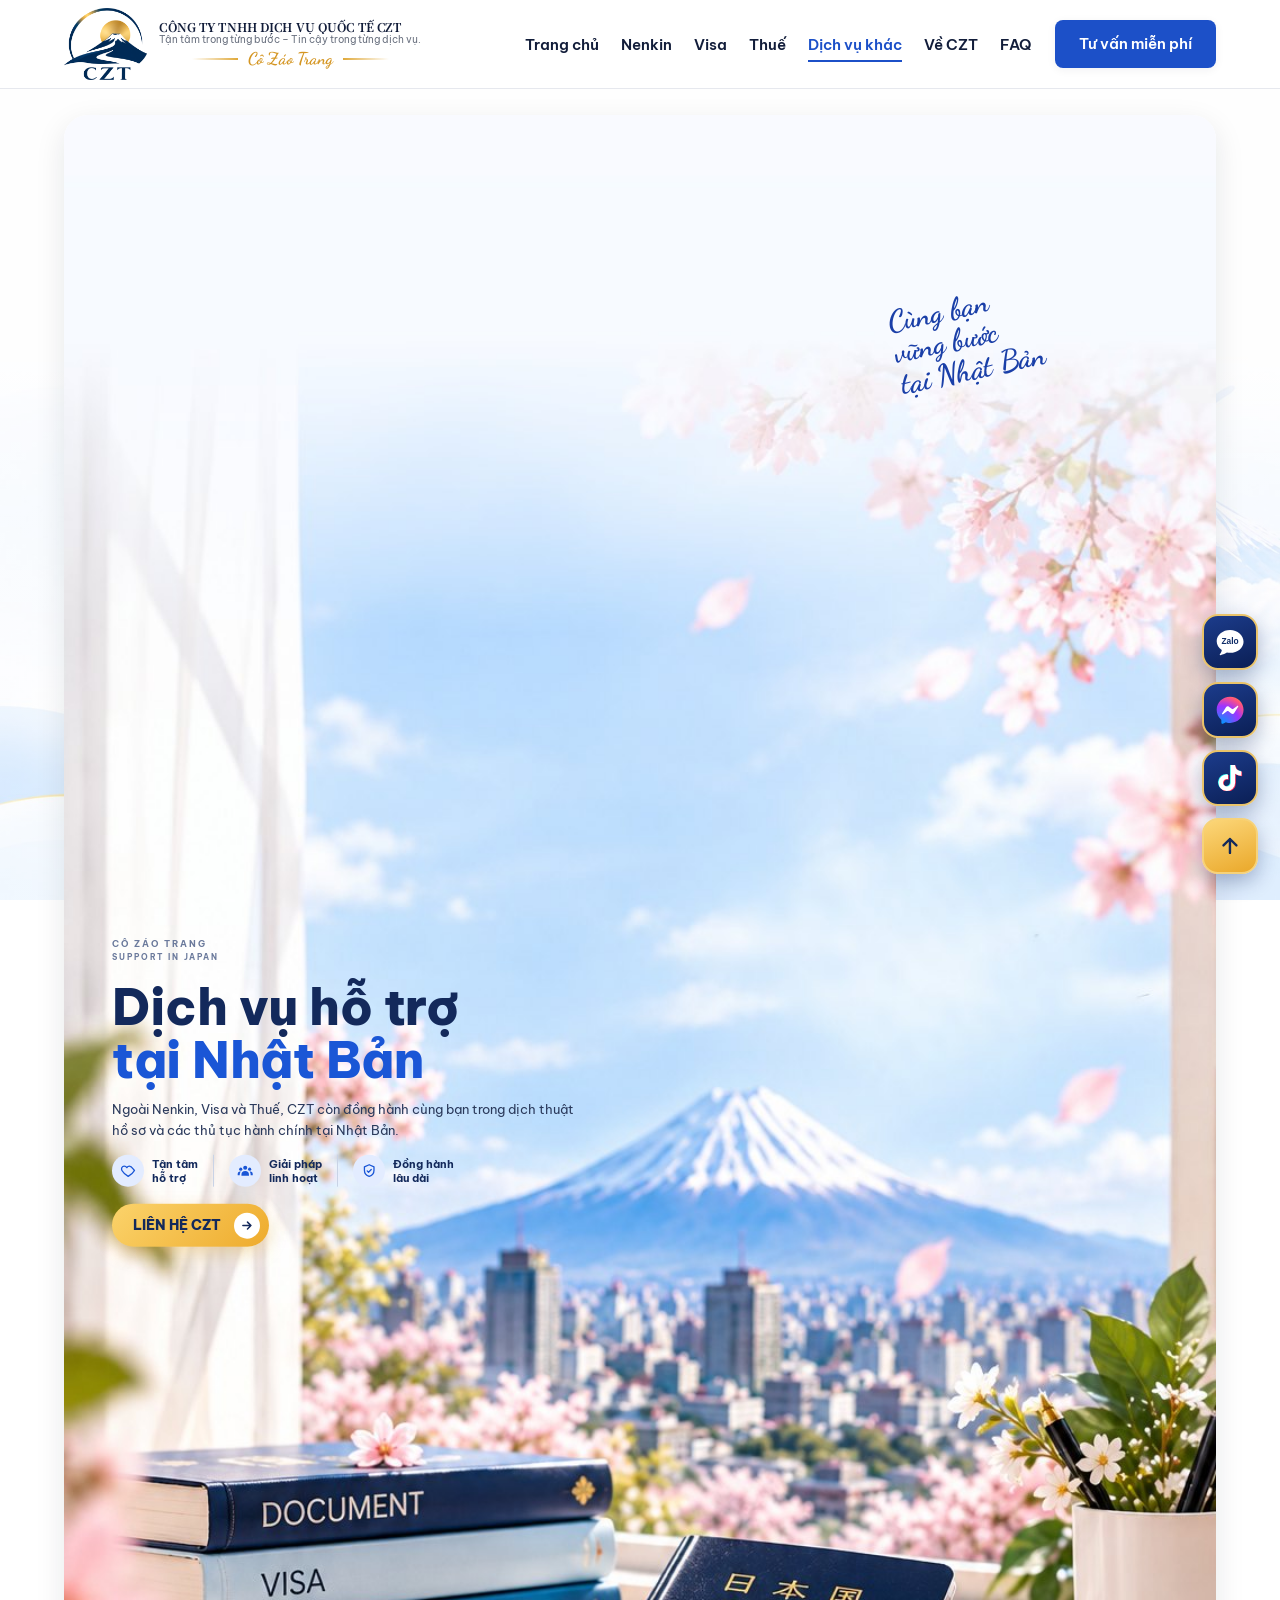
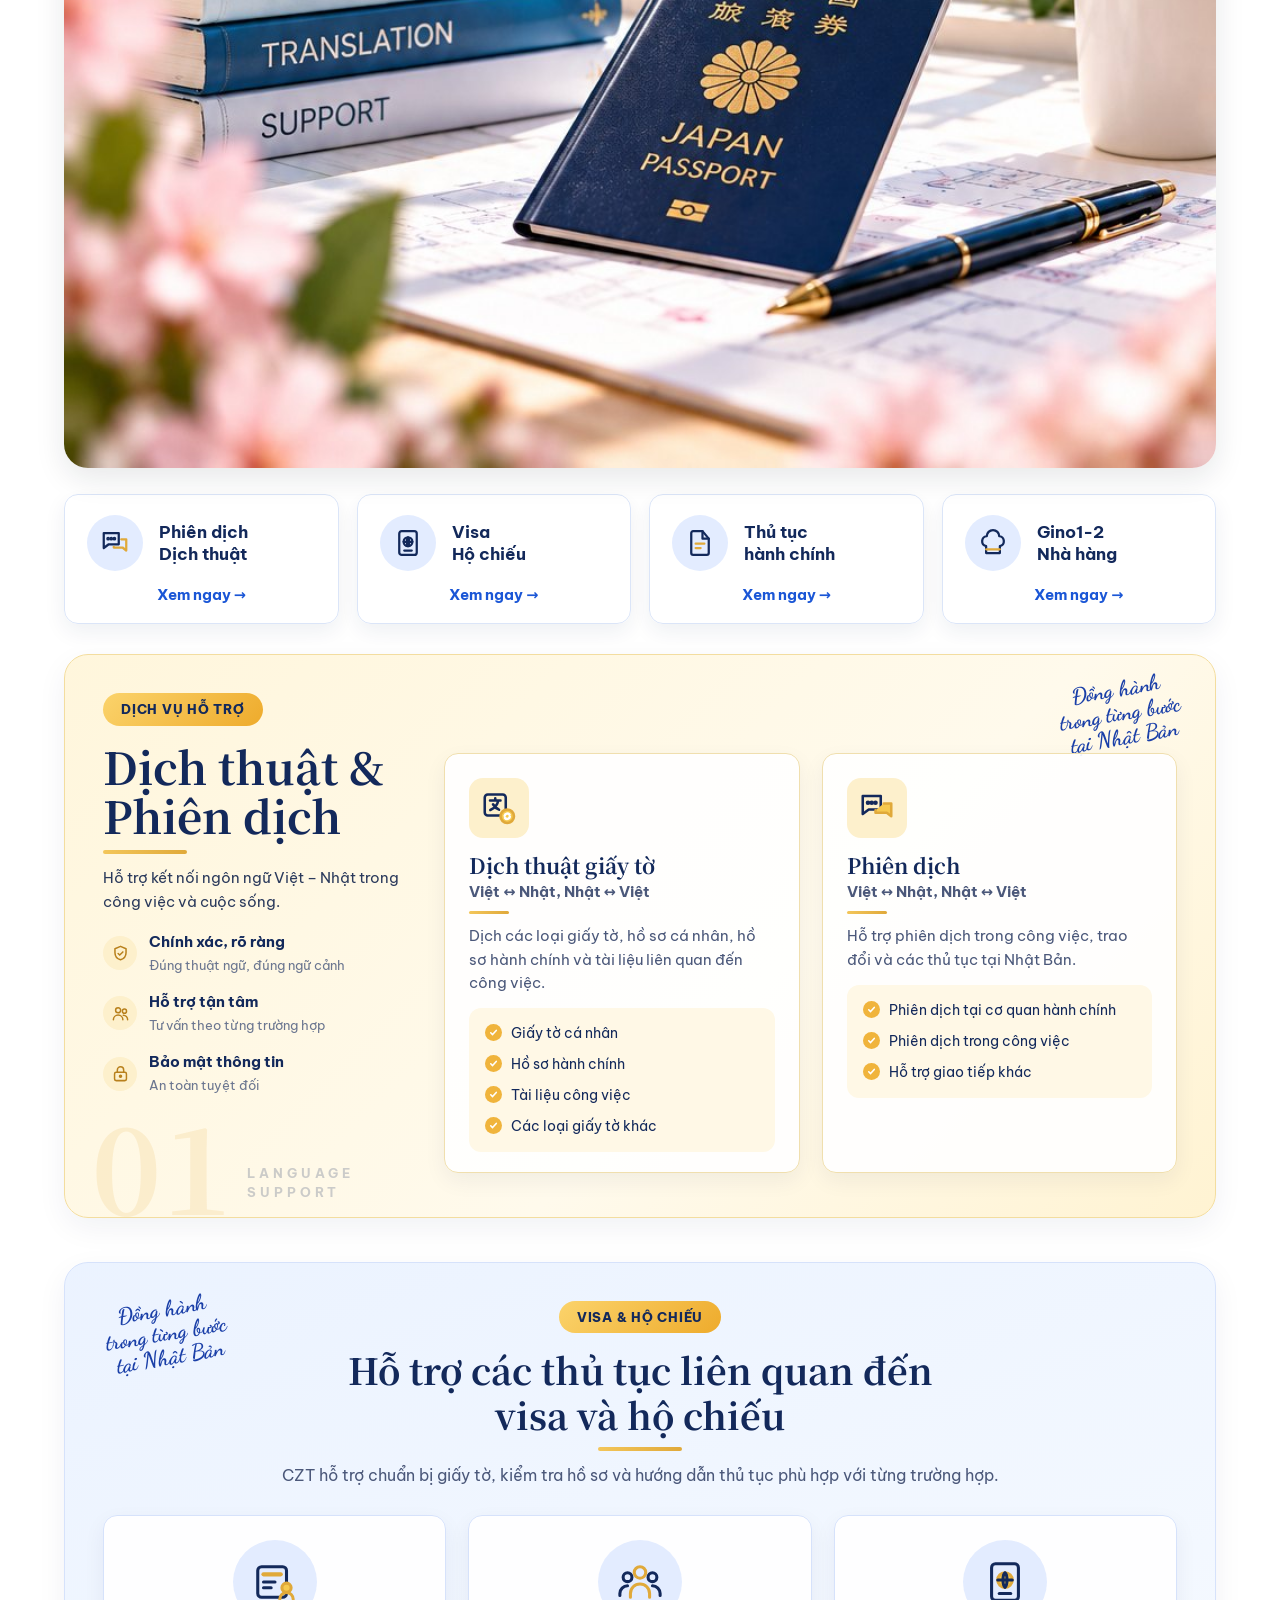
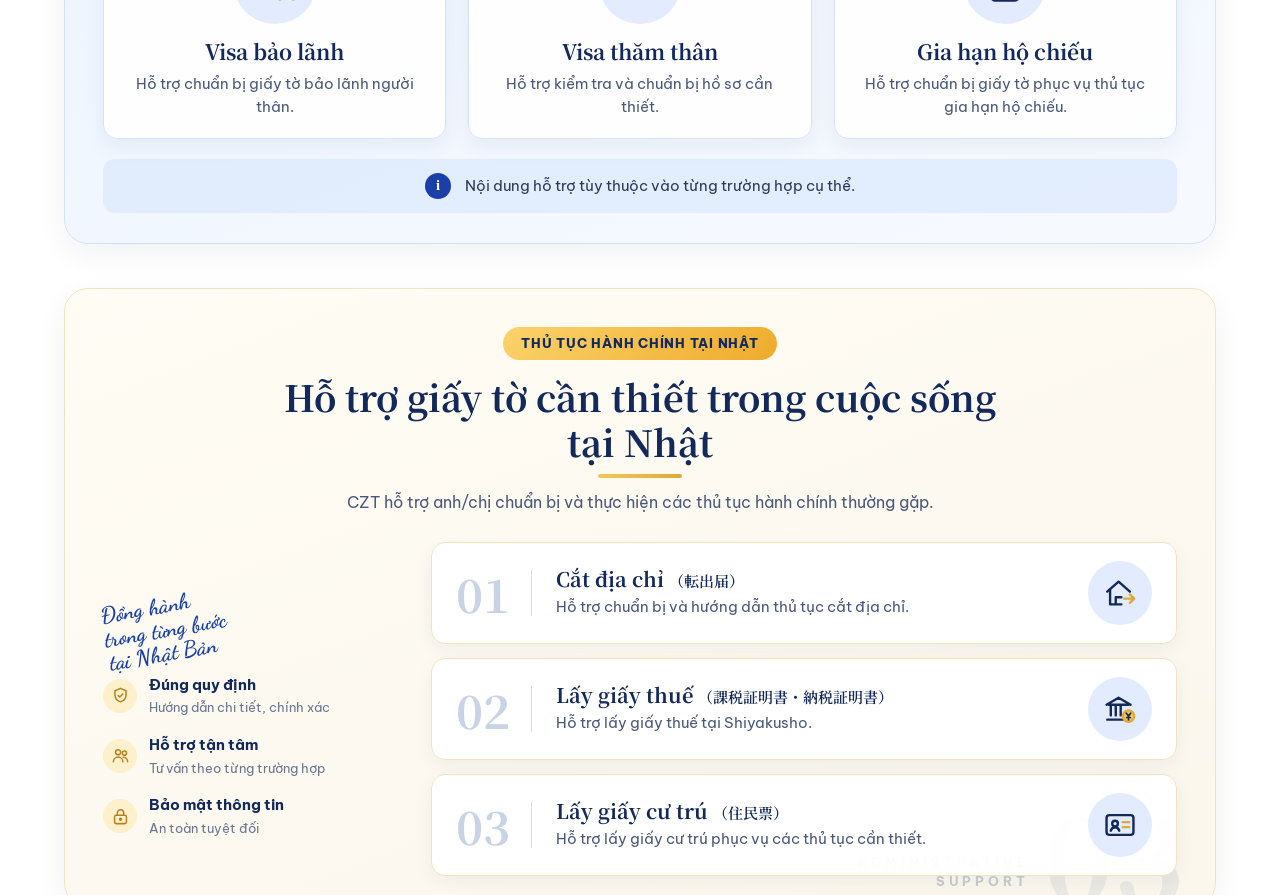
==== commit 00c64475: "Thêm thương hiệu Cô Záo Trang: header, banner trang chủ mới, title/meta SEO; banner Nenkin, chữ ký n" ====
--- a/dich-vu-khac.html
+++ b/dich-vu-khac.html
@@ -13,7 +13,7 @@
 <link rel="preconnect" href="https://fonts.googleapis.com">
 <link rel="preconnect" href="https://fonts.gstatic.com" crossorigin>
 <link href="https://fonts.googleapis.com/css2?family=Be+Vietnam+Pro:wght@400;500;600;700;800&family=Comfortaa:wght@500;600;700&family=Noto+Serif+JP:wght@600;700&family=Dancing+Script:wght@600;700&display=swap" rel="stylesheet">
-<link rel="stylesheet" href="css/style.css?v=20261020b">
+<link rel="stylesheet" href="css/style.css?v=20261027a">
 </head>
 <body class="dk-page">
 
@@ -25,6 +25,7 @@
       <span class="logo__text">
         <strong>CÔNG TY TNHH DỊCH VỤ QUỐC TẾ CZT</strong>
         <small>Tận tâm trong từng bước – Tin cậy trong từng dịch vụ.</small>
+        <em class="logo__brand">Cô Záo Trang</em>
       </span>
     </a>
 
--- a/css/style.css
+++ b/css/style.css
@@ -1019,6 +1019,129 @@
 .nk-cta--white { background: #fff; color: #1a3fa8; box-shadow: 0 0.3em 0.8em rgba(16, 25, 43, 0.16); }
 .nk-cta--white .nk-cta__ic { background: linear-gradient(135deg, #00b2ff, #006aff); color: #fff; }
 .nk-cta--white .nk-cta__ic svg { width: 1.35em; height: 1.35em; }
+.nk-cta--gold { background: linear-gradient(135deg, #f7cd57, #e5a722); color: #13295b; }
+.nk-cta--gold .nk-cta__ic { background: #13295b; color: #fff; }
+.nk-cta--blue .nk-cta__ic svg { width: 1.35em; height: 1.35em; }
+/* Nút "Tư vấn miễn phí" trên banner: giữ xanh gốc, chỉ sáng hơn một chút */
+.hm-banner .nk-cta--blue { background: linear-gradient(135deg, #3a72f0, #2149bf); }
+
+/* ============ Nút "Nhận tư vấn miễn phí ngay" trên hình minh họa nenkin ============ */
+.nk-nenkin-cta {
+  display: flex;
+  align-items: center;
+  gap: 8px;
+  padding: 12px 0px 12px 10px;
+  border-radius: 999px;
+  background: #fffdf7;
+  border: 2px solid #f7cd57;
+  color: #13295b;
+  font-weight: 900;
+  text-transform: uppercase;
+  letter-spacing: 0.01em;
+  font-size: 17px;
+  box-shadow: 0 0.5em 1.2em rgba(194, 138, 20, 0.35);
+  position: absolute;
+  bottom: 25px;
+  right: -7px;
+  max-width: 92%;
+  width: 312px;
+  transition: transform .18s ease, box-shadow .18s ease, border-color .18s ease;
+  text-decoration: none;
+}
+.nk-nenkin-cta:hover {
+  transform: translateY(-2px);
+  box-shadow: 0 0.7em 1.5em rgba(194, 138, 20, 0.45);
+  border-color: #e5a722;
+}
+.nk-nenkin-cta__ic {
+  flex-shrink: 0;
+  width: 44px;
+  height: 44px;
+  border-radius: 50%;
+  background: #13295b;
+  display: inline-flex;
+  align-items: center;
+  justify-content: center;
+}
+.nk-nenkin-cta__ic svg {
+  width: 22px;
+  height: 22px;
+  display: block;
+}
+.nk-nenkin-cta__label {
+  display: flex;
+  flex-direction: column;
+  justify-content: center;
+  line-height: 1.15;
+}
+.nk-nenkin-cta__label strong {
+  display: block;
+  font-size: 13px;
+  font-weight: 900;
+  color: #13295b;
+}
+.nk-nenkin-cta__label span {
+  display: block;
+  font-size: 11.5px;
+  font-weight: 600;
+  text-transform: none;
+  letter-spacing: 0.02em;
+  color: #13295b;
+  opacity: 0.8;
+}
+.nk-nenkin-cta__arrow {
+  flex-shrink: 0;
+}
+.nk-nenkin-cta__arrow svg {
+  width: 26px;
+  height: 26px;
+  display: block;
+}
+
+.nn-calc__art-person {
+  position: absolute;width:214px;height:auto;bottom:-30px;z-index:1
+}
+
+/* Responsive: điều chỉnh vị trí và kích thước trên màn hình nhỏ */
+@media (max-width: 1024px) {
+  .nk-nenkin-cta {
+    font-size: 15px;
+    padding: 14px 00px 14px 16px;
+    gap: 10px;
+    right: -30px;
+    bottom: 28px;
+    max-width: 94%;
+  }
+  .nk-nenkin-cta__ic { width: 38px; height: 38px; }
+  .nk-nenkin-cta__ic svg { width: 19px; height: 19px; }
+  .nk-nenkin-cta__label strong { font-size: 16px; }
+  .nk-nenkin-cta__label span { font-size: 12px; }
+  .nk-nenkin-cta__arrow svg { width: 22px; height: 22px; }
+  .nn-calc__art-person {
+    width: 170px;
+  }
+}
+@media (max-width: 768px) {
+  .nk-nenkin-cta {
+    font-size: 13px;
+    padding: 12px 16px 12px 14px;
+    gap: 8px;
+    right: -16px;
+    bottom: 6px;
+    max-width: 82%;
+    left: auto;
+  }
+  .nk-nenkin-cta__ic { width: 34px; height: 34px; }
+  .nk-nenkin-cta__ic svg { width: 17px; height: 17px; }
+  .nk-nenkin-cta__label strong { font-size: 14px; }
+  .nk-nenkin-cta__label span { font-size: 11px; }
+  .nk-nenkin-cta__arrow svg { width: 20px; height: 20px; }
+  .nn-calc__art-person {
+    width: 164px;
+    bottom: -28px;
+    left: -48px;
+  }
+}
 
 @media (max-width: 860px) {
   .nk-page::before {
@@ -1636,10 +1759,11 @@
 /* ảnh PC 1916x821 — khoảng trống đo từ ảnh: dọc 60% -> 78.6% (giữa checklist và dải số liệu),
    ngang từ 11.6% (thẳng mép checklist) tới mép vùng xanh ~57% */
 .hm-banner__actions {
-  position: absolute; left: 11.6%; top: 60.5%; bottom: 22%;
-  display: flex; align-items: center; gap: 0.8cqw;
-}
-.hm-banner .nk-cta { font-size: clamp(8px, 0.98cqw, 15px); padding: 0.85em 0.7em; }
+  position: absolute; left: 11.6%; right: 43%; top: 60.5%; bottom: 22%;
+  display: flex; align-items: center; gap: 1cqw;
+}
+.hm-banner__actions .nk-cta { flex: 1 1 0; }
+.hm-banner .nk-cta { font-size: clamp(9px, 1.15cqw, 18px); padding: 1em 0.7em; }
 /* 4 ô dịch vụ: vùng kem bên phải banner (vùng xanh + viền vàng chỉ lấn tới ~60.8%) */
 .hm-banner__cards {
   position: absolute; left: 63%; right: 3%; top: 8%; bottom: 8%;
@@ -1860,10 +1984,11 @@
   /* ảnh mobile 853x1844 — 3 nút vào khoảng trống phía trên: 33.6% -> 51.4% (giữa checklist và dải số liệu) */
   .hm-banner__actions {
     left: 9%; right: 9%; top: 34.5%; bottom: 49.5%;
-    flex-direction: column; align-items: stretch; justify-content: center; gap: 1.6cqw;
+    flex-direction: column; align-items: stretch; justify-content: center; gap: 2.6cqw;
   }
+  .hm-banner__actions .nk-cta { flex: 0 0 auto; }
   .hm-banner .nk-cta {
-    width: 100%; font-size: clamp(11px, 3cqw, 17px); padding: 0.5em 0.5em;
+    width: 100%; font-size: clamp(12.5px, 3.5cqw, 20px); padding: 0.72em 0.6em;
   }
   /* 4 ô vào vùng kem trống phía dưới ảnh mobile: 59% -> 98% (dưới dải số liệu) */
   .hm-banner__cards { left: 8.5%; right: 8.5%; top: 60%; bottom: 2%; gap: 3cqw; }
@@ -2819,14 +2944,15 @@
 
 /* ---- Con số ---- */
 .ab-stats {
-  position: relative; padding: 46px 0 40px; color: #fff; overflow: hidden;
+  position: relative; padding: 46px 0 40px; color: #fff;
   /* lớp xanh đậm mờ phủ trên ảnh thành phố để chữ và số vàng luôn dễ đọc */
   background:
     linear-gradient(180deg, rgba(7, 20, 54, 0.42) 0%, rgba(7, 20, 54, 0.72) 100%),
     #0b1f55 url('../assets/docs/about/stats-bg.jpg?v=20261006') center bottom / cover no-repeat;
 }
 .ab-stats .container { position: relative; }
-.ab-stats__grid { display: grid; grid-template-columns: repeat(4, minmax(0, 1fr)); margin-top: 6px; }
+/* 1fr thay vì minmax(0, 1fr): cột không co nhỏ hơn nội dung, tránh bị cắt số/giờ (ví dụ 22:00 mất ":00") */
+.ab-stats__grid { display: grid; grid-template-columns: repeat(4, 1fr); margin-top: 6px; }
 .ab-stat { text-align: center; padding: 6px 18px; }
 .ab-stat + .ab-stat { border-left: 1px solid rgba(255, 255, 255, 0.16); }
 .ab-stat__ic { width: 66px; height: 66px; margin: 0 auto 14px; border-radius: 50%; border: 1.5px solid rgba(246, 201, 79, 0.45); background: rgba(255, 255, 255, 0.05); color: #f6c94f; display: flex; align-items: center; justify-content: center; }
@@ -2840,8 +2966,8 @@
 @media (max-width: 1100px) {
   .ab-values, .ab-members { grid-template-columns: 1fr 1fr; }
   .ab-lead { grid-template-columns: 1fr; padding: 16px 16px 22px; }
-  /* minmax(0, 1fr): cột luôn bằng nhau dù con số dài ngắn khác nhau */
-  .ab-stats__grid { grid-template-columns: repeat(2, minmax(0, 1fr)); row-gap: 30px; }
+  /* 1fr: cột không co nhỏ hơn nội dung, tránh bị cắt số/giờ trên màn hình nhỏ */
+  .ab-stats__grid { grid-template-columns: repeat(2, 1fr); row-gap: 30px; }
   .ab-stat:nth-child(3) { border-left: 0; }
 }
 @media (max-width: 860px) {
@@ -2975,9 +3101,17 @@
 .nn-doc > h3:last-of-type { margin-bottom: 12px; }
 .nn-doc > p { margin-bottom: 12px; margin-top: -9px; }
 .nn-doc__btn:hover { background: #fde9b4; }
-.nn-notice { display: flex; align-items: center; gap: 18px; margin-top: 18px; padding: 14px 24px; border-radius: var(--radius-md); border: 1.5px solid rgba(240, 199, 101, 0.8); background: rgba(8, 26, 74, 0.45); color: #fff; }
-.nn-notice__ic { flex-shrink: 0; width: 44px; height: 44px; border-radius: 50%; background: linear-gradient(135deg, #fbd978, #eeb23c); color: #13295b; font-size: 26px; font-weight: 800; display: flex; align-items: center; justify-content: center; }
-.nn-notice strong { flex-shrink: 0; font-size: 22px; font-weight: 800; color: #f6c94f; text-transform: uppercase; letter-spacing: 0.04em; padding-right: 22px; border-right: 1px solid rgba(255, 255, 255, 0.35); }
+.nn-notice { display: flex; align-items: center; gap: 18px; margin-top: 18px; padding: 16px 24px; border-radius: var(--radius-md); border: 1.5px solid rgba(240, 199, 101, 0.8); background: rgba(8, 26, 74, 0.45); color: #fff; }
+.nn-notice:has(.nn-notice__list) { align-items: stretch; }
+.nn-notice__ic { flex-shrink: 0; width: 44px; height: 44px; border-radius: 50%; background: linear-gradient(135deg, #fbd978, #eeb23c); color: #13295b; font-size: 26px; font-weight: 800; display: flex; align-items: center; justify-content: center; align-self: center; }
+.nn-notice strong { flex-shrink: 0; display: flex; align-items: center; font-size: 22px; font-weight: 800; color: #f6c94f; text-transform: uppercase; letter-spacing: 0.04em; padding-right: 22px; border-right: 1px solid rgba(255, 255, 255, 0.35); }
+.nn-notice__list { flex: 1; min-width: 0; list-style: none; counter-reset: nn; display: flex; flex-direction: column; gap: 9px; font-size: 15px; line-height: 1.5; color: #fff; }
+.nn-notice__list > li { position: relative; padding-left: 36px; counter-increment: nn; }
+.nn-notice__list > li::before { content: counter(nn); position: absolute; left: 0; top: 0; width: 24px; height: 24px; border-radius: 50%; border: 1.5px solid rgba(246, 201, 79, 0.85); color: #f6c94f; font-size: 13px; font-weight: 700; display: flex; align-items: center; justify-content: center; }
+.nn-notice__list ul { list-style: none; margin-top: 5px; display: flex; flex-direction: column; gap: 3px; }
+.nn-notice__list ul li { position: relative; padding-left: 16px; font-size: 14.5px; color: rgba(255, 255, 255, 0.92); }
+.nn-notice__list ul li::before { content: ""; position: absolute; left: 3px; top: 0.6em; width: 5px; height: 5px; border-radius: 50%; background: #f6c94f; }
+.nn-notice__list b { color: #ffe08a; }
 .nn-notice p { font-size: 15.5px; line-height: 1.55; color: #fff; }
 
 /* ---- Tra cứu ---- */
@@ -3040,8 +3174,10 @@
   .nn-calc { grid-template-columns: 1fr; gap: 22px; }
   .nn-docs { grid-template-columns: repeat(2, minmax(0, 1fr)); gap: 30px 10px; }
   .nn-notice { flex-wrap: wrap; gap: 12px; padding: 14px 16px; }
+  .nn-notice:has(.nn-notice__list) { align-items: flex-start; }
   .nn-notice strong { border-right: 0; padding-right: 0; }
   .nn-notice p { flex-basis: 100%; font-size: 14.5px; }
+  .nn-notice__list { flex-basis: 100%; font-size: 14px; }
   .nn-lookup { padding: 16px 14px; }
   .nn-steps { grid-template-columns: repeat(4, minmax(0, 1fr)); row-gap: 16px; }
   .nn-step:nth-child(4)::after { display: none; }
@@ -3182,7 +3318,7 @@
   .nn-process .nn-step:not(:has(.nn-step__date)) .nn-step__label { grid-row: 1 / span 2; align-self: center; }
   .nn-process .nn-step__date { grid-column: 2; grid-row: 2; align-self: start; flex-direction: row; gap: 0; padding: 1px 8px; border-radius: 999px; }
   .nn-process .nn-step__yy::before { content: '/'; }
-  .nn-process .nn-step__yy { font-size: 11px; }
+  .nn-process .nn-step__yy { font-size: 12px; font-weight: 800; opacity: 1; }
   .nn-process .nn-step:not(:last-child)::before,
   .nn-process .nn-step:nth-child(3)::before {
     display: block; top: 50px; bottom: -6px; left: 21px; right: auto; width: 2px; height: auto;
@@ -3230,3 +3366,105 @@
   .fab[data-tip]::after, .fab[data-tip]::before { display: none; }
 }
 @media (min-width: 1240px) { .nn-fbbar p { white-space: nowrap; font-size: 16px; } }
+
+/* Giấy tờ Nenkin: 6 mục trên 1 hàng ở PC; mục 5 có 2 ảnh (Vietcombank + Vietinbank) */
+.nn-docs { grid-template-columns: repeat(6, minmax(0, 1fr)); gap: 12px; }
+.nn-doc { padding: 26px 10px 14px; }
+.nn-doc h3 { font-size: 16px; }
+.nn-doc p { font-size: 13px; }
+.nn-doc__btn { font-size: 13px; }
+.nn-doc__img--pair { display: grid; grid-template-columns: 1fr 1fr; gap: 4px; background: #f1f5fc; }
+.nn-doc__img--pair img { object-fit: cover; object-position: top; }
+@media (max-width: 1150px) { .nn-docs { grid-template-columns: repeat(3, minmax(0, 1fr)); row-gap: 30px; } }
+@media (max-width: 860px) { .nn-docs { grid-template-columns: repeat(2, minmax(0, 1fr)); gap: 30px 10px; } }
+
+/* ===== Trang chủ: chữ + số liệu đè lên ảnh banner nền trống (10/2026), vị trí đo theo banner cũ ===== */
+.hm-bt { position: absolute; left: 11.6%; top: 13%; width: 46%; display: flex; flex-direction: column; align-items: flex-start; color: #fff; pointer-events: none; }
+.hm-bt__badge { padding: 0.5em 1.4em; border-radius: 999px; background: linear-gradient(135deg, #fbd978, #e8a82c); color: #13295b; font-weight: 800; font-size: 1.15cqw; letter-spacing: 0.08em; text-transform: uppercase; box-shadow: 0 4px 12px rgba(0,0,0,0.18); }
+.hm-bt__title { color: #fff; font-family: var(--font-display); font-weight: 700; font-size: 3.55cqw; line-height: 1.15; margin-top: 0.9cqw; white-space: nowrap; }
+.hm-bt__title span { color: #f6c94f; font-size: 1.08em; }
+.hm-bt__sub { color: #fff; margin-top: 0.9cqw; font-size: 1.3cqw; letter-spacing: 0.14em; text-transform: uppercase; font-weight: 600; }
+.hm-bt__checks { list-style: none; margin: 1.3cqw 0 0; padding: 0; display: grid; grid-template-columns: 1fr 1fr; gap: 0.9cqw 1cqw; width: 39.5cqw; }
+.hm-bt__checks li { color: #fff; display: flex; align-items: center; gap: 0.8cqw; padding: 0.75cqw 1cqw; border-radius: 0.8cqw; background: rgba(255,255,255,0.1); border: 1px solid rgba(255,255,255,0.22); font-size: 1.1cqw; font-weight: 500; white-space: nowrap; }
+.hm-bt__chk { flex-shrink: 0; width: 1.8cqw; height: 1.8cqw; border-radius: 50%; background: linear-gradient(135deg, #fbd978, #e0a92e); color: #13295b; display: flex; align-items: center; justify-content: center; }
+.hm-bt__chk svg { width: 60%; height: 60%; }
+.hm-bs { position: absolute; left: 11%; top: 78.5%; display: flex; gap: 1.2cqw; pointer-events: none; }
+.hm-bs__item { display: flex; align-items: center; gap: 1cqw; padding: 1cqw 2cqw 1cqw 1.2cqw; background: #fff; border-radius: 1cqw; box-shadow: 0 0.6cqw 1.6cqw rgba(19,41,91,0.14); min-width: 12.5cqw; }
+.hm-bs__ic { width: 3.2cqw; height: 3.2cqw; border-radius: 50%; background: #e3ecff; color: #1a4fd0; display: flex; align-items: center; justify-content: center; flex-shrink: 0; }
+.hm-bs__ic svg { width: 55%; height: 55%; }
+.hm-bs__item strong { display: block; font-size: 2cqw; font-weight: 800; color: #13295b; line-height: 1.1; }
+.hm-bs__item small { display: block; font-size: 0.85cqw; color: #4b587a; }
+@media (max-width: 860px) {
+  .hm-bt { left: 7%; right: 7%; width: auto; top: 2.6%; align-items: center; text-align: center; }
+  .hm-bt__badge { font-size: 2.8cqw; }
+  .hm-bt__title { font-size: 8.4cqw; white-space: normal; margin-top: 1.6cqw; line-height: 1.1; }
+  .hm-bt__title span { display: block; }
+  .hm-bt__sub { font-size: 2.7cqw; margin-top: 1.8cqw; letter-spacing: 0.1em; }
+  .hm-bt__checks { width: 100%; margin-top: 2.4cqw; gap: 1.6cqw; }
+  .hm-bt__checks li { font-size: 2.8cqw; white-space: normal; text-align: left; gap: 1.6cqw; padding: 1.4cqw 2cqw; border-radius: 2cqw; line-height: 1.3; }
+  .hm-bt__chk { width: 4.4cqw; height: 4.4cqw; }
+  .hm-bs { left: 8.5%; right: 8.5%; top: 51%; gap: 2cqw; }
+  .hm-bs__item { flex: 1; min-width: 0; flex-direction: column; gap: 0.6cqw; padding: 1.4cqw 1cqw; border-radius: 2.4cqw; text-align: center; }
+  .hm-bs__item > span:last-child { display: flex; flex-direction: column; align-items: center; }
+  .hm-bs__ic { width: 5.6cqw; height: 5.6cqw; }
+  .hm-bs__item strong { font-size: 4.2cqw; }
+  .hm-bs__item small { font-size: 2.4cqw; white-space: nowrap; }
+}
+
+/* tăng tương phản chữ trên banner trang chủ */
+.hm-bt__title, .hm-bt__sub { text-shadow: 0 2px 10px rgba(5, 18, 60, 0.75), 0 1px 2px rgba(5, 18, 60, 0.6); }
+.hm-bt__title span { color: #ffd45e; }
+.hm-bt__sub { font-weight: 700; }
+.hm-bt__checks li { background: rgba(8, 24, 80, 0.55); border-color: rgba(255, 255, 255, 0.35); font-weight: 600; text-shadow: 0 1px 2px rgba(5, 18, 60, 0.6); backdrop-filter: blur(2px); }
+@media (max-width: 860px) {
+  /* nút căn giữa khoảng trống giữa 4 ô tick (đáy ~30.3%) và dải số liệu (đỉnh 51%) */
+  .hm-banner__actions { top: 30.3%; bottom: 49%; }
+}
+/* lightbox nhiều ảnh: xếp cạnh nhau (PC), chồng dọc (mobile) */
+.img-lightbox__inner--multi { display: flex; flex-direction: row; gap: 16px; width: 94vw; align-items: flex-start; max-width: 94vw; }
+.img-lightbox__inner--multi img { flex: 1 1 0; min-width: 0; width: auto; max-width: none; height: 86vh; max-height: 86vh; object-fit: contain; }
+@media (max-width: 860px) { .img-lightbox__inner--multi { flex-direction: column; overflow-y: auto; max-height: 90vh; } .img-lightbox__inner--multi img { max-height: none; width: 100%; } }
+
+/* ===== Header: dòng thương hiệu "— Cô Záo Trang —" dưới slogan (để nhận diện + SEO) ===== */
+.logo__brand { display: flex; align-items: center; justify-content: center; gap: 10px; margin-top: 2px; font-family: 'Dancing Script', cursive; font-style: normal; font-weight: 700; font-size: 17px; line-height: 1.2; color: #d49521; }
+.logo__brand::before, .logo__brand::after { content: ""; flex: 0 1 46px; height: 1.5px; background: linear-gradient(90deg, rgba(212,149,33,0), #e0a93a); }
+.logo__brand::after { transform: scaleX(-1); }
+@media (max-width: 860px) { .logo__brand { font-size: 13px; gap: 6px; margin-top: 0; } .logo__brand::before, .logo__brand::after { flex-basis: 22px; } }
+
+/* ===== Trang chủ banner (10/2026): tiêu đề 2 dòng + mô tả + 2 nút + dải số liệu liền ===== */
+.hm-bt { pointer-events: auto; width: 50%; top: 10%; }
+.hm-bt__badge { font-size: 1.35cqw; letter-spacing: 0.04em; }
+.hm-bt__title { font-size: 3.25cqw; line-height: 1.22; white-space: normal; margin-top: 1.2cqw; }
+.hm-bt__title span { font-size: 1.12em; }
+.hm-bt__sub { font-family: var(--font-display); color: #f6c94f; text-transform: none; letter-spacing: 0; font-size: 1.95cqw; font-weight: 700; margin-top: 1cqw; }
+.hm-bt__desc { color: #fff; font-size: 1.05cqw; line-height: 1.6; margin-top: 1.1cqw; opacity: 0.95; text-shadow: 0 1px 4px rgba(5, 18, 60, 0.6); }
+.hm-banner__actions { top: 63.5%; bottom: auto; right: auto; gap: 1.2cqw; }
+.hm-btn { display: inline-flex; align-items: center; gap: 0.7em; padding: 0.9em 1.5em; border-radius: 999px; font-weight: 800; font-size: 1.15cqw; white-space: nowrap; transition: transform .18s ease, box-shadow .18s ease; }
+.hm-btn:hover { transform: translateY(-2px); }
+.hm-btn svg { width: 1.45em; height: 1.45em; flex-shrink: 0; }
+.hm-btn b { font-weight: 800; }
+.hm-btn--gold { background: linear-gradient(135deg, #fbd978, #eaa82a); color: #13295b; box-shadow: 0 0.4em 1.2em rgba(234, 168, 42, 0.35); }
+.hm-btn--line { color: #fff; border: 1.5px solid rgba(255,255,255,0.75); background: rgba(8, 24, 80, 0.3); font-weight: 700; }
+.hm-btn--line:hover { background: rgba(255,255,255,0.12); }
+/* dải số liệu: 1 thẻ trắng liền, ngăn bằng vạch mảnh */
+.hm-bs { top: 80%; left: 9.2%; gap: 0; background: #fff; border-radius: 1.2cqw; box-shadow: 0 0.6cqw 1.8cqw rgba(19,41,91,0.16); padding: 0.6cqw 0.6cqw; }
+.hm-bs__item { background: none; box-shadow: none; border-radius: 0; padding: 0.6cqw 2cqw 0.6cqw 1.4cqw; }
+.hm-bs__item + .hm-bs__item { border-left: 1px solid #e3e8f2; }
+@media (max-width: 860px) {
+  .hm-bt { width: auto; top: 2.4%; }
+  .hm-bt__badge { font-size: 3cqw; }
+  .hm-bt__title { font-size: 6.6cqw; line-height: 1.2; margin-top: 2cqw; }
+  .hm-bt__title br { display: none; }
+  .hm-bt__title span { display: inline; }
+  .hm-bt__sub { font-size: 4.2cqw; margin-top: 1.6cqw; }
+  .hm-bt__desc { font-size: 2.95cqw; margin-top: 1.8cqw; }
+  .hm-bt__desc br { display: none; }
+  .hm-banner__actions { left: 9%; right: 9%; top: 36%; bottom: auto; flex-direction: column; align-items: stretch; gap: 2.4cqw; }
+  .hm-btn { justify-content: center; font-size: 3.6cqw; padding: 0.8em 1em; }
+  .hm-btn span { flex: 1; text-align: center; }
+  .hm-bs { left: 8.5%; right: 8.5%; top: 51%; padding: 1cqw; border-radius: 2.6cqw; }
+  .hm-bs__item { padding: 1.2cqw 0.6cqw; }
+}
+.hm-bt__title { font-size: 2.65cqw; white-space: nowrap; }
+.hm-bt__title br { display: inline; }
+@media (max-width: 860px) { .hm-bt__title { font-size: 6.2cqw; white-space: normal; } .hm-bt__title br { display: none; } }
